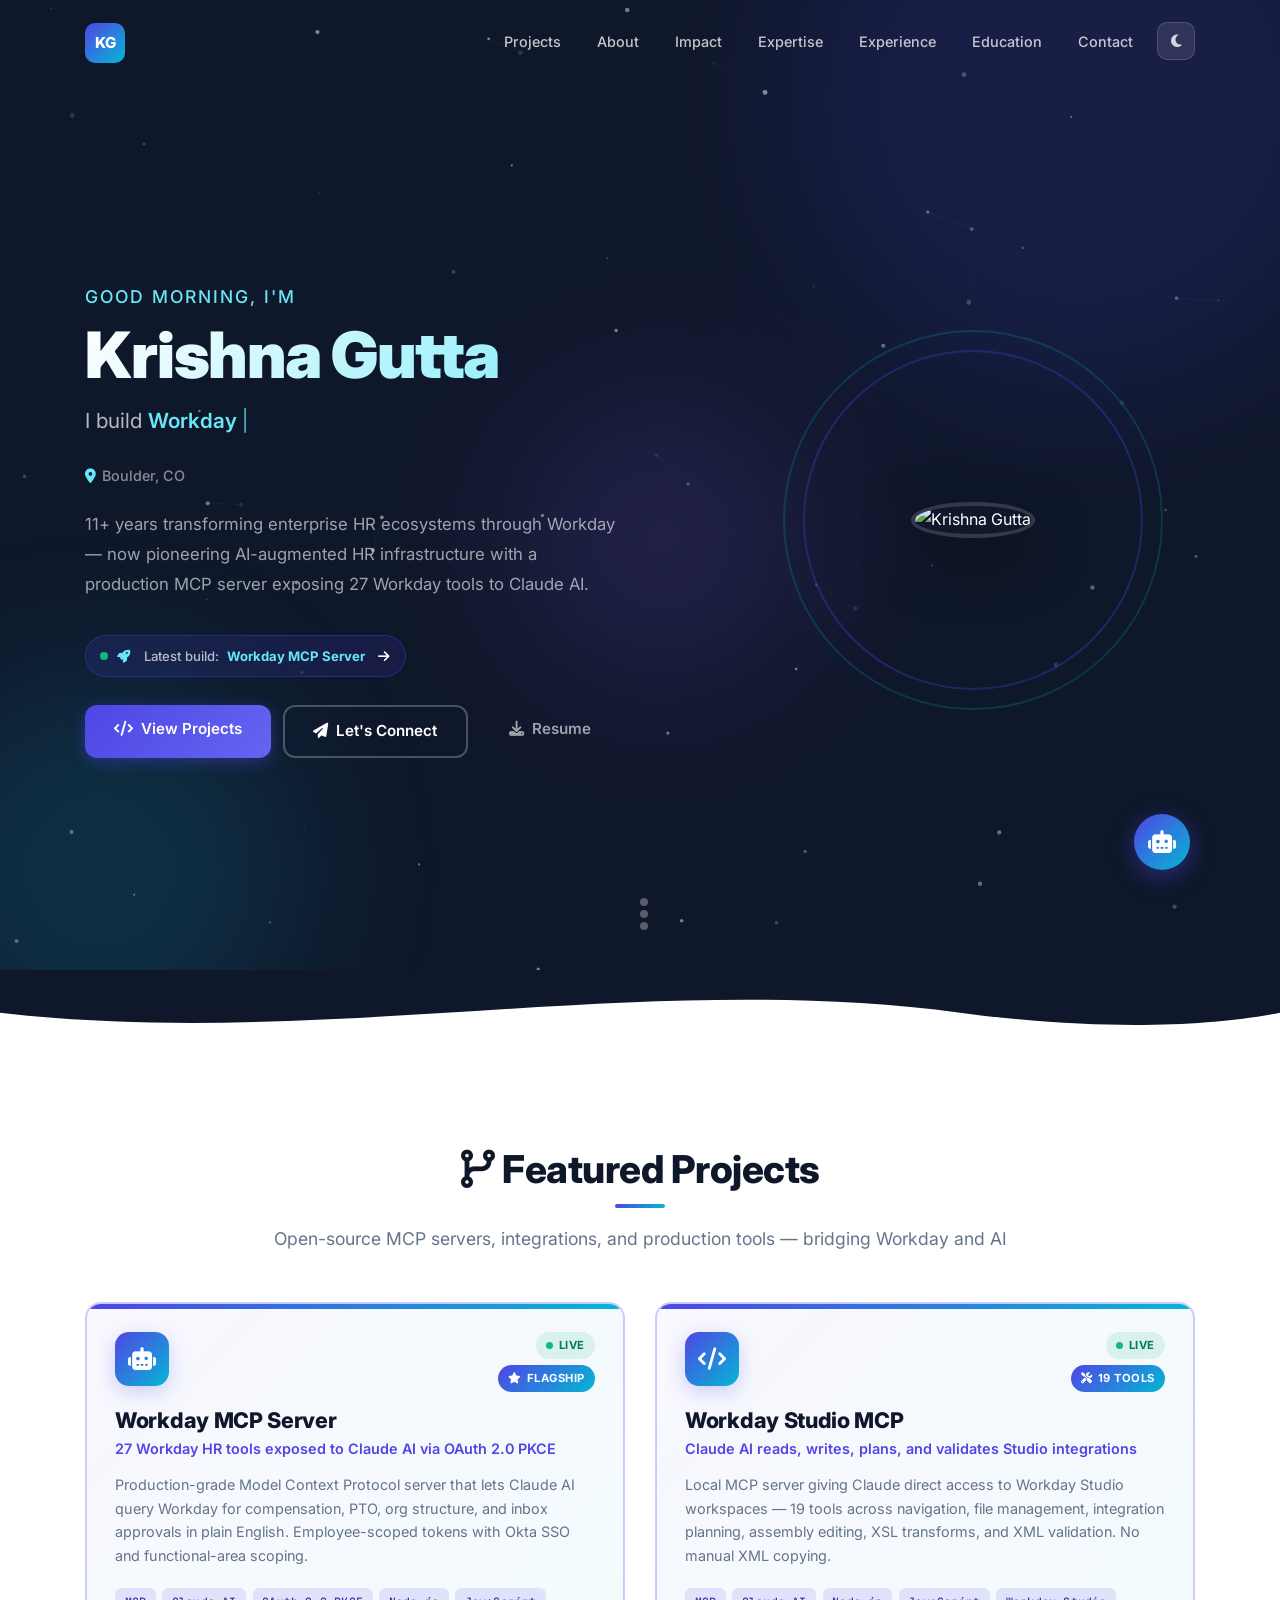
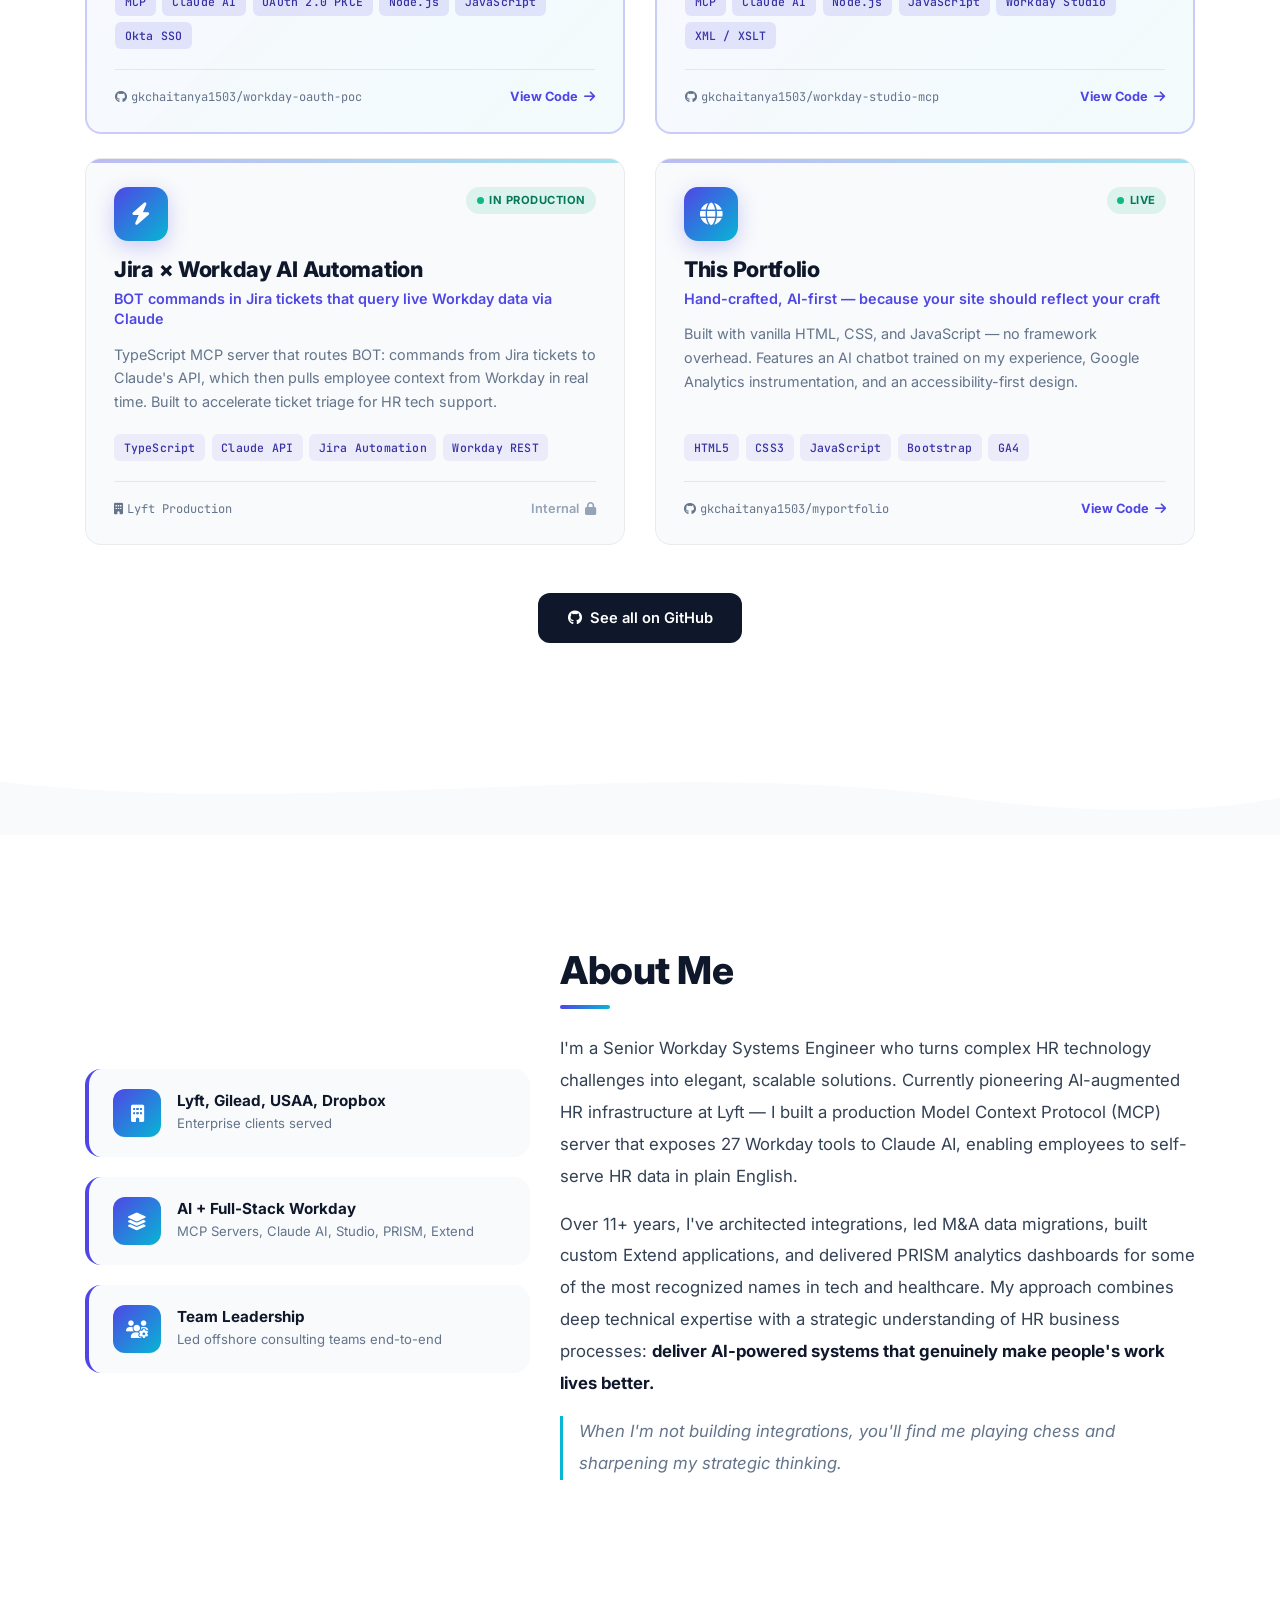
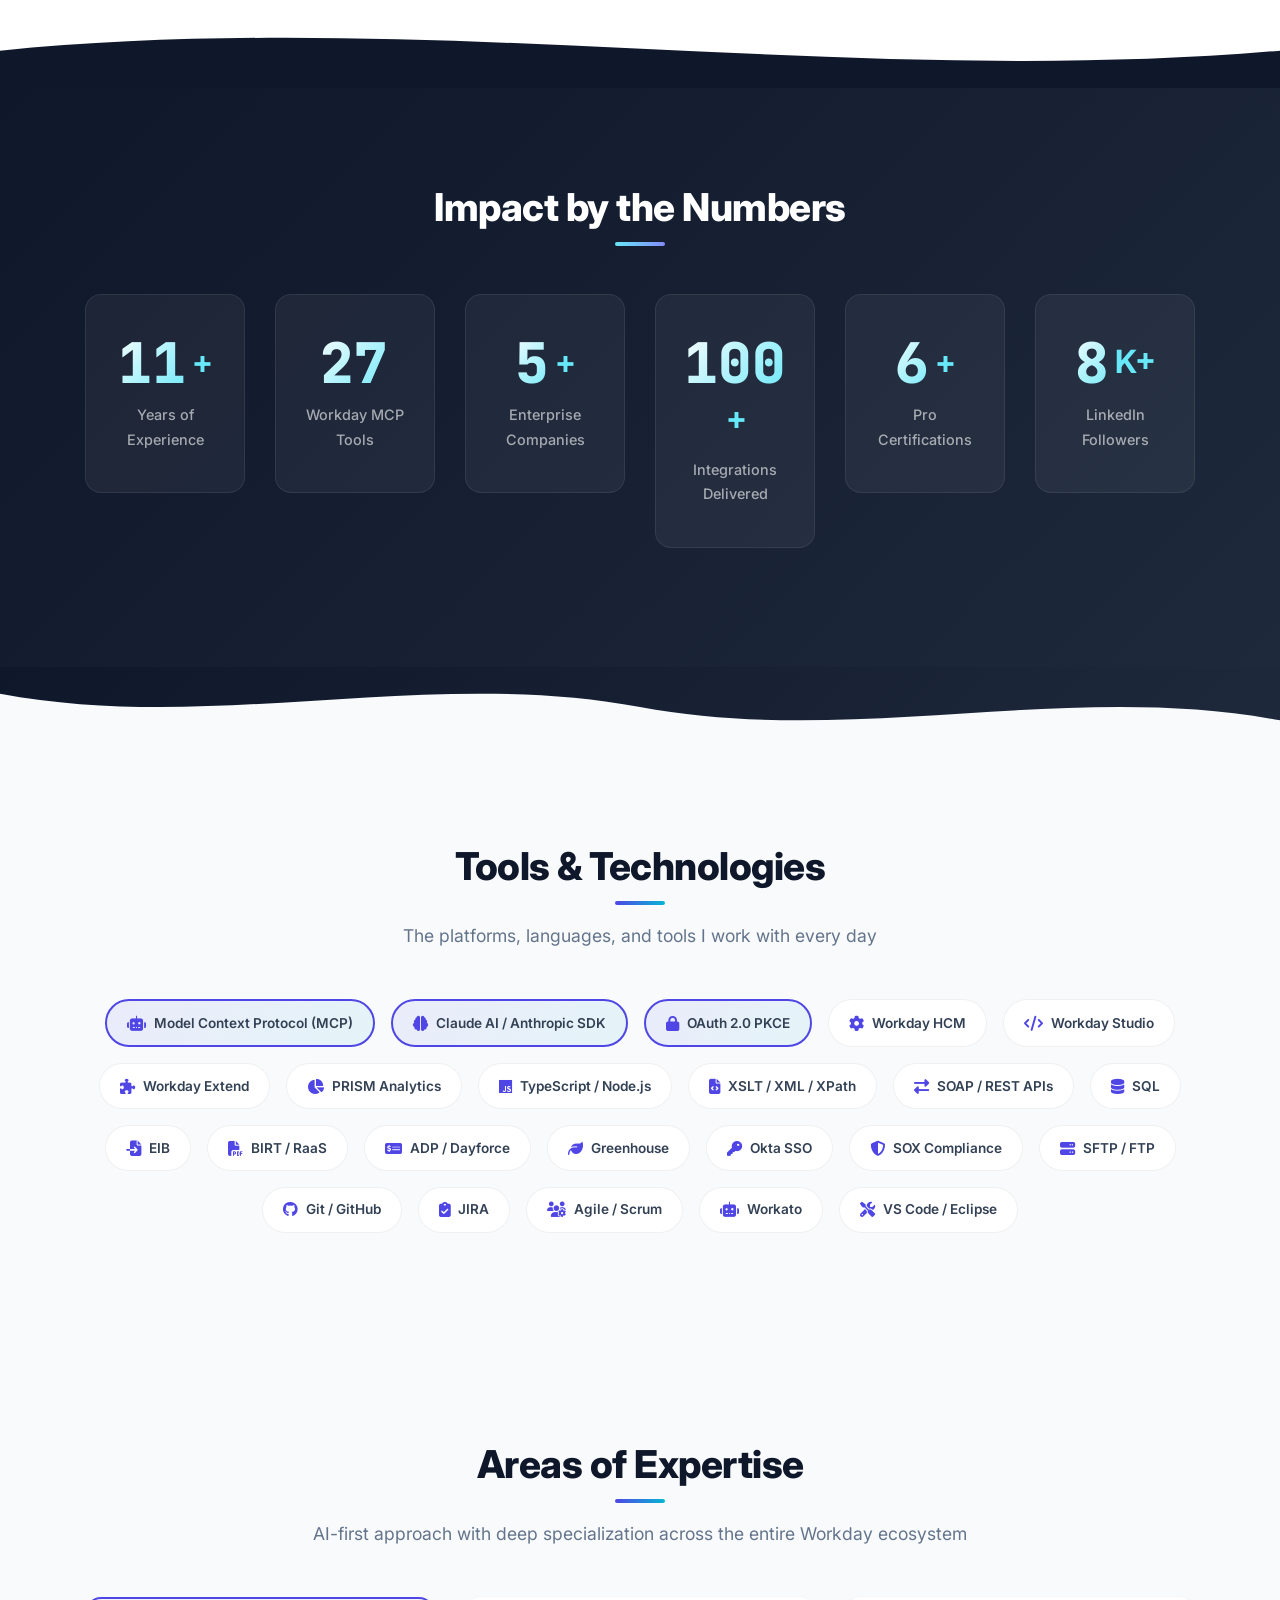
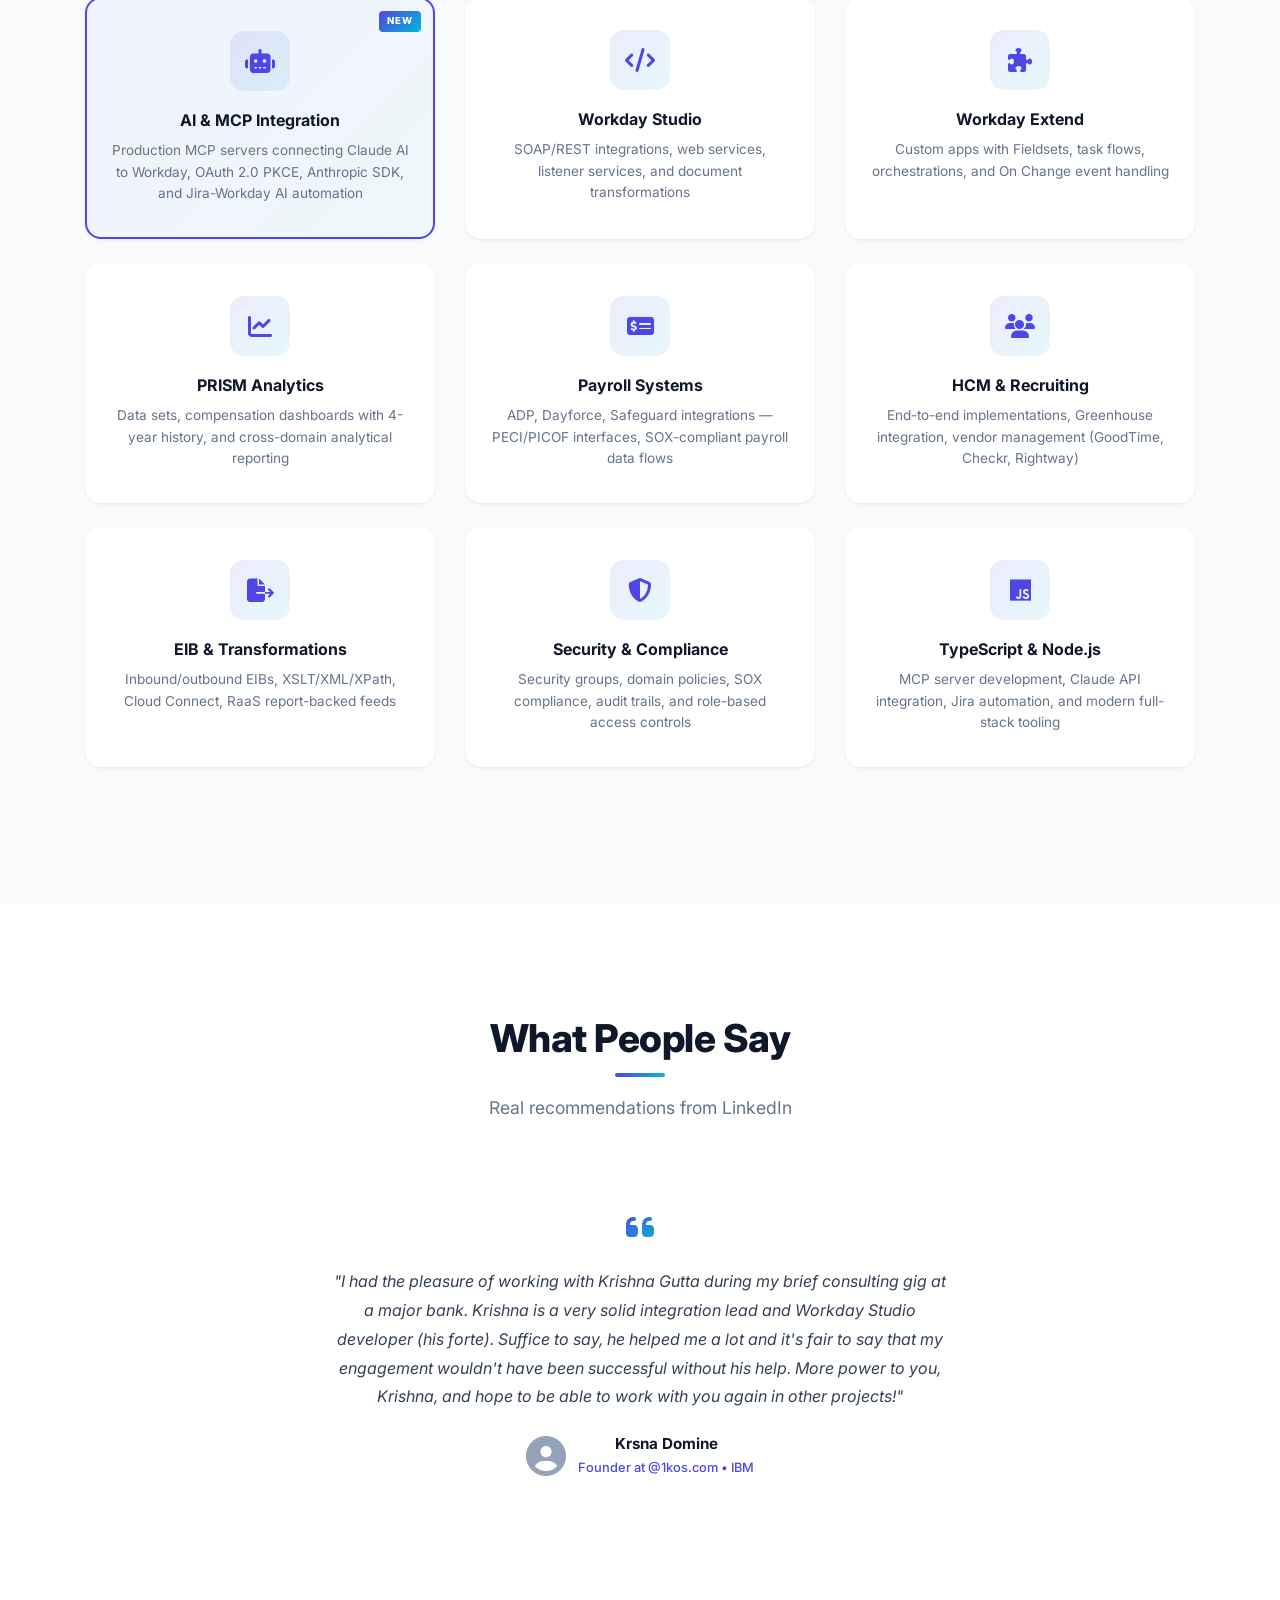
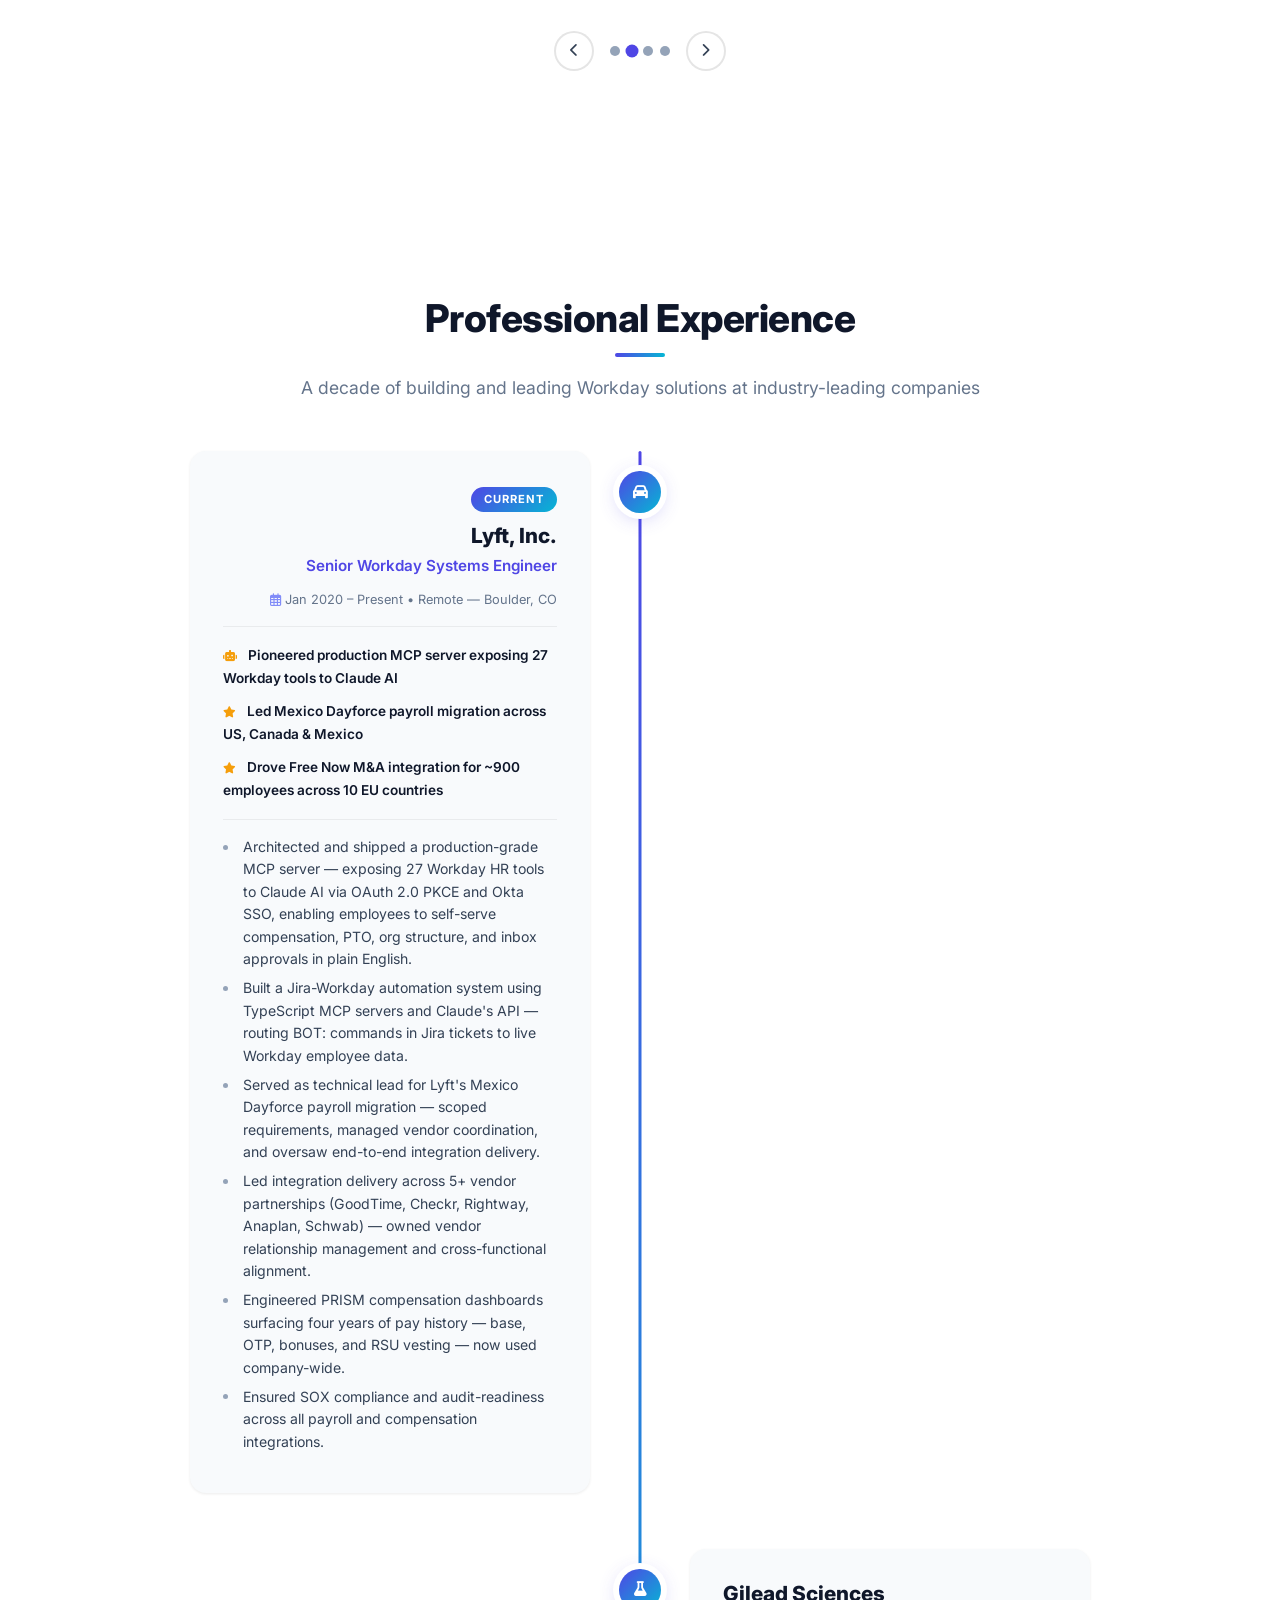
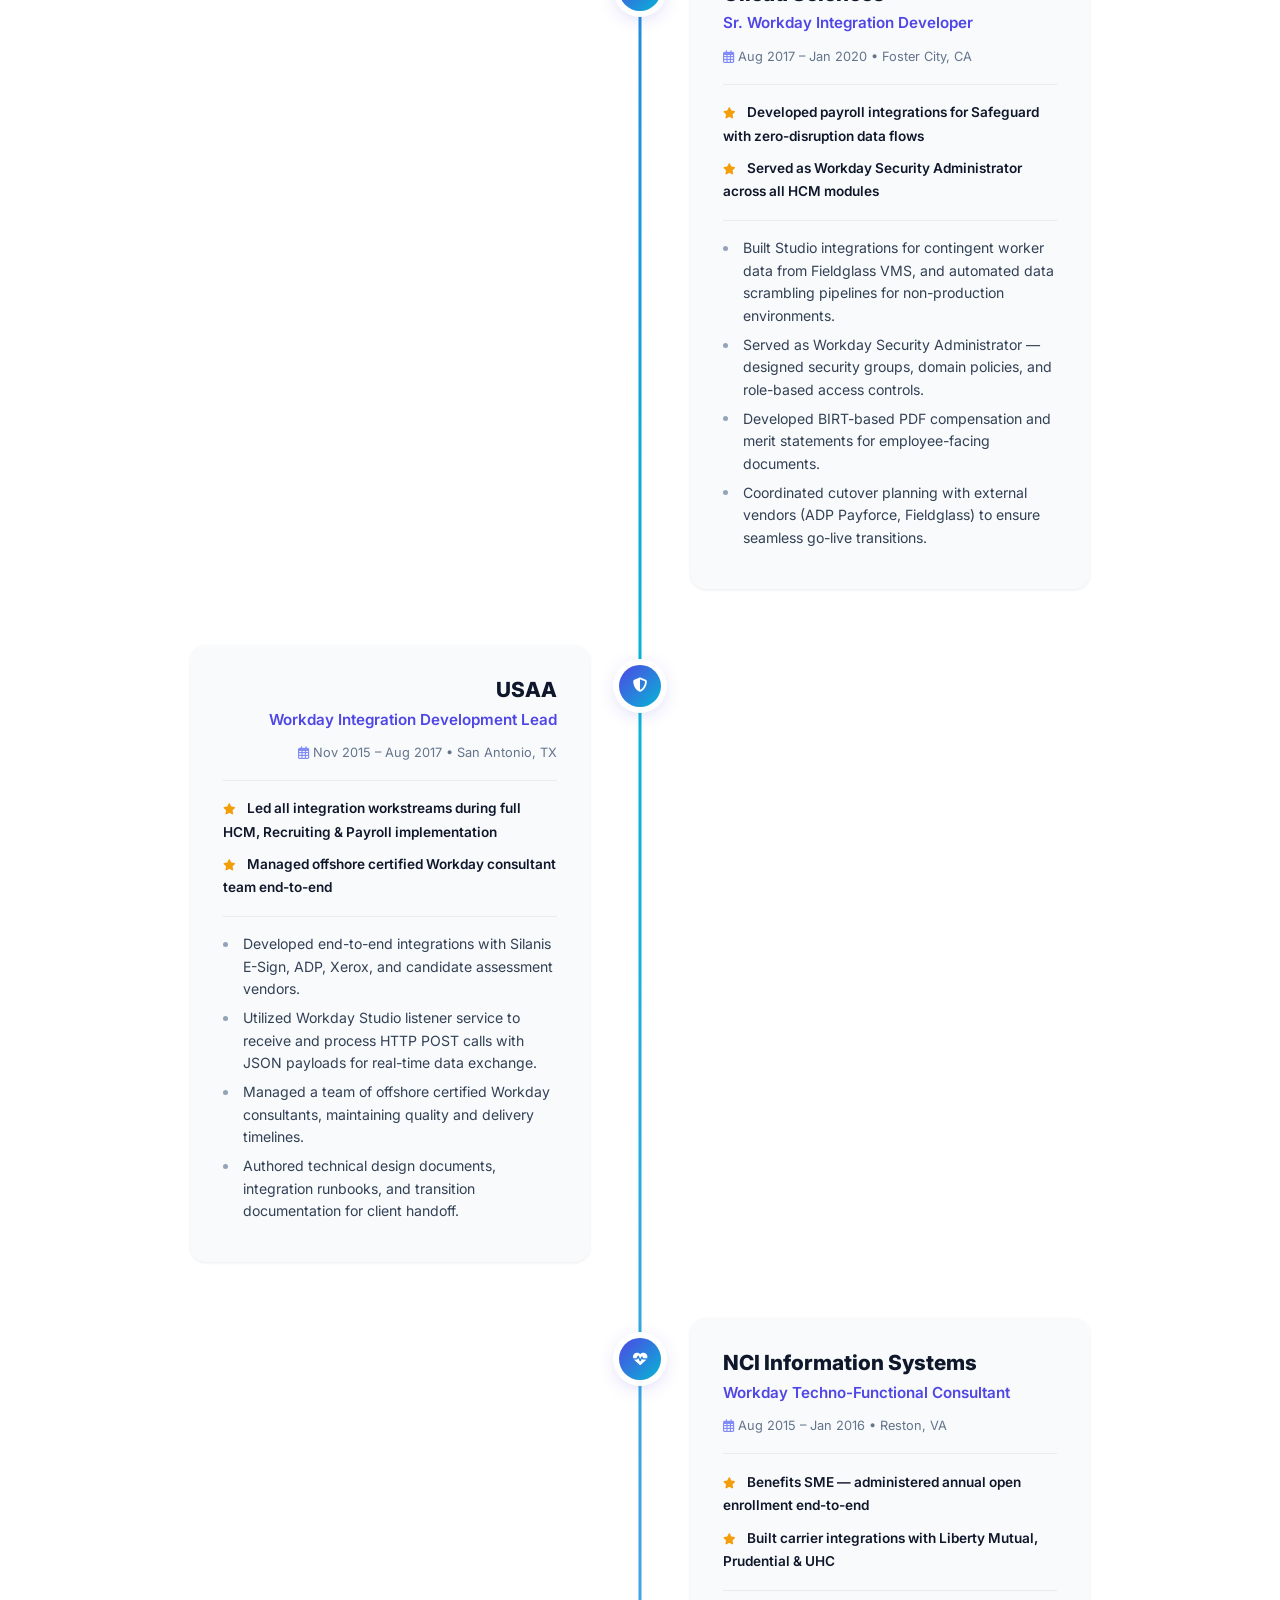
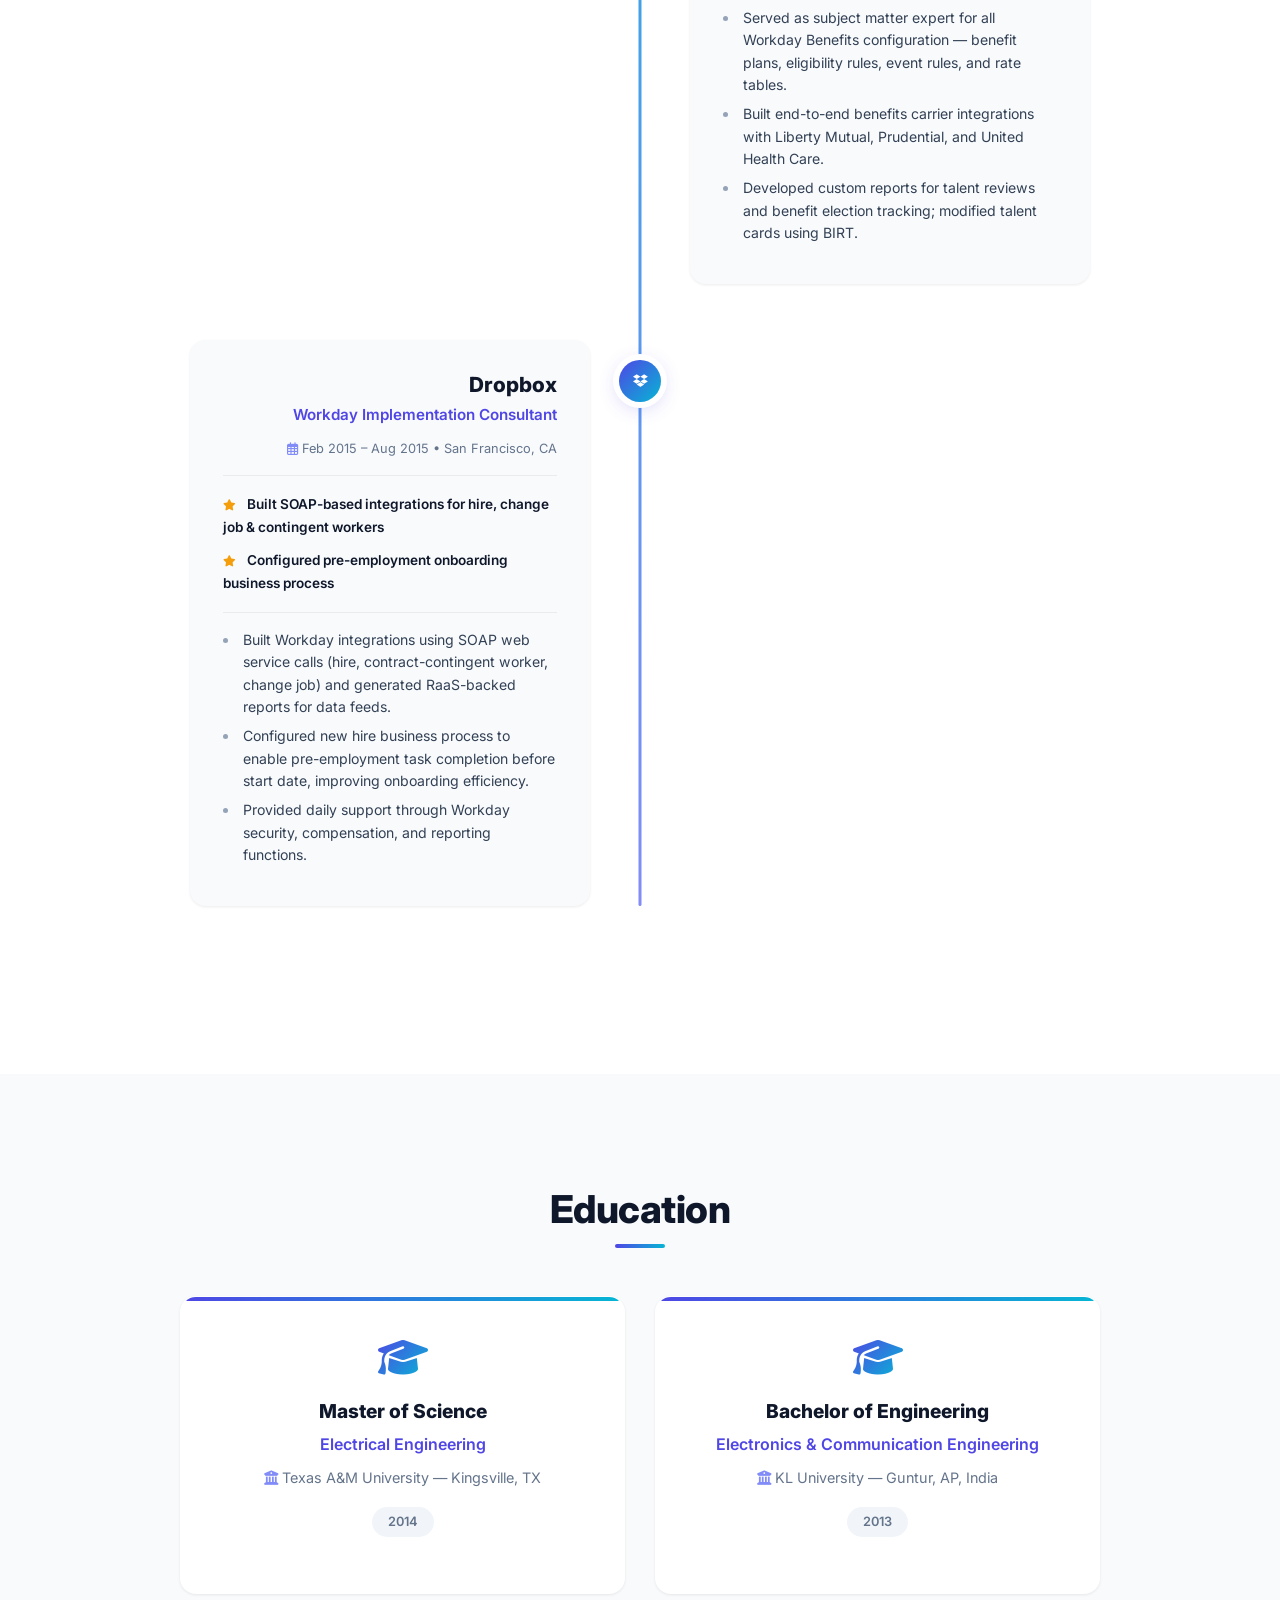
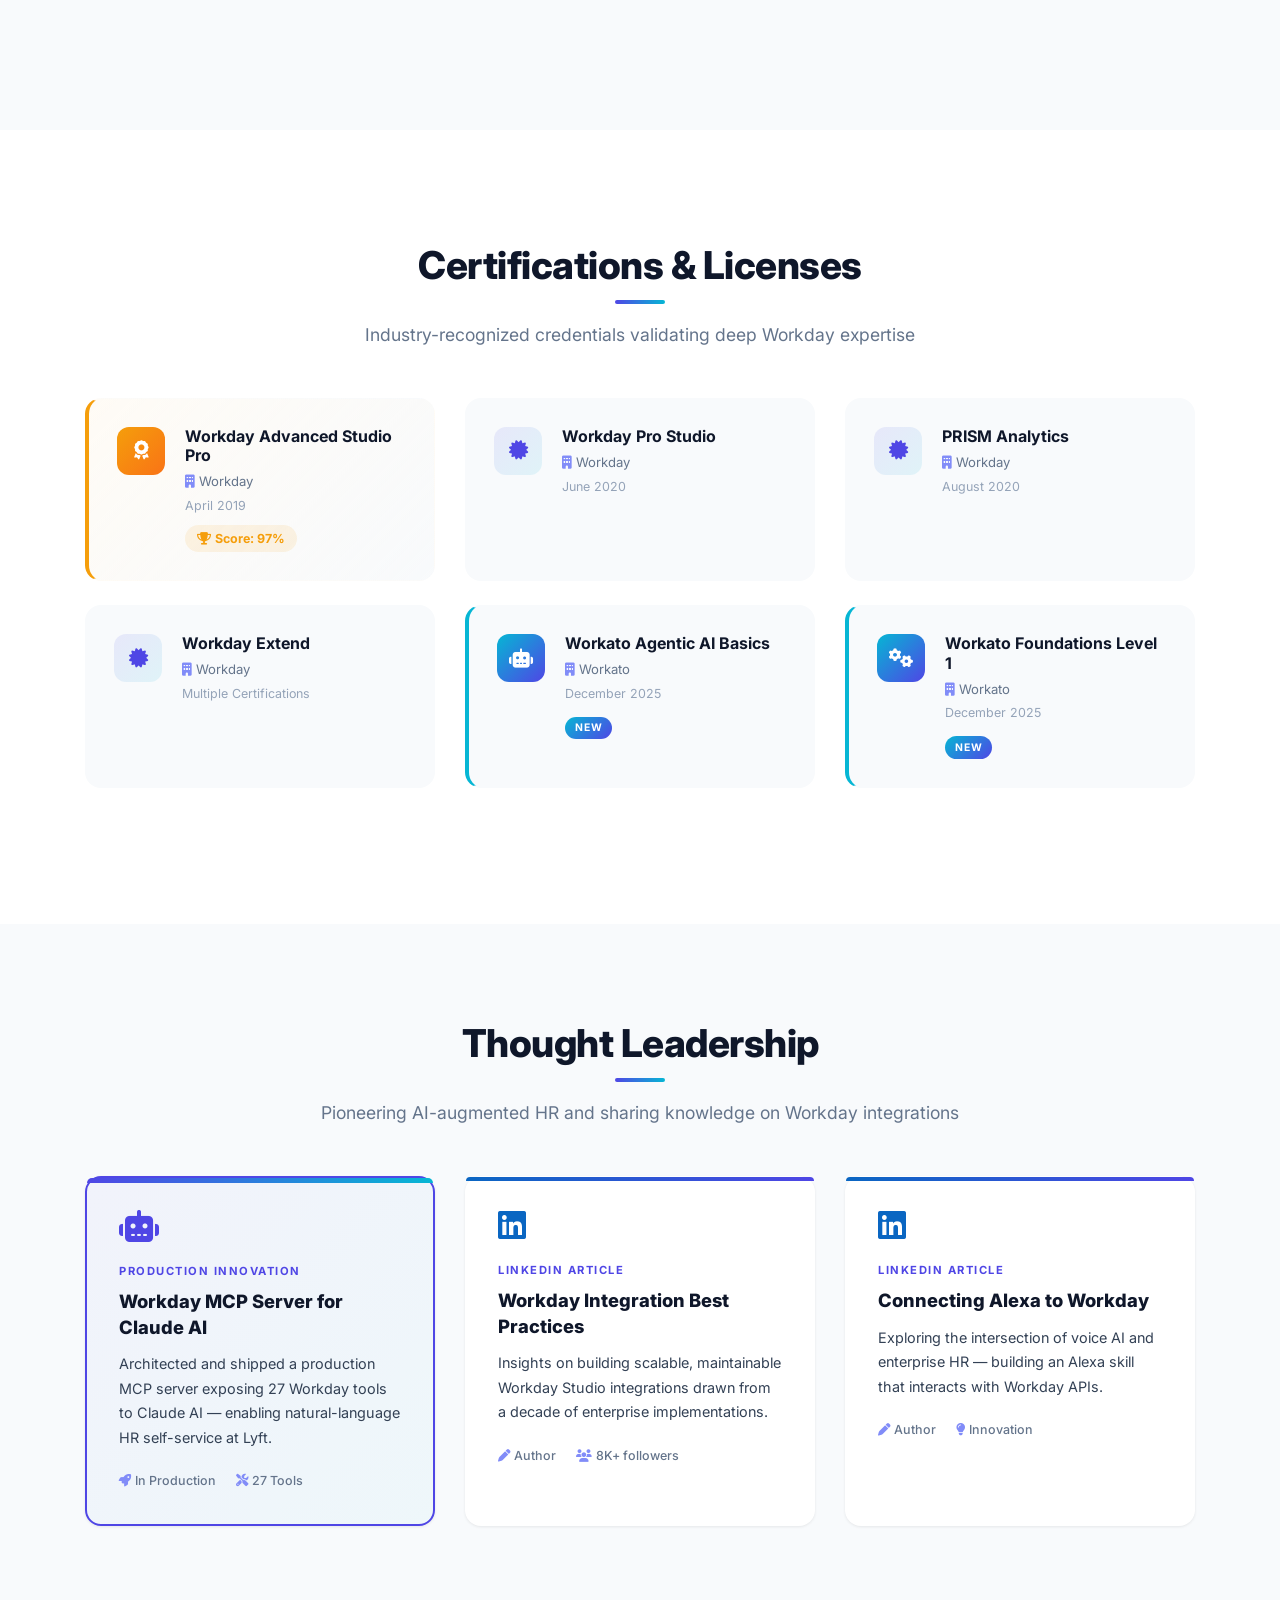
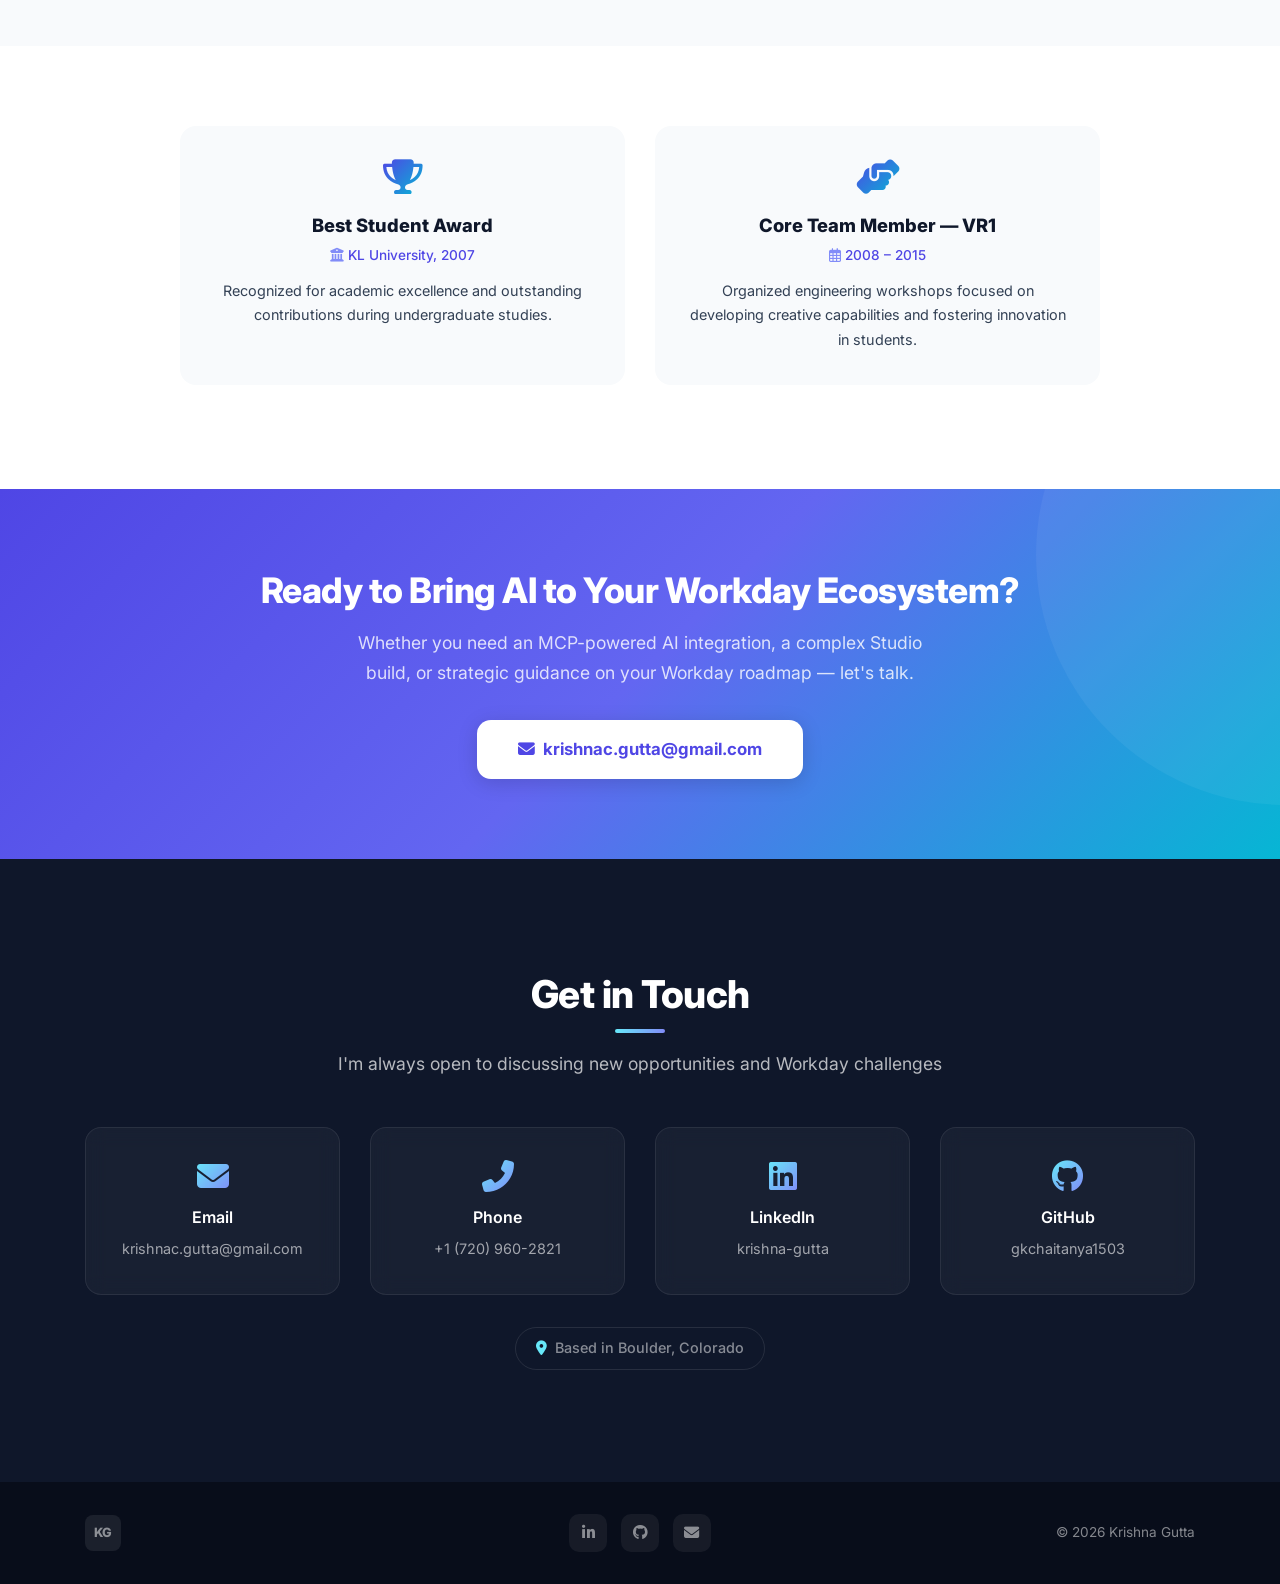
==== index.html @ 70cc71db "Upgrade Workday Studio MCP card — now live with 19 tools + GitHub link Replace placeholder "In Progr" ====
<!DOCTYPE html>
<html lang="en">
<head>
    <!-- Google tag (gtag.js) -->
    <script async src="https://www.googletagmanager.com/gtag/js?id=G-E3PZRJH48M"></script>
    <script>
      window.dataLayer = window.dataLayer || [];
      function gtag(){dataLayer.push(arguments);}
      gtag('js', new Date());
      gtag('config', 'G-E3PZRJH48M');
    </script>

    <meta charset="UTF-8">
    <meta name="viewport" content="width=device-width, initial-scale=1.0, shrink-to-fit=no">
    <title>Krishna Gutta — AI-Augmented Workday Engineer &amp; MCP Pioneer</title>
    <meta name="description" content="Krishna Gutta — 11+ years transforming enterprise HR through Workday integrations, AI-augmented infrastructure, and Model Context Protocol (MCP) servers at Lyft, Gilead, USAA, and more.">
    <meta name="keywords" content="Workday Integration Engineer, MCP, Model Context Protocol, Claude AI, HCM, Payroll, PRISM, Extend, Studio, Krishna Gutta, AI HR">

    <!-- Open Graph / Social Sharing -->
    <meta property="og:type" content="website">
    <meta property="og:title" content="Krishna Gutta — AI-Augmented Workday Engineer">
    <meta property="og:description" content="11+ years transforming enterprise HR through AI-augmented Workday infrastructure, MCP servers, and scalable integrations at Lyft, Gilead, USAA, and more.">
    <meta property="og:image" content="https://gkchaitanya1503.github.io/myportfolio/Images/Krishna_Gutta.jpg">
    <meta property="og:url" content="https://gkchaitanya1503.github.io/myportfolio/">
    <meta name="twitter:card" content="summary_large_image">

    <!-- Structured Data -->
    <script type="application/ld+json">
    {
      "@context": "https://schema.org",
      "@type": "Person",
      "name": "Krishna Gutta",
      "jobTitle": "Senior Workday Systems Engineer",
      "url": "https://gkchaitanya1503.github.io/myportfolio/",
      "address": {"@type": "PostalAddress", "addressLocality": "Boulder", "addressRegion": "CO", "addressCountry": "US"},
      "sameAs": [
        "https://www.linkedin.com/in/krishna-gutta/",
        "https://github.com/gkchaitanya1503"
      ],
      "alumniOf": [
        {"@type": "CollegeOrUniversity", "name": "Texas A&M University"},
        {"@type": "CollegeOrUniversity", "name": "KL University"}
      ],
      "hasCredential": [
        {"@type": "EducationalOccupationalCredential", "credentialCategory": "Professional Certification", "name": "Workday Pro Studio"},
        {"@type": "EducationalOccupationalCredential", "credentialCategory": "Professional Certification", "name": "Workday Advanced Studio Pro"},
        {"@type": "EducationalOccupationalCredential", "credentialCategory": "Professional Certification", "name": "Workday PRISM Analytics"},
        {"@type": "EducationalOccupationalCredential", "credentialCategory": "Professional Certification", "name": "Workday Extend"},
        {"@type": "EducationalOccupationalCredential", "credentialCategory": "Professional Certification", "name": "Workato Automation Pro"}
      ],
      "knowsAbout": ["Workday", "HCM", "Payroll", "PRISM", "Workday Extend", "Workday Studio", "Model Context Protocol", "MCP", "Claude AI", "Anthropic SDK", "TypeScript", "Node.js", "Workato", "Agentic AI"]
    }
    </script>

    <!-- Favicon -->
    <link rel="icon" type="image/svg+xml" href="data:image/svg+xml,%3Csvg xmlns='http://www.w3.org/2000/svg' viewBox='0 0 64 64'%3E%3Cdefs%3E%3ClinearGradient id='g' x1='0%25' y1='0%25' x2='100%25' y2='100%25'%3E%3Cstop offset='0%25' stop-color='%234f46e5'/%3E%3Cstop offset='100%25' stop-color='%2306b6d4'/%3E%3C/linearGradient%3E%3C/defs%3E%3Crect rx='14' width='64' height='64' fill='url(%23g)'/%3E%3Ctext x='32' y='43' text-anchor='middle' font-family='Inter,system-ui,sans-serif' font-weight='800' font-size='28' fill='white'%3EKG%3C/text%3E%3C/svg%3E">

    <!-- Google Fonts -->
    <link rel="preconnect" href="https://fonts.googleapis.com">
    <link rel="preconnect" href="https://fonts.gstatic.com" crossorigin>
    <link href="https://fonts.googleapis.com/css2?family=Inter:wght@300;400;500;600;700;800;900&family=JetBrains+Mono:wght@500&display=swap" rel="stylesheet">

    <!-- Bootstrap 4.5 CSS -->
    <link rel="stylesheet" href="https://maxcdn.bootstrapcdn.com/bootstrap/4.5.2/css/bootstrap.min.css">
    <!-- Font Awesome 6 -->
    <link rel="stylesheet" href="https://cdnjs.cloudflare.com/ajax/libs/font-awesome/6.5.1/css/all.min.css">
    <!-- AOS Animations -->
    <link rel="stylesheet" href="https://cdn.jsdelivr.net/npm/aos@2.3.1/dist/aos.css">
    <!-- Custom CSS -->
    <link rel="stylesheet" href="styles.css">

</head>
<body>

<!-- Skip to content (accessibility) -->
<a href="#about" class="skip-to-content">Skip to main content</a>

<!-- Scroll Progress Bar -->
<div id="scroll-progress"></div>

<!-- Preloader -->
<div id="preloader">
  <div class="preloader-inner">
    <div class="preloader-ring"></div>
    <span class="preloader-text">KG</span>
  </div>
</div>

<!-- Navigation -->
<header>
  <nav class="navbar navbar-expand-lg navbar-dark fixed-top">
    <div class="container">
      <a class="navbar-brand" href="#">
        <span class="brand-icon">KG</span>
      </a>
      <button class="navbar-toggler" type="button" data-toggle="collapse" data-target="#navbarNav"
              aria-controls="navbarNav" aria-expanded="false" aria-label="Toggle navigation">
        <span class="navbar-toggler-icon"></span>
      </button>
      <div class="collapse navbar-collapse" id="navbarNav">
        <ul class="navbar-nav ml-auto">
          <li class="nav-item"><a class="nav-link" href="#projects">Projects</a></li>
          <li class="nav-item"><a class="nav-link" href="#about">About</a></li>
          <li class="nav-item"><a class="nav-link" href="#impact">Impact</a></li>
          <li class="nav-item"><a class="nav-link" href="#skills">Expertise</a></li>
          <li class="nav-item"><a class="nav-link" href="#experience">Experience</a></li>
          <li class="nav-item"><a class="nav-link" href="#education">Education</a></li>
          <li class="nav-item"><a class="nav-link" href="#contact">Contact</a></li>
          <li class="nav-item ml-2">
            <button class="theme-toggle" id="theme-toggle" aria-label="Toggle dark mode">
              <i class="fas fa-moon" id="theme-icon"></i>
            </button>
          </li>
        </ul>
      </div>
    </div>
  </nav>
</header>

<main>

<!-- Hero Section -->
<section id="hero">
  <div class="hero-mouse-glow" id="hero-glow"></div>
  <canvas id="hero-particles"></canvas>
  <div class="hero-bg-shapes">
    <div class="shape shape-1"></div>
    <div class="shape shape-2"></div>
    <div class="shape shape-3"></div>
  </div>
  <div class="container position-relative">
    <div class="row align-items-center min-vh-100">
      <div class="col-lg-7 text-center text-lg-left" data-aos="fade-right" data-aos-duration="1000">
        <p class="hero-greeting" id="hero-greeting">Hello, I'm</p>
        <h1 class="hero-title">Krishna Gutta</h1>
        <div class="hero-typed-wrap">
          <span class="hero-typed-prefix">I build </span>
          <span class="hero-typed" id="typed-text"></span>
          <span class="typed-cursor">|</span>
        </div>
        <p class="hero-location"><i class="fas fa-map-marker-alt"></i> Boulder, CO</p>
        <p class="hero-text">11+ years transforming enterprise HR ecosystems through Workday — now pioneering AI-augmented HR infrastructure with a production MCP server exposing 27 Workday tools to Claude AI.</p>
        <a href="#projects" class="hero-build-badge">
          <span class="hero-build-pulse"></span>
          <i class="fas fa-rocket mr-2"></i>
          <span class="hero-build-label">Latest build:</span>
          <span class="hero-build-name">Workday MCP Server</span>
          <i class="fas fa-arrow-right ml-2"></i>
        </a>
        <div class="hero-cta">
          <a href="#projects" class="btn hero-btn-primary">
            <i class="fas fa-code mr-2"></i>View Projects
          </a>
          <a href="#contact" class="btn hero-btn-outline">
            <i class="fas fa-paper-plane mr-2"></i>Let's Connect
          </a>
          <a href="Krishna_Gutta_Resume 2026.docx" download class="btn hero-btn-ghost">
            <i class="fas fa-download mr-2"></i>Resume
          </a>
        </div>
      </div>
      <div class="col-lg-5 text-center mt-5 mt-lg-0" data-aos="fade-left" data-aos-duration="1000">
        <div class="hero-image-wrap">
          <img src="Images/Krishna_Gutta.jpg" alt="Krishna Gutta" class="hero-image" loading="lazy">
          <div class="hero-image-ring"></div>
          <div class="hero-image-ring hero-image-ring-2"></div>
        </div>
      </div>
    </div>
    <div class="scroll-indicator" data-aos="fade-up" data-aos-delay="1200">
      <a href="#about">
        <span></span>
        <span></span>
        <span></span>
      </a>
    </div>
  </div>
</section>

<!-- Wave Divider: Hero → Projects -->
<div class="wave-divider wave-navy-to-white">
  <svg viewBox="0 0 1440 120" preserveAspectRatio="none">
    <path d="M0,64 C360,120 720,0 1080,64 C1260,96 1380,80 1440,64 L1440,120 L0,120 Z" fill="currentColor"/>
  </svg>
</div>

<!-- Featured Projects Section -->
<section id="projects">
  <div class="container">
    <h2 class="section-heading text-center" data-aos="fade-up"><i class="fas fa-code-branch mr-2"></i>Featured Projects</h2>
    <div class="heading-underline" data-aos="fade-up" data-aos-delay="100"></div>
    <p class="section-subtitle text-center" data-aos="fade-up" data-aos-delay="150">Open-source MCP servers, integrations, and production tools — bridging Workday and AI</p>

    <div class="row mt-5">
      <!-- Workday MCP / OAuth PKCE -->
      <div class="col-lg-6 mb-4" data-aos="fade-up" data-aos-delay="100">
        <a href="https://github.com/gkchaitanya1503/workday-oauth-poc" target="_blank" rel="noopener noreferrer" class="project-card-link">
          <div class="project-card project-card-featured">
            <div class="project-card-header">
              <div class="project-icon"><i class="fas fa-robot"></i></div>
              <div class="project-badges">
                <span class="project-status project-status-live"><span class="status-pulse"></span>Live</span>
                <span class="project-star"><i class="fas fa-star"></i>Flagship</span>
              </div>
            </div>
            <h3 class="project-title">Workday MCP Server</h3>
            <p class="project-tagline">27 Workday HR tools exposed to Claude AI via OAuth 2.0 PKCE</p>
            <p class="project-description">Production-grade Model Context Protocol server that lets Claude AI query Workday for compensation, PTO, org structure, and inbox approvals in plain English. Employee-scoped tokens with Okta SSO and functional-area scoping.</p>
            <div class="project-tech-stack">
              <span class="tech-badge">MCP</span>
              <span class="tech-badge">Claude AI</span>
              <span class="tech-badge">OAuth 2.0 PKCE</span>
              <span class="tech-badge">Node.js</span>
              <span class="tech-badge">JavaScript</span>
              <span class="tech-badge">Okta SSO</span>
            </div>
            <div class="project-footer">
              <span class="project-meta"><i class="fab fa-github mr-1"></i>gkchaitanya1503/workday-oauth-poc</span>
              <span class="project-cta">View Code <i class="fas fa-arrow-right"></i></span>
            </div>
          </div>
        </a>
      </div>

      <!-- Workday Studio MCP -->
      <div class="col-lg-6 mb-4" data-aos="fade-up" data-aos-delay="200">
        <a href="https://github.com/gkchaitanya1503/workday-studio-mcp" target="_blank" rel="noopener noreferrer" class="project-card-link">
          <div class="project-card project-card-featured">
            <div class="project-card-header">
              <div class="project-icon"><i class="fas fa-code"></i></div>
              <div class="project-badges">
                <span class="project-status project-status-live"><span class="status-pulse"></span>Live</span>
                <span class="project-star"><i class="fas fa-tools"></i>19 Tools</span>
              </div>
            </div>
            <h3 class="project-title">Workday Studio MCP</h3>
            <p class="project-tagline">Claude AI reads, writes, plans, and validates Studio integrations</p>
            <p class="project-description">Local MCP server giving Claude direct access to Workday Studio workspaces — 19 tools across navigation, file management, integration planning, assembly editing, XSL transforms, and XML validation. No manual XML copying.</p>
            <div class="project-tech-stack">
              <span class="tech-badge">MCP</span>
              <span class="tech-badge">Claude AI</span>
              <span class="tech-badge">Node.js</span>
              <span class="tech-badge">JavaScript</span>
              <span class="tech-badge">Workday Studio</span>
              <span class="tech-badge">XML / XSLT</span>
            </div>
            <div class="project-footer">
              <span class="project-meta"><i class="fab fa-github mr-1"></i>gkchaitanya1503/workday-studio-mcp</span>
              <span class="project-cta">View Code <i class="fas fa-arrow-right"></i></span>
            </div>
          </div>
        </a>
      </div>

      <!-- Jira-Workday Automation -->
      <div class="col-lg-6 mb-4" data-aos="fade-up" data-aos-delay="300">
        <div class="project-card">
          <div class="project-card-header">
            <div class="project-icon"><i class="fas fa-bolt"></i></div>
            <div class="project-badges">
              <span class="project-status project-status-live"><span class="status-pulse"></span>In Production</span>
            </div>
          </div>
          <h3 class="project-title">Jira &times; Workday AI Automation</h3>
          <p class="project-tagline">BOT commands in Jira tickets that query live Workday data via Claude</p>
          <p class="project-description">TypeScript MCP server that routes BOT: commands from Jira tickets to Claude's API, which then pulls employee context from Workday in real time. Built to accelerate ticket triage for HR tech support.</p>
          <div class="project-tech-stack">
            <span class="tech-badge">TypeScript</span>
            <span class="tech-badge">Claude API</span>
            <span class="tech-badge">Jira Automation</span>
            <span class="tech-badge">Workday REST</span>
          </div>
          <div class="project-footer">
            <span class="project-meta"><i class="fas fa-building mr-1"></i>Lyft Production</span>
            <span class="project-cta project-cta-disabled">Internal <i class="fas fa-lock"></i></span>
          </div>
        </div>
      </div>

      <!-- This Portfolio -->
      <div class="col-lg-6 mb-4" data-aos="fade-up" data-aos-delay="400">
        <a href="https://github.com/gkchaitanya1503/myportfolio" target="_blank" rel="noopener noreferrer" class="project-card-link">
          <div class="project-card">
            <div class="project-card-header">
              <div class="project-icon"><i class="fas fa-globe"></i></div>
              <div class="project-badges">
                <span class="project-status project-status-live"><span class="status-pulse"></span>Live</span>
              </div>
            </div>
            <h3 class="project-title">This Portfolio</h3>
            <p class="project-tagline">Hand-crafted, AI-first — because your site should reflect your craft</p>
            <p class="project-description">Built with vanilla HTML, CSS, and JavaScript — no framework overhead. Features an AI chatbot trained on my experience, Google Analytics instrumentation, and an accessibility-first design.</p>
            <div class="project-tech-stack">
              <span class="tech-badge">HTML5</span>
              <span class="tech-badge">CSS3</span>
              <span class="tech-badge">JavaScript</span>
              <span class="tech-badge">Bootstrap</span>
              <span class="tech-badge">GA4</span>
            </div>
            <div class="project-footer">
              <span class="project-meta"><i class="fab fa-github mr-1"></i>gkchaitanya1503/myportfolio</span>
              <span class="project-cta">View Code <i class="fas fa-arrow-right"></i></span>
            </div>
          </div>
        </a>
      </div>
    </div>

    <div class="text-center mt-4" data-aos="fade-up">
      <a href="https://github.com/gkchaitanya1503" target="_blank" rel="noopener noreferrer" class="btn projects-more-btn">
        <i class="fab fa-github mr-2"></i>See all on GitHub
      </a>
    </div>
  </div>
</section>

<!-- Wave Divider: Projects → About -->
<div class="wave-divider wave-white-to-light">
  <svg viewBox="0 0 1440 120" preserveAspectRatio="none">
    <path d="M0,40 C360,96 720,0 1080,64 C1260,96 1380,80 1440,64 L1440,120 L0,120 Z" fill="currentColor"/>
  </svg>
</div>

<!-- About Section -->
<section id="about">
  <div class="container">
    <div class="row align-items-center">
      <div class="col-lg-5 mb-4 mb-lg-0" data-aos="fade-right">
        <div class="about-highlights">
          <div class="about-highlight-item">
            <div class="about-highlight-icon"><i class="fas fa-building"></i></div>
            <div>
              <h4>Lyft, Gilead, USAA, Dropbox</h4>
              <p>Enterprise clients served</p>
            </div>
          </div>
          <div class="about-highlight-item">
            <div class="about-highlight-icon"><i class="fas fa-layer-group"></i></div>
            <div>
              <h4>AI + Full-Stack Workday</h4>
              <p>MCP Servers, Claude AI, Studio, PRISM, Extend</p>
            </div>
          </div>
          <div class="about-highlight-item">
            <div class="about-highlight-icon"><i class="fas fa-users-cog"></i></div>
            <div>
              <h4>Team Leadership</h4>
              <p>Led offshore consulting teams end-to-end</p>
            </div>
          </div>
        </div>
      </div>
      <div class="col-lg-7" data-aos="fade-left">
        <h2 class="section-heading">About Me</h2>
        <div class="heading-underline heading-underline-left"></div>
        <p class="about-text mt-4">
          I'm a Senior Workday Systems Engineer who turns complex HR technology challenges into elegant, scalable solutions. Currently pioneering AI-augmented HR infrastructure at Lyft — I built a production Model Context Protocol (MCP) server that exposes 27 Workday tools to Claude AI, enabling employees to self-serve HR data in plain English.
        </p>
        <p class="about-text">
          Over 11+ years, I've architected integrations, led M&amp;A data migrations, built custom Extend applications, and delivered PRISM analytics dashboards for some of the most recognized names in tech and healthcare. My approach combines deep technical expertise with a strategic understanding of HR business processes: <strong>deliver AI-powered systems that genuinely make people's work lives better.</strong>
        </p>
        <p class="about-text about-personal">When I'm not building integrations, you'll find me playing chess and sharpening my strategic thinking.</p>
      </div>
    </div>
  </div>
</section>

<!-- Wave Divider: About → Impact -->
<div class="wave-divider wave-white-to-navy">
  <svg viewBox="0 0 1440 120" preserveAspectRatio="none">
    <path d="M0,64 C480,0 960,120 1440,64 L1440,120 L0,120 Z" fill="currentColor"/>
  </svg>
</div>

<!-- Impact Stats Section -->
<section id="impact">
  <div class="container">
    <h2 class="section-heading text-center" data-aos="fade-up">Impact by the Numbers</h2>
    <div class="heading-underline" data-aos="fade-up" data-aos-delay="100"></div>
    <div class="row mt-5">
      <div class="col-lg-2 col-md-4 col-6 mb-4" data-aos="zoom-in" data-aos-delay="100">
        <div class="stat-card">
          <div class="stat-number" data-target="11">0</div>
          <div class="stat-suffix">+</div>
          <p class="stat-label">Years of Experience</p>
        </div>
      </div>
      <div class="col-lg-2 col-md-4 col-6 mb-4" data-aos="zoom-in" data-aos-delay="150">
        <div class="stat-card">
          <div class="stat-number" data-target="27">0</div>
          <div class="stat-suffix"></div>
          <p class="stat-label">Workday MCP Tools</p>
        </div>
      </div>
      <div class="col-lg-2 col-md-4 col-6 mb-4" data-aos="zoom-in" data-aos-delay="200">
        <div class="stat-card">
          <div class="stat-number" data-target="5">0</div>
          <div class="stat-suffix">+</div>
          <p class="stat-label">Enterprise Companies</p>
        </div>
      </div>
      <div class="col-lg-2 col-md-4 col-6 mb-4" data-aos="zoom-in" data-aos-delay="250">
        <div class="stat-card">
          <div class="stat-number" data-target="100">0</div>
          <div class="stat-suffix">+</div>
          <p class="stat-label">Integrations Delivered</p>
        </div>
      </div>
      <div class="col-lg-2 col-md-4 col-6 mb-4" data-aos="zoom-in" data-aos-delay="300">
        <div class="stat-card">
          <div class="stat-number" data-target="6">0</div>
          <div class="stat-suffix">+</div>
          <p class="stat-label">Pro Certifications</p>
        </div>
      </div>
      <div class="col-lg-2 col-md-4 col-6 mb-4" data-aos="zoom-in" data-aos-delay="350">
        <div class="stat-card">
          <div class="stat-number" data-target="8">0</div>
          <div class="stat-suffix">K+</div>
          <p class="stat-label">LinkedIn Followers</p>
        </div>
      </div>
    </div>
  </div>
</section>

<!-- Wave Divider: Impact → Tools -->
<div class="wave-divider wave-navy-to-light">
  <svg viewBox="0 0 1440 120" preserveAspectRatio="none">
    <path d="M0,40 C240,100 480,0 720,60 C960,120 1200,20 1440,80 L1440,120 L0,120 Z" fill="currentColor"/>
  </svg>
</div>

<!-- Tools & Technologies Section -->
<section id="tools">
  <div class="container">
    <h2 class="section-heading text-center" data-aos="fade-up">Tools & Technologies</h2>
    <div class="heading-underline" data-aos="fade-up" data-aos-delay="100"></div>
    <p class="section-subtitle text-center" data-aos="fade-up" data-aos-delay="150">The platforms, languages, and tools I work with every day</p>
    <div class="tools-cloud mt-5" data-aos="fade-up" data-aos-delay="200">
      <div class="tool-item tool-highlight"><i class="fas fa-robot"></i><span>Model Context Protocol (MCP)</span></div>
      <div class="tool-item tool-highlight"><i class="fas fa-brain"></i><span>Claude AI / Anthropic SDK</span></div>
      <div class="tool-item tool-highlight"><i class="fas fa-lock"></i><span>OAuth 2.0 PKCE</span></div>
      <div class="tool-item"><i class="fas fa-cog"></i><span>Workday HCM</span></div>
      <div class="tool-item"><i class="fas fa-code"></i><span>Workday Studio</span></div>
      <div class="tool-item"><i class="fas fa-puzzle-piece"></i><span>Workday Extend</span></div>
      <div class="tool-item"><i class="fas fa-chart-pie"></i><span>PRISM Analytics</span></div>
      <div class="tool-item"><i class="fab fa-js"></i><span>TypeScript / Node.js</span></div>
      <div class="tool-item"><i class="fas fa-file-code"></i><span>XSLT / XML / XPath</span></div>
      <div class="tool-item"><i class="fas fa-exchange-alt"></i><span>SOAP / REST APIs</span></div>
      <div class="tool-item"><i class="fas fa-database"></i><span>SQL</span></div>
      <div class="tool-item"><i class="fas fa-file-import"></i><span>EIB</span></div>
      <div class="tool-item"><i class="fas fa-file-pdf"></i><span>BIRT / RaaS</span></div>
      <div class="tool-item"><i class="fas fa-money-check-alt"></i><span>ADP / Dayforce</span></div>
      <div class="tool-item"><i class="fas fa-leaf"></i><span>Greenhouse</span></div>
      <div class="tool-item"><i class="fas fa-key"></i><span>Okta SSO</span></div>
      <div class="tool-item"><i class="fas fa-shield-alt"></i><span>SOX Compliance</span></div>
      <div class="tool-item"><i class="fas fa-server"></i><span>SFTP / FTP</span></div>
      <div class="tool-item"><i class="fab fa-github"></i><span>Git / GitHub</span></div>
      <div class="tool-item"><i class="fas fa-clipboard-check"></i><span>JIRA</span></div>
      <div class="tool-item"><i class="fas fa-users-cog"></i><span>Agile / Scrum</span></div>
      <div class="tool-item"><i class="fas fa-robot"></i><span>Workato</span></div>
      <div class="tool-item"><i class="fas fa-tools"></i><span>VS Code / Eclipse</span></div>
    </div>
  </div>
</section>

<!-- Skills Section -->
<section id="skills">
  <div class="container">
    <h2 class="section-heading text-center" data-aos="fade-up">Areas of Expertise</h2>
    <div class="heading-underline" data-aos="fade-up" data-aos-delay="100"></div>
    <p class="section-subtitle text-center" data-aos="fade-up" data-aos-delay="150">AI-first approach with deep specialization across the entire Workday ecosystem</p>
    <div class="row mt-5">
      <div class="col-md-4 col-sm-6 mb-4" data-aos="fade-up" data-aos-delay="100">
        <div class="skill-card skill-card-featured">
          <div class="skill-icon-wrap"><i class="fas fa-robot"></i></div>
          <h4>AI &amp; MCP Integration</h4>
          <p>Production MCP servers connecting Claude AI to Workday, OAuth 2.0 PKCE, Anthropic SDK, and Jira-Workday AI automation</p>
        </div>
      </div>
      <div class="col-md-4 col-sm-6 mb-4" data-aos="fade-up" data-aos-delay="150">
        <div class="skill-card">
          <div class="skill-icon-wrap"><i class="fas fa-code"></i></div>
          <h4>Workday Studio</h4>
          <p>SOAP/REST integrations, web services, listener services, and document transformations</p>
        </div>
      </div>
      <div class="col-md-4 col-sm-6 mb-4" data-aos="fade-up" data-aos-delay="200">
        <div class="skill-card">
          <div class="skill-icon-wrap"><i class="fas fa-puzzle-piece"></i></div>
          <h4>Workday Extend</h4>
          <p>Custom apps with Fieldsets, task flows, orchestrations, and On Change event handling</p>
        </div>
      </div>
      <div class="col-md-4 col-sm-6 mb-4" data-aos="fade-up" data-aos-delay="250">
        <div class="skill-card">
          <div class="skill-icon-wrap"><i class="fas fa-chart-line"></i></div>
          <h4>PRISM Analytics</h4>
          <p>Data sets, compensation dashboards with 4-year history, and cross-domain analytical reporting</p>
        </div>
      </div>
      <div class="col-md-4 col-sm-6 mb-4" data-aos="fade-up" data-aos-delay="300">
        <div class="skill-card">
          <div class="skill-icon-wrap"><i class="fas fa-money-check-alt"></i></div>
          <h4>Payroll Systems</h4>
          <p>ADP, Dayforce, Safeguard integrations — PECI/PICOF interfaces, SOX-compliant payroll data flows</p>
        </div>
      </div>
      <div class="col-md-4 col-sm-6 mb-4" data-aos="fade-up" data-aos-delay="350">
        <div class="skill-card">
          <div class="skill-icon-wrap"><i class="fas fa-users"></i></div>
          <h4>HCM &amp; Recruiting</h4>
          <p>End-to-end implementations, Greenhouse integration, vendor management (GoodTime, Checkr, Rightway)</p>
        </div>
      </div>
      <div class="col-md-4 col-sm-6 mb-4" data-aos="fade-up" data-aos-delay="400">
        <div class="skill-card">
          <div class="skill-icon-wrap"><i class="fas fa-file-export"></i></div>
          <h4>EIB &amp; Transformations</h4>
          <p>Inbound/outbound EIBs, XSLT/XML/XPath, Cloud Connect, RaaS report-backed feeds</p>
        </div>
      </div>
      <div class="col-md-4 col-sm-6 mb-4" data-aos="fade-up" data-aos-delay="450">
        <div class="skill-card">
          <div class="skill-icon-wrap"><i class="fas fa-shield-halved"></i></div>
          <h4>Security &amp; Compliance</h4>
          <p>Security groups, domain policies, SOX compliance, audit trails, and role-based access controls</p>
        </div>
      </div>
      <div class="col-md-4 col-sm-6 mb-4" data-aos="fade-up" data-aos-delay="500">
        <div class="skill-card">
          <div class="skill-icon-wrap"><i class="fab fa-js"></i></div>
          <h4>TypeScript &amp; Node.js</h4>
          <p>MCP server development, Claude API integration, Jira automation, and modern full-stack tooling</p>
        </div>
      </div>
    </div>
  </div>
</section>

<!-- Testimonials Section -->
<section id="testimonials">
  <div class="container">
    <h2 class="section-heading text-center" data-aos="fade-up">What People Say</h2>
    <div class="heading-underline" data-aos="fade-up" data-aos-delay="100"></div>
    <p class="section-subtitle text-center" data-aos="fade-up" data-aos-delay="150">Real recommendations from LinkedIn</p>
    <div class="testimonial-slider mt-5" data-aos="fade-up" data-aos-delay="200">
      <div class="testimonial-track" id="testimonial-track">
        <div class="testimonial-card">
          <div class="testimonial-quote"><i class="fas fa-quote-left"></i></div>
          <p>"Krishna and I worked together closely at USAA in the critical months before we launched our transition to Workday Recruiting. His steady hand, guidance, and deep expertise were foundational to ensuring we were able to go live with several important integrations to handle our back end assessment and other recruiting-related business processes. His important collaborative work with my team and with the Workday SMEs helped drive smart decisions and successful testing for our bedrock system. I would work with Krishna on any project in the future recommend him without hesitation!"</p>
          <div class="testimonial-author">
            <div class="testimonial-avatar"><i class="fas fa-user-circle"></i></div>
            <div>
              <h5>Justo "Pete" Herrera</h5>
              <span>Retired from the USAF and USAA</span>
            </div>
          </div>
        </div>
        <div class="testimonial-card">
          <div class="testimonial-quote"><i class="fas fa-quote-left"></i></div>
          <p>"I had the pleasure of working with Krishna Gutta during my brief consulting gig at a major bank. Krishna is a very solid integration lead and Workday Studio developer (his forte). Suffice to say, he helped me a lot and it's fair to say that my engagement wouldn't have been successful without his help. More power to you, Krishna, and hope to be able to work with you again in other projects!"</p>
          <div class="testimonial-author">
            <div class="testimonial-avatar"><i class="fas fa-user-circle"></i></div>
            <div>
              <h5>Krsna Domine</h5>
              <span>Founder at @1kos.com &bull; IBM</span>
            </div>
          </div>
        </div>
        <div class="testimonial-card">
          <div class="testimonial-quote"><i class="fas fa-quote-left"></i></div>
          <p>"I worked with &lsquo;GK&rsquo; for a large Workday phase 2 implementation / support project. At my arrival he was very welcoming and helped with all necessary support for me to become a productive member of the team. As a fellow work stream lead, I observed him provide both business and technical leadership as well as mentor junior resources. He successfully managed both local and offshore resources in a challenging, multitasking environment. GK has shown great leadership and poise under tight deadlines. You can always trust him to make time for you, no matter what deadlines he's facing, and typically with a smile on his face."</p>
          <div class="testimonial-author">
            <div class="testimonial-avatar"><i class="fas fa-user-circle"></i></div>
            <div>
              <h5>Joni Pitkanen</h5>
              <span>Sr. Manager, Consulting at CrossVue</span>
            </div>
          </div>
        </div>
        <div class="testimonial-card">
          <div class="testimonial-quote"><i class="fas fa-quote-left"></i></div>
          <p>"I worked with Krishna for 6 months on a large, complex implementation and came to quickly value his many contributions and positive attitude. He is professional and hard-working and quickly teaches himself new skills and technical concepts as needed, to resolve any issues that come up and to meet deadlines. He is a team-player who is always willing to help others and can be counted on to do the right thing, at the right time. I was impressed by his initiative to learn new things and get things done, always with a friendly and kind attitude."</p>
          <div class="testimonial-author">
            <div class="testimonial-avatar"><i class="fas fa-user-circle"></i></div>
            <div>
              <h5>Katy Janfeshan</h5>
              <span>Enterprise Technology Consultant</span>
            </div>
          </div>
        </div>
      </div>
      <div class="testimonial-nav">
        <button class="testimonial-prev" id="testimonial-prev" aria-label="Previous"><i class="fas fa-chevron-left"></i></button>
        <div class="testimonial-dots" id="testimonial-dots"></div>
        <button class="testimonial-next" id="testimonial-next" aria-label="Next"><i class="fas fa-chevron-right"></i></button>
      </div>
    </div>
  </div>
</section>

<!-- Experience Section -->
<section id="experience">
  <div class="container">
    <h2 class="section-heading text-center" data-aos="fade-up">Professional Experience</h2>
    <div class="heading-underline" data-aos="fade-up" data-aos-delay="100"></div>
    <p class="section-subtitle text-center" data-aos="fade-up" data-aos-delay="150">A decade of building and leading Workday solutions at industry-leading companies</p>

    <div class="timeline mt-5">

      <!-- Lyft -->
      <div class="timeline-item timeline-left" data-aos="fade-right">
        <div class="timeline-dot">
          <i class="fas fa-car"></i>
        </div>
        <div class="timeline-content">
          <div class="timeline-badge">Current</div>
          <h3>Lyft, Inc.</h3>
          <span class="timeline-role">Senior Workday Systems Engineer</span>
          <span class="timeline-date"><i class="far fa-calendar-alt mr-1"></i>Jan 2020 &ndash; Present &bull; Remote &mdash; Boulder, CO</span>
          <div class="timeline-achievements">
            <div class="achievement"><i class="fas fa-robot"></i> Pioneered production MCP server exposing 27 Workday tools to Claude AI</div>
            <div class="achievement"><i class="fas fa-star"></i> Led Mexico Dayforce payroll migration across US, Canada &amp; Mexico</div>
            <div class="achievement"><i class="fas fa-star"></i> Drove Free Now M&amp;A integration for ~900 employees across 10 EU countries</div>
          </div>
          <ul class="timeline-details">
            <li>Architected and shipped a production-grade MCP server — exposing 27 Workday HR tools to Claude AI via OAuth 2.0 PKCE and Okta SSO, enabling employees to self-serve compensation, PTO, org structure, and inbox approvals in plain English.</li>
            <li>Built a Jira-Workday automation system using TypeScript MCP servers and Claude's API — routing BOT: commands in Jira tickets to live Workday employee data.</li>
            <li>Served as technical lead for Lyft's Mexico Dayforce payroll migration — scoped requirements, managed vendor coordination, and oversaw end-to-end integration delivery.</li>
            <li>Led integration delivery across 5+ vendor partnerships (GoodTime, Checkr, Rightway, Anaplan, Schwab) — owned vendor relationship management and cross-functional alignment.</li>
            <li>Engineered PRISM compensation dashboards surfacing four years of pay history — base, OTP, bonuses, and RSU vesting — now used company-wide.</li>
            <li>Ensured SOX compliance and audit-readiness across all payroll and compensation integrations.</li>
          </ul>
        </div>
      </div>

      <!-- Gilead -->
      <div class="timeline-item timeline-right" data-aos="fade-left">
        <div class="timeline-dot">
          <i class="fas fa-flask"></i>
        </div>
        <div class="timeline-content">
          <h3>Gilead Sciences</h3>
          <span class="timeline-role">Sr. Workday Integration Developer</span>
          <span class="timeline-date"><i class="far fa-calendar-alt mr-1"></i>Aug 2017 &ndash; Jan 2020 &bull; Foster City, CA</span>
          <div class="timeline-achievements">
            <div class="achievement"><i class="fas fa-star"></i> Developed payroll integrations for Safeguard with zero-disruption data flows</div>
            <div class="achievement"><i class="fas fa-star"></i> Served as Workday Security Administrator across all HCM modules</div>
          </div>
          <ul class="timeline-details">
            <li>Built Studio integrations for contingent worker data from Fieldglass VMS, and automated data scrambling pipelines for non-production environments.</li>
            <li>Served as Workday Security Administrator — designed security groups, domain policies, and role-based access controls.</li>
            <li>Developed BIRT-based PDF compensation and merit statements for employee-facing documents.</li>
            <li>Coordinated cutover planning with external vendors (ADP Payforce, Fieldglass) to ensure seamless go-live transitions.</li>
          </ul>
        </div>
      </div>

      <!-- USAA -->
      <div class="timeline-item timeline-left" data-aos="fade-right">
        <div class="timeline-dot">
          <i class="fas fa-shield-alt"></i>
        </div>
        <div class="timeline-content">
          <h3>USAA</h3>
          <span class="timeline-role">Workday Integration Development Lead</span>
          <span class="timeline-date"><i class="far fa-calendar-alt mr-1"></i>Nov 2015 &ndash; Aug 2017 &bull; San Antonio, TX</span>
          <div class="timeline-achievements">
            <div class="achievement"><i class="fas fa-star"></i> Led all integration workstreams during full HCM, Recruiting &amp; Payroll implementation</div>
            <div class="achievement"><i class="fas fa-star"></i> Managed offshore certified Workday consultant team end-to-end</div>
          </div>
          <ul class="timeline-details">
            <li>Developed end-to-end integrations with Silanis E-Sign, ADP, Xerox, and candidate assessment vendors.</li>
            <li>Utilized Workday Studio listener service to receive and process HTTP POST calls with JSON payloads for real-time data exchange.</li>
            <li>Managed a team of offshore certified Workday consultants, maintaining quality and delivery timelines.</li>
            <li>Authored technical design documents, integration runbooks, and transition documentation for client handoff.</li>
          </ul>
        </div>
      </div>

      <!-- NCI -->
      <div class="timeline-item timeline-right" data-aos="fade-left">
        <div class="timeline-dot">
          <i class="fas fa-heartbeat"></i>
        </div>
        <div class="timeline-content">
          <h3>NCI Information Systems</h3>
          <span class="timeline-role">Workday Techno-Functional Consultant</span>
          <span class="timeline-date"><i class="far fa-calendar-alt mr-1"></i>Aug 2015 &ndash; Jan 2016 &bull; Reston, VA</span>
          <div class="timeline-achievements">
            <div class="achievement"><i class="fas fa-star"></i> Benefits SME &mdash; administered annual open enrollment end-to-end</div>
            <div class="achievement"><i class="fas fa-star"></i> Built carrier integrations with Liberty Mutual, Prudential &amp; UHC</div>
          </div>
          <ul class="timeline-details">
            <li>Served as subject matter expert for all Workday Benefits configuration — benefit plans, eligibility rules, event rules, and rate tables.</li>
            <li>Built end-to-end benefits carrier integrations with Liberty Mutual, Prudential, and United Health Care.</li>
            <li>Developed custom reports for talent reviews and benefit election tracking; modified talent cards using BIRT.</li>
          </ul>
        </div>
      </div>

      <!-- Dropbox -->
      <div class="timeline-item timeline-left" data-aos="fade-right">
        <div class="timeline-dot">
          <i class="fab fa-dropbox"></i>
        </div>
        <div class="timeline-content">
          <h3>Dropbox</h3>
          <span class="timeline-role">Workday Implementation Consultant</span>
          <span class="timeline-date"><i class="far fa-calendar-alt mr-1"></i>Feb 2015 &ndash; Aug 2015 &bull; San Francisco, CA</span>
          <div class="timeline-achievements">
            <div class="achievement"><i class="fas fa-star"></i> Built SOAP-based integrations for hire, change job &amp; contingent workers</div>
            <div class="achievement"><i class="fas fa-star"></i> Configured pre-employment onboarding business process</div>
          </div>
          <ul class="timeline-details">
            <li>Built Workday integrations using SOAP web service calls (hire, contract-contingent worker, change job) and generated RaaS-backed reports for data feeds.</li>
            <li>Configured new hire business process to enable pre-employment task completion before start date, improving onboarding efficiency.</li>
            <li>Provided daily support through Workday security, compensation, and reporting functions.</li>
          </ul>
        </div>
      </div>

    </div>
  </div>
</section>

<!-- Education Section -->
<section id="education">
  <div class="container">
    <h2 class="section-heading text-center" data-aos="fade-up">Education</h2>
    <div class="heading-underline" data-aos="fade-up" data-aos-delay="100"></div>
    <div class="row mt-5 justify-content-center">
      <div class="col-md-5 mb-4" data-aos="fade-up" data-aos-delay="200">
        <div class="education-card">
          <div class="education-icon"><i class="fas fa-graduation-cap"></i></div>
          <h4>Master of Science</h4>
          <p class="education-field">Electrical Engineering</p>
          <p class="education-school"><i class="fas fa-university mr-1"></i>Texas A&amp;M University &mdash; Kingsville, TX</p>
          <p class="education-year">2014</p>
        </div>
      </div>
      <div class="col-md-5 mb-4" data-aos="fade-up" data-aos-delay="300">
        <div class="education-card">
          <div class="education-icon"><i class="fas fa-graduation-cap"></i></div>
          <h4>Bachelor of Engineering</h4>
          <p class="education-field">Electronics &amp; Communication Engineering</p>
          <p class="education-school"><i class="fas fa-university mr-1"></i>KL University &mdash; Guntur, AP, India</p>
          <p class="education-year">2013</p>
        </div>
      </div>
    </div>
  </div>
</section>

<!-- Certifications Section -->
<section id="certifications">
  <div class="container">
    <h2 class="section-heading text-center" data-aos="fade-up">Certifications & Licenses</h2>
    <div class="heading-underline" data-aos="fade-up" data-aos-delay="100"></div>
    <p class="section-subtitle text-center" data-aos="fade-up" data-aos-delay="150">Industry-recognized credentials validating deep Workday expertise</p>
    <div class="row mt-5 justify-content-center">
      <div class="col-lg-4 col-md-6 mb-4" data-aos="fade-up" data-aos-delay="100">
        <div class="cert-card cert-highlight">
          <div class="cert-badge"><i class="fas fa-award"></i></div>
          <div class="cert-body">
            <h4>Workday Advanced Studio Pro</h4>
            <p class="cert-issuer"><i class="fas fa-building mr-1"></i>Workday</p>
            <p class="cert-date">April 2019</p>
            <div class="cert-score"><i class="fas fa-trophy mr-1"></i>Score: 97%</div>
          </div>
        </div>
      </div>
      <div class="col-lg-4 col-md-6 mb-4" data-aos="fade-up" data-aos-delay="150">
        <div class="cert-card">
          <div class="cert-badge"><i class="fas fa-certificate"></i></div>
          <div class="cert-body">
            <h4>Workday Pro Studio</h4>
            <p class="cert-issuer"><i class="fas fa-building mr-1"></i>Workday</p>
            <p class="cert-date">June 2020</p>
          </div>
        </div>
      </div>
      <div class="col-lg-4 col-md-6 mb-4" data-aos="fade-up" data-aos-delay="200">
        <div class="cert-card">
          <div class="cert-badge"><i class="fas fa-certificate"></i></div>
          <div class="cert-body">
            <h4>PRISM Analytics</h4>
            <p class="cert-issuer"><i class="fas fa-building mr-1"></i>Workday</p>
            <p class="cert-date">August 2020</p>
          </div>
        </div>
      </div>
      <div class="col-lg-4 col-md-6 mb-4" data-aos="fade-up" data-aos-delay="250">
        <div class="cert-card">
          <div class="cert-badge"><i class="fas fa-certificate"></i></div>
          <div class="cert-body">
            <h4>Workday Extend</h4>
            <p class="cert-issuer"><i class="fas fa-building mr-1"></i>Workday</p>
            <p class="cert-date">Multiple Certifications</p>
          </div>
        </div>
      </div>
      <div class="col-lg-4 col-md-6 mb-4" data-aos="fade-up" data-aos-delay="300">
        <div class="cert-card cert-new">
          <div class="cert-badge"><i class="fas fa-robot"></i></div>
          <div class="cert-body">
            <h4>Workato Agentic AI Basics</h4>
            <p class="cert-issuer"><i class="fas fa-building mr-1"></i>Workato</p>
            <p class="cert-date">December 2025</p>
            <span class="cert-tag">New</span>
          </div>
        </div>
      </div>
      <div class="col-lg-4 col-md-6 mb-4" data-aos="fade-up" data-aos-delay="350">
        <div class="cert-card cert-new">
          <div class="cert-badge"><i class="fas fa-cogs"></i></div>
          <div class="cert-body">
            <h4>Workato Foundations Level 1</h4>
            <p class="cert-issuer"><i class="fas fa-building mr-1"></i>Workato</p>
            <p class="cert-date">December 2025</p>
            <span class="cert-tag">New</span>
          </div>
        </div>
      </div>
    </div>
  </div>
</section>

<!-- Publications & Thought Leadership -->
<section id="publications">
  <div class="container">
    <h2 class="section-heading text-center" data-aos="fade-up">Thought Leadership</h2>
    <div class="heading-underline" data-aos="fade-up" data-aos-delay="100"></div>
    <p class="section-subtitle text-center" data-aos="fade-up" data-aos-delay="150">Pioneering AI-augmented HR and sharing knowledge on Workday integrations</p>
    <div class="row mt-5 justify-content-center">
      <div class="col-lg-4 col-md-6 mb-4" data-aos="fade-up" data-aos-delay="200">
        <div class="pub-card pub-card-featured">
          <div class="pub-icon"><i class="fas fa-robot"></i></div>
          <div class="pub-type">Production Innovation</div>
          <h4>Workday MCP Server for Claude AI</h4>
          <p>Architected and shipped a production MCP server exposing 27 Workday tools to Claude AI — enabling natural-language HR self-service at Lyft.</p>
          <div class="pub-meta">
            <span><i class="fas fa-rocket mr-1"></i>In Production</span>
            <span><i class="fas fa-tools mr-1"></i>27 Tools</span>
          </div>
        </div>
      </div>
      <div class="col-lg-4 col-md-6 mb-4" data-aos="fade-up" data-aos-delay="300">
        <div class="pub-card">
          <div class="pub-icon"><i class="fab fa-linkedin"></i></div>
          <div class="pub-type">LinkedIn Article</div>
          <h4>Workday Integration Best Practices</h4>
          <p>Insights on building scalable, maintainable Workday Studio integrations drawn from a decade of enterprise implementations.</p>
          <div class="pub-meta">
            <span><i class="fas fa-pen mr-1"></i>Author</span>
            <span><i class="fas fa-users mr-1"></i>8K+ followers</span>
          </div>
        </div>
      </div>
      <div class="col-lg-4 col-md-6 mb-4" data-aos="fade-up" data-aos-delay="400">
        <div class="pub-card">
          <div class="pub-icon"><i class="fab fa-linkedin"></i></div>
          <div class="pub-type">LinkedIn Article</div>
          <h4>Connecting Alexa to Workday</h4>
          <p>Exploring the intersection of voice AI and enterprise HR — building an Alexa skill that interacts with Workday APIs.</p>
          <div class="pub-meta">
            <span><i class="fas fa-pen mr-1"></i>Author</span>
            <span><i class="fas fa-lightbulb mr-1"></i>Innovation</span>
          </div>
        </div>
      </div>
    </div>
  </div>
</section>

<!-- Volunteer & Awards -->
<section id="volunteer">
  <div class="container">
    <div class="row justify-content-center">
      <div class="col-lg-5 col-md-6 mb-4" data-aos="fade-right" data-aos-delay="100">
        <div class="volunteer-card">
          <div class="volunteer-icon"><i class="fas fa-trophy"></i></div>
          <h4>Best Student Award</h4>
          <p class="volunteer-org"><i class="fas fa-university mr-1"></i>KL University, 2007</p>
          <p class="volunteer-desc">Recognized for academic excellence and outstanding contributions during undergraduate studies.</p>
        </div>
      </div>
      <div class="col-lg-5 col-md-6 mb-4" data-aos="fade-left" data-aos-delay="200">
        <div class="volunteer-card">
          <div class="volunteer-icon"><i class="fas fa-hands-helping"></i></div>
          <h4>Core Team Member — VR1</h4>
          <p class="volunteer-org"><i class="far fa-calendar-alt mr-1"></i>2008 &ndash; 2015</p>
          <p class="volunteer-desc">Organized engineering workshops focused on developing creative capabilities and fostering innovation in students.</p>
        </div>
      </div>
    </div>
  </div>
</section>

<!-- CTA Section -->
<section id="cta">
  <div class="container text-center">
    <h2 data-aos="fade-up">Ready to Bring AI to Your Workday Ecosystem?</h2>
    <p data-aos="fade-up" data-aos-delay="100">Whether you need an MCP-powered AI integration, a complex Studio build, or strategic guidance on your Workday roadmap &mdash; let's talk.</p>
    <div data-aos="fade-up" data-aos-delay="200">
      <a href="mailto:krishnac.gutta@gmail.com" class="btn cta-btn">
        <i class="fas fa-envelope mr-2"></i>krishnac.gutta@gmail.com
      </a>
    </div>
  </div>
</section>

<!-- Contact Section -->
<section id="contact">
  <div class="container">
    <h2 class="section-heading text-center" data-aos="fade-up">Get in Touch</h2>
    <div class="heading-underline" data-aos="fade-up" data-aos-delay="100"></div>
    <p class="section-subtitle text-center" data-aos="fade-up" data-aos-delay="150" style="color: rgba(255,255,255,0.7);">I'm always open to discussing new opportunities and Workday challenges</p>
    <div class="row mt-5 justify-content-center">
      <div class="col-lg-3 col-md-6 mb-4" data-aos="fade-up" data-aos-delay="200">
        <a href="mailto:krishnac.gutta@gmail.com" class="contact-card-link">
          <div class="contact-card">
            <i class="fas fa-envelope"></i>
            <h4>Email</h4>
            <span>krishnac.gutta@gmail.com</span>
          </div>
        </a>
      </div>
      <div class="col-lg-3 col-md-6 mb-4" data-aos="fade-up" data-aos-delay="250">
        <a href="tel:+17209602821" class="contact-card-link">
          <div class="contact-card">
            <i class="fas fa-phone-alt"></i>
            <h4>Phone</h4>
            <span>+1 (720) 960-2821</span>
          </div>
        </a>
      </div>
      <div class="col-lg-3 col-md-6 mb-4" data-aos="fade-up" data-aos-delay="300">
        <a href="https://www.linkedin.com/in/krishna-gutta/" target="_blank" rel="noopener noreferrer" class="contact-card-link">
          <div class="contact-card">
            <i class="fab fa-linkedin"></i>
            <h4>LinkedIn</h4>
            <span>krishna-gutta</span>
          </div>
        </a>
      </div>
      <div class="col-lg-3 col-md-6 mb-4" data-aos="fade-up" data-aos-delay="350">
        <a href="https://github.com/gkchaitanya1503" target="_blank" rel="noopener noreferrer" class="contact-card-link">
          <div class="contact-card">
            <i class="fab fa-github"></i>
            <h4>GitHub</h4>
            <span>gkchaitanya1503</span>
          </div>
        </a>
      </div>
    </div>
    <div class="row justify-content-center mt-2">
      <div class="col-auto" data-aos="fade-up" data-aos-delay="400">
        <div class="contact-location">
          <i class="fas fa-map-marker-alt mr-2"></i>Based in Boulder, Colorado
        </div>
      </div>
    </div>
  </div>
</section>

</main>

<!-- Footer -->
<footer>
  <div class="container">
    <div class="row align-items-center">
      <div class="col-md-4 text-center text-md-left mb-3 mb-md-0">
        <span class="footer-brand">KG</span>
      </div>
      <div class="col-md-4 text-center mb-3 mb-md-0">
        <div class="footer-social">
          <a href="https://www.linkedin.com/in/krishna-gutta/" target="_blank" rel="noopener noreferrer" aria-label="LinkedIn"><i class="fab fa-linkedin-in"></i></a>
          <a href="https://github.com/gkchaitanya1503" target="_blank" rel="noopener noreferrer" aria-label="GitHub"><i class="fab fa-github"></i></a>
          <a href="mailto:krishnac.gutta@gmail.com" aria-label="Email"><i class="fas fa-envelope"></i></a>
        </div>
      </div>
      <div class="col-md-4 text-center text-md-right">
        <p>&copy; <span id="year"></span> Krishna Gutta</p>
      </div>
    </div>
  </div>
</footer>

<!-- Back to Top -->
<a href="#hero" id="back-to-top" aria-label="Back to top"><i class="fas fa-chevron-up"></i></a>

<!-- AI Chat Widget -->
<div id="chat-widget">
  <button id="chat-toggle" aria-label="Ask me anything">
    <i class="fas fa-robot" id="chat-toggle-icon"></i>
  </button>
  <div id="chat-window">
    <div class="chat-header">
      <div class="chat-header-info">
        <div class="chat-avatar"><i class="fas fa-robot"></i></div>
        <div>
          <h4>Ask Krishna's AI</h4>
          <span class="chat-status"><span class="status-dot"></span> Online</span>
        </div>
      </div>
      <button id="chat-close" aria-label="Close chat"><i class="fas fa-times"></i></button>
    </div>
    <div id="chat-messages">
      <div class="chat-msg bot">
        <div class="chat-bubble">Hi! I'm Krishna's AI assistant. Ask me anything about his experience, skills, or background. Try clicking a suggestion below!</div>
      </div>
    </div>
    <div id="chat-suggestions">
      <button class="chat-suggestion" data-q="Tell me about the MCP server you built">MCP Server</button>
      <button class="chat-suggestion" data-q="Show me your GitHub projects">Projects</button>
      <button class="chat-suggestion" data-q="What is your Workday experience?">Workday experience</button>
      <button class="chat-suggestion" data-q="What companies have you worked at?">Companies</button>
      <button class="chat-suggestion" data-q="What are your skills?">Skills</button>
      <button class="chat-suggestion" data-q="How can I contact you?">Contact info</button>
      <button class="chat-suggestion" data-q="What certifications do you have?">Certifications</button>
      <button class="chat-suggestion" data-q="Tell me about your AI and automation work">AI &amp; Automation</button>
    </div>
    <div class="chat-input-wrap">
      <input type="text" id="chat-input" placeholder="Type a question..." autocomplete="off">
      <button id="chat-send" aria-label="Send"><i class="fas fa-paper-plane"></i></button>
    </div>
  </div>
</div>

<!-- Scripts -->
<script src="https://code.jquery.com/jquery-3.6.0.min.js"></script>
<script src="https://cdn.jsdelivr.net/npm/@popperjs/core@2.11.6/dist/umd/popper.min.js"></script>
<script src="https://maxcdn.bootstrapcdn.com/bootstrap/4.5.2/js/bootstrap.min.js"></script>
<script src="https://cdn.jsdelivr.net/npm/aos@2.3.1/dist/aos.js"></script>

<script>
  // ==================== PRELOADER ====================
  window.addEventListener('load', function() {
    var preloader = document.getElementById('preloader');
    preloader.classList.add('loaded');
    setTimeout(function() { preloader.style.display = 'none'; }, 600);
  });

  // ==================== AOS ====================
  AOS.init({ once: true, duration: 700 });

  // ==================== COPYRIGHT YEAR ====================
  document.getElementById('year').textContent = new Date().getFullYear();

  // ==================== TIME-OF-DAY GREETING ====================
  (function() {
    var h = new Date().getHours();
    var greeting = h < 12 ? 'Good morning' : h < 17 ? 'Good afternoon' : 'Good evening';
    document.getElementById('hero-greeting').textContent = greeting + ", I'm";
  })();

  // ==================== SMOOTH SCROLLING ====================
  $(document).ready(function() {
    $('a[href^="#"]').on('click', function(e) {
      var target = $(this.getAttribute('href'));
      if (target.length) {
        e.preventDefault();
        $('html, body').animate({ scrollTop: target.offset().top - 70 }, 800);
        $('.navbar-collapse').collapse('hide');
      }
    });
  });

  // ==================== SCROLL EVENTS + PROGRESS BAR ====================
  var navbar = document.querySelector('.navbar');
  var backToTop = document.getElementById('back-to-top');
  var scrollProgress = document.getElementById('scroll-progress');
  window.addEventListener('scroll', function() {
    navbar.classList.toggle('navbar-scrolled', window.scrollY > 50);
    backToTop.classList.toggle('visible', window.scrollY > 500);
    // Scroll progress bar
    var scrollHeight = document.documentElement.scrollHeight - window.innerHeight;
    var scrolled = scrollHeight > 0 ? (window.scrollY / scrollHeight) * 100 : 0;
    scrollProgress.style.width = scrolled + '%';
    // Active nav
    document.querySelectorAll('section[id]').forEach(function(s) {
      var link = document.querySelector('.nav-link[href="#' + s.id + '"]');
      if (link) {
        var pos = window.scrollY + 120;
        link.classList.toggle('active', pos >= s.offsetTop && pos < s.offsetTop + s.offsetHeight);
      }
    });
  });

  // ==================== TYPING ANIMATION ====================
  var phrases = ['AI-augmented HR infrastructure.','Workday MCP servers for Claude AI.','Workday integrations at scale.','PRISM analytics dashboards.','enterprise payroll systems.','custom Extend applications.'];
  var pi = 0, ci = 0, del = false, typedEl = document.getElementById('typed-text');
  (function typeLoop() {
    var cur = phrases[pi];
    typedEl.textContent = cur.substring(0, del ? --ci : ++ci);
    var sp = del ? 30 : 60;
    if (!del && ci === cur.length) { sp = 2000; del = true; }
    else if (del && ci === 0) { del = false; pi = (pi + 1) % phrases.length; sp = 400; }
    setTimeout(typeLoop, sp);
  })();

  // ==================== COUNTERS ====================
  var counted = false;
  function animateCounters() {
    if (counted) return;
    var el = document.getElementById('impact');
    if (el && el.getBoundingClientRect().top < window.innerHeight * 0.8) {
      counted = true;
      document.querySelectorAll('.stat-number').forEach(function(c) {
        var t = +c.dataset.target, st = null;
        (function step(ts) {
          if (!st) st = ts;
          var p = Math.min((ts - st) / 1500, 1);
          c.textContent = Math.floor((1 - Math.pow(1 - p, 3)) * t);
          if (p < 1) requestAnimationFrame(step); else c.textContent = t;
        })(performance.now());
      });
    }
  }
  window.addEventListener('scroll', animateCounters);
  animateCounters();

  // ==================== DARK MODE ====================
  (function() {
    var toggle = document.getElementById('theme-toggle');
    var icon = document.getElementById('theme-icon');
    var saved = localStorage.getItem('theme');
    if (saved === 'dark') document.body.classList.add('dark-mode');
    updateIcon();
    toggle.addEventListener('click', function() {
      document.body.classList.toggle('dark-mode');
      localStorage.setItem('theme', document.body.classList.contains('dark-mode') ? 'dark' : 'light');
      updateIcon();
    });
    function updateIcon() {
      var dark = document.body.classList.contains('dark-mode');
      icon.className = dark ? 'fas fa-sun' : 'fas fa-moon';
    }
  })();

  // ==================== PARTICLE CANVAS ====================
  (function() {
    var canvas = document.getElementById('hero-particles');
    var ctx = canvas.getContext('2d');
    var particles = [];
    var count = 60;
    function resize() {
      canvas.width = canvas.parentElement.offsetWidth;
      canvas.height = canvas.parentElement.offsetHeight;
    }
    resize();
    window.addEventListener('resize', resize);
    for (var i = 0; i < count; i++) {
      particles.push({
        x: Math.random() * canvas.width,
        y: Math.random() * canvas.height,
        r: Math.random() * 2 + 0.5,
        dx: (Math.random() - 0.5) * 0.4,
        dy: (Math.random() - 0.5) * 0.4,
        o: Math.random() * 0.4 + 0.1
      });
    }
    function draw() {
      ctx.clearRect(0, 0, canvas.width, canvas.height);
      particles.forEach(function(p) {
        p.x += p.dx; p.y += p.dy;
        if (p.x < 0 || p.x > canvas.width) p.dx *= -1;
        if (p.y < 0 || p.y > canvas.height) p.dy *= -1;
        ctx.beginPath();
        ctx.arc(p.x, p.y, p.r, 0, Math.PI * 2);
        ctx.fillStyle = 'rgba(255,255,255,' + p.o + ')';
        ctx.fill();
      });
      // Draw connections
      for (var i = 0; i < particles.length; i++) {
        for (var j = i + 1; j < particles.length; j++) {
          var dx = particles[i].x - particles[j].x;
          var dy = particles[i].y - particles[j].y;
          var dist = Math.sqrt(dx * dx + dy * dy);
          if (dist < 120) {
            ctx.beginPath();
            ctx.moveTo(particles[i].x, particles[i].y);
            ctx.lineTo(particles[j].x, particles[j].y);
            ctx.strokeStyle = 'rgba(255,255,255,' + (0.06 * (1 - dist / 120)) + ')';
            ctx.stroke();
          }
        }
      }
      requestAnimationFrame(draw);
    }
    draw();
  })();

  // ==================== 3D TILT EFFECT ON CARDS ====================
  (function() {
    var cards = document.querySelectorAll('.skill-card, .education-card, .stat-card, .contact-card');
    cards.forEach(function(card) {
      card.addEventListener('mousemove', function(e) {
        var rect = card.getBoundingClientRect();
        var x = e.clientX - rect.left;
        var y = e.clientY - rect.top;
        var centerX = rect.width / 2;
        var centerY = rect.height / 2;
        var rotateX = ((y - centerY) / centerY) * -8;
        var rotateY = ((x - centerX) / centerX) * 8;
        card.style.transform = 'perspective(600px) rotateX(' + rotateX + 'deg) rotateY(' + rotateY + 'deg) translateY(-10px)';
      });
      card.addEventListener('mouseleave', function() {
        card.style.transform = '';
      });
    });
  })();

  // ==================== TESTIMONIAL SLIDER ====================
  (function() {
    var track = document.getElementById('testimonial-track');
    var cards = track.querySelectorAll('.testimonial-card');
    var dotsWrap = document.getElementById('testimonial-dots');
    var prevBtn = document.getElementById('testimonial-prev');
    var nextBtn = document.getElementById('testimonial-next');
    var current = 0;
    var total = cards.length;
    var autoTimer;

    for (var i = 0; i < total; i++) {
      var dot = document.createElement('button');
      dot.className = 'testimonial-dot' + (i === 0 ? ' active' : '');
      dot.setAttribute('aria-label', 'Go to slide ' + (i + 1));
      dot.dataset.index = i;
      dot.addEventListener('click', function() { goTo(+this.dataset.index); });
      dotsWrap.appendChild(dot);
    }

    function goTo(idx) {
      current = ((idx % total) + total) % total;
      track.style.transform = 'translateX(-' + (current * 100) + '%)';
      dotsWrap.querySelectorAll('.testimonial-dot').forEach(function(d, i) {
        d.classList.toggle('active', i === current);
      });
      resetAuto();
    }

    prevBtn.addEventListener('click', function() { goTo(current - 1); });
    nextBtn.addEventListener('click', function() { goTo(current + 1); });

    function resetAuto() {
      clearInterval(autoTimer);
      autoTimer = setInterval(function() { goTo(current + 1); }, 5000);
    }
    resetAuto();

    var startX = 0;
    track.addEventListener('touchstart', function(e) { startX = e.touches[0].clientX; });
    track.addEventListener('touchend', function(e) {
      var diff = startX - e.changedTouches[0].clientX;
      if (Math.abs(diff) > 50) goTo(current + (diff > 0 ? 1 : -1));
    });
  })();

  // ==================== HERO MOUSE GLOW ====================
  (function() {
    var hero = document.getElementById('hero');
    var glow = document.getElementById('hero-glow');
    hero.addEventListener('mousemove', function(e) {
      var rect = hero.getBoundingClientRect();
      glow.style.left = (e.clientX - rect.left) + 'px';
      glow.style.top = (e.clientY - rect.top) + 'px';
      glow.style.opacity = '1';
    });
    hero.addEventListener('mouseleave', function() {
      glow.style.opacity = '0';
    });
  })();

  // ==================== AI CHATBOT ====================
  (function() {
    var chatToggle = document.getElementById('chat-toggle');
    var chatWindow = document.getElementById('chat-window');
    var chatClose = document.getElementById('chat-close');
    var chatInput = document.getElementById('chat-input');
    var chatSend = document.getElementById('chat-send');
    var chatMessages = document.getElementById('chat-messages');
    var toggleIcon = document.getElementById('chat-toggle-icon');
    var open = false;

    chatToggle.addEventListener('click', function() {
      open = !open;
      chatWindow.classList.toggle('open', open);
      chatToggle.classList.toggle('active', open);
      toggleIcon.className = open ? 'fas fa-times' : 'fas fa-robot';
      if (open) chatInput.focus();
    });
    chatClose.addEventListener('click', function() {
      open = false;
      chatWindow.classList.remove('open');
      chatToggle.classList.remove('active');
      toggleIcon.className = 'fas fa-robot';
    });

    document.querySelectorAll('.chat-suggestion').forEach(function(btn) {
      btn.addEventListener('click', function() {
        var q = btn.getAttribute('data-q');
        addMsg('user', q);
        respond(q);
      });
    });

    chatSend.addEventListener('click', send);
    chatInput.addEventListener('keypress', function(e) { if (e.key === 'Enter') send(); });

    function send() {
      var q = chatInput.value.trim();
      if (!q) return;
      chatInput.value = '';
      addMsg('user', q);
      respond(q);
    }

    function addMsg(type, text) {
      var d = document.createElement('div');
      d.className = 'chat-msg ' + type;
      d.innerHTML = '<div class="chat-bubble">' + escapeHtml(text) + '</div>';
      chatMessages.appendChild(d);
      chatMessages.scrollTop = chatMessages.scrollHeight;
    }

    function addBotMsg(text) {
      var d = document.createElement('div');
      d.className = 'chat-msg bot';
      d.innerHTML = '<div class="chat-bubble">' + text + '</div>';
      chatMessages.appendChild(d);
      chatMessages.scrollTop = chatMessages.scrollHeight;
    }

    function escapeHtml(t) {
      var d = document.createElement('div');
      d.textContent = t;
      return d.innerHTML;
    }

    function respond(q) {
      var low = q.toLowerCase();
      setTimeout(function() {
        if (match(low, ['experience','work','career','year','how long'])) {
          addBotMsg("Krishna has <strong>11+ years</strong> of Workday experience across 5 enterprise companies: <strong>Lyft, Gilead Sciences, USAA, NCI Information Systems,</strong> and <strong>Dropbox</strong>. He's currently a Senior Workday Systems Engineer at Lyft (since Jan 2020), where he pioneered a <strong>production MCP server connecting Claude AI to Workday</strong>.");
        } else if (match(low, ['company','companies','where','employer','worked at','lyft','gilead','usaa','dropbox','nci'])) {
          addBotMsg("<strong>Companies:</strong><br>&#8226; <strong>Lyft</strong> — Senior Workday Systems Engineer (2020–Present)<br>&#8226; <strong>Gilead Sciences</strong> — Sr. Integration Developer (2017–2020)<br>&#8226; <strong>USAA</strong> — Integration Development Lead (2015–2017)<br>&#8226; <strong>NCI Information Systems</strong> — Techno-Functional Consultant (2015–2016)<br>&#8226; <strong>Dropbox</strong> — Implementation Consultant (2015)");
        } else if (match(low, ['skill','expert','specializ','know','good at','what can','capable'])) {
          addBotMsg("Krishna's core expertise:<br>&#8226; <strong>AI & MCP</strong> — Production MCP servers, Claude AI, Anthropic SDK<br>&#8226; <strong>Workday Studio</strong> — SOAP/REST integrations<br>&#8226; <strong>TypeScript/Node.js</strong> — MCP servers, Jira automation<br>&#8226; <strong>PRISM Analytics</strong> — Dashboards & datasets<br>&#8226; <strong>Payroll</strong> — ADP, Dayforce, Safeguard<br>&#8226; <strong>Security & Compliance</strong> — SOX, audit-readiness<br>&#8226; <strong>Reporting</strong> — Advanced, composite, BIRT, RAAS");
        } else if (match(low, ['education','study','degree','university','college','school'])) {
          addBotMsg("<strong>Education:</strong><br>&#8226; <strong>MS in Electrical Engineering</strong> — Texas A&M University, Kingsville, TX (2014)<br>&#8226; <strong>BE in Electronics & Communication</strong> — KL University, Guntur, India (2013)");
        } else if (match(low, ['contact','email','phone','reach','linkedin','github','hire'])) {
          addBotMsg("You can reach Krishna at:<br>&#8226; Email: <a href='mailto:krishnac.gutta@gmail.com'>krishnac.gutta@gmail.com</a><br>&#8226; Phone: <a href='tel:+17209602821'>+1 (720) 960-2821</a><br>&#8226; LinkedIn: <a href='https://www.linkedin.com/in/krishna-gutta/' target='_blank'>krishna-gutta</a><br>&#8226; GitHub: <a href='https://github.com/gkchaitanya1503' target='_blank'>gkchaitanya1503</a>");
        } else if (match(low, ['extend','app','application','custom app'])) {
          addBotMsg("At <strong>Lyft</strong>, Krishna built <strong>custom Extend applications</strong> including performance management apps. But his biggest innovation is the <strong>production MCP server</strong> — 27 Workday tools exposed to Claude AI via OAuth 2.0 PKCE and Okta SSO. He also built a <strong>Jira-Workday automation system</strong> using TypeScript MCP servers and Claude's API.");
        } else if (match(low, ['prism','dashboard','analytics','report'])) {
          addBotMsg("Krishna built <strong>Prism Data sets</strong> at Lyft for total compensation dashboards covering Base Pay, OTP, Bonuses, and Stock Vesting. He also delivers advanced, composite, and matrix reports using BIRT and RAAS across multiple companies.");
        } else if (match(low, ['integration','studio','soap','rest'])) {
          addBotMsg("Krishna has delivered <strong>100+ integrations</strong> using Workday Studio, including:<br>&#8226; <strong>MCP Server</strong> — 27 Workday tools for Claude AI (Lyft)<br>&#8226; Dayforce payroll migration across US, Canada & Mexico (Lyft)<br>&#8226; GoodTime, Checkr, Rightway, Anaplan, Schwab (Lyft)<br>&#8226; Safeguard payroll, Fieldglass VMS (Gilead)<br>&#8226; Silanis E-Sign, ADP, Xerox (USAA)<br>&#8226; Liberty Mutual, Prudential, UHC (NCI)");
        } else if (match(low, ['certif','license','credential','pro ','workday pro','97'])) {
          addBotMsg("<strong>Certifications:</strong><br>&#8226; <strong>Workday Advanced Studio Pro</strong> — 97% score! (2019)<br>&#8226; <strong>Workday Pro Studio</strong> (2020)<br>&#8226; <strong>PRISM Analytics</strong> (2020)<br>&#8226; <strong>Workday Extend</strong> (Multiple)<br>&#8226; <strong>Workato Agentic AI Basics</strong> (2025)<br>&#8226; <strong>Workato Foundations Level 1</strong> (2025)<br><br>6+ industry-recognized credentials.");
        } else if (match(low, ['article','publish','write','blog','thought','alexa','voice'])) {
          addBotMsg("Krishna has published <strong>LinkedIn Pulse articles</strong> on:<br>&#8226; <strong>Workday Integration Best Practices</strong> — building scalable Studio integrations<br>&#8226; <strong>Connecting Alexa to Workday</strong> — voice AI meets enterprise HR<br><br>He shares insights with his <strong>8,000+ LinkedIn followers</strong>.");
        } else if (match(low, ['award','best student','honor','achievement','recognition'])) {
          addBotMsg("<strong>Awards:</strong><br>&#8226; <strong>Best Student Award</strong> — KL University (2007)<br>&#8226; <strong>Workday Advanced Studio Pro</strong> — scored <strong>97%</strong> (top percentile)<br><br>Krishna was also a <strong>Core Team Member at VR1</strong>, organizing engineering workshops (2008–2015).");
        } else if (match(low, ['volunteer','community','workshop','vr1'])) {
          addBotMsg("Krishna served as a <strong>Core Team Member at VR1</strong> (2008–2015), organizing engineering workshops focused on developing creative capabilities and fostering innovation in students.");
        } else if (match(low, ['location','where','live','based','city','denver','colorado','boulder'])) {
          addBotMsg("Krishna is based in <strong>Boulder, Colorado</strong>.");
        } else if (match(low, ['mcp','model context','protocol','claude','anthropic','27 tool'])) {
          addBotMsg("Krishna pioneered <strong>AI-augmented HR infrastructure</strong>:<br>&#8226; Built a production <strong>Model Context Protocol (MCP) server</strong> exposing <strong>27 Workday HR tools</strong> to Claude AI — <a href='https://github.com/gkchaitanya1503/workday-oauth-poc' target='_blank'>view on GitHub</a><br>&#8226; Uses <strong>OAuth 2.0 PKCE</strong> and <strong>Okta SSO</strong> for secure authentication<br>&#8226; Enables employees to self-serve comp, PTO, org structure, and inbox approvals in plain English<br>&#8226; Also built a <strong>Jira-Workday automation</strong> using TypeScript MCP servers and Claude's API<br>&#8226; <strong>Workday Studio MCP</strong> — 19 tools for reading, writing, and validating Studio integrations (<a href='https://github.com/gkchaitanya1503/workday-studio-mcp' target='_blank'>GitHub</a>)");
        } else if (match(low, ['project','github','repo','open source','code'])) {
          addBotMsg("Check out Krishna's featured projects:<br>&#8226; <strong>Workday MCP Server</strong> — 27 Workday tools for Claude AI (<a href='https://github.com/gkchaitanya1503/workday-oauth-poc' target='_blank'>GitHub</a>)<br>&#8226; <strong>Workday Studio MCP</strong> — 19 tools for Claude to read/write/validate Studio integrations (<a href='https://github.com/gkchaitanya1503/workday-studio-mcp' target='_blank'>GitHub</a>)<br>&#8226; <strong>Jira x Workday Automation</strong> — BOT commands routed to Claude + Workday<br>&#8226; <strong>This Portfolio</strong> (<a href='https://github.com/gkchaitanya1503/myportfolio' target='_blank'>GitHub</a>)<br><br>All repos at <a href='https://github.com/gkchaitanya1503' target='_blank'>github.com/gkchaitanya1503</a>");
        } else if (match(low, ['workato','automation','agentic','ai '])) {
          addBotMsg("Krishna is at the forefront of <strong>AI + HR automation</strong>:<br>&#8226; Built a production <strong>MCP server</strong> connecting Claude AI to Workday at Lyft<br>&#8226; <strong>Workato Agentic AI Basics</strong> certification (Dec 2025)<br>&#8226; <strong>Workato Foundations Level 1</strong> certification (Dec 2025)<br>&#8226; Developed Jira-Workday automation using <strong>TypeScript MCP servers</strong> and <strong>Claude's API</strong>");
        } else if (match(low, ['follower','linkedin follow','network','connection'])) {
          addBotMsg("Krishna has <strong>8,000+ LinkedIn followers</strong> and <strong>500+ connections</strong>. He's an active voice in the Workday community, sharing articles and insights. Connect at <a href='https://www.linkedin.com/in/krishna-gutta/' target='_blank'>linkedin.com/in/krishna-gutta</a>.");
        } else if (match(low, ['hello','hi','hey','greet'])) {
          addBotMsg("Hey there! I'm here to tell you about Krishna's Workday expertise. What would you like to know?");
        } else if (match(low, ['chess','hobby','free time','fun'])) {
          addBotMsg("Outside of work, Krishna enjoys playing <strong>chess</strong> — it keeps his strategic thinking sharp!");
        } else if (match(low, ['resume','cv','download'])) {
          addBotMsg("You can download Krishna's resume directly: <a href='Krishna_Gutta_Resume 2026.docx' download>Download Resume</a>");
        } else if (match(low, ['thank','thanks','awesome','great'])) {
          addBotMsg("You're welcome! Feel free to ask anything else or <a href='#contact'>reach out to Krishna directly</a>.");
        } else {
          addBotMsg("I can help with questions about Krishna's <strong>experience</strong>, <strong>skills</strong>, <strong>companies</strong>, <strong>certifications</strong>, <strong>articles</strong>, <strong>education</strong>, <strong>Extend apps</strong>, <strong>integrations</strong>, <strong>awards</strong>, or <strong>contact info</strong>. Try one of those topics!");
        }
      }, 500);
    }

    function match(text, keywords) {
      return keywords.some(function(k) { return text.indexOf(k) !== -1; });
    }
  })();
</script>

</body>
</html>
---- styles.css ----
/* ========================================
   Krishna Gutta — Portfolio
   Premium Design System
   ======================================== */

:root {
  --primary: #4f46e5;
  --primary-light: #818cf8;
  --primary-dark: #3730a3;
  --accent: #06b6d4;
  --accent-light: #67e8f9;
  --navy: #0f172a;
  --navy-light: #1e293b;
  --slate: #334155;
  --gray: #64748b;
  --gray-light: #94a3b8;
  --bg-light: #f8fafc;
  --bg-warm: #f1f5f9;
  --white: #ffffff;
  --text: #1e293b;
  --text-muted: #64748b;
  --gold: #f59e0b;
  --radius: 16px;
  --shadow-sm: 0 1px 3px rgba(0,0,0,0.08);
  --shadow-md: 0 4px 20px rgba(0,0,0,0.08);
  --shadow-lg: 0 10px 40px rgba(0,0,0,0.12);
  --shadow-glow: 0 0 40px rgba(79,70,229,0.15);
}

/* ---------- Base ---------- */
* { margin: 0; padding: 0; box-sizing: border-box; }
html { scroll-behavior: smooth; }

body {
  font-family: 'Inter', -apple-system, BlinkMacSystemFont, 'Segoe UI', Roboto, sans-serif;
  line-height: 1.7;
  color: var(--text);
  overflow-x: hidden;
  -webkit-font-smoothing: antialiased;
}

img { max-width: 100%; height: auto; }

::selection {
  background: var(--primary);
  color: var(--white);
}

/* ---------- Navbar ---------- */
.navbar {
  padding: 1.1rem 0;
  background: transparent !important;
  transition: all 0.4s cubic-bezier(0.4, 0, 0.2, 1);
}

.navbar-scrolled {
  background: rgba(15, 23, 42, 0.92) !important;
  backdrop-filter: blur(20px);
  -webkit-backdrop-filter: blur(20px);
  box-shadow: 0 4px 30px rgba(0, 0, 0, 0.15);
  padding: 0.6rem 0;
}

.brand-icon {
  display: inline-flex;
  align-items: center;
  justify-content: center;
  width: 40px;
  height: 40px;
  border-radius: 10px;
  background: linear-gradient(135deg, var(--primary), var(--accent));
  color: var(--white);
  font-weight: 800;
  font-size: 0.95rem;
  letter-spacing: -0.5px;
}

.nav-link {
  font-weight: 500;
  font-size: 0.9rem;
  margin-left: 0.25rem;
  padding: 0.5rem 1rem !important;
  border-radius: 8px;
  transition: all 0.3s ease;
  color: rgba(255,255,255,0.75) !important;
}

.nav-link:hover {
  color: var(--white) !important;
  background-color: rgba(255, 255, 255, 0.1);
}

.nav-link.active {
  color: var(--white) !important;
  background: rgba(79, 70, 229, 0.4);
}

/* ---------- Section Common ---------- */
.section-heading {
  font-size: 2.4rem;
  font-weight: 800;
  color: var(--navy);
  letter-spacing: -0.5px;
}

.heading-underline {
  width: 50px;
  height: 4px;
  background: linear-gradient(90deg, var(--primary), var(--accent));
  margin: 0.75rem auto 0;
  border-radius: 2px;
}

.heading-underline-left {
  margin-left: 0;
}

.section-subtitle {
  font-size: 1.1rem;
  color: var(--text-muted);
  margin-top: 1rem;
}

/* ========================================
   HERO
   ======================================== */
#hero {
  background: var(--navy);
  color: var(--white);
  min-height: 100vh;
  display: flex;
  align-items: center;
  padding-top: 70px;
  position: relative;
  overflow: hidden;
}

/* Animated background shapes */
.hero-bg-shapes {
  position: absolute;
  inset: 0;
  overflow: hidden;
  z-index: 0;
}

.shape {
  position: absolute;
  border-radius: 50%;
  filter: blur(80px);
  opacity: 0.15;
}

.shape-1 {
  width: 600px;
  height: 600px;
  background: var(--primary);
  top: -200px;
  right: -100px;
  animation: float1 20s ease-in-out infinite;
}

.shape-2 {
  width: 400px;
  height: 400px;
  background: var(--accent);
  bottom: -100px;
  left: -100px;
  animation: float2 25s ease-in-out infinite;
}

.shape-3 {
  width: 300px;
  height: 300px;
  background: #8b5cf6;
  top: 40%;
  left: 40%;
  animation: float3 18s ease-in-out infinite;
}

@keyframes float1 { 0%, 100% { transform: translate(0, 0); } 50% { transform: translate(-60px, 60px); } }
@keyframes float2 { 0%, 100% { transform: translate(0, 0); } 50% { transform: translate(40px, -40px); } }
@keyframes float3 { 0%, 100% { transform: translate(0, 0); } 50% { transform: translate(-30px, -50px); } }

.hero-greeting {
  font-size: 1.1rem;
  font-weight: 500;
  color: var(--accent-light);
  letter-spacing: 2px;
  text-transform: uppercase;
  margin-bottom: 0.5rem;
}

.hero-title {
  font-size: 4rem;
  font-weight: 900;
  margin-bottom: 0.75rem;
  line-height: 1.1;
  letter-spacing: -1.5px;
  background: linear-gradient(135deg, #fff 0%, var(--accent-light) 100%);
  -webkit-background-clip: text;
  -webkit-text-fill-color: transparent;
  background-clip: text;
}

.hero-typed-wrap {
  font-size: 1.3rem;
  margin-bottom: 1.5rem;
  min-height: 2rem;
}

.hero-typed-prefix {
  color: rgba(255,255,255,0.7);
  font-weight: 400;
}

.hero-typed {
  color: var(--accent-light);
  font-weight: 600;
}

.typed-cursor {
  color: var(--accent-light);
  animation: blink 1s step-end infinite;
  font-weight: 300;
}

@keyframes blink { 0%, 100% { opacity: 1; } 50% { opacity: 0; } }

.hero-text {
  font-size: 1.05rem;
  color: rgba(255, 255, 255, 0.6);
  margin-bottom: 2.25rem;
  max-width: 540px;
  line-height: 1.8;
}

.hero-cta {
  display: flex;
  flex-wrap: wrap;
  gap: 0.75rem;
}

.hero-btn-primary {
  background: linear-gradient(135deg, var(--primary), #6366f1);
  color: var(--white) !important;
  border: none;
  padding: 0.8rem 1.8rem;
  font-weight: 600;
  font-size: 0.95rem;
  border-radius: 12px;
  transition: all 0.3s ease;
  box-shadow: 0 4px 15px rgba(79, 70, 229, 0.4);
}

.hero-btn-primary:hover {
  transform: translateY(-3px);
  box-shadow: 0 8px 30px rgba(79, 70, 229, 0.5);
  color: var(--white) !important;
  text-decoration: none;
}

.hero-btn-outline {
  color: var(--white) !important;
  border: 2px solid rgba(255,255,255,0.25);
  padding: 0.8rem 1.8rem;
  font-weight: 600;
  font-size: 0.95rem;
  border-radius: 12px;
  background: transparent;
  transition: all 0.3s ease;
}

.hero-btn-outline:hover {
  border-color: rgba(255,255,255,0.6);
  background: rgba(255,255,255,0.08);
  transform: translateY(-3px);
  color: var(--white) !important;
  text-decoration: none;
}

.hero-btn-ghost {
  color: rgba(255,255,255,0.6) !important;
  padding: 0.8rem 1.8rem;
  font-weight: 600;
  font-size: 0.95rem;
  border-radius: 12px;
  border: none;
  background: transparent;
  transition: all 0.3s ease;
}

.hero-btn-ghost:hover {
  color: var(--white) !important;
  background: rgba(255,255,255,0.06);
  text-decoration: none;
}

/* Hero image with animated rings */
.hero-image-wrap {
  position: relative;
  display: inline-block;
}

.hero-image {
  width: 300px;
  height: 300px;
  object-fit: cover;
  border-radius: 50%;
  border: 4px solid rgba(255, 255, 255, 0.15);
  position: relative;
  z-index: 2;
  box-shadow: 0 20px 60px rgba(0, 0, 0, 0.4);
}

.hero-image-ring {
  position: absolute;
  top: 50%;
  left: 50%;
  transform: translate(-50%, -50%);
  width: 340px;
  height: 340px;
  border-radius: 50%;
  border: 2px solid rgba(79, 70, 229, 0.3);
  animation: ring-pulse 3s ease-in-out infinite;
  z-index: 1;
}

.hero-image-ring-2 {
  width: 380px;
  height: 380px;
  border-color: rgba(6, 182, 212, 0.2);
  animation-delay: 1.5s;
}

@keyframes ring-pulse {
  0%, 100% { transform: translate(-50%, -50%) scale(1); opacity: 0.6; }
  50% { transform: translate(-50%, -50%) scale(1.08); opacity: 0.2; }
}

/* Scroll indicator */
.scroll-indicator {
  position: absolute;
  bottom: 40px;
  left: 50%;
  transform: translateX(-50%);
}

.scroll-indicator a {
  display: flex;
  flex-direction: column;
  align-items: center;
  gap: 4px;
  text-decoration: none;
}

.scroll-indicator span {
  display: block;
  width: 8px;
  height: 8px;
  border-radius: 50%;
  background: rgba(255,255,255,0.3);
  animation: scroll-bounce 2s ease-in-out infinite;
}

.scroll-indicator span:nth-child(2) { animation-delay: 0.15s; }
.scroll-indicator span:nth-child(3) { animation-delay: 0.3s; }

@keyframes scroll-bounce {
  0%, 100% { opacity: 0.2; transform: translateY(0); }
  50% { opacity: 1; transform: translateY(6px); }
}

/* ========================================
   ABOUT
   ======================================== */
#about {
  padding: 7rem 0;
  background: var(--white);
}

.about-highlights {
  display: flex;
  flex-direction: column;
  gap: 1.25rem;
}

.about-highlight-item {
  display: flex;
  align-items: center;
  gap: 1rem;
  background: var(--bg-light);
  padding: 1.25rem 1.5rem;
  border-radius: var(--radius);
  border-left: 4px solid var(--primary);
  transition: all 0.3s ease;
}

.about-highlight-item:hover {
  transform: translateX(6px);
  box-shadow: var(--shadow-md);
}

.about-highlight-icon {
  width: 48px;
  height: 48px;
  border-radius: 12px;
  background: linear-gradient(135deg, var(--primary), var(--accent));
  display: flex;
  align-items: center;
  justify-content: center;
  color: var(--white);
  font-size: 1.1rem;
  flex-shrink: 0;
}

.about-highlight-item h4 {
  font-size: 0.95rem;
  font-weight: 700;
  color: var(--navy);
  margin-bottom: 0.15rem;
}

.about-highlight-item p {
  font-size: 0.82rem;
  color: var(--text-muted);
  margin: 0;
}

.about-text {
  font-size: 1.05rem;
  color: var(--slate);
  line-height: 1.9;
  margin-bottom: 1rem;
}

.about-text strong {
  color: var(--navy);
}

.about-personal {
  color: var(--gray);
  font-style: italic;
  border-left: 3px solid var(--accent);
  padding-left: 1rem;
}

/* ========================================
   IMPACT STATS
   ======================================== */
#impact {
  padding: 6rem 0;
  background: linear-gradient(135deg, var(--navy) 0%, var(--navy-light) 100%);
  color: var(--white);
}

#impact .section-heading {
  color: var(--white);
}

#impact .heading-underline {
  background: linear-gradient(90deg, var(--accent-light), var(--primary-light));
}

.stat-card {
  text-align: center;
  padding: 2.5rem 1.5rem;
  background: rgba(255,255,255,0.05);
  border-radius: var(--radius);
  border: 1px solid rgba(255,255,255,0.08);
  transition: all 0.3s ease;
  position: relative;
  overflow: hidden;
}

.stat-card::before {
  content: '';
  position: absolute;
  top: 0;
  left: 0;
  right: 0;
  height: 3px;
  background: linear-gradient(90deg, var(--primary), var(--accent));
  opacity: 0;
  transition: opacity 0.3s ease;
}

.stat-card:hover {
  background: rgba(255,255,255,0.1);
  transform: translateY(-6px);
}

.stat-card:hover::before {
  opacity: 1;
}

.stat-number {
  font-size: 3.5rem;
  font-weight: 900;
  background: linear-gradient(135deg, var(--white), var(--accent-light));
  -webkit-background-clip: text;
  -webkit-text-fill-color: transparent;
  background-clip: text;
  line-height: 1;
  display: inline;
  font-family: 'JetBrains Mono', monospace;
}

.stat-suffix {
  font-size: 2rem;
  font-weight: 700;
  color: var(--accent-light);
  display: inline;
  vertical-align: top;
  margin-left: 2px;
}

.stat-label {
  font-size: 0.9rem;
  color: rgba(255,255,255,0.6);
  margin-top: 0.75rem;
  margin-bottom: 0;
  font-weight: 500;
}

/* ========================================
   SKILLS
   ======================================== */
#skills {
  padding: 7rem 0;
  background: var(--bg-light);
}

.skill-card {
  background: var(--white);
  border-radius: var(--radius);
  padding: 2rem 1.5rem;
  text-align: center;
  height: 100%;
  transition: all 0.35s cubic-bezier(0.4, 0, 0.2, 1);
  box-shadow: var(--shadow-sm);
  border: 1px solid transparent;
  position: relative;
  overflow: hidden;
}

.skill-card::after {
  content: '';
  position: absolute;
  bottom: 0;
  left: 0;
  right: 0;
  height: 3px;
  background: linear-gradient(90deg, var(--primary), var(--accent));
  transform: scaleX(0);
  transition: transform 0.35s ease;
}

.skill-card:hover {
  transform: translateY(-10px);
  box-shadow: var(--shadow-lg);
  border-color: rgba(79, 70, 229, 0.1);
}

.skill-card:hover::after {
  transform: scaleX(1);
}

.skill-icon-wrap {
  width: 60px;
  height: 60px;
  border-radius: 14px;
  background: linear-gradient(135deg, rgba(79,70,229,0.1), rgba(6,182,212,0.1));
  display: flex;
  align-items: center;
  justify-content: center;
  margin: 0 auto 1.25rem;
  transition: all 0.35s ease;
}

.skill-card:hover .skill-icon-wrap {
  background: linear-gradient(135deg, var(--primary), var(--accent));
}

.skill-icon-wrap i {
  font-size: 1.5rem;
  color: var(--primary);
  transition: color 0.35s ease;
}

.skill-card:hover .skill-icon-wrap i {
  color: var(--white);
}

.skill-card h4 {
  font-size: 1rem;
  font-weight: 700;
  color: var(--navy);
  margin-bottom: 0.6rem;
}

.skill-card p {
  font-size: 0.85rem;
  color: var(--text-muted);
  margin-bottom: 0;
  line-height: 1.6;
}

/* Featured skill card (AI/MCP) */
.skill-card-featured {
  border: 2px solid var(--primary);
  background: linear-gradient(135deg, rgba(79,70,229,0.04), rgba(6,182,212,0.04));
  position: relative;
}

.skill-card-featured::before {
  content: 'NEW';
  position: absolute;
  top: 12px;
  right: 12px;
  background: linear-gradient(135deg, var(--primary), var(--accent));
  color: var(--white);
  font-size: 0.6rem;
  font-weight: 800;
  padding: 0.15rem 0.5rem;
  border-radius: 4px;
  letter-spacing: 1px;
}

/* Highlighted tool items (AI tools) */
.tool-highlight {
  border: 2px solid var(--primary) !important;
  background: linear-gradient(135deg, rgba(79,70,229,0.08), rgba(6,182,212,0.08)) !important;
  font-weight: 600;
}

.tool-highlight i {
  color: var(--primary) !important;
}

/* ========================================
   HERO BUILD BADGE
   ======================================== */
.hero-build-badge {
  display: inline-flex;
  align-items: center;
  gap: 0.35rem;
  background: rgba(79, 70, 229, 0.15);
  border: 1px solid rgba(79, 70, 229, 0.35);
  color: var(--white) !important;
  padding: 0.55rem 1rem 0.55rem 0.85rem;
  border-radius: 999px;
  font-size: 0.82rem;
  font-weight: 500;
  text-decoration: none !important;
  margin-bottom: 1.75rem;
  transition: all 0.3s ease;
  backdrop-filter: blur(10px);
  -webkit-backdrop-filter: blur(10px);
}

.hero-build-badge:hover {
  background: rgba(79, 70, 229, 0.28);
  border-color: rgba(6, 182, 212, 0.6);
  transform: translateY(-2px);
  color: var(--white) !important;
  text-decoration: none !important;
}

.hero-build-badge .hero-build-label {
  color: rgba(255, 255, 255, 0.7);
  margin-right: 0.15rem;
}

.hero-build-badge .hero-build-name {
  color: var(--accent-light);
  font-weight: 700;
}

.hero-build-badge i.fa-rocket {
  color: var(--accent-light);
}

.hero-build-pulse {
  display: inline-block;
  width: 8px;
  height: 8px;
  border-radius: 50%;
  background: #10b981;
  box-shadow: 0 0 0 0 rgba(16, 185, 129, 0.7);
  animation: build-pulse 2s infinite;
  margin-right: 0.25rem;
}

@keyframes build-pulse {
  0% { box-shadow: 0 0 0 0 rgba(16, 185, 129, 0.7); }
  70% { box-shadow: 0 0 0 10px rgba(16, 185, 129, 0); }
  100% { box-shadow: 0 0 0 0 rgba(16, 185, 129, 0); }
}

/* ========================================
   FEATURED PROJECTS
   ======================================== */
#projects {
  padding: 6rem 0 7rem;
  background: var(--white);
  position: relative;
}

.project-card-link {
  display: block;
  text-decoration: none !important;
  color: inherit;
  height: 100%;
}

.project-card {
  background: var(--bg-light);
  border-radius: var(--radius);
  padding: 1.75rem 1.75rem 1.5rem;
  height: 100%;
  border: 1px solid rgba(15, 23, 42, 0.06);
  transition: all 0.35s cubic-bezier(0.4, 0, 0.2, 1);
  position: relative;
  overflow: hidden;
  display: flex;
  flex-direction: column;
}

.project-card::before {
  content: '';
  position: absolute;
  top: 0;
  left: 0;
  right: 0;
  height: 4px;
  background: linear-gradient(90deg, var(--primary), var(--accent));
  opacity: 0.35;
  transition: opacity 0.35s ease;
}

.project-card:hover {
  transform: translateY(-6px);
  box-shadow: var(--shadow-lg);
  border-color: rgba(79, 70, 229, 0.2);
}

.project-card:hover::before {
  opacity: 1;
}

.project-card-featured {
  background: linear-gradient(135deg, rgba(79, 70, 229, 0.04), rgba(6, 182, 212, 0.05));
  border: 2px solid rgba(79, 70, 229, 0.25);
}

.project-card-featured::before {
  height: 5px;
  opacity: 1;
}

.project-card-upcoming {
  background: repeating-linear-gradient(
    45deg,
    var(--bg-light),
    var(--bg-light) 14px,
    rgba(79, 70, 229, 0.025) 14px,
    rgba(79, 70, 229, 0.025) 28px
  );
  border-style: dashed;
  border-color: rgba(79, 70, 229, 0.3);
}

.project-card-header {
  display: flex;
  justify-content: space-between;
  align-items: flex-start;
  margin-bottom: 1rem;
  gap: 0.5rem;
}

.project-icon {
  width: 54px;
  height: 54px;
  border-radius: 14px;
  background: linear-gradient(135deg, var(--primary), var(--accent));
  display: flex;
  align-items: center;
  justify-content: center;
  color: var(--white);
  font-size: 1.4rem;
  flex-shrink: 0;
  box-shadow: 0 6px 20px rgba(79, 70, 229, 0.25);
}

.project-badges {
  display: flex;
  flex-direction: column;
  align-items: flex-end;
  gap: 0.35rem;
}

.project-status {
  display: inline-flex;
  align-items: center;
  gap: 0.35rem;
  font-size: 0.7rem;
  font-weight: 700;
  text-transform: uppercase;
  letter-spacing: 0.5px;
  padding: 0.25rem 0.65rem;
  border-radius: 999px;
}

.project-status-live {
  background: rgba(16, 185, 129, 0.12);
  color: #047857;
}

.status-pulse {
  width: 7px;
  height: 7px;
  border-radius: 50%;
  background: #10b981;
  box-shadow: 0 0 0 0 rgba(16, 185, 129, 0.6);
  animation: build-pulse 2s infinite;
}

.project-status-building {
  background: rgba(245, 158, 11, 0.12);
  color: #b45309;
}

.project-star {
  display: inline-flex;
  align-items: center;
  gap: 0.3rem;
  font-size: 0.7rem;
  font-weight: 700;
  text-transform: uppercase;
  letter-spacing: 0.5px;
  padding: 0.25rem 0.65rem;
  border-radius: 999px;
  background: linear-gradient(135deg, var(--primary), var(--accent));
  color: var(--white);
}

.project-title {
  font-size: 1.35rem;
  font-weight: 800;
  color: var(--navy);
  margin-bottom: 0.35rem;
  letter-spacing: -0.3px;
}

.project-tagline {
  font-size: 0.9rem;
  font-weight: 600;
  color: var(--primary);
  margin-bottom: 0.85rem;
  line-height: 1.4;
}

.project-description {
  font-size: 0.9rem;
  color: var(--text-muted);
  line-height: 1.65;
  margin-bottom: 1.25rem;
  flex-grow: 1;
}

.project-tech-stack {
  display: flex;
  flex-wrap: wrap;
  gap: 0.4rem;
  margin-bottom: 1.25rem;
}

.tech-badge {
  font-family: 'JetBrains Mono', monospace;
  font-size: 0.72rem;
  font-weight: 500;
  color: var(--primary-dark);
  background: rgba(79, 70, 229, 0.08);
  padding: 0.25rem 0.6rem;
  border-radius: 6px;
  letter-spacing: 0.2px;
}

.project-card-featured .tech-badge {
  background: rgba(79, 70, 229, 0.12);
}

.project-footer {
  display: flex;
  justify-content: space-between;
  align-items: center;
  padding-top: 1rem;
  border-top: 1px solid rgba(15, 23, 42, 0.08);
  font-size: 0.8rem;
}

.project-meta {
  color: var(--gray);
  font-family: 'JetBrains Mono', monospace;
  font-size: 0.75rem;
}

.project-cta {
  color: var(--primary);
  font-weight: 700;
  display: inline-flex;
  align-items: center;
  gap: 0.4rem;
  transition: gap 0.3s ease;
}

.project-card-link:hover .project-cta {
  gap: 0.7rem;
}

.project-cta-disabled {
  color: var(--gray-light);
  font-weight: 600;
}

.projects-more-btn {
  background: var(--navy);
  color: var(--white) !important;
  padding: 0.8rem 1.8rem;
  font-weight: 600;
  border-radius: 12px;
  transition: all 0.3s ease;
  font-size: 0.92rem;
  text-decoration: none !important;
}

.projects-more-btn:hover {
  background: var(--primary);
  transform: translateY(-3px);
  box-shadow: 0 8px 25px rgba(79, 70, 229, 0.3);
  color: var(--white) !important;
}

/* Wave divider variant */
.wave-white-to-light {
  color: var(--bg-light);
}
body:not(.dark-mode) .wave-white-to-light { color: var(--bg-light); }

/* Dark mode for projects */
body.dark-mode #projects { background: #0f172a; }
body.dark-mode .project-card {
  background: #1e293b;
  border-color: rgba(255, 255, 255, 0.06);
}
body.dark-mode .project-card-featured {
  background: linear-gradient(135deg, rgba(79, 70, 229, 0.12), #1e293b);
  border-color: var(--primary);
}
body.dark-mode .project-card-upcoming {
  background: repeating-linear-gradient(
    45deg,
    #1e293b,
    #1e293b 14px,
    rgba(79, 70, 229, 0.08) 14px,
    rgba(79, 70, 229, 0.08) 28px
  );
  border-color: rgba(79, 70, 229, 0.4);
}
body.dark-mode .project-title { color: #f1f5f9; }
body.dark-mode .project-description { color: #cbd5e1; }
body.dark-mode .project-tagline { color: #818cf8; }
body.dark-mode .tech-badge {
  color: #c7d2fe;
  background: rgba(79, 70, 229, 0.2);
}
body.dark-mode .project-footer {
  border-color: rgba(255, 255, 255, 0.08);
}
body.dark-mode .project-meta { color: #94a3b8; }
body.dark-mode .project-cta { color: #818cf8; }
body.dark-mode .project-status-live {
  background: rgba(16, 185, 129, 0.15);
  color: #34d399;
}
body.dark-mode .project-status-building {
  background: rgba(245, 158, 11, 0.15);
  color: #fbbf24;
}
body.dark-mode .projects-more-btn {
  background: #334155;
}
body.dark-mode .projects-more-btn:hover {
  background: var(--primary);
}

/* Responsive */
@media (max-width: 767.98px) {
  .project-card { padding: 1.4rem; }
  .project-title { font-size: 1.15rem; }
  .hero-build-badge { font-size: 0.75rem; padding: 0.45rem 0.85rem; }
}

/* ========================================
   EXPERIENCE / TIMELINE
   ======================================== */
#experience {
  padding: 7rem 0;
  background: var(--white);
}

.timeline {
  position: relative;
  max-width: 900px;
  margin: 0 auto;
}

.timeline::before {
  content: '';
  position: absolute;
  left: 50%;
  transform: translateX(-50%);
  top: 0;
  bottom: 0;
  width: 3px;
  background: linear-gradient(to bottom, var(--primary), var(--accent), var(--primary-light));
  border-radius: 2px;
}

.timeline-item {
  position: relative;
  margin-bottom: 3.5rem;
  width: 50%;
}

.timeline-left {
  padding-right: 50px;
  text-align: right;
}

.timeline-right {
  margin-left: 50%;
  padding-left: 50px;
}

.timeline-dot {
  position: absolute;
  top: 20px;
  width: 42px;
  height: 42px;
  border-radius: 50%;
  background: linear-gradient(135deg, var(--primary), var(--accent));
  display: flex;
  align-items: center;
  justify-content: center;
  color: var(--white);
  font-size: 0.9rem;
  z-index: 2;
  box-shadow: 0 0 0 6px var(--white), 0 4px 20px rgba(79,70,229,0.3);
}

.timeline-left .timeline-dot {
  right: -21px;
}

.timeline-right .timeline-dot {
  left: -21px;
}

.timeline-content {
  background: var(--bg-light);
  border-radius: var(--radius);
  padding: 2rem;
  box-shadow: var(--shadow-sm);
  transition: all 0.35s ease;
  position: relative;
  border: 1px solid transparent;
}

.timeline-content:hover {
  box-shadow: var(--shadow-lg);
  border-color: rgba(79,70,229,0.1);
  transform: translateY(-4px);
}

.timeline-badge {
  display: inline-block;
  padding: 0.2rem 0.8rem;
  background: linear-gradient(135deg, var(--primary), var(--accent));
  color: var(--white);
  font-size: 0.7rem;
  font-weight: 700;
  text-transform: uppercase;
  letter-spacing: 1px;
  border-radius: 20px;
  margin-bottom: 0.75rem;
}

.timeline-content h3 {
  font-size: 1.3rem;
  font-weight: 800;
  color: var(--navy);
  margin-bottom: 0.25rem;
}

.timeline-role {
  display: block;
  font-size: 0.95rem;
  color: var(--primary);
  font-weight: 600;
  margin-bottom: 0.35rem;
}

.timeline-date {
  display: inline-block;
  font-size: 0.8rem;
  color: var(--gray);
  margin-bottom: 1rem;
}

.timeline-date i {
  color: var(--primary-light);
}

/* Achievement highlights */
.timeline-achievements {
  margin-bottom: 1rem;
  padding: 0.75rem 0;
  border-top: 1px solid rgba(0,0,0,0.06);
  border-bottom: 1px solid rgba(0,0,0,0.06);
}

.achievement {
  font-size: 0.85rem;
  font-weight: 600;
  color: var(--navy);
  padding: 0.3rem 0;
  text-align: left;
}

.achievement i {
  color: var(--gold);
  font-size: 0.7rem;
  margin-right: 0.5rem;
}

.timeline-details {
  list-style: none;
  padding: 0;
  margin: 0;
  text-align: left;
}

.timeline-details li {
  position: relative;
  padding-left: 1.25rem;
  margin-bottom: 0.4rem;
  font-size: 0.88rem;
  color: var(--slate);
  line-height: 1.6;
}

.timeline-details li::before {
  content: '';
  position: absolute;
  left: 0;
  top: 0.55rem;
  width: 5px;
  height: 5px;
  border-radius: 50%;
  background: var(--gray-light);
}

/* ========================================
   EDUCATION
   ======================================== */
#education {
  padding: 7rem 0;
  background: var(--bg-light);
}

.education-card {
  background: var(--white);
  border-radius: var(--radius);
  padding: 2.5rem 2rem;
  text-align: center;
  height: 100%;
  box-shadow: var(--shadow-sm);
  transition: all 0.35s ease;
  border: 1px solid transparent;
  position: relative;
  overflow: hidden;
}

.education-card::before {
  content: '';
  position: absolute;
  top: 0;
  left: 0;
  right: 0;
  height: 4px;
  background: linear-gradient(90deg, var(--primary), var(--accent));
}

.education-card:hover {
  transform: translateY(-10px);
  box-shadow: var(--shadow-lg);
  border-color: rgba(79,70,229,0.1);
}

.education-icon {
  margin-bottom: 1.25rem;
}

.education-icon i {
  font-size: 2.5rem;
  background: linear-gradient(135deg, var(--primary), var(--accent));
  -webkit-background-clip: text;
  -webkit-text-fill-color: transparent;
  background-clip: text;
}

.education-card h4 {
  font-size: 1.2rem;
  font-weight: 800;
  color: var(--navy);
  margin-bottom: 0.5rem;
}

.education-field {
  font-size: 1rem;
  color: var(--primary);
  font-weight: 600;
  margin-bottom: 0.5rem;
}

.education-school {
  font-size: 0.9rem;
  color: var(--gray);
  margin-bottom: 0.25rem;
}

.education-school i {
  color: var(--primary-light);
}

.education-year {
  display: inline-block;
  font-size: 0.8rem;
  font-weight: 600;
  color: var(--gray);
  background: var(--bg-warm);
  padding: 0.25rem 1rem;
  border-radius: 20px;
  margin-top: 0.75rem;
}

/* ========================================
   HERO LOCATION BADGE
   ======================================== */
.hero-location {
  display: inline-flex;
  align-items: center;
  gap: 0.4rem;
  font-size: 0.9rem;
  color: rgba(255,255,255,0.5);
  margin-bottom: 1.25rem;
  font-weight: 500;
}

.hero-location i {
  color: var(--accent-light);
}

/* ========================================
   CERTIFICATIONS
   ======================================== */
#certifications {
  padding: 7rem 0;
  background: var(--white);
}

.cert-card {
  display: flex;
  align-items: flex-start;
  gap: 1.25rem;
  background: var(--bg-light);
  border-radius: var(--radius);
  padding: 1.75rem;
  height: 100%;
  transition: all 0.35s ease;
  border: 1px solid transparent;
  position: relative;
  overflow: hidden;
}

.cert-card::after {
  content: '';
  position: absolute;
  bottom: 0;
  left: 0;
  right: 0;
  height: 3px;
  background: linear-gradient(90deg, var(--primary), var(--accent));
  transform: scaleX(0);
  transition: transform 0.35s ease;
}

.cert-card:hover {
  transform: translateY(-6px);
  box-shadow: var(--shadow-lg);
  border-color: rgba(79,70,229,0.1);
}

.cert-card:hover::after {
  transform: scaleX(1);
}

.cert-highlight {
  border-left: 4px solid var(--gold);
  background: linear-gradient(135deg, rgba(245,158,11,0.04), var(--bg-light));
}

.cert-new {
  border-left: 4px solid var(--accent);
}

.cert-badge {
  width: 48px;
  height: 48px;
  border-radius: 12px;
  background: linear-gradient(135deg, rgba(79,70,229,0.1), rgba(6,182,212,0.1));
  display: flex;
  align-items: center;
  justify-content: center;
  flex-shrink: 0;
}

.cert-badge i {
  font-size: 1.2rem;
  color: var(--primary);
}

.cert-highlight .cert-badge {
  background: linear-gradient(135deg, var(--gold), #f97316);
}

.cert-highlight .cert-badge i {
  color: var(--white);
}

.cert-new .cert-badge {
  background: linear-gradient(135deg, var(--accent), var(--primary));
}

.cert-new .cert-badge i {
  color: var(--white);
}

.cert-body h4 {
  font-size: 1rem;
  font-weight: 700;
  color: var(--navy);
  margin-bottom: 0.3rem;
}

.cert-issuer {
  font-size: 0.82rem;
  color: var(--gray);
  margin-bottom: 0.15rem;
}

.cert-issuer i {
  color: var(--primary-light);
}

.cert-date {
  font-size: 0.78rem;
  color: var(--gray-light);
  margin-bottom: 0.5rem;
}

.cert-score {
  display: inline-block;
  font-size: 0.78rem;
  font-weight: 700;
  color: var(--gold);
  background: rgba(245,158,11,0.1);
  padding: 0.2rem 0.75rem;
  border-radius: 20px;
}

.cert-tag {
  display: inline-block;
  font-size: 0.65rem;
  font-weight: 700;
  text-transform: uppercase;
  letter-spacing: 1px;
  color: var(--white);
  background: linear-gradient(135deg, var(--accent), var(--primary));
  padding: 0.15rem 0.6rem;
  border-radius: 20px;
}

/* ========================================
   PUBLICATIONS / THOUGHT LEADERSHIP
   ======================================== */
#publications {
  padding: 6rem 0;
  background: var(--bg-light);
}

.pub-card {
  background: var(--white);
  border-radius: var(--radius);
  padding: 2rem;
  height: 100%;
  transition: all 0.35s ease;
  border: 1px solid transparent;
  box-shadow: var(--shadow-sm);
  position: relative;
}

.pub-card::before {
  content: '';
  position: absolute;
  top: 0;
  left: 0;
  right: 0;
  height: 4px;
  background: linear-gradient(90deg, #0a66c2, var(--primary));
  border-radius: var(--radius) var(--radius) 0 0;
}

.pub-card-featured {
  border: 2px solid var(--primary);
  background: linear-gradient(135deg, rgba(79,70,229,0.04), rgba(6,182,212,0.04));
}

.pub-card-featured::before {
  background: linear-gradient(90deg, var(--primary), var(--accent));
  height: 5px;
}

.pub-card-featured .pub-icon i {
  color: var(--primary);
}

.pub-card:hover {
  transform: translateY(-8px);
  box-shadow: var(--shadow-lg);
  border-color: rgba(10,102,194,0.1);
}

.pub-icon {
  margin-bottom: 1rem;
}

.pub-icon i {
  font-size: 2rem;
  color: #0a66c2;
}

.pub-type {
  font-size: 0.7rem;
  font-weight: 700;
  text-transform: uppercase;
  letter-spacing: 1.5px;
  color: var(--primary);
  margin-bottom: 0.5rem;
}

.pub-card h4 {
  font-size: 1.15rem;
  font-weight: 800;
  color: var(--navy);
  margin-bottom: 0.75rem;
  line-height: 1.4;
}

.pub-card p {
  font-size: 0.9rem;
  color: var(--slate);
  line-height: 1.7;
  margin-bottom: 1.25rem;
}

.pub-meta {
  display: flex;
  gap: 1.25rem;
  font-size: 0.78rem;
  color: var(--gray);
  font-weight: 500;
}

.pub-meta i {
  color: var(--primary-light);
}

/* ========================================
   VOLUNTEER & AWARDS
   ======================================== */
#volunteer {
  padding: 5rem 0;
  background: var(--white);
}

.volunteer-card {
  background: var(--bg-light);
  border-radius: var(--radius);
  padding: 2rem;
  text-align: center;
  height: 100%;
  transition: all 0.35s ease;
  border: 1px solid transparent;
}

.volunteer-card:hover {
  transform: translateY(-6px);
  box-shadow: var(--shadow-lg);
  border-color: rgba(79,70,229,0.1);
}

.volunteer-icon {
  margin-bottom: 1rem;
}

.volunteer-icon i {
  font-size: 2.2rem;
  background: linear-gradient(135deg, var(--primary), var(--accent));
  -webkit-background-clip: text;
  -webkit-text-fill-color: transparent;
  background-clip: text;
}

.volunteer-card h4 {
  font-size: 1.15rem;
  font-weight: 800;
  color: var(--navy);
  margin-bottom: 0.5rem;
}

.volunteer-org {
  font-size: 0.85rem;
  color: var(--primary);
  font-weight: 500;
  margin-bottom: 0.75rem;
}

.volunteer-org i {
  color: var(--primary-light);
}

.volunteer-desc {
  font-size: 0.9rem;
  color: var(--slate);
  line-height: 1.7;
  margin-bottom: 0;
}

/* ========================================
   CONTACT LOCATION BADGE
   ======================================== */
.contact-location {
  display: inline-flex;
  align-items: center;
  font-size: 0.9rem;
  color: rgba(255,255,255,0.5);
  font-weight: 500;
  padding: 0.5rem 1.25rem;
  border: 1px solid rgba(255,255,255,0.1);
  border-radius: 30px;
}

.contact-location i {
  color: var(--accent-light);
}

/* ========================================
   CTA
   ======================================== */
#cta {
  padding: 5rem 0;
  background: linear-gradient(135deg, var(--primary) 0%, #6366f1 50%, var(--accent) 100%);
  color: var(--white);
  position: relative;
  overflow: hidden;
}

#cta::before {
  content: '';
  position: absolute;
  top: -50%;
  right: -20%;
  width: 500px;
  height: 500px;
  border-radius: 50%;
  background: rgba(255,255,255,0.05);
}

#cta h2 {
  font-size: 2.2rem;
  font-weight: 800;
  margin-bottom: 1rem;
  letter-spacing: -0.5px;
}

#cta p {
  font-size: 1.1rem;
  color: rgba(255,255,255,0.8);
  max-width: 600px;
  margin: 0 auto 2rem;
}

.cta-btn {
  display: inline-block;
  background: var(--white);
  color: var(--primary) !important;
  font-weight: 700;
  font-size: 1.05rem;
  padding: 1rem 2.5rem;
  border-radius: 14px;
  transition: all 0.3s ease;
  box-shadow: 0 4px 20px rgba(0,0,0,0.15);
}

.cta-btn:hover {
  transform: translateY(-3px);
  box-shadow: 0 8px 30px rgba(0,0,0,0.2);
  color: var(--primary-dark) !important;
  text-decoration: none;
}

/* ========================================
   CONTACT
   ======================================== */
#contact {
  padding: 7rem 0;
  background: var(--navy);
  color: var(--white);
}

#contact .section-heading {
  color: var(--white);
}

#contact .heading-underline {
  background: linear-gradient(90deg, var(--accent-light), var(--primary-light));
}

.contact-card-link {
  text-decoration: none !important;
  display: block;
  height: 100%;
}

.contact-card {
  background: rgba(255, 255, 255, 0.04);
  border-radius: var(--radius);
  padding: 2rem 1.5rem;
  text-align: center;
  height: 100%;
  transition: all 0.35s ease;
  border: 1px solid rgba(255, 255, 255, 0.08);
  backdrop-filter: blur(10px);
}

.contact-card:hover {
  transform: translateY(-10px);
  background: rgba(255, 255, 255, 0.1);
  border-color: rgba(79,70,229,0.3);
  box-shadow: 0 20px 40px rgba(0,0,0,0.2);
}

.contact-card i {
  font-size: 2rem;
  margin-bottom: 1rem;
  background: linear-gradient(135deg, var(--accent-light), var(--primary-light));
  -webkit-background-clip: text;
  -webkit-text-fill-color: transparent;
  background-clip: text;
}

.contact-card h4 {
  font-size: 1rem;
  font-weight: 600;
  margin-bottom: 0.5rem;
  color: var(--white);
}

.contact-card span {
  color: rgba(255, 255, 255, 0.6);
  font-size: 0.9rem;
  word-break: break-word;
  transition: color 0.3s ease;
}

.contact-card:hover span {
  color: var(--accent-light);
}

/* ========================================
   FOOTER
   ======================================== */
footer {
  background: #080d1a;
  color: rgba(255, 255, 255, 0.5);
  padding: 2rem 0;
}

footer p {
  margin: 0;
  font-size: 0.85rem;
}

.footer-brand {
  display: inline-flex;
  align-items: center;
  justify-content: center;
  width: 36px;
  height: 36px;
  border-radius: 8px;
  background: rgba(255,255,255,0.08);
  color: rgba(255,255,255,0.5);
  font-weight: 800;
  font-size: 0.8rem;
}

.footer-social a {
  display: inline-flex;
  align-items: center;
  justify-content: center;
  width: 38px;
  height: 38px;
  border-radius: 10px;
  background: rgba(255, 255, 255, 0.06);
  color: rgba(255, 255, 255, 0.5);
  margin: 0 0.3rem;
  font-size: 0.95rem;
  text-decoration: none;
  transition: all 0.3s ease;
}

.footer-social a:hover {
  background: var(--primary);
  color: var(--white);
  transform: translateY(-3px);
}

/* ========================================
   SKIP TO CONTENT (Accessibility)
   ======================================== */
.skip-to-content {
  position: fixed;
  top: -100%;
  left: 50%;
  transform: translateX(-50%);
  background: var(--primary);
  color: var(--white);
  padding: 0.75rem 1.5rem;
  border-radius: 0 0 12px 12px;
  z-index: 100000;
  font-weight: 600;
  font-size: 0.9rem;
  transition: top 0.3s ease;
  text-decoration: none;
}

.skip-to-content:focus {
  top: 0;
  color: var(--white);
  text-decoration: none;
}

/* ========================================
   SCROLL PROGRESS BAR
   ======================================== */
#scroll-progress {
  position: fixed;
  top: 0;
  left: 0;
  height: 3px;
  width: 0%;
  background: linear-gradient(90deg, var(--primary), var(--accent), var(--primary-light));
  z-index: 100001;
  transition: width 0.1s linear;
  border-radius: 0 2px 2px 0;
}

/* ========================================
   WAVE SECTION DIVIDERS
   ======================================== */
.wave-divider {
  line-height: 0;
  margin: 0;
  padding: 0;
  overflow: hidden;
}

.wave-divider svg {
  display: block;
  width: 100%;
  height: 80px;
}

.wave-navy-to-white {
  background: var(--navy);
  color: var(--white);
}

.wave-white-to-navy {
  background: var(--white);
  color: var(--navy);
}

.wave-navy-to-light {
  background: linear-gradient(135deg, var(--navy) 0%, var(--navy-light) 100%);
  color: var(--bg-light);
}

/* ========================================
   HERO MOUSE GLOW
   ======================================== */
.hero-mouse-glow {
  position: absolute;
  width: 400px;
  height: 400px;
  border-radius: 50%;
  background: radial-gradient(circle, rgba(79,70,229,0.15) 0%, transparent 70%);
  pointer-events: none;
  transform: translate(-50%, -50%);
  z-index: 1;
  opacity: 0;
  transition: opacity 0.4s ease;
}

/* ========================================
   TOOLS & TECHNOLOGIES
   ======================================== */
#tools {
  padding: 6rem 0;
  background: var(--bg-light);
}

.tools-cloud {
  display: flex;
  flex-wrap: wrap;
  justify-content: center;
  gap: 1rem;
}

.tool-item {
  display: flex;
  align-items: center;
  gap: 0.5rem;
  background: var(--white);
  padding: 0.65rem 1.25rem;
  border-radius: 50px;
  font-size: 0.85rem;
  font-weight: 600;
  color: var(--slate);
  border: 1px solid rgba(0,0,0,0.06);
  transition: all 0.3s ease;
  cursor: default;
}

.tool-item i {
  color: var(--primary);
  font-size: 0.95rem;
  transition: color 0.3s ease;
}

.tool-item:hover {
  background: linear-gradient(135deg, var(--primary), var(--accent));
  color: var(--white);
  border-color: transparent;
  transform: translateY(-4px);
  box-shadow: 0 8px 25px rgba(79,70,229,0.3);
}

.tool-item:hover i {
  color: var(--white);
}

/* ========================================
   TESTIMONIALS
   ======================================== */
#testimonials {
  padding: 7rem 0;
  background: var(--white);
}

.testimonial-slider {
  max-width: 700px;
  margin: 0 auto;
  overflow: hidden;
  position: relative;
  width: 100%;
}

.testimonial-track {
  display: flex;
  transition: transform 0.5s cubic-bezier(0.4, 0, 0.2, 1);
  width: 100%;
}

.testimonial-card {
  min-width: 100%;
  max-width: 100%;
  width: 100%;
  padding: 2.5rem;
  text-align: center;
  flex-shrink: 0;
  box-sizing: border-box;
  overflow: hidden;
}

.testimonial-quote {
  margin-bottom: 1.25rem;
}

.testimonial-quote i {
  font-size: 2rem;
  background: linear-gradient(135deg, var(--primary), var(--accent));
  -webkit-background-clip: text;
  -webkit-text-fill-color: transparent;
  background-clip: text;
}

.testimonial-card p {
  font-size: 1rem;
  color: var(--slate);
  line-height: 1.8;
  font-style: italic;
  margin-bottom: 1.5rem;
  word-wrap: break-word;
  overflow-wrap: break-word;
}

.testimonial-author {
  display: flex;
  align-items: center;
  justify-content: center;
  gap: 0.75rem;
}

.testimonial-avatar i {
  font-size: 2.5rem;
  color: var(--gray-light);
}

.testimonial-author h5 {
  font-size: 0.95rem;
  font-weight: 700;
  color: var(--navy);
  margin: 0;
}

.testimonial-author span {
  font-size: 0.8rem;
  color: var(--primary);
  font-weight: 500;
}

.testimonial-nav {
  display: flex;
  align-items: center;
  justify-content: center;
  gap: 1rem;
  margin-top: 1.5rem;
}

.testimonial-prev,
.testimonial-next {
  width: 40px;
  height: 40px;
  border-radius: 50%;
  border: 2px solid rgba(0,0,0,0.1);
  background: var(--white);
  color: var(--slate);
  font-size: 0.85rem;
  cursor: pointer;
  display: flex;
  align-items: center;
  justify-content: center;
  transition: all 0.3s ease;
}

.testimonial-prev:hover,
.testimonial-next:hover {
  background: var(--primary);
  color: var(--white);
  border-color: var(--primary);
  transform: scale(1.1);
}

.testimonial-dots {
  display: flex;
  gap: 0.4rem;
}

.testimonial-dot {
  width: 10px;
  height: 10px;
  border-radius: 50%;
  border: none;
  background: var(--gray-light);
  cursor: pointer;
  transition: all 0.3s ease;
  padding: 0;
}

.testimonial-dot.active {
  background: var(--primary);
  transform: scale(1.3);
}

/* ========================================
   ANIMATED GRADIENT BORDERS ON HOVER
   ======================================== */
.timeline-content::before {
  content: '';
  position: absolute;
  inset: -2px;
  border-radius: calc(var(--radius) + 2px);
  background: linear-gradient(135deg, var(--primary), var(--accent), var(--primary-light), var(--accent));
  background-size: 300% 300%;
  z-index: -1;
  opacity: 0;
  transition: opacity 0.4s ease;
  animation: gradient-rotate 4s ease infinite;
}

.timeline-content:hover::before {
  opacity: 1;
}

@keyframes gradient-rotate {
  0% { background-position: 0% 50%; }
  50% { background-position: 100% 50%; }
  100% { background-position: 0% 50%; }
}

.timeline-content {
  position: relative;
  z-index: 1;
}

/* ========================================
   3D TILT TRANSITION
   ======================================== */
.skill-card,
.education-card,
.stat-card,
.contact-card {
  transition: all 0.35s cubic-bezier(0.4, 0, 0.2, 1);
  will-change: transform;
}

/* ========================================
   BACK TO TOP
   ======================================== */
#back-to-top {
  position: fixed;
  bottom: 30px;
  right: 30px;
  width: 46px;
  height: 46px;
  border-radius: 13px;
  background: linear-gradient(135deg, var(--primary), var(--accent));
  color: var(--white);
  display: flex;
  align-items: center;
  justify-content: center;
  font-size: 1rem;
  text-decoration: none;
  opacity: 0;
  visibility: hidden;
  transform: translateY(20px);
  transition: all 0.4s ease;
  z-index: 999;
  box-shadow: 0 4px 20px rgba(79,70,229,0.4);
}

#back-to-top.visible {
  opacity: 1;
  visibility: visible;
  transform: translateY(0);
}

#back-to-top:hover {
  transform: translateY(-4px);
  box-shadow: 0 8px 30px rgba(79,70,229,0.5);
  color: var(--white);
}

/* ========================================
   PRELOADER
   ======================================== */
#preloader {
  position: fixed;
  inset: 0;
  background: var(--navy);
  z-index: 99999;
  display: flex;
  align-items: center;
  justify-content: center;
  transition: opacity 0.5s ease, visibility 0.5s ease;
}

#preloader.loaded {
  opacity: 0;
  visibility: hidden;
}

.preloader-inner {
  position: relative;
  width: 70px;
  height: 70px;
  display: flex;
  align-items: center;
  justify-content: center;
}

.preloader-ring {
  position: absolute;
  inset: 0;
  border: 3px solid transparent;
  border-top-color: var(--primary);
  border-right-color: var(--accent);
  border-radius: 50%;
  animation: preloader-spin 1s linear infinite;
}

.preloader-text {
  font-weight: 800;
  font-size: 1.1rem;
  color: var(--white);
  font-family: 'Inter', sans-serif;
}

@keyframes preloader-spin {
  to { transform: rotate(360deg); }
}

/* ========================================
   DARK MODE TOGGLE
   ======================================== */
.theme-toggle {
  background: rgba(255,255,255,0.1);
  border: 1px solid rgba(255,255,255,0.15);
  color: rgba(255,255,255,0.8);
  width: 38px;
  height: 38px;
  border-radius: 10px;
  cursor: pointer;
  display: flex;
  align-items: center;
  justify-content: center;
  font-size: 0.9rem;
  transition: all 0.3s ease;
}

.theme-toggle:hover {
  background: rgba(255,255,255,0.2);
  color: var(--white);
}

/* ========================================
   DARK MODE OVERRIDES
   ======================================== */
body.dark-mode {
  --bg-light: #111827;
  --bg-warm: #1f2937;
  --white: #111827;
  --text: #e2e8f0;
  --text-muted: #94a3b8;
  --slate: #cbd5e1;
  --navy: #0f172a;
  background: #0f172a;
  color: #e2e8f0;
}

body.dark-mode #about,
body.dark-mode #experience,
body.dark-mode #resume { background: #111827; }

body.dark-mode #skills,
body.dark-mode #education { background: #0f172a; }

body.dark-mode .skill-card,
body.dark-mode .education-card {
  background: #1e293b;
  border-color: rgba(255,255,255,0.06);
}

body.dark-mode .timeline-content {
  background: #1e293b;
  border-color: rgba(255,255,255,0.06);
}

body.dark-mode .about-highlight-item {
  background: #1e293b;
}

body.dark-mode .section-heading { color: #f1f5f9; }
body.dark-mode .about-text { color: #cbd5e1; }
body.dark-mode .about-text strong { color: #f1f5f9; }
body.dark-mode .about-personal { color: #94a3b8; }
body.dark-mode .about-highlight-item h4 { color: #f1f5f9; }
body.dark-mode .skill-card h4 { color: #f1f5f9; }
body.dark-mode .skill-card p { color: #94a3b8; }
body.dark-mode .timeline-content h3 { color: #f1f5f9; }
body.dark-mode .timeline-details li { color: #cbd5e1; }
body.dark-mode .achievement { color: #f1f5f9; }
body.dark-mode .education-card h4 { color: #f1f5f9; }
body.dark-mode .education-school { color: #94a3b8; }

body.dark-mode .timeline-dot { box-shadow: 0 0 0 6px #111827, 0 4px 20px rgba(79,70,229,0.3); }
body.dark-mode .timeline-date { background: #374151; color: #94a3b8; }
body.dark-mode .education-year { background: #374151; color: #94a3b8; }
body.dark-mode .timeline-details li::before { background: #64748b; }
body.dark-mode .timeline-achievements { border-color: rgba(255,255,255,0.08); }

body.dark-mode #tools { background: #111827; }
body.dark-mode .tool-item { background: #1e293b; color: #cbd5e1; border-color: rgba(255,255,255,0.06); }
body.dark-mode .tool-item i { color: #818cf8; }
body.dark-mode .tool-item:hover { background: linear-gradient(135deg, #4f46e5, #06b6d4); color: #fff; }
body.dark-mode .tool-item:hover i { color: #fff; }

body.dark-mode #testimonials { background: #0f172a; }
body.dark-mode .testimonial-card p { color: #cbd5e1; }
body.dark-mode .testimonial-author h5 { color: #f1f5f9; }
body.dark-mode .testimonial-prev,
body.dark-mode .testimonial-next { background: #1e293b; color: #cbd5e1; border-color: rgba(255,255,255,0.1); }
body.dark-mode .testimonial-prev:hover,
body.dark-mode .testimonial-next:hover { background: #4f46e5; color: #fff; border-color: #4f46e5; }
body.dark-mode .testimonial-dot { background: #475569; }
body.dark-mode .testimonial-dot.active { background: #818cf8; }

body.dark-mode #certifications { background: #111827; }
body.dark-mode .cert-card { background: #1e293b; border-color: rgba(255,255,255,0.06); }
body.dark-mode .cert-card.cert-highlight { background: linear-gradient(135deg, rgba(245,158,11,0.08), #1e293b); }
body.dark-mode .cert-card.cert-new { background: #1e293b; }
body.dark-mode .cert-body h4 { color: #f1f5f9; }
body.dark-mode .cert-issuer { color: #94a3b8; }
body.dark-mode .cert-badge { background: linear-gradient(135deg, rgba(79,70,229,0.2), rgba(6,182,212,0.2)); }

body.dark-mode #publications { background: #0f172a; }
body.dark-mode .pub-card { background: #1e293b; border-color: rgba(255,255,255,0.06); }
body.dark-mode .pub-card-featured { background: linear-gradient(135deg, rgba(79,70,229,0.12), #1e293b); border-color: var(--primary); }
body.dark-mode .skill-card-featured { background: linear-gradient(135deg, rgba(79,70,229,0.12), #1e293b); border-color: var(--primary); }
body.dark-mode .tool-highlight { background: linear-gradient(135deg, rgba(79,70,229,0.15), rgba(6,182,212,0.15)) !important; border-color: var(--primary) !important; }
body.dark-mode .pub-card h4 { color: #f1f5f9; }
body.dark-mode .pub-card p { color: #cbd5e1; }
body.dark-mode .pub-meta { color: #94a3b8; }

body.dark-mode #volunteer { background: #111827; }
body.dark-mode .volunteer-card { background: #1e293b; border-color: rgba(255,255,255,0.06); }
body.dark-mode .volunteer-card h4 { color: #f1f5f9; }
body.dark-mode .volunteer-desc { color: #cbd5e1; }
body.dark-mode .volunteer-org { color: #818cf8; }

body.dark-mode .wave-navy-to-white { color: #111827; }
body.dark-mode .wave-white-to-navy { background: #111827; }
body.dark-mode .wave-navy-to-light { color: #111827; }

body.dark-mode .navbar-scrolled {
  background: rgba(15, 23, 42, 0.97) !important;
}

body.dark-mode .skill-icon-wrap {
  background: linear-gradient(135deg, rgba(79,70,229,0.2), rgba(6,182,212,0.2));
}

body.dark-mode #resume p { color: #94a3b8; }

/* ========================================
   PARTICLE CANVAS
   ======================================== */
#hero-particles {
  position: absolute;
  inset: 0;
  z-index: 1;
  pointer-events: none;
}

#hero .container { z-index: 2; }
.hero-bg-shapes { z-index: 0; }

/* ========================================
   AI CHAT WIDGET
   ======================================== */
#chat-widget {
  position: fixed;
  bottom: 30px;
  right: 90px;
  z-index: 1000;
}

#chat-toggle {
  width: 56px;
  height: 56px;
  border-radius: 50%;
  background: linear-gradient(135deg, var(--primary), var(--accent));
  color: #fff;
  border: none;
  font-size: 1.4rem;
  cursor: pointer;
  display: flex;
  align-items: center;
  justify-content: center;
  box-shadow: 0 6px 25px rgba(79,70,229,0.45);
  transition: all 0.3s ease;
  position: relative;
}

#chat-toggle::after {
  content: 'Ask AI';
  position: absolute;
  right: 64px;
  background: var(--navy);
  color: #fff;
  font-size: 0.75rem;
  font-weight: 600;
  padding: 4px 10px;
  border-radius: 6px;
  white-space: nowrap;
  opacity: 0;
  pointer-events: none;
  transition: opacity 0.3s ease;
  font-family: 'Inter', sans-serif;
}

#chat-toggle:hover::after { opacity: 1; }
#chat-toggle:hover { transform: scale(1.08); }
#chat-toggle.active { transform: rotate(0deg); }

#chat-window {
  position: absolute;
  bottom: 72px;
  right: 0;
  width: 380px;
  max-height: 520px;
  background: #fff;
  border-radius: 20px;
  box-shadow: 0 20px 60px rgba(0,0,0,0.2);
  display: flex;
  flex-direction: column;
  opacity: 0;
  visibility: hidden;
  transform: translateY(20px) scale(0.95);
  transition: all 0.35s cubic-bezier(0.4, 0, 0.2, 1);
  overflow: hidden;
}

#chat-window.open {
  opacity: 1;
  visibility: visible;
  transform: translateY(0) scale(1);
}

.chat-header {
  background: linear-gradient(135deg, #4f46e5, #06b6d4);
  color: #fff;
  padding: 1rem 1.25rem;
  display: flex;
  align-items: center;
  justify-content: space-between;
}

.chat-header-info {
  display: flex;
  align-items: center;
  gap: 0.75rem;
}

.chat-avatar {
  width: 38px;
  height: 38px;
  border-radius: 50%;
  background: rgba(255,255,255,0.2);
  display: flex;
  align-items: center;
  justify-content: center;
  font-size: 1rem;
}

.chat-header h4 {
  margin: 0;
  font-size: 0.95rem;
  font-weight: 700;
}

.chat-status {
  font-size: 0.72rem;
  opacity: 0.85;
  display: flex;
  align-items: center;
  gap: 4px;
}

.status-dot {
  width: 7px;
  height: 7px;
  border-radius: 50%;
  background: #34d399;
  display: inline-block;
  animation: status-pulse 2s ease-in-out infinite;
}

@keyframes status-pulse {
  0%, 100% { opacity: 1; }
  50% { opacity: 0.4; }
}

#chat-close {
  background: none;
  border: none;
  color: #fff;
  font-size: 1.1rem;
  cursor: pointer;
  opacity: 0.7;
  transition: opacity 0.2s;
}

#chat-close:hover { opacity: 1; }

#chat-messages {
  flex: 1;
  overflow-y: auto;
  padding: 1rem;
  display: flex;
  flex-direction: column;
  gap: 0.6rem;
  max-height: 280px;
  min-height: 180px;
}

.chat-msg { display: flex; }
.chat-msg.user { justify-content: flex-end; }

.chat-bubble {
  max-width: 85%;
  padding: 0.6rem 1rem;
  border-radius: 16px;
  font-size: 0.85rem;
  line-height: 1.5;
}

.chat-msg.bot .chat-bubble {
  background: #f1f5f9;
  color: #334155;
  border-bottom-left-radius: 4px;
}

.chat-msg.user .chat-bubble {
  background: linear-gradient(135deg, #4f46e5, #6366f1);
  color: #fff;
  border-bottom-right-radius: 4px;
}

.chat-bubble a {
  color: inherit;
  text-decoration: underline;
  font-weight: 600;
}

.chat-msg.user .chat-bubble a { color: #c7d2fe; }

#chat-suggestions {
  padding: 0 1rem 0.5rem;
  display: flex;
  flex-wrap: wrap;
  gap: 0.4rem;
}

.chat-suggestion {
  background: #f1f5f9;
  border: 1px solid #e2e8f0;
  color: #4f46e5;
  font-size: 0.72rem;
  font-weight: 600;
  padding: 0.3rem 0.75rem;
  border-radius: 20px;
  cursor: pointer;
  transition: all 0.2s;
  font-family: 'Inter', sans-serif;
}

.chat-suggestion:hover {
  background: #4f46e5;
  color: #fff;
  border-color: #4f46e5;
}

.chat-input-wrap {
  display: flex;
  padding: 0.75rem;
  border-top: 1px solid #e2e8f0;
  gap: 0.5rem;
}

#chat-input {
  flex: 1;
  border: 1px solid #e2e8f0;
  border-radius: 12px;
  padding: 0.6rem 1rem;
  font-size: 0.85rem;
  font-family: 'Inter', sans-serif;
  outline: none;
  transition: border-color 0.2s;
}

#chat-input:focus { border-color: #4f46e5; }

#chat-send {
  width: 40px;
  height: 40px;
  border-radius: 12px;
  background: linear-gradient(135deg, #4f46e5, #06b6d4);
  color: #fff;
  border: none;
  cursor: pointer;
  display: flex;
  align-items: center;
  justify-content: center;
  font-size: 0.85rem;
  transition: transform 0.2s;
}

#chat-send:hover { transform: scale(1.08); }

/* Chat dark mode */
body.dark-mode #chat-window { background: #1e293b; }
body.dark-mode .chat-msg.bot .chat-bubble { background: #334155; color: #e2e8f0; }
body.dark-mode .chat-suggestion { background: #334155; border-color: #475569; color: #818cf8; }
body.dark-mode .chat-suggestion:hover { background: #4f46e5; color: #fff; }
body.dark-mode .chat-input-wrap { border-color: #374151; }
body.dark-mode #chat-input { background: #0f172a; border-color: #374151; color: #e2e8f0; }

/* ========================================
   RESPONSIVE
   ======================================== */
@media (max-width: 991.98px) {
  .hero-title { font-size: 3rem; }
  .hero-typed-wrap { font-size: 1.1rem; }
  .hero-image { width: 250px; height: 250px; }
  .hero-image-ring { width: 290px; height: 290px; }
  .hero-image-ring-2 { width: 330px; height: 330px; }
  .section-heading { font-size: 2rem; }

  /* Collapse timeline to single column */
  .timeline::before { left: 20px; transform: none; }
  .timeline-item { width: 100%; padding-left: 70px; padding-right: 0; text-align: left; margin-left: 0; }
  .timeline-left { padding-right: 0; text-align: left; }
  .timeline-right { margin-left: 0; padding-left: 70px; }
  .timeline-left .timeline-dot,
  .timeline-right .timeline-dot { left: -1px; right: auto; }
  .timeline-dot { width: 38px; height: 38px; }
}

@media (max-width: 767.98px) {
  .hero-title { font-size: 2.25rem; }
  .hero-typed-wrap { font-size: 1rem; }
  .hero-text { margin-left: auto; margin-right: auto; font-size: 0.95rem; }
  .hero-image { width: 200px; height: 200px; }
  .hero-image-ring { width: 240px; height: 240px; }
  .hero-image-ring-2 { width: 280px; height: 280px; }
  .hero-cta { justify-content: center; }
  .scroll-indicator { display: none; }

  #chat-widget { right: 20px; bottom: 20px; }
  #chat-window { width: calc(100vw - 40px); right: -10px; bottom: 68px; }
  #chat-toggle::after { display: none; }

  .timeline-content { padding: 1.5rem; }
  .timeline-content h3 { font-size: 1.1rem; }
  .timeline-item { padding-left: 60px; }

  .about-highlights { margin-bottom: 2rem; }
  .section-heading { font-size: 1.75rem; }

  #cta h2 { font-size: 1.6rem; }
  #cta p { font-size: 0.95rem; }

  .skill-card,
  .education-card,
  .contact-card { padding: 1.5rem 1rem; }

  .wave-divider svg { height: 50px; }

  .tool-item { font-size: 0.78rem; padding: 0.5rem 1rem; }

  .testimonial-card { padding: 1.5rem 1rem; }
  .testimonial-card p { font-size: 0.95rem; }

  .cert-card { padding: 1.25rem; }
  .cert-card .cert-badge { width: 40px; height: 40px; }
  .cert-body h4 { font-size: 0.9rem; }
  .pub-card { padding: 1.5rem; }
  .pub-card h4 { font-size: 1rem; }
  .volunteer-card { padding: 1.5rem; }
}

@media (max-width: 575.98px) {
  .hero-title { font-size: 1.85rem; }
  .hero-greeting { font-size: 0.9rem; }
  .section-heading { font-size: 1.5rem; }
  .stat-number { font-size: 2.5rem; }
  .hero-btn-primary,
  .hero-btn-outline,
  .hero-btn-ghost {
    padding: 0.7rem 1.4rem;
    font-size: 0.85rem;
  }
}
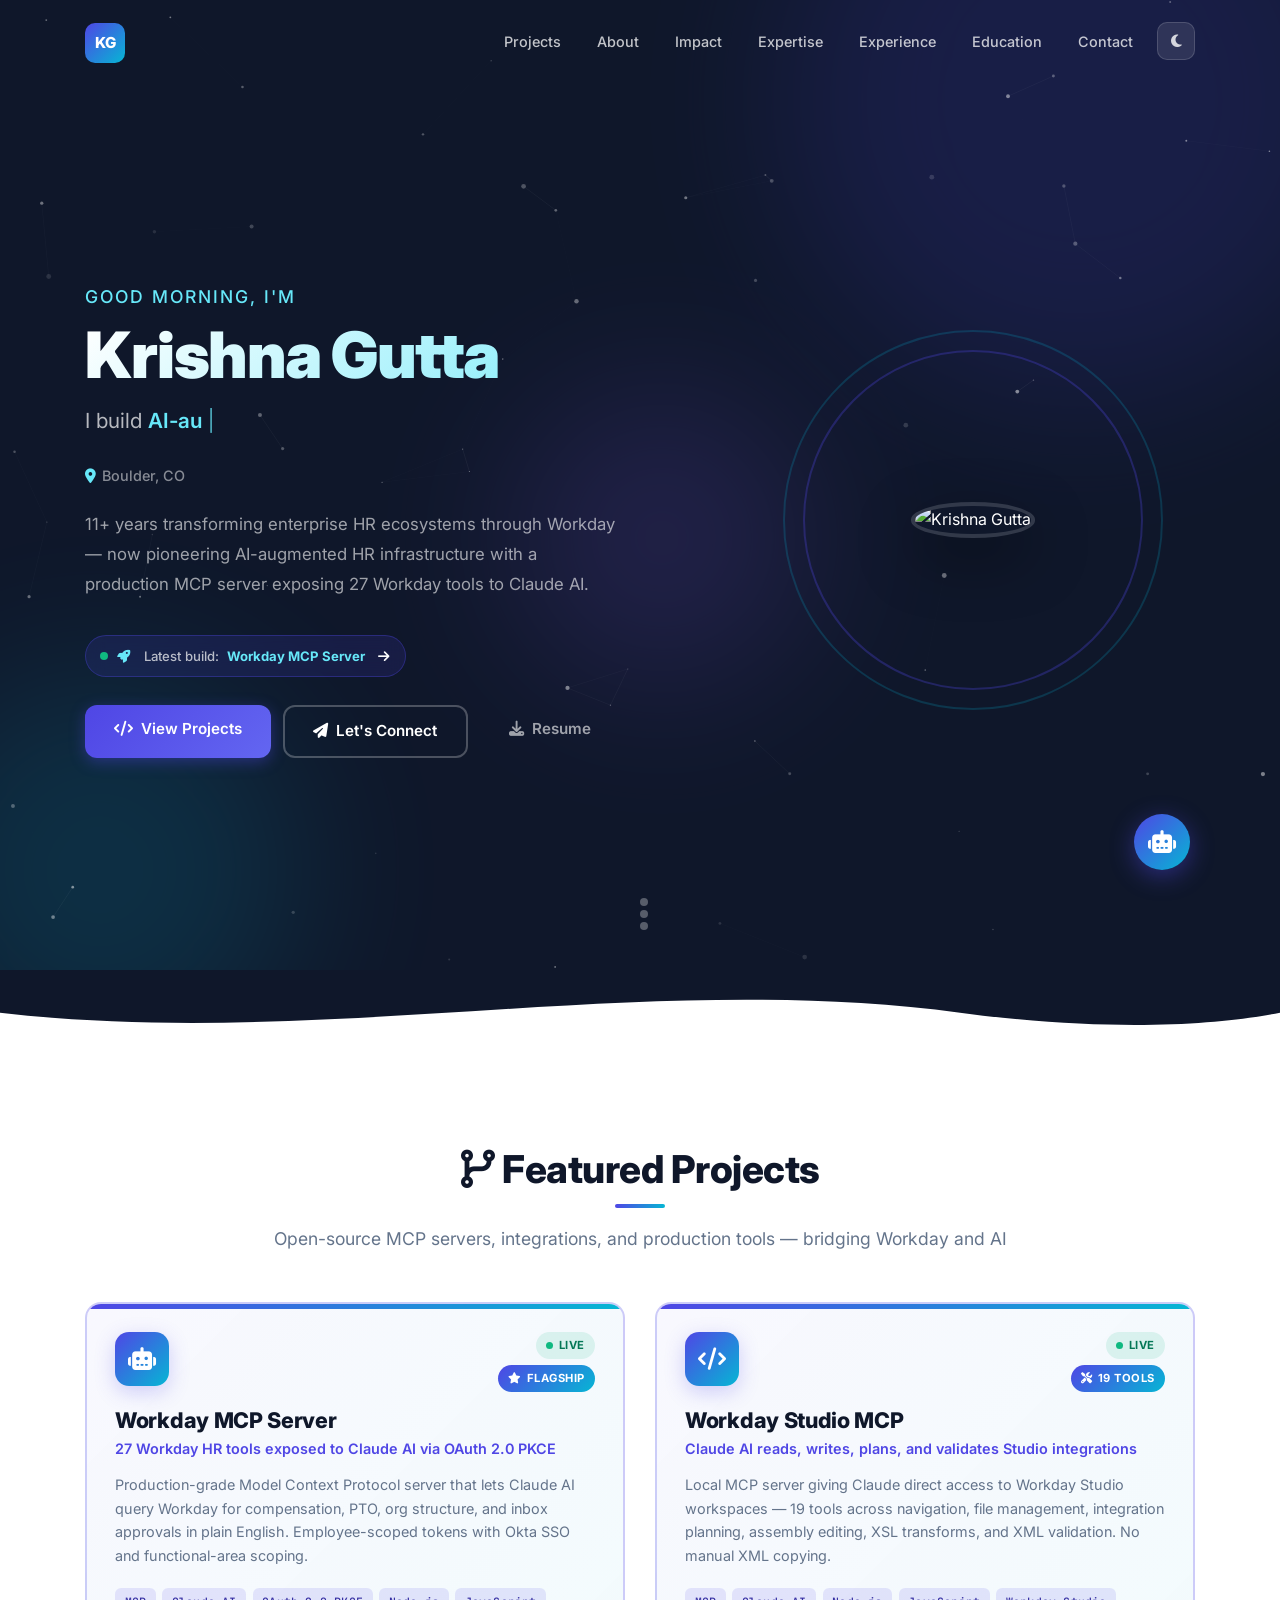
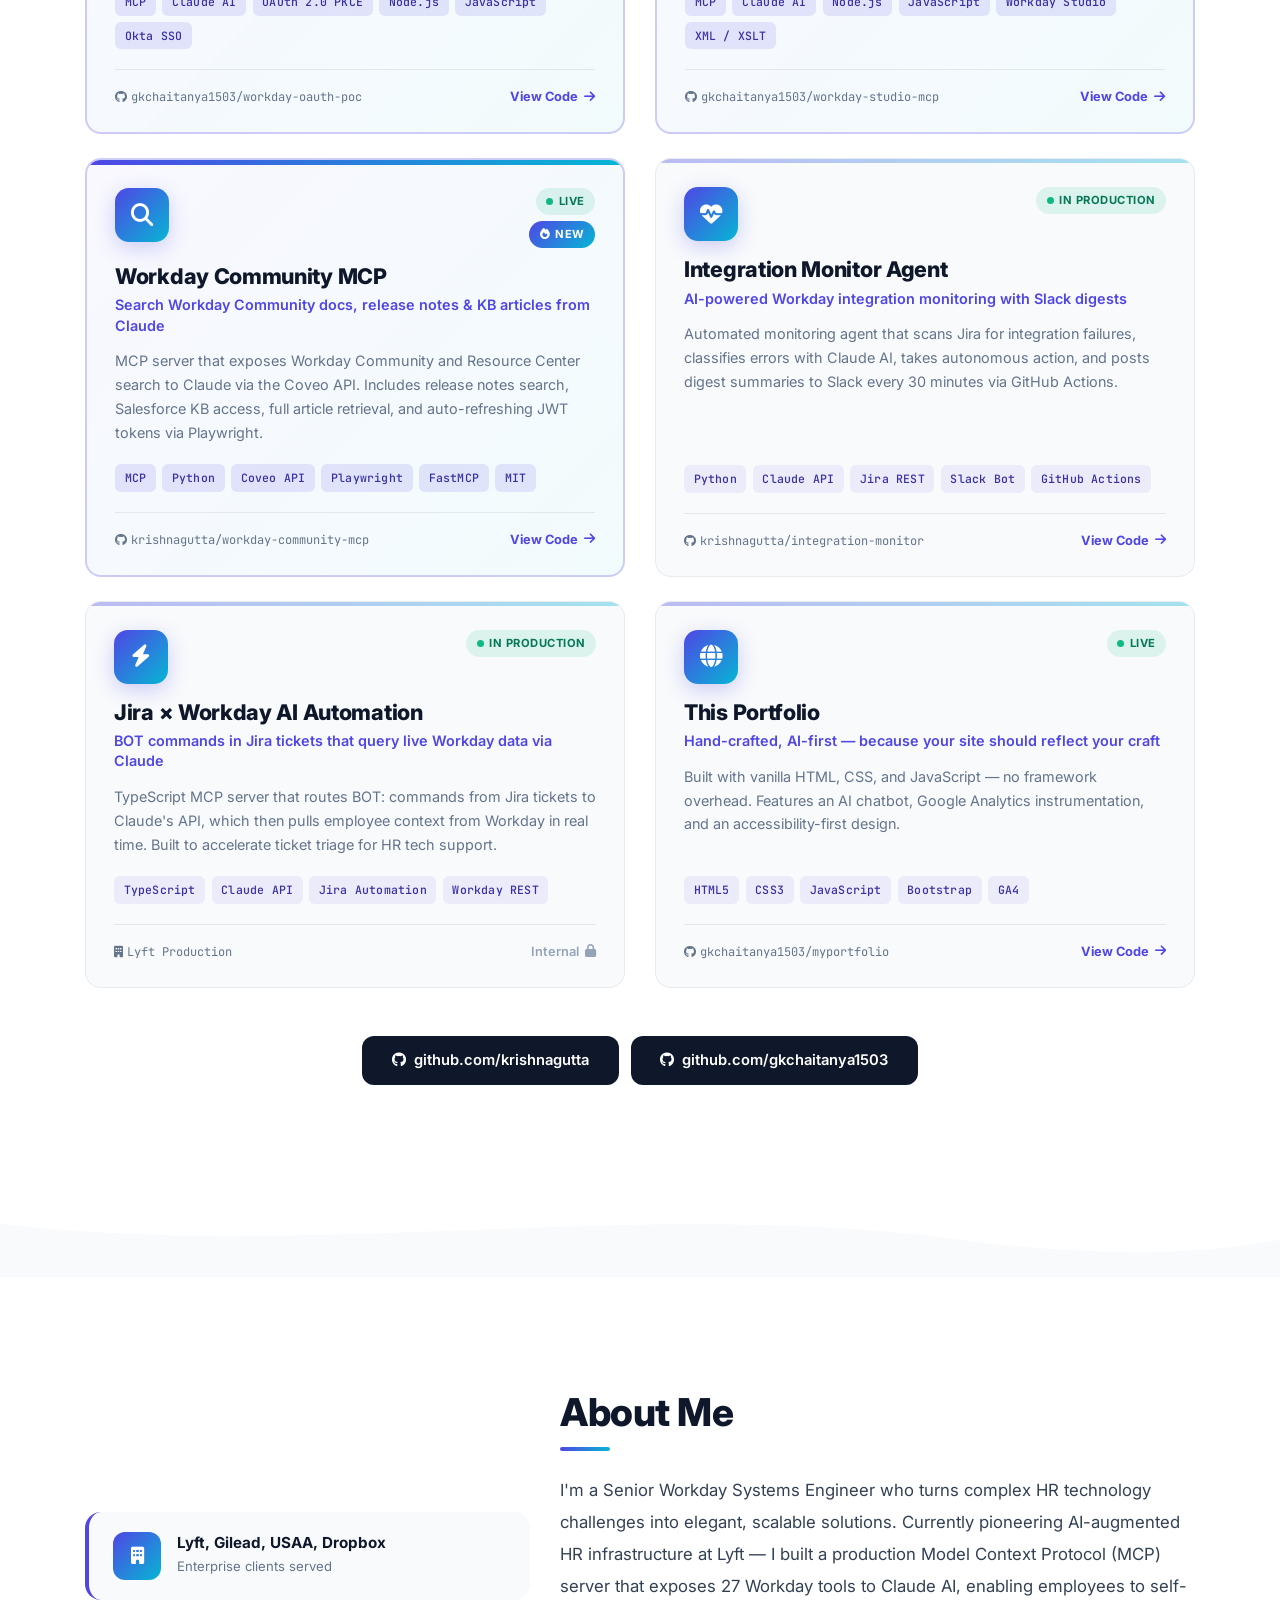
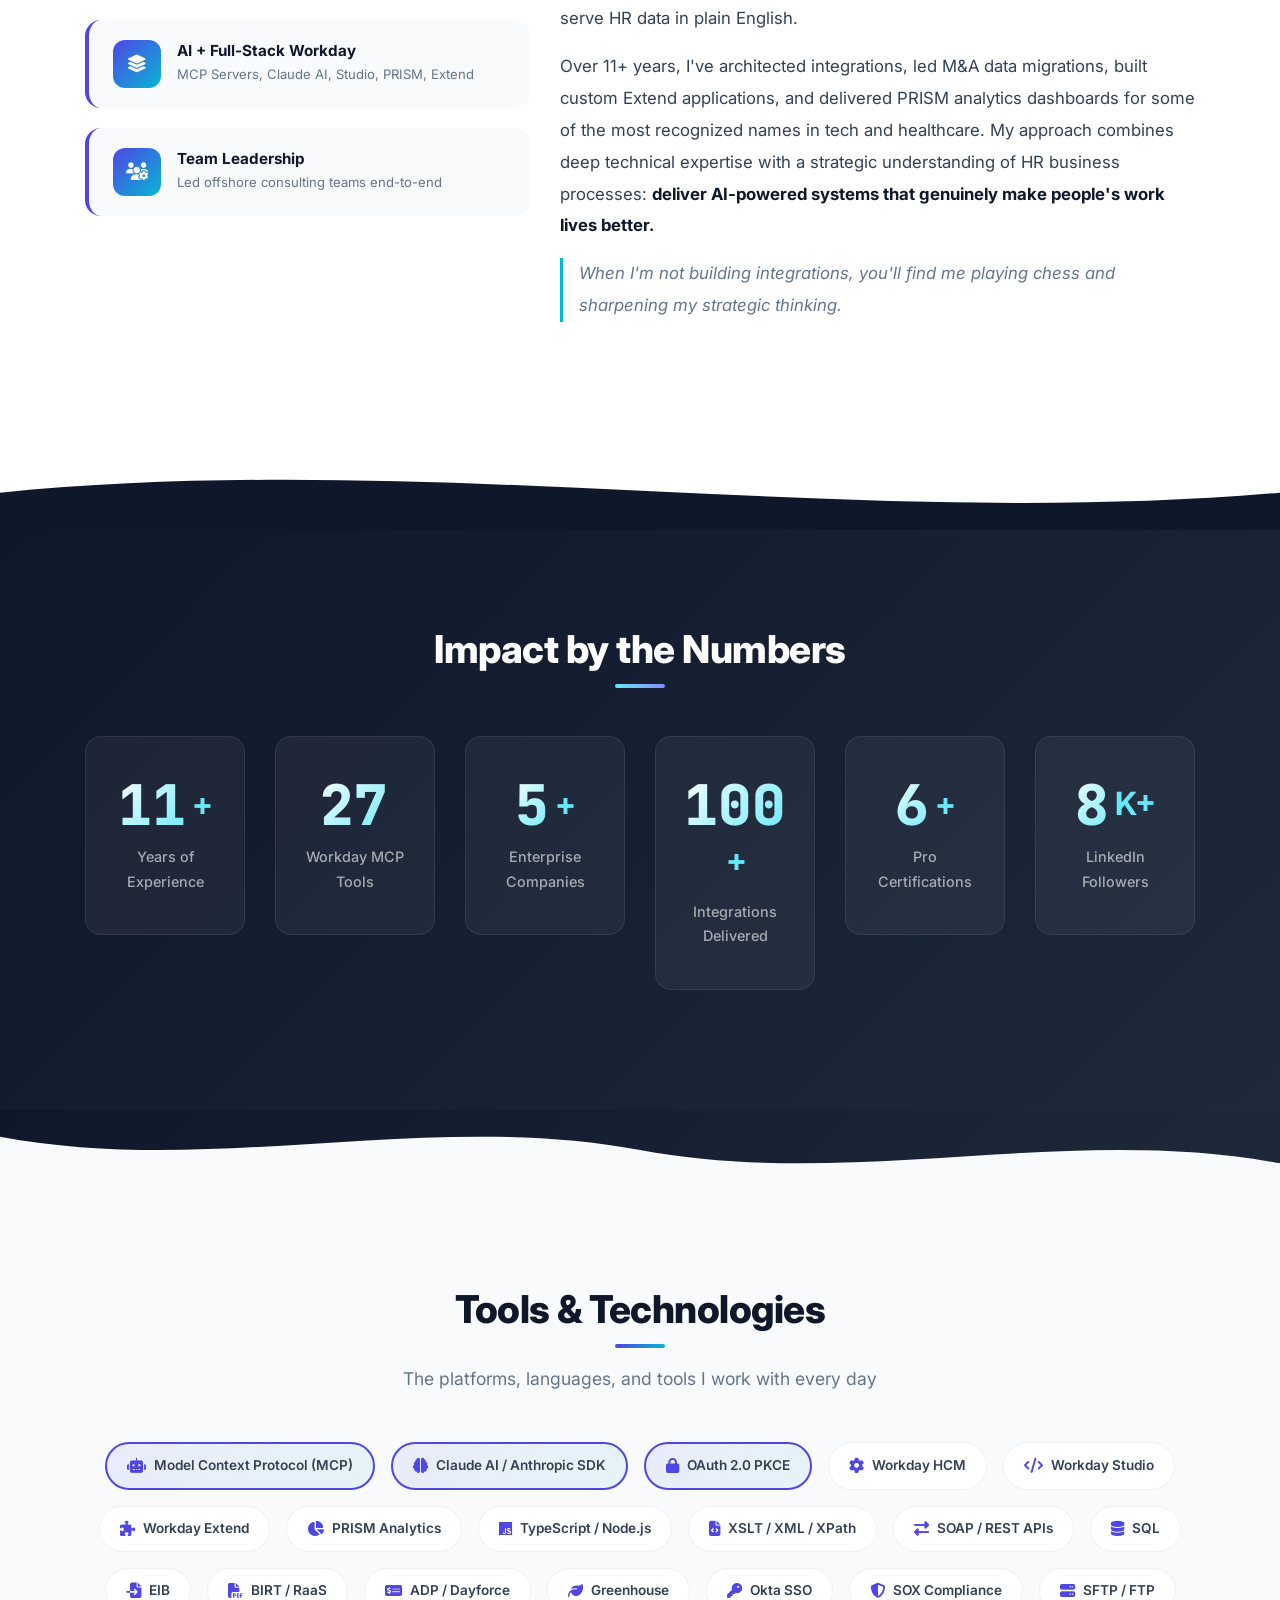
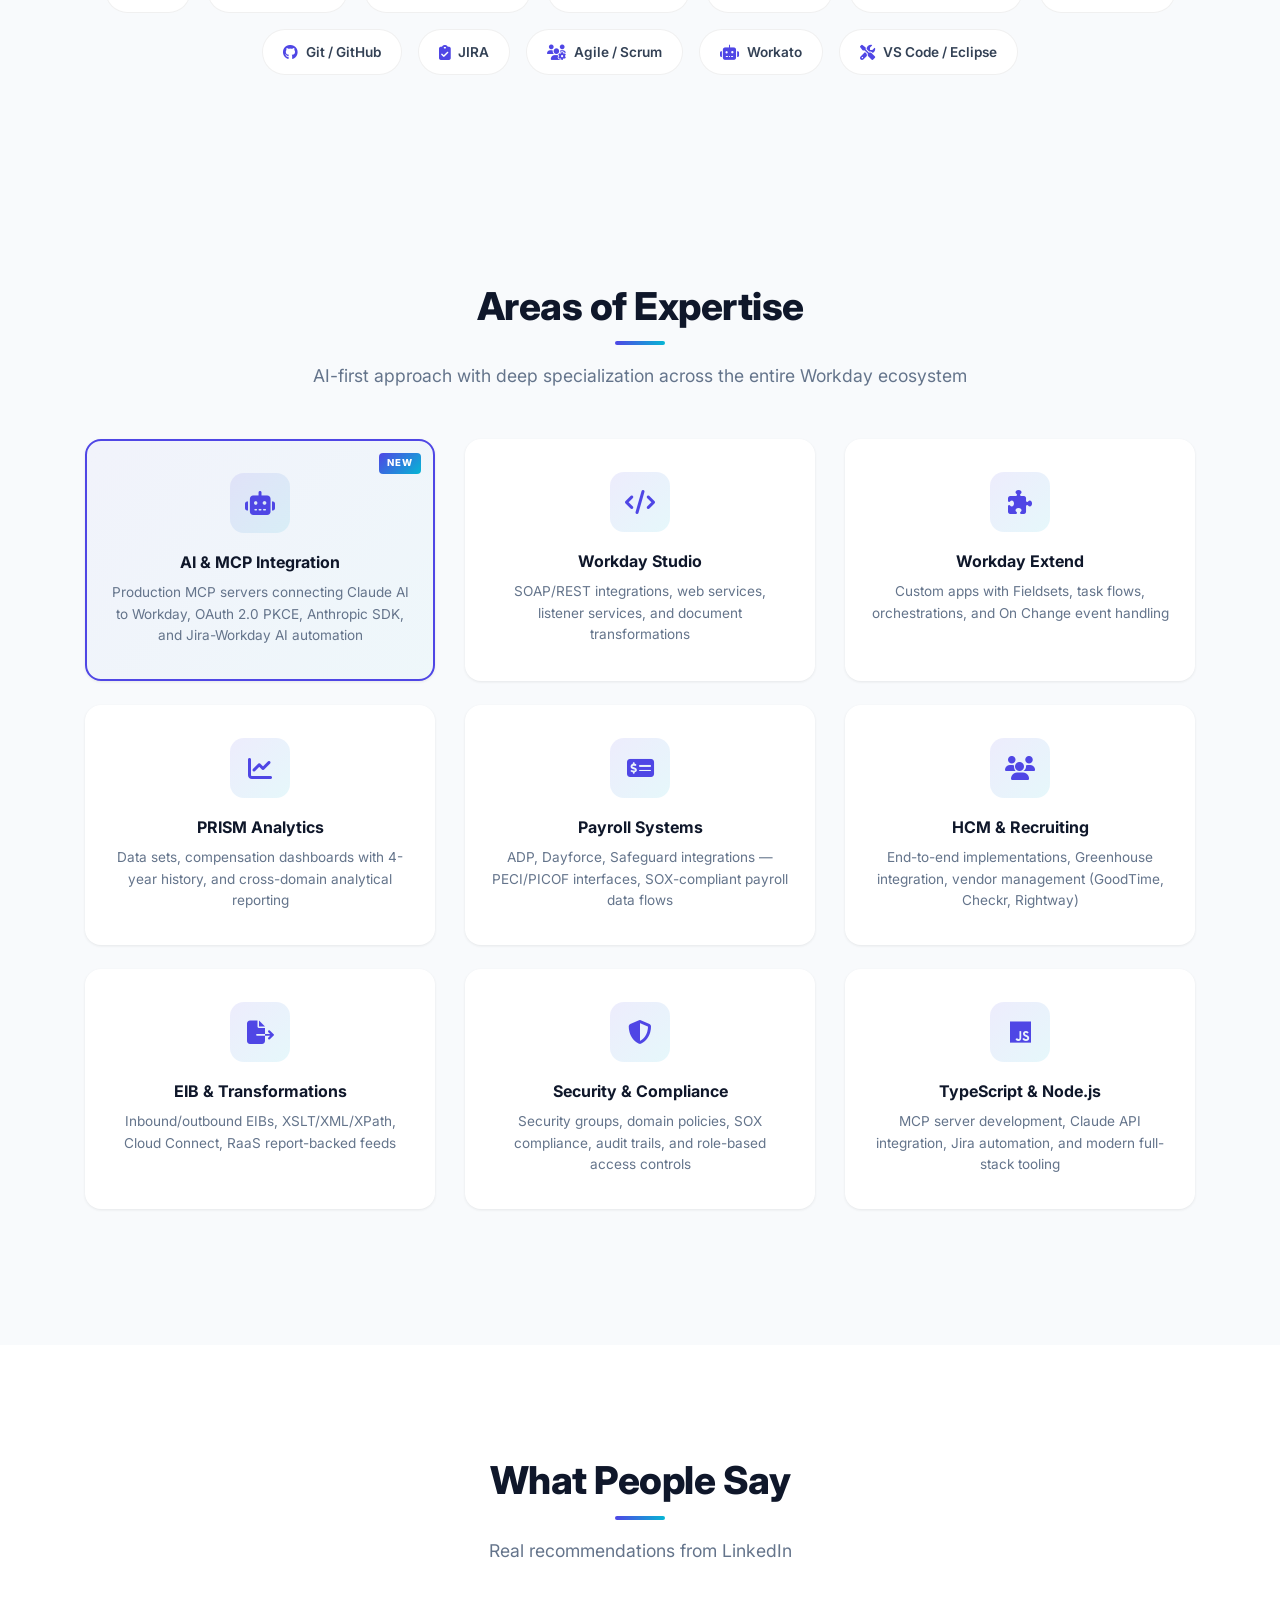
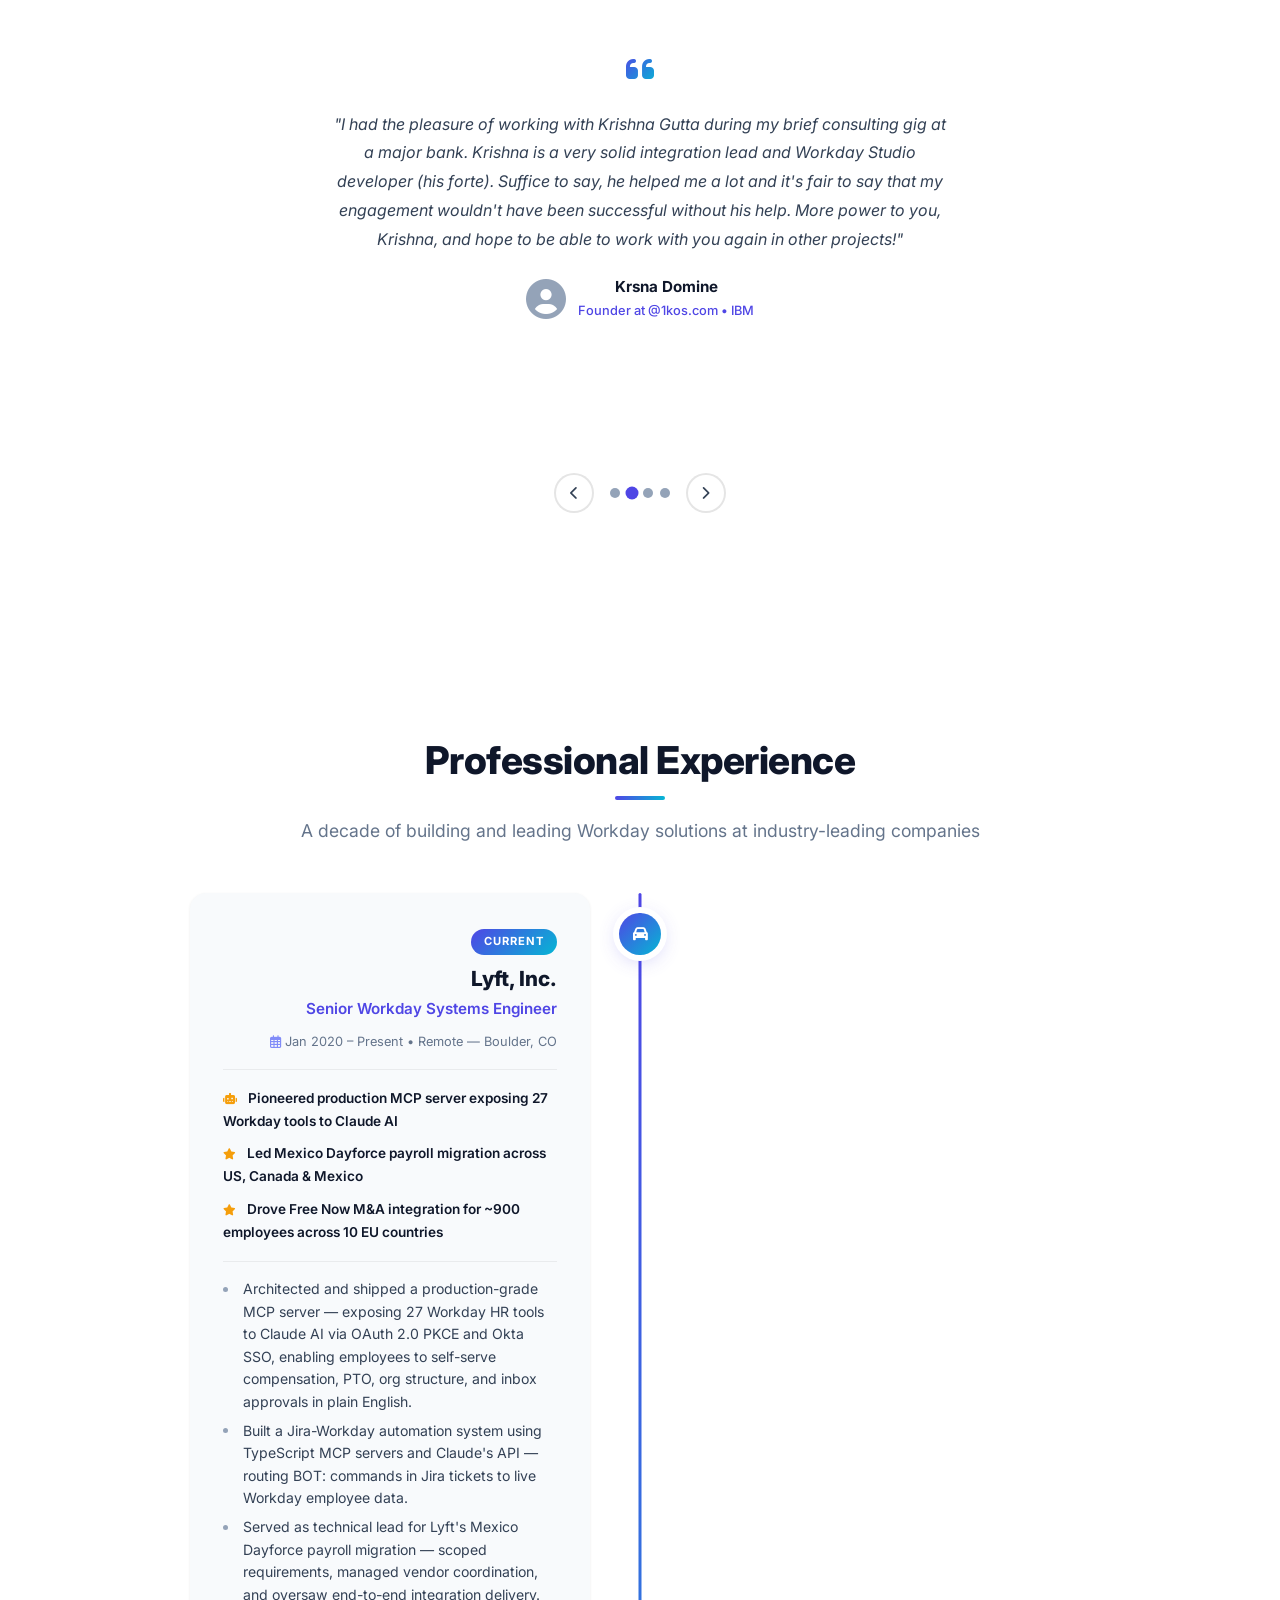
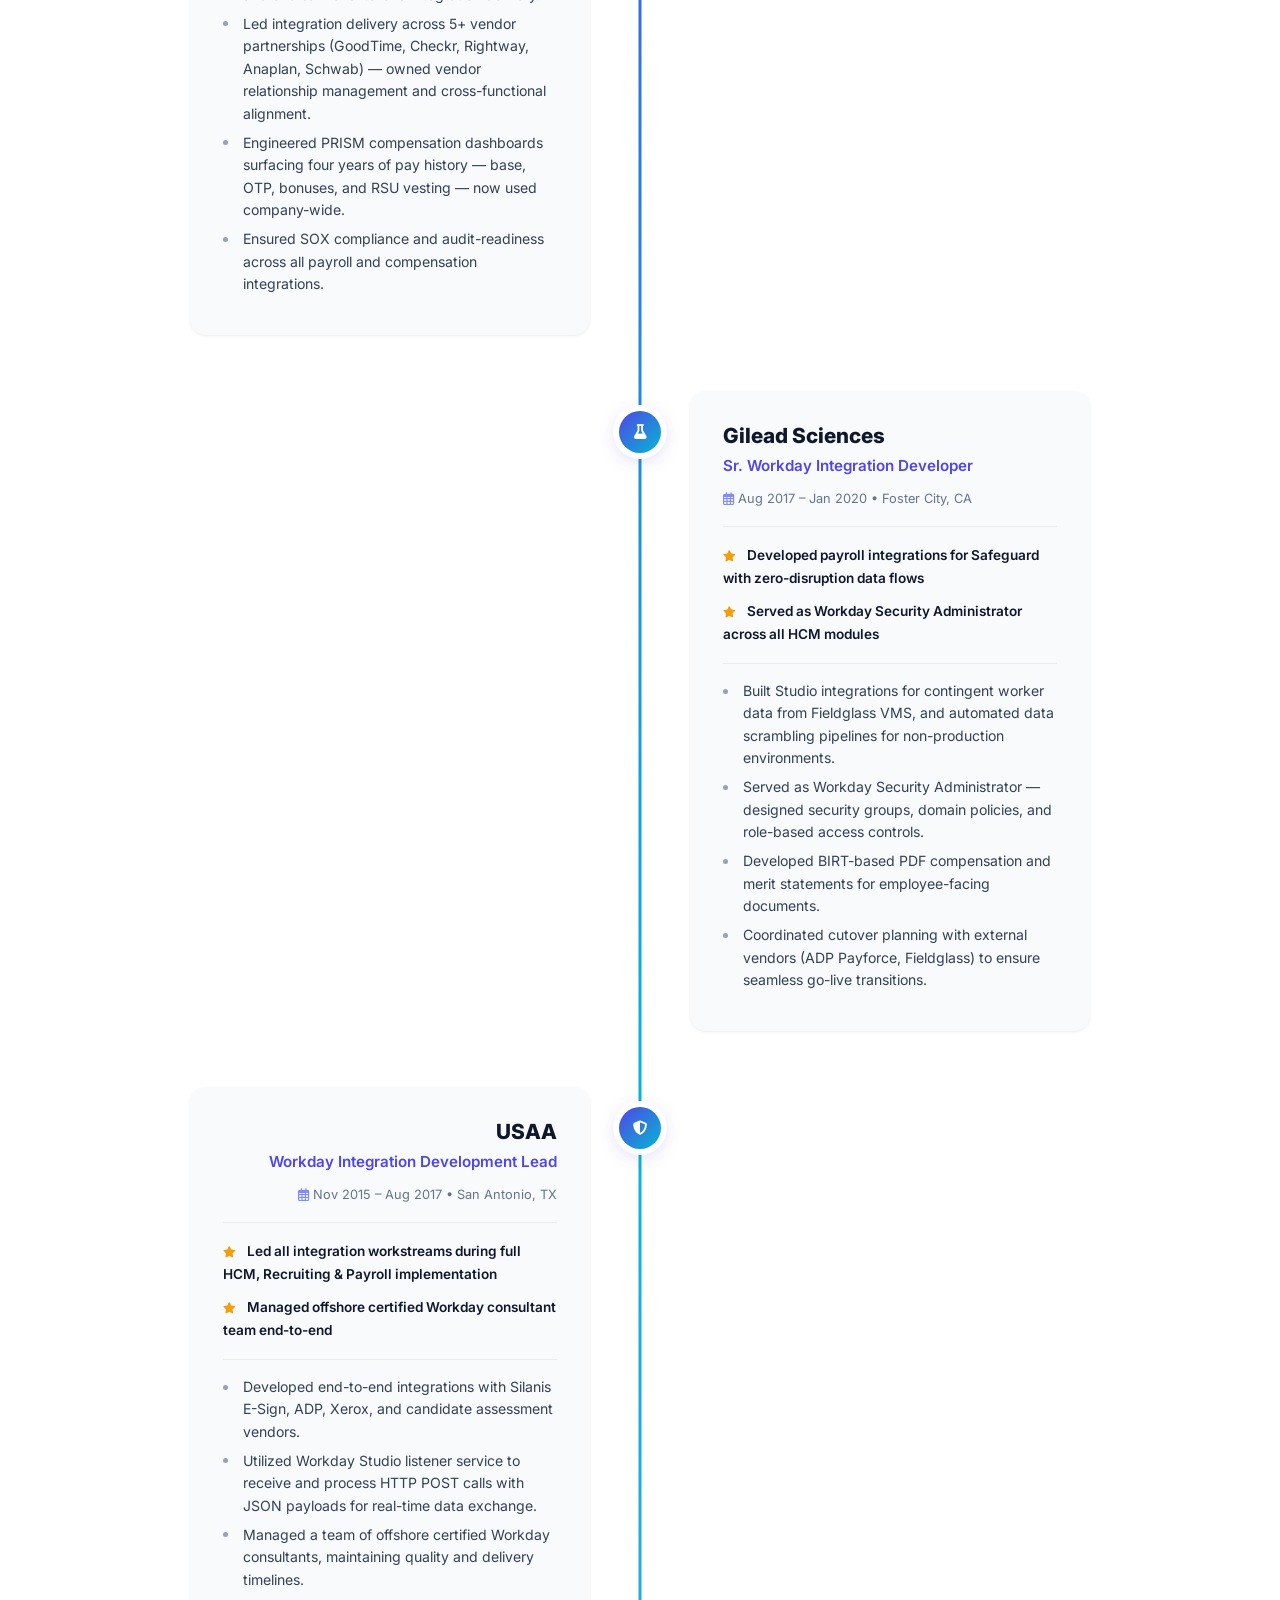
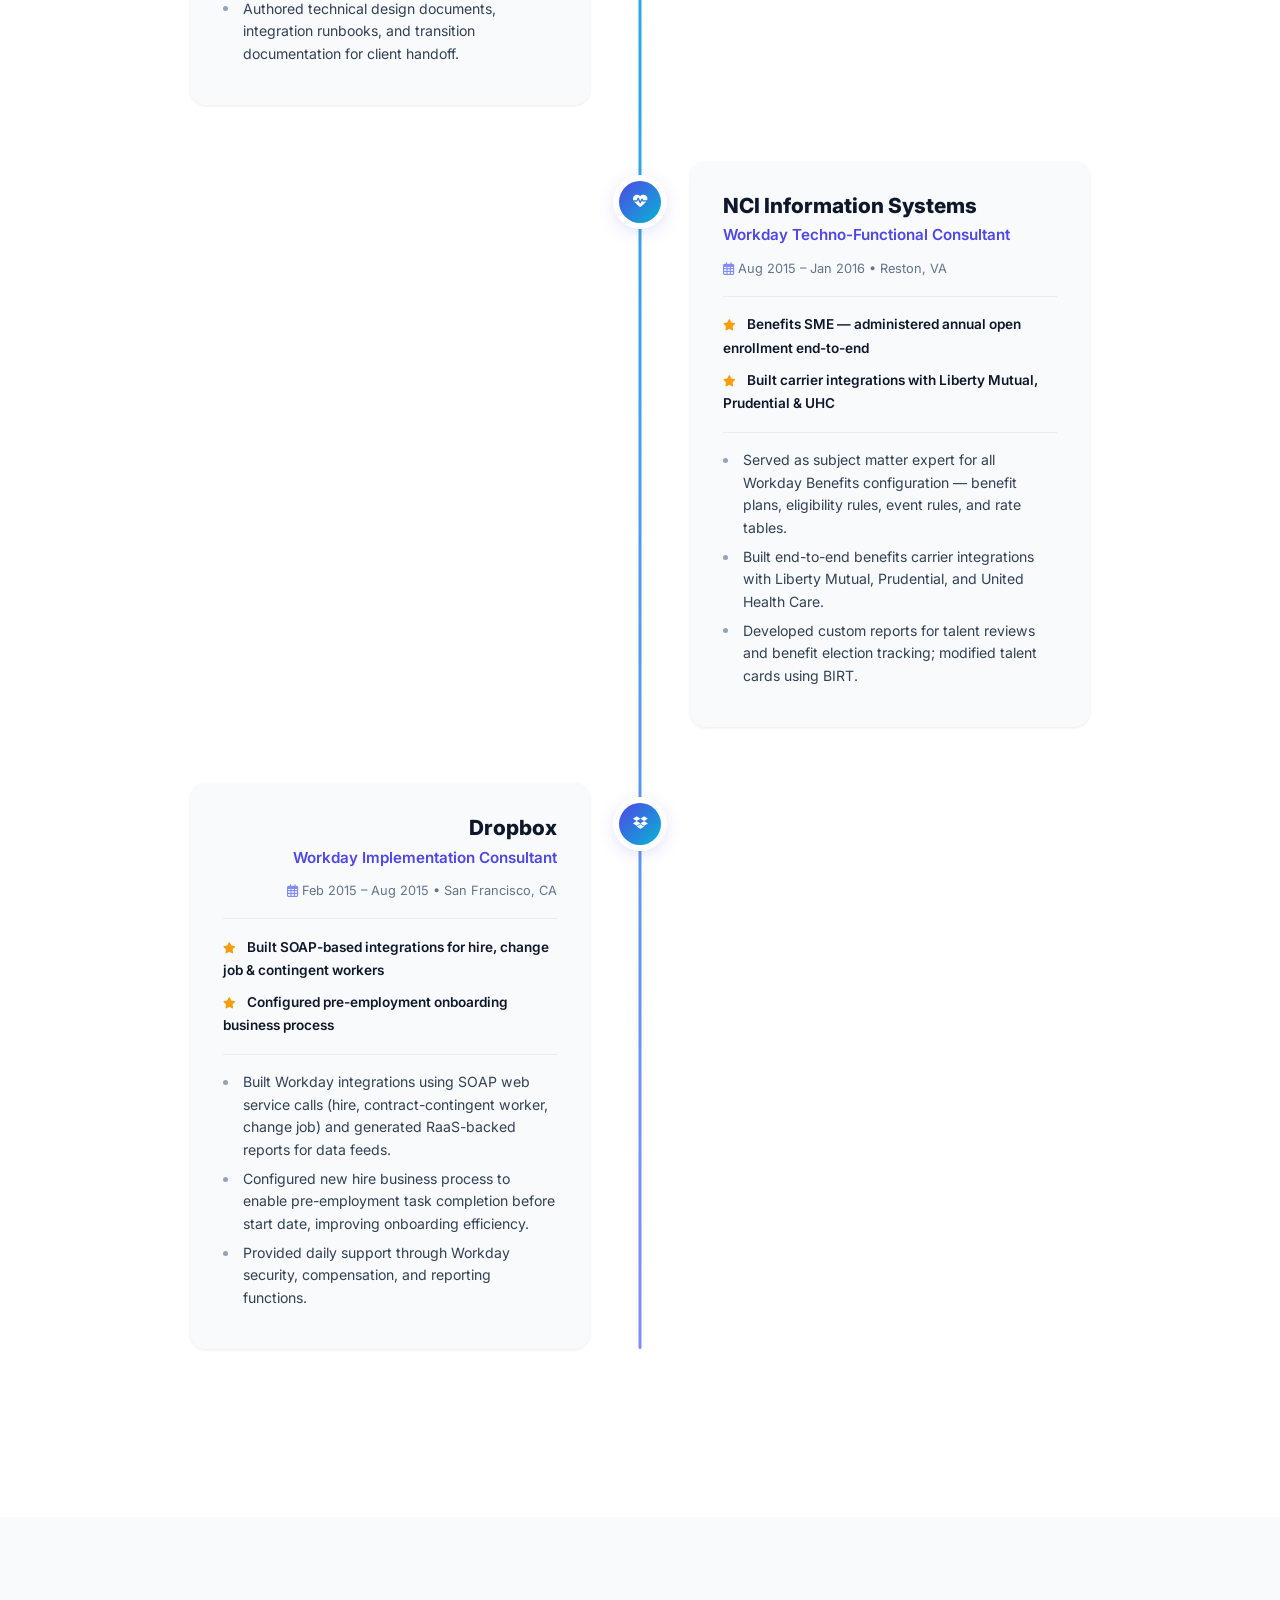
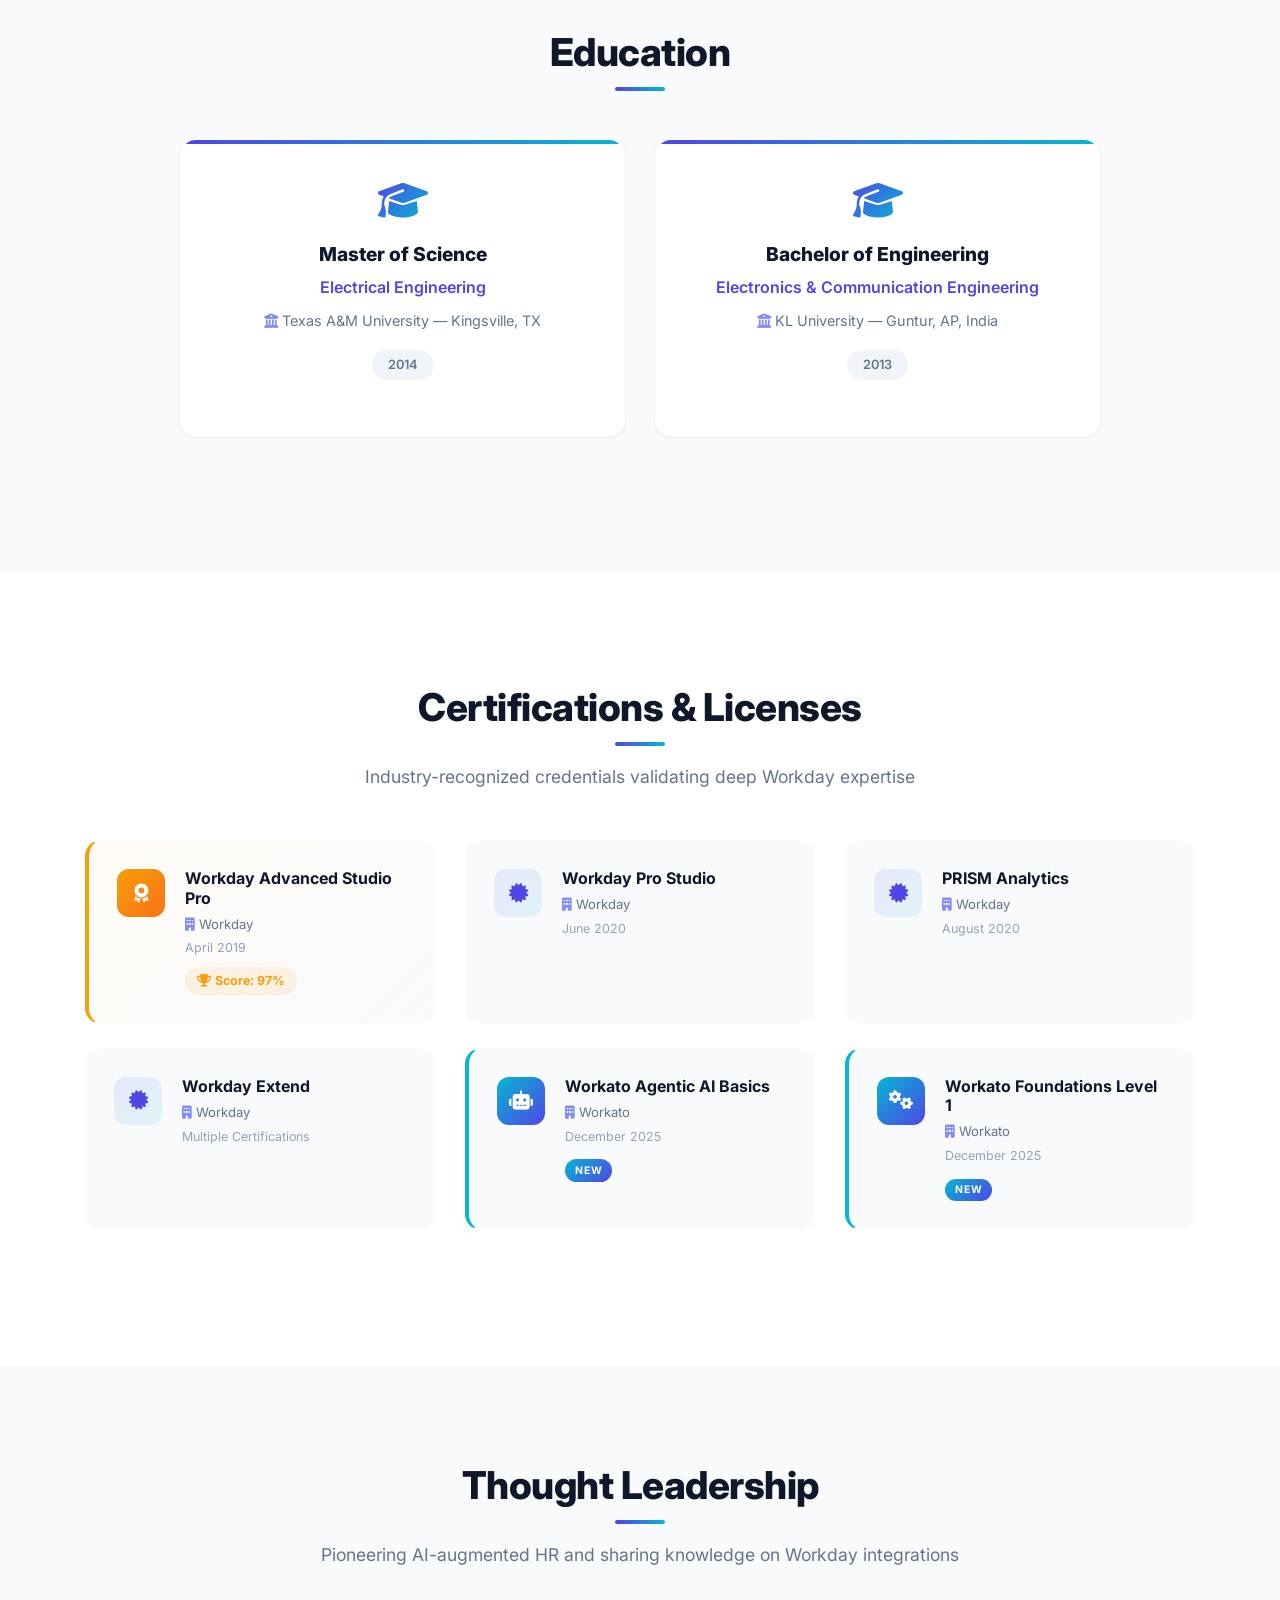
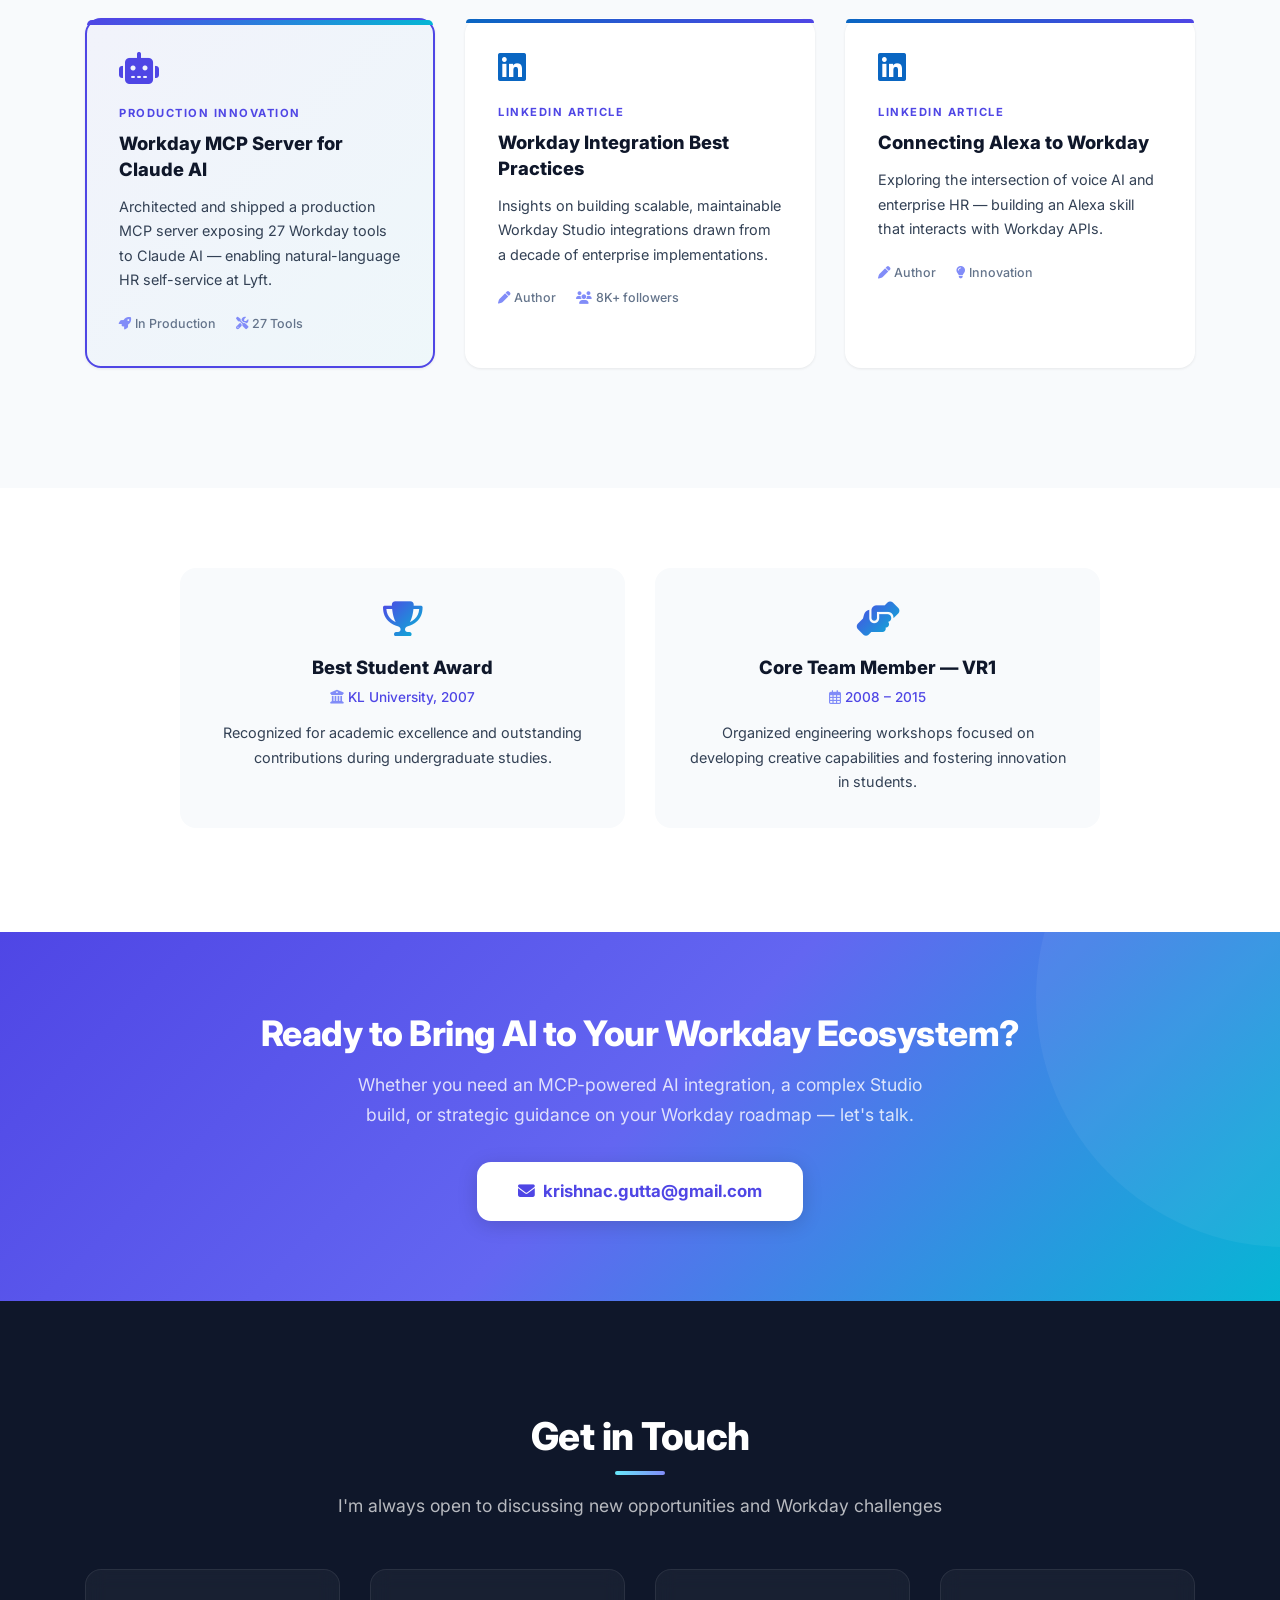
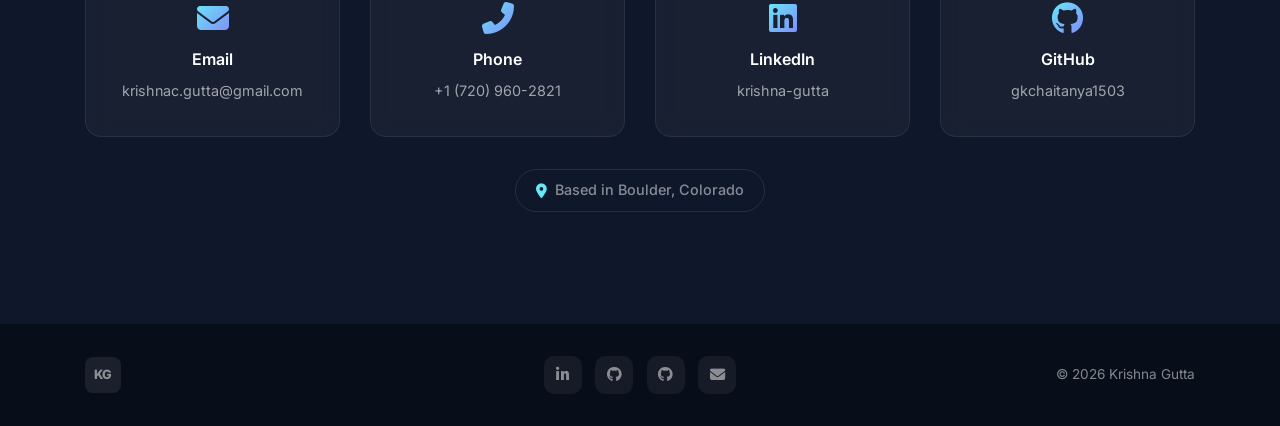
==== commit 17c31f3d: "Add Workday Community MCP and Integration Monitor to Featured Projects - Workday Community MCP: MCP " ====
--- a/index.html
+++ b/index.html
@@ -35,6 +35,7 @@
       "address": {"@type": "PostalAddress", "addressLocality": "Boulder", "addressRegion": "CO", "addressCountry": "US"},
       "sameAs": [
         "https://www.linkedin.com/in/krishna-gutta/",
+        "https://github.com/krishnagutta",
         "https://github.com/gkchaitanya1503"
       ],
       "alumniOf": [
@@ -252,8 +253,66 @@
         </a>
       </div>
 
+      <!-- Workday Community MCP -->
+      <div class="col-lg-6 mb-4" data-aos="fade-up" data-aos-delay="300">
+        <a href="https://github.com/krishnagutta/workday-community-mcp" target="_blank" rel="noopener noreferrer" class="project-card-link">
+          <div class="project-card project-card-featured">
+            <div class="project-card-header">
+              <div class="project-icon"><i class="fas fa-search"></i></div>
+              <div class="project-badges">
+                <span class="project-status project-status-live"><span class="status-pulse"></span>Live</span>
+                <span class="project-star"><i class="fas fa-fire"></i>New</span>
+              </div>
+            </div>
+            <h3 class="project-title">Workday Community MCP</h3>
+            <p class="project-tagline">Search Workday Community docs, release notes &amp; KB articles from Claude</p>
+            <p class="project-description">MCP server that exposes Workday Community and Resource Center search to Claude via the Coveo API. Includes release notes search, Salesforce KB access, full article retrieval, and auto-refreshing JWT tokens via Playwright.</p>
+            <div class="project-tech-stack">
+              <span class="tech-badge">MCP</span>
+              <span class="tech-badge">Python</span>
+              <span class="tech-badge">Coveo API</span>
+              <span class="tech-badge">Playwright</span>
+              <span class="tech-badge">FastMCP</span>
+              <span class="tech-badge">MIT</span>
+            </div>
+            <div class="project-footer">
+              <span class="project-meta"><i class="fab fa-github mr-1"></i>krishnagutta/workday-community-mcp</span>
+              <span class="project-cta">View Code <i class="fas fa-arrow-right"></i></span>
+            </div>
+          </div>
+        </a>
+      </div>
+
+      <!-- Integration Monitor -->
+      <div class="col-lg-6 mb-4" data-aos="fade-up" data-aos-delay="400">
+        <a href="https://github.com/krishnagutta/integration-monitor" target="_blank" rel="noopener noreferrer" class="project-card-link">
+          <div class="project-card">
+            <div class="project-card-header">
+              <div class="project-icon"><i class="fas fa-heartbeat"></i></div>
+              <div class="project-badges">
+                <span class="project-status project-status-live"><span class="status-pulse"></span>In Production</span>
+              </div>
+            </div>
+            <h3 class="project-title">Integration Monitor Agent</h3>
+            <p class="project-tagline">AI-powered Workday integration monitoring with Slack digests</p>
+            <p class="project-description">Automated monitoring agent that scans Jira for integration failures, classifies errors with Claude AI, takes autonomous action, and posts digest summaries to Slack every 30 minutes via GitHub Actions.</p>
+            <div class="project-tech-stack">
+              <span class="tech-badge">Python</span>
+              <span class="tech-badge">Claude API</span>
+              <span class="tech-badge">Jira REST</span>
+              <span class="tech-badge">Slack Bot</span>
+              <span class="tech-badge">GitHub Actions</span>
+            </div>
+            <div class="project-footer">
+              <span class="project-meta"><i class="fab fa-github mr-1"></i>krishnagutta/integration-monitor</span>
+              <span class="project-cta">View Code <i class="fas fa-arrow-right"></i></span>
+            </div>
+          </div>
+        </a>
+      </div>
+
       <!-- Jira-Workday Automation -->
-      <div class="col-lg-6 mb-4" data-aos="fade-up" data-aos-delay="300">
+      <div class="col-lg-6 mb-4" data-aos="fade-up" data-aos-delay="500">
         <div class="project-card">
           <div class="project-card-header">
             <div class="project-icon"><i class="fas fa-bolt"></i></div>
@@ -278,7 +337,7 @@
       </div>
 
       <!-- This Portfolio -->
-      <div class="col-lg-6 mb-4" data-aos="fade-up" data-aos-delay="400">
+      <div class="col-lg-6 mb-4" data-aos="fade-up" data-aos-delay="600">
         <a href="https://github.com/gkchaitanya1503/myportfolio" target="_blank" rel="noopener noreferrer" class="project-card-link">
           <div class="project-card">
             <div class="project-card-header">
@@ -289,7 +348,7 @@
             </div>
             <h3 class="project-title">This Portfolio</h3>
             <p class="project-tagline">Hand-crafted, AI-first — because your site should reflect your craft</p>
-            <p class="project-description">Built with vanilla HTML, CSS, and JavaScript — no framework overhead. Features an AI chatbot trained on my experience, Google Analytics instrumentation, and an accessibility-first design.</p>
+            <p class="project-description">Built with vanilla HTML, CSS, and JavaScript — no framework overhead. Features an AI chatbot, Google Analytics instrumentation, and an accessibility-first design.</p>
             <div class="project-tech-stack">
               <span class="tech-badge">HTML5</span>
               <span class="tech-badge">CSS3</span>
@@ -307,8 +366,11 @@
     </div>
 
     <div class="text-center mt-4" data-aos="fade-up">
+      <a href="https://github.com/krishnagutta" target="_blank" rel="noopener noreferrer" class="btn projects-more-btn mr-2">
+        <i class="fab fa-github mr-2"></i>github.com/krishnagutta
+      </a>
       <a href="https://github.com/gkchaitanya1503" target="_blank" rel="noopener noreferrer" class="btn projects-more-btn">
-        <i class="fab fa-github mr-2"></i>See all on GitHub
+        <i class="fab fa-github mr-2"></i>github.com/gkchaitanya1503
       </a>
     </div>
   </div>
@@ -978,7 +1040,8 @@
       <div class="col-md-4 text-center mb-3 mb-md-0">
         <div class="footer-social">
           <a href="https://www.linkedin.com/in/krishna-gutta/" target="_blank" rel="noopener noreferrer" aria-label="LinkedIn"><i class="fab fa-linkedin-in"></i></a>
-          <a href="https://github.com/gkchaitanya1503" target="_blank" rel="noopener noreferrer" aria-label="GitHub"><i class="fab fa-github"></i></a>
+          <a href="https://github.com/krishnagutta" target="_blank" rel="noopener noreferrer" aria-label="GitHub"><i class="fab fa-github"></i></a>
+          <a href="https://github.com/gkchaitanya1503" target="_blank" rel="noopener noreferrer" aria-label="GitHub 2"><i class="fab fa-github"></i></a>
           <a href="mailto:krishnac.gutta@gmail.com" aria-label="Email"><i class="fas fa-envelope"></i></a>
         </div>
       </div>
@@ -1373,7 +1436,7 @@
         } else if (match(low, ['mcp','model context','protocol','claude','anthropic','27 tool'])) {
           addBotMsg("Krishna pioneered <strong>AI-augmented HR infrastructure</strong>:<br>&#8226; Built a production <strong>Model Context Protocol (MCP) server</strong> exposing <strong>27 Workday HR tools</strong> to Claude AI — <a href='https://github.com/gkchaitanya1503/workday-oauth-poc' target='_blank'>view on GitHub</a><br>&#8226; Uses <strong>OAuth 2.0 PKCE</strong> and <strong>Okta SSO</strong> for secure authentication<br>&#8226; Enables employees to self-serve comp, PTO, org structure, and inbox approvals in plain English<br>&#8226; Also built a <strong>Jira-Workday automation</strong> using TypeScript MCP servers and Claude's API<br>&#8226; <strong>Workday Studio MCP</strong> — 19 tools for reading, writing, and validating Studio integrations (<a href='https://github.com/gkchaitanya1503/workday-studio-mcp' target='_blank'>GitHub</a>)");
         } else if (match(low, ['project','github','repo','open source','code'])) {
-          addBotMsg("Check out Krishna's featured projects:<br>&#8226; <strong>Workday MCP Server</strong> — 27 Workday tools for Claude AI (<a href='https://github.com/gkchaitanya1503/workday-oauth-poc' target='_blank'>GitHub</a>)<br>&#8226; <strong>Workday Studio MCP</strong> — 19 tools for Claude to read/write/validate Studio integrations (<a href='https://github.com/gkchaitanya1503/workday-studio-mcp' target='_blank'>GitHub</a>)<br>&#8226; <strong>Jira x Workday Automation</strong> — BOT commands routed to Claude + Workday<br>&#8226; <strong>This Portfolio</strong> (<a href='https://github.com/gkchaitanya1503/myportfolio' target='_blank'>GitHub</a>)<br><br>All repos at <a href='https://github.com/gkchaitanya1503' target='_blank'>github.com/gkchaitanya1503</a>");
+          addBotMsg("Check out Krishna's featured projects:<br>&#8226; <strong>Workday MCP Server</strong> — 27 Workday tools for Claude AI (<a href='https://github.com/gkchaitanya1503/workday-oauth-poc' target='_blank'>GitHub</a>)<br>&#8226; <strong>Workday Studio MCP</strong> — 19 tools for Claude to read/write/validate Studio integrations (<a href='https://github.com/gkchaitanya1503/workday-studio-mcp' target='_blank'>GitHub</a>)<br>&#8226; <strong>Workday Community MCP</strong> — Search docs, release notes &amp; KB from Claude (<a href='https://github.com/krishnagutta/workday-community-mcp' target='_blank'>GitHub</a>)<br>&#8226; <strong>Integration Monitor</strong> — AI-powered monitoring agent with Slack digests (<a href='https://github.com/krishnagutta/integration-monitor' target='_blank'>GitHub</a>)<br><br>Repos at <a href='https://github.com/krishnagutta' target='_blank'>github.com/krishnagutta</a> &amp; <a href='https://github.com/gkchaitanya1503' target='_blank'>github.com/gkchaitanya1503</a>");
         } else if (match(low, ['workato','automation','agentic','ai '])) {
           addBotMsg("Krishna is at the forefront of <strong>AI + HR automation</strong>:<br>&#8226; Built a production <strong>MCP server</strong> connecting Claude AI to Workday at Lyft<br>&#8226; <strong>Workato Agentic AI Basics</strong> certification (Dec 2025)<br>&#8226; <strong>Workato Foundations Level 1</strong> certification (Dec 2025)<br>&#8226; Developed Jira-Workday automation using <strong>TypeScript MCP servers</strong> and <strong>Claude's API</strong>");
         } else if (match(low, ['follower','linkedin follow','network','connection'])) {
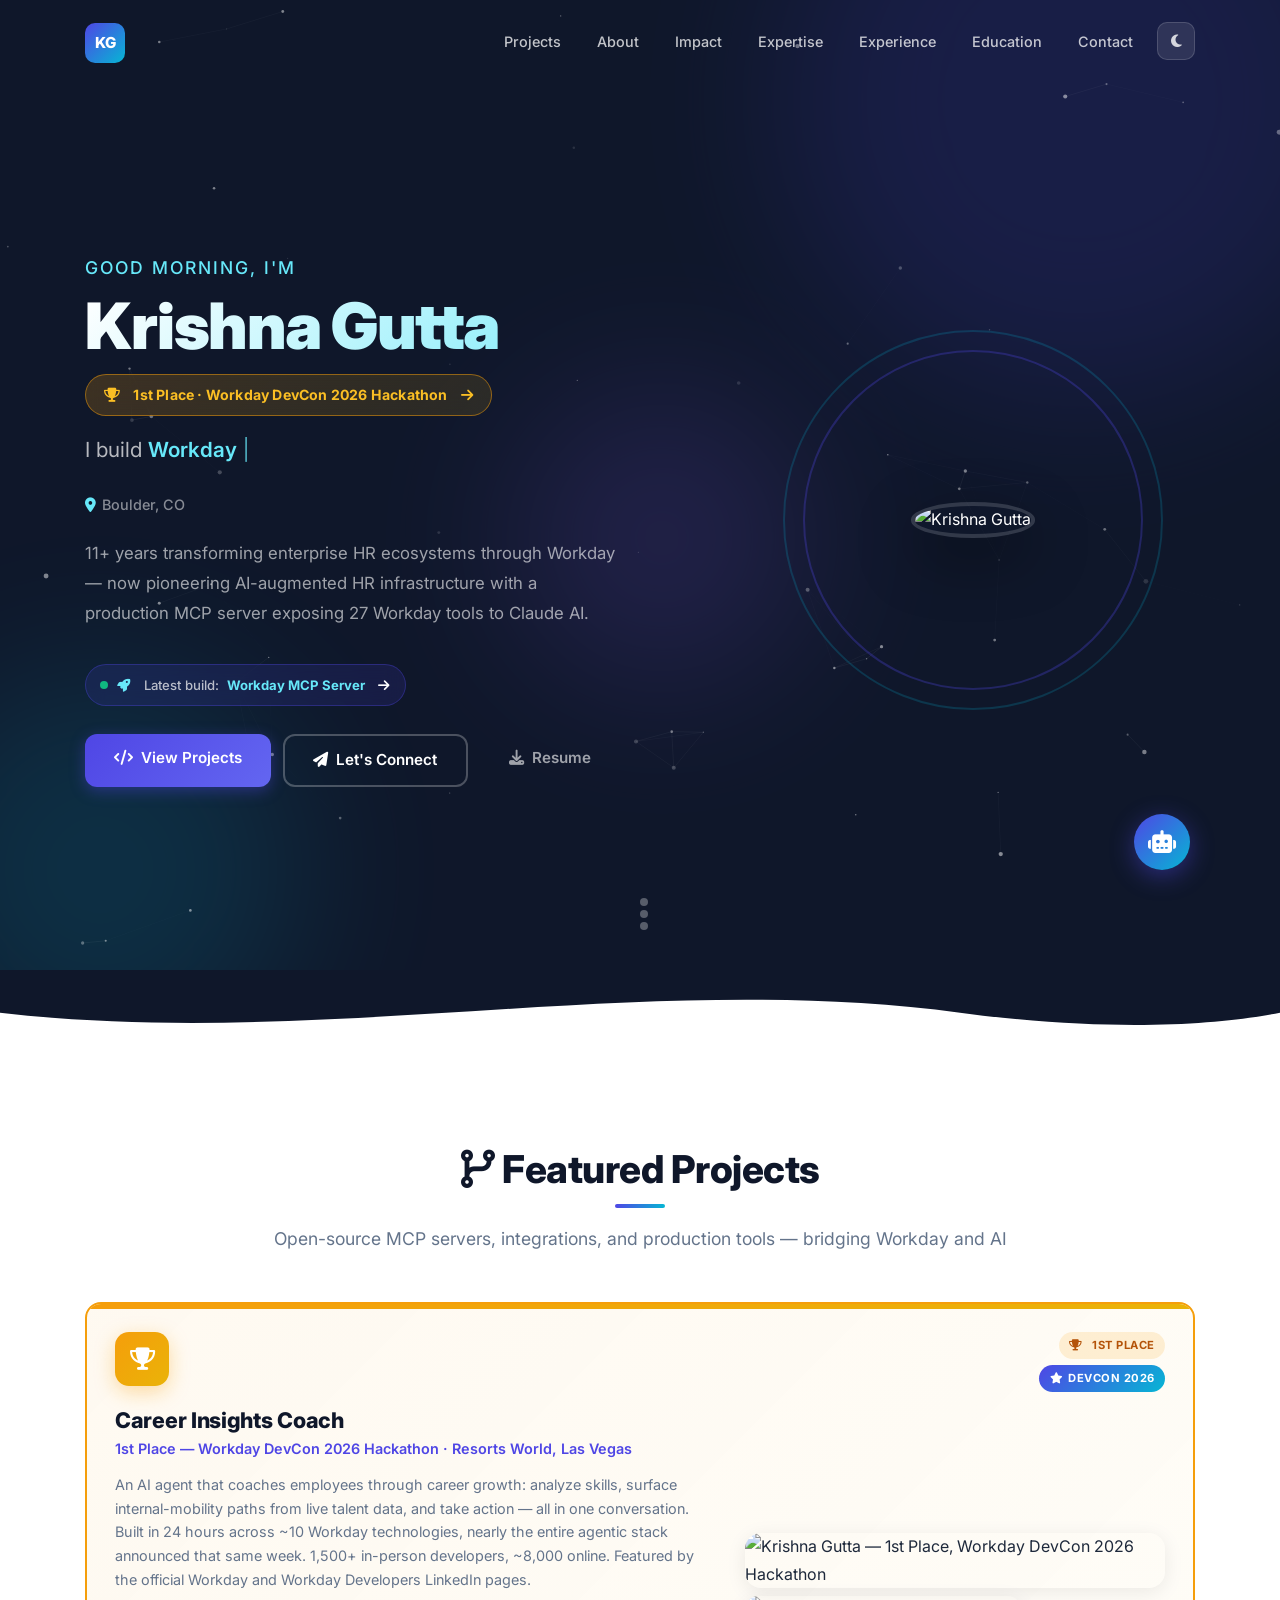
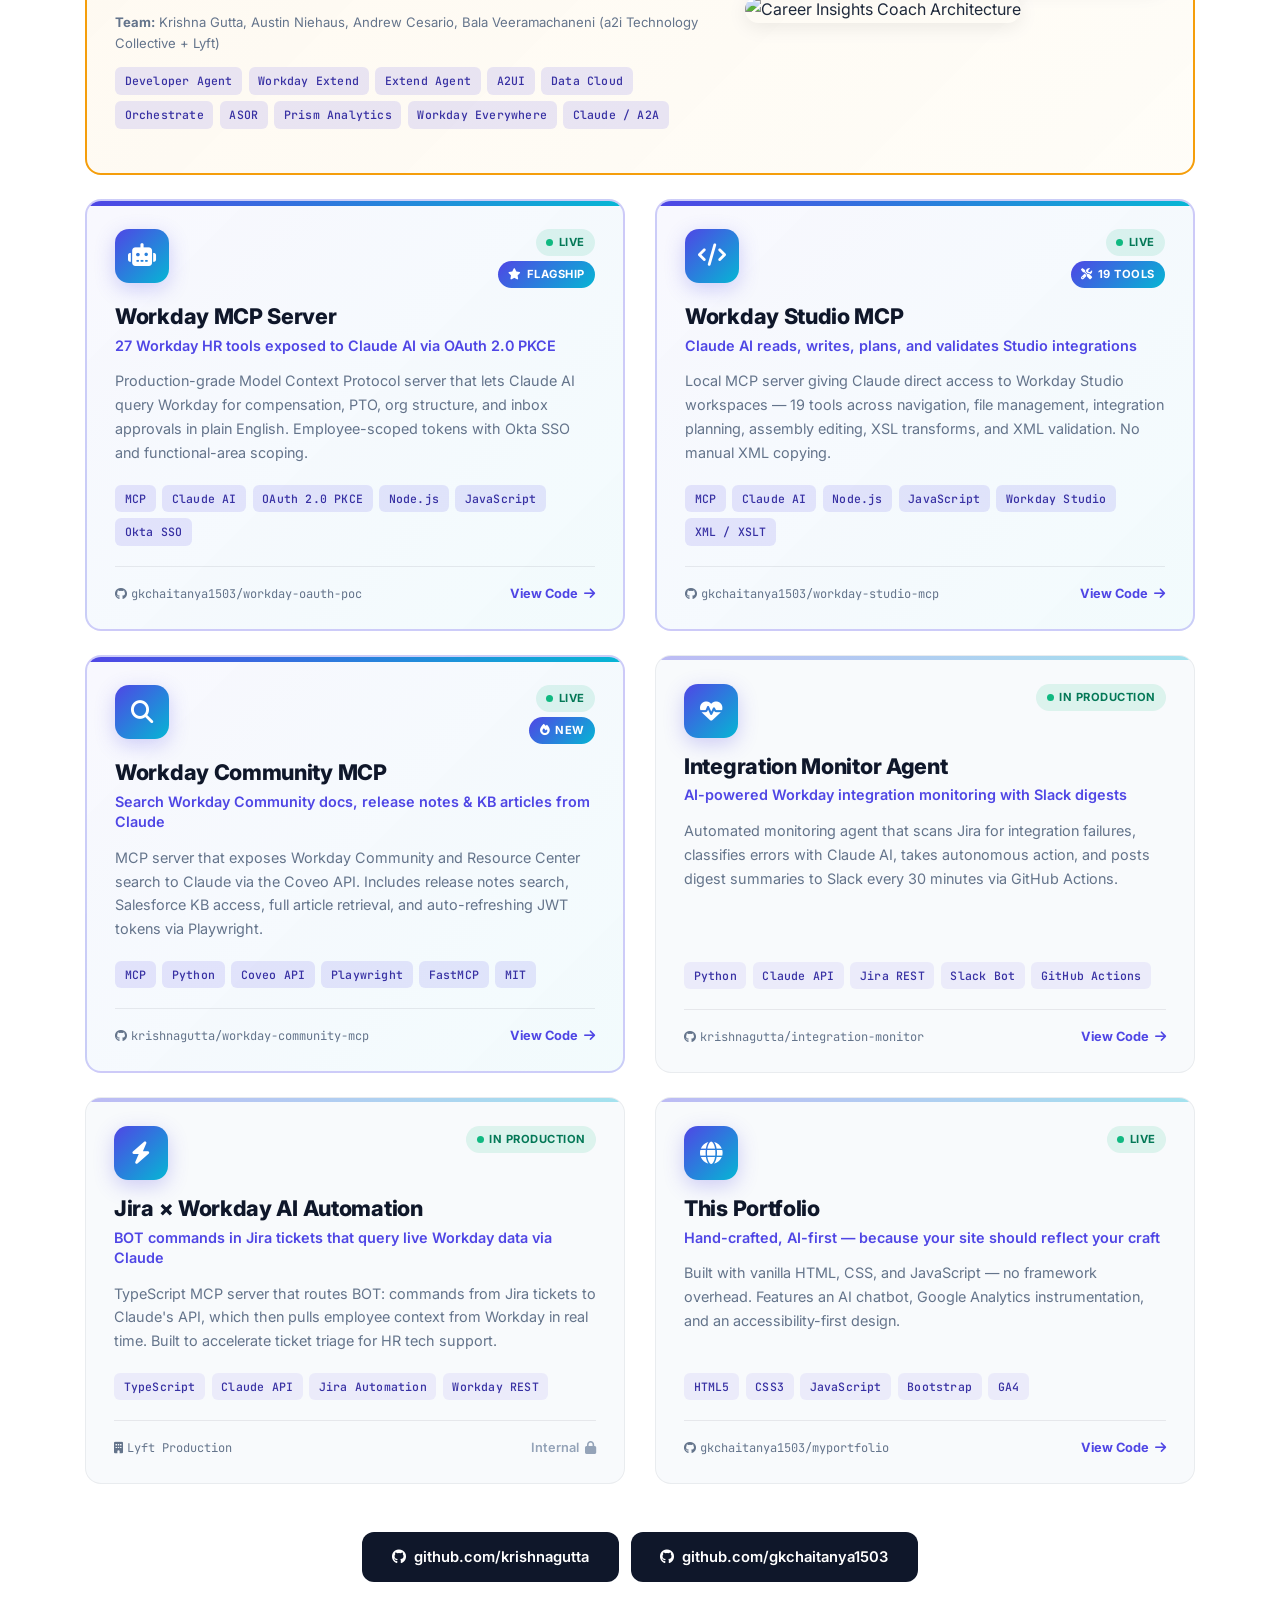
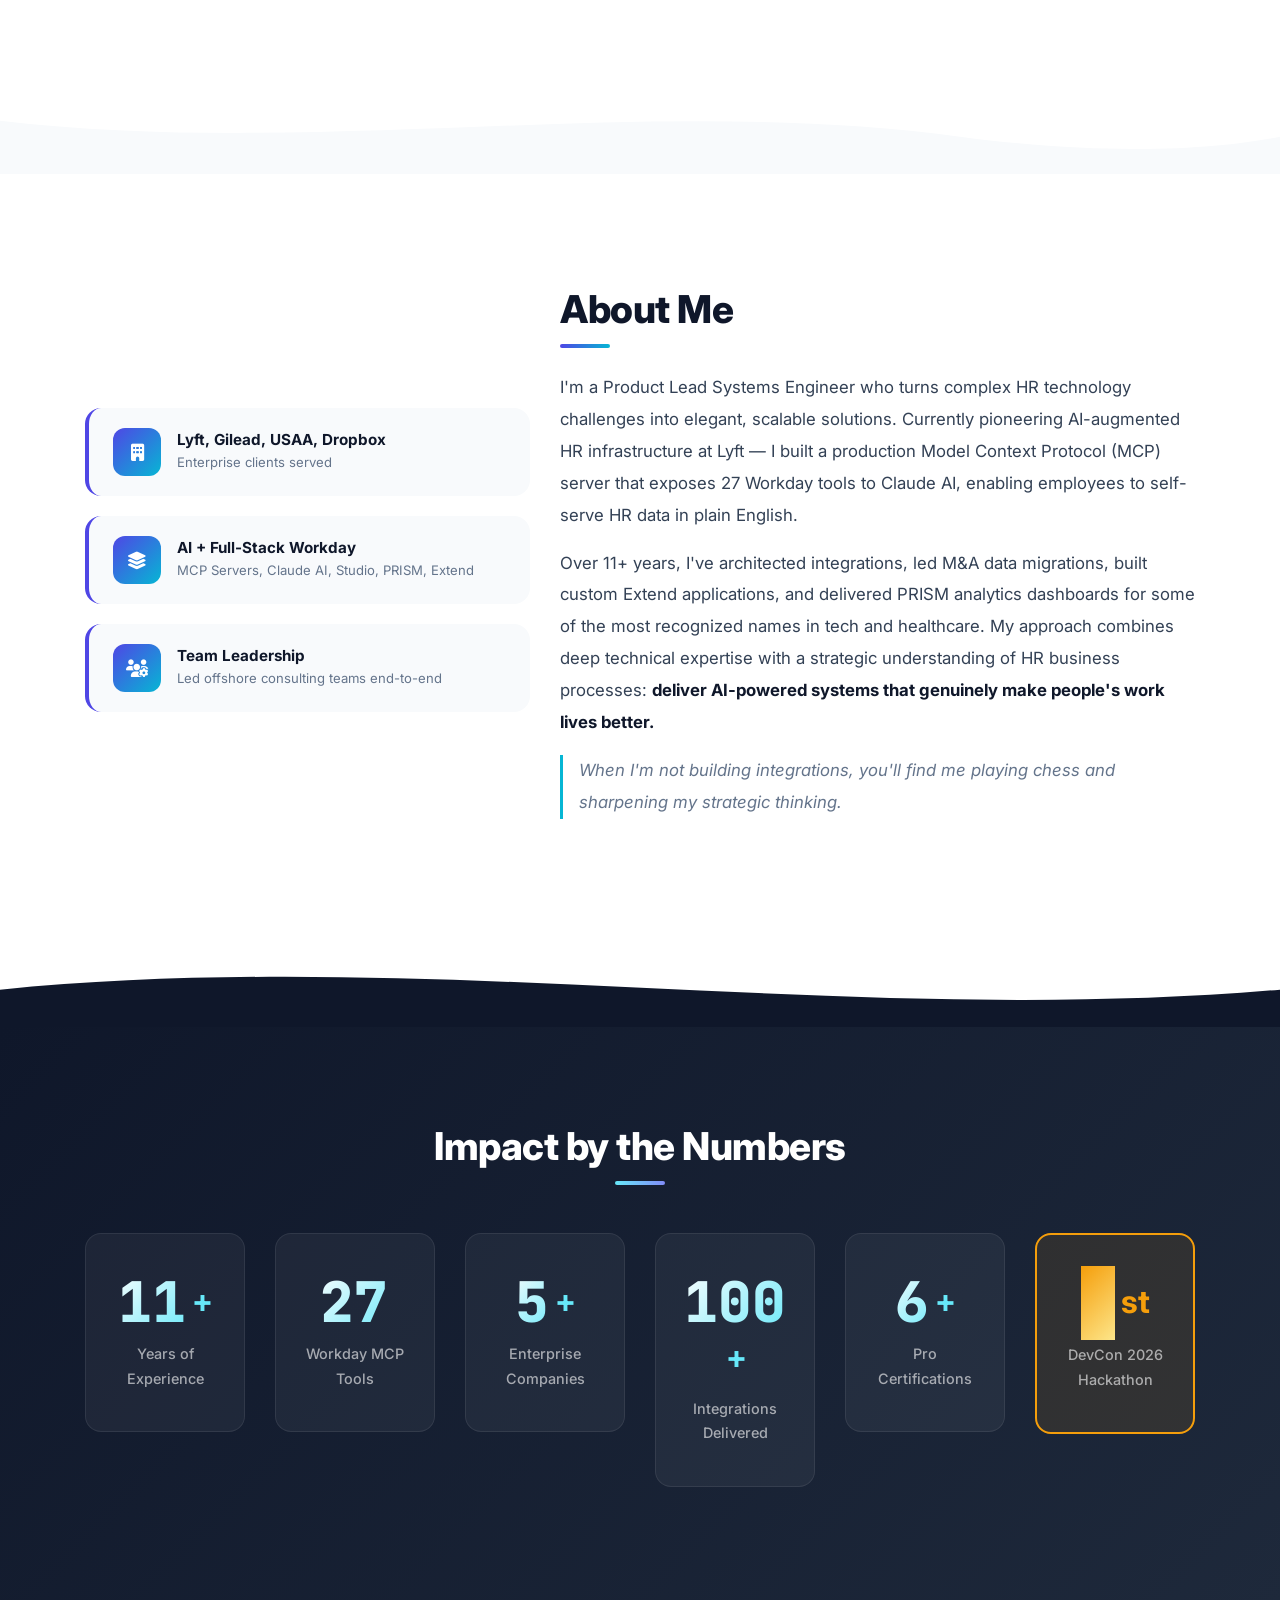
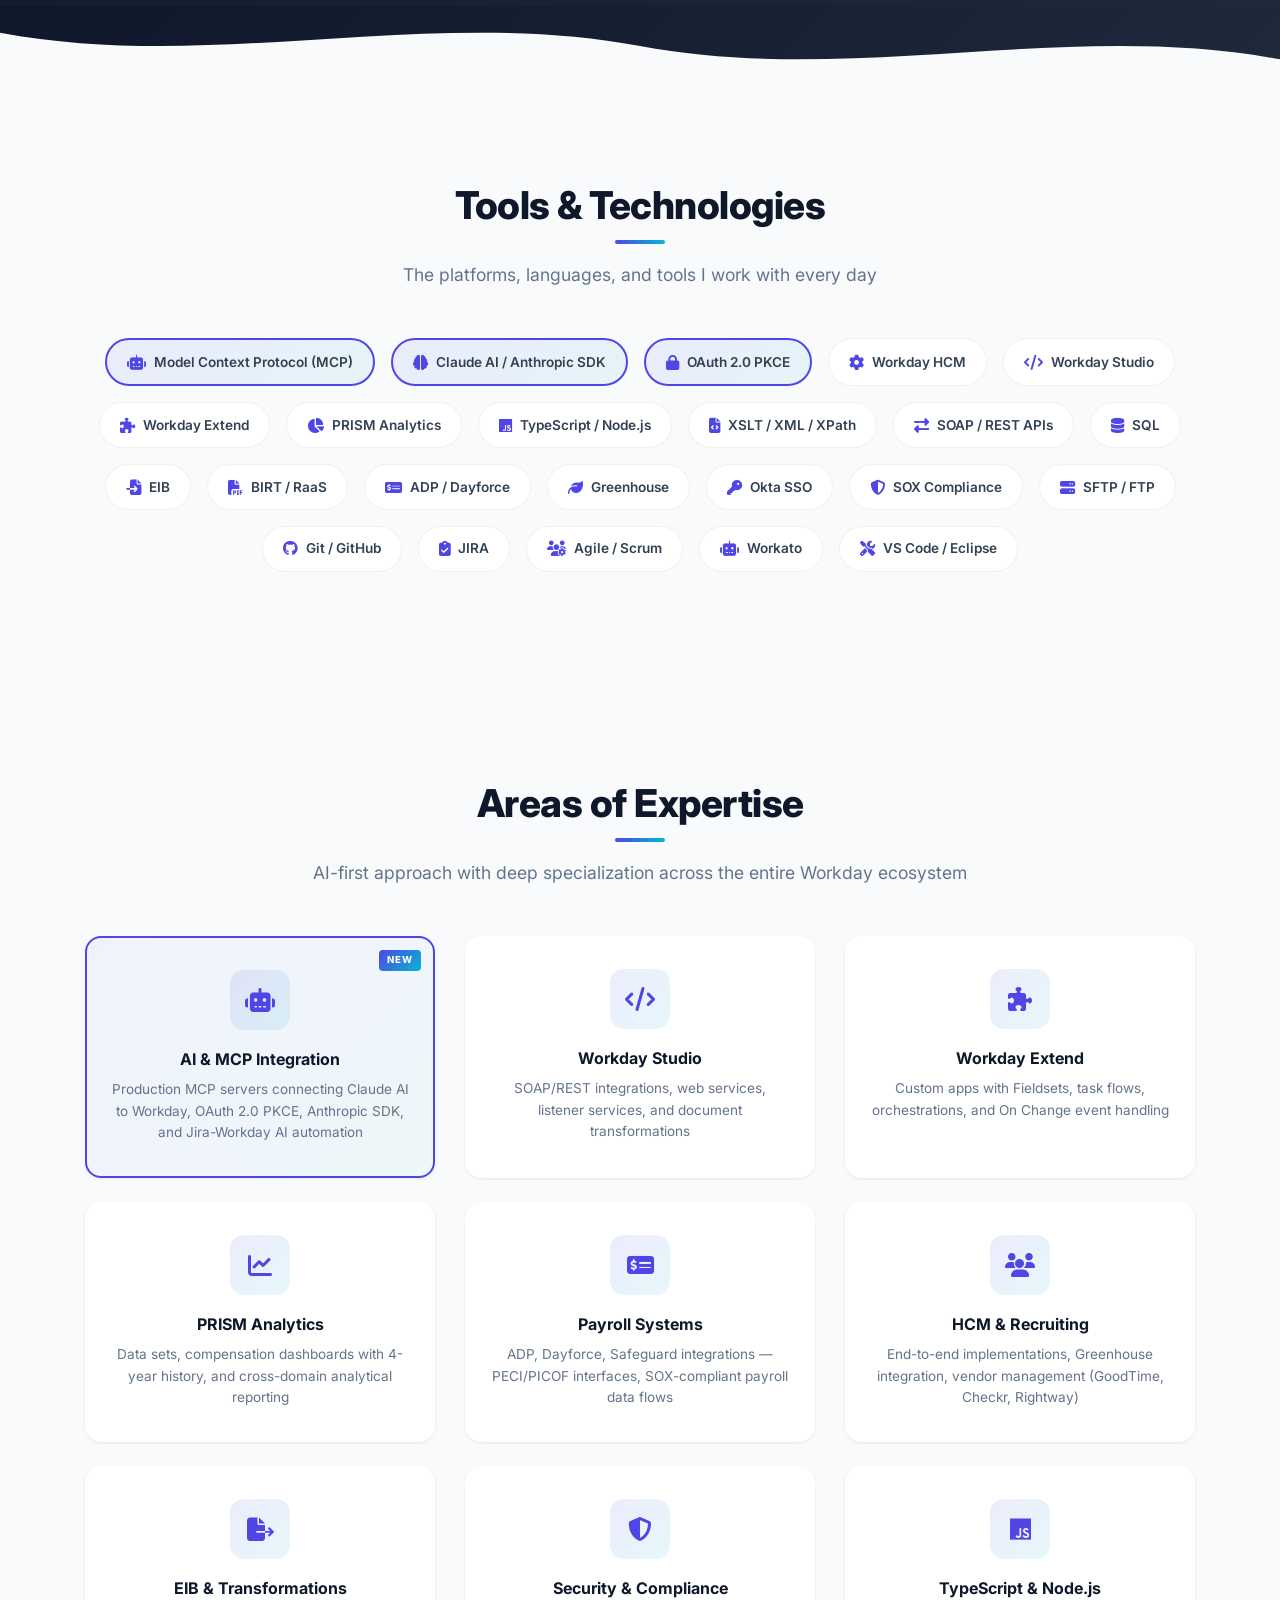
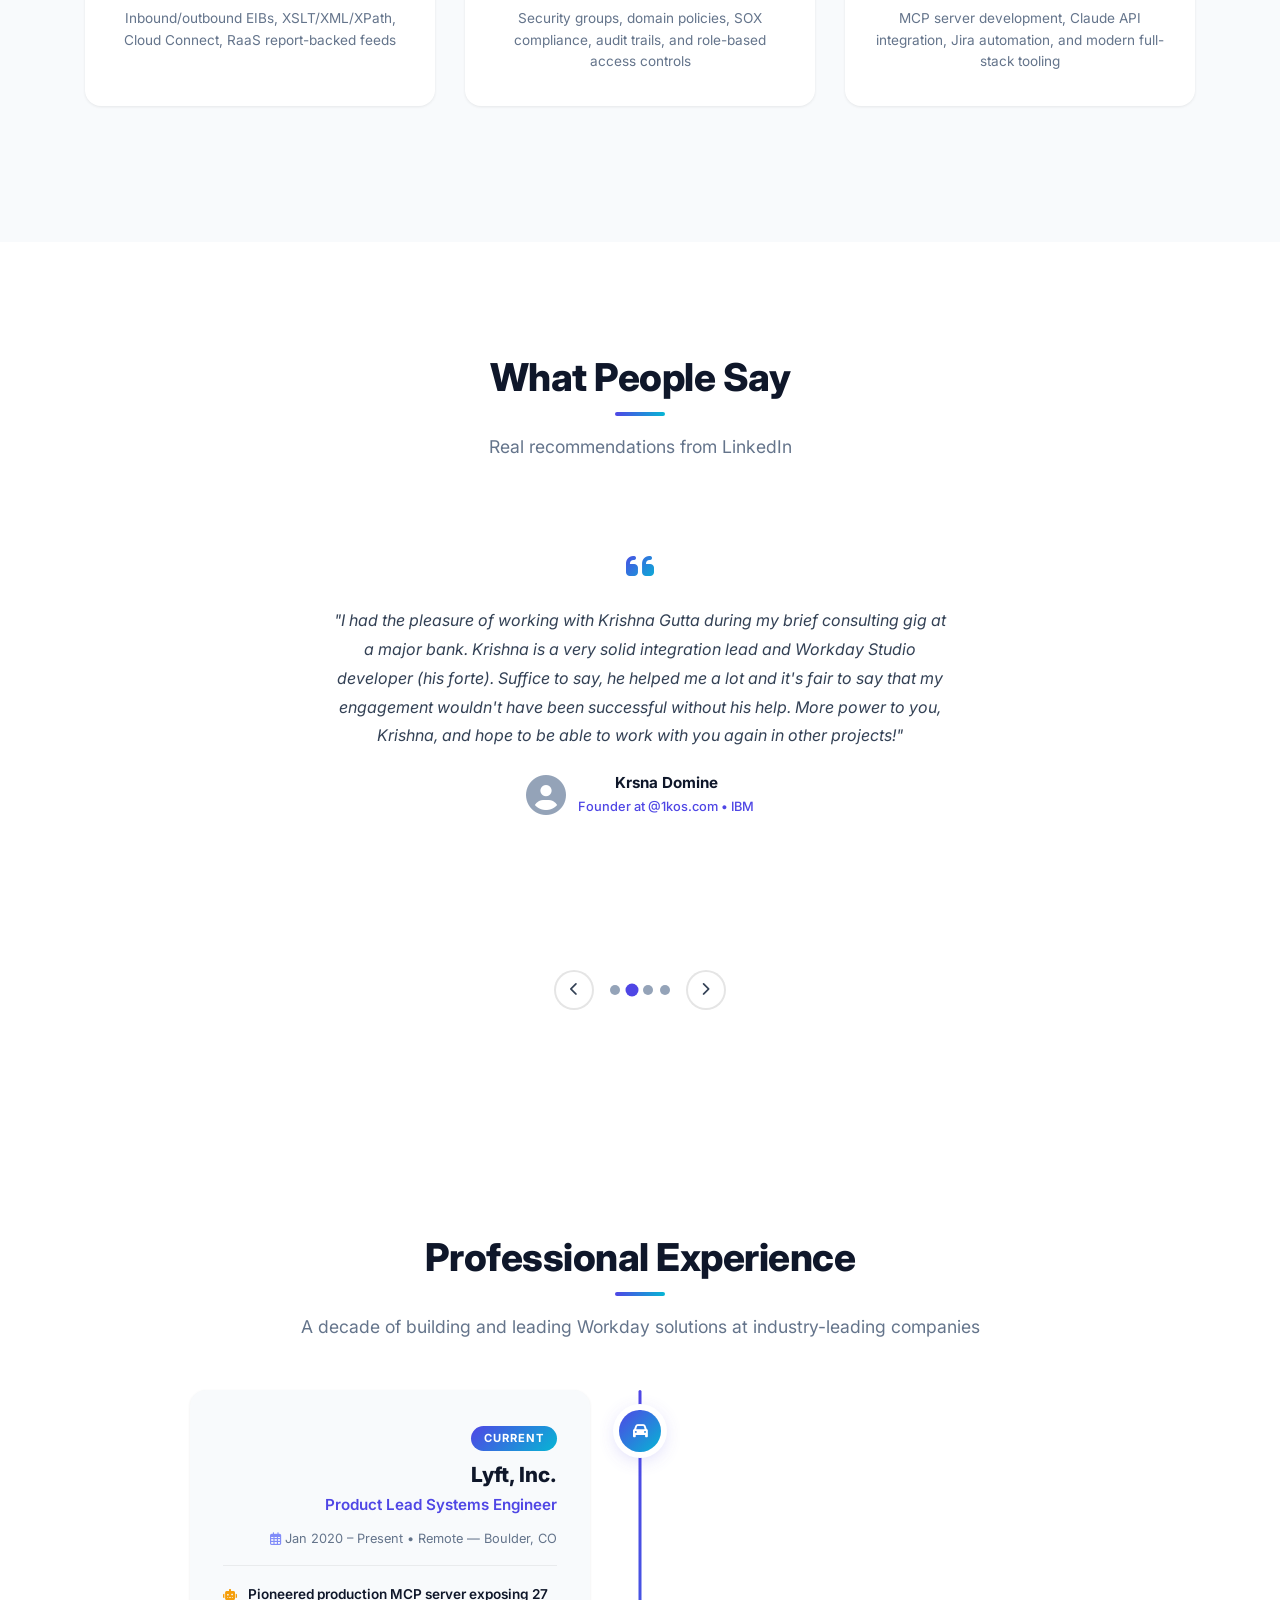
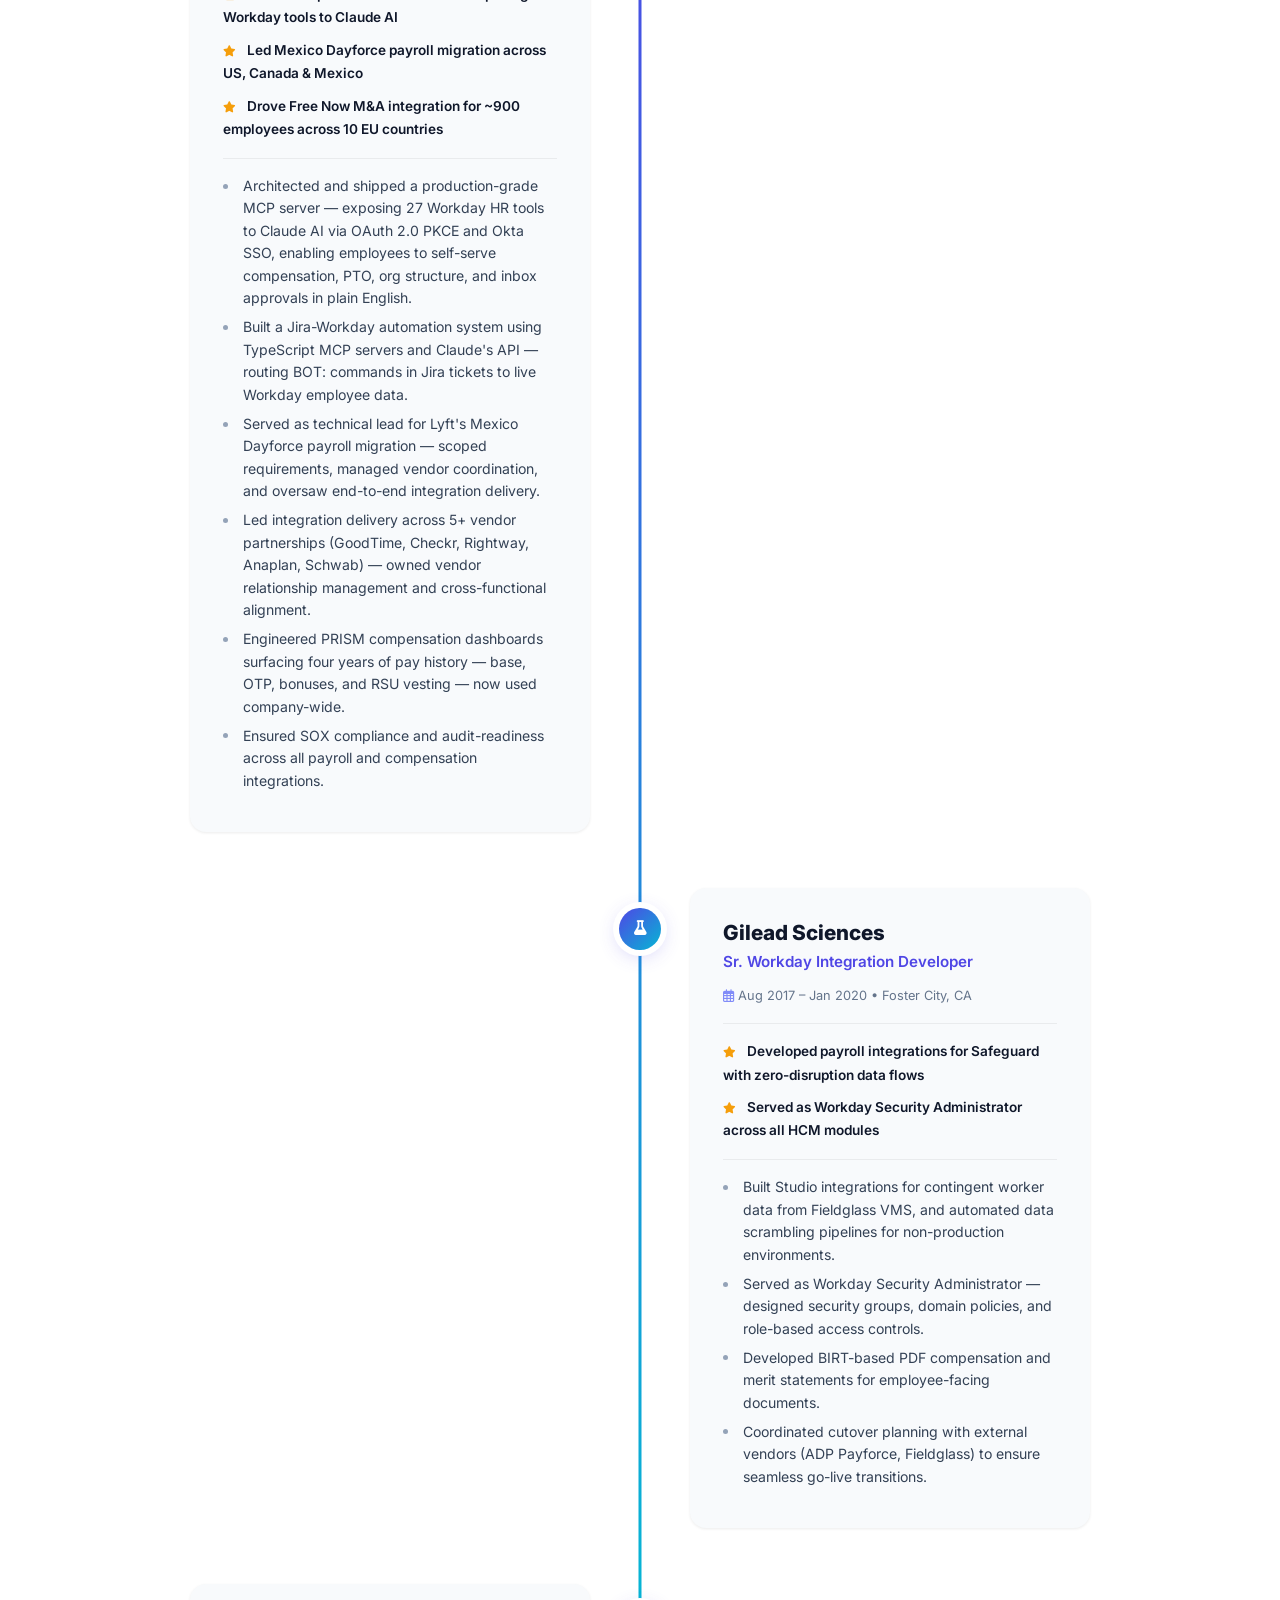
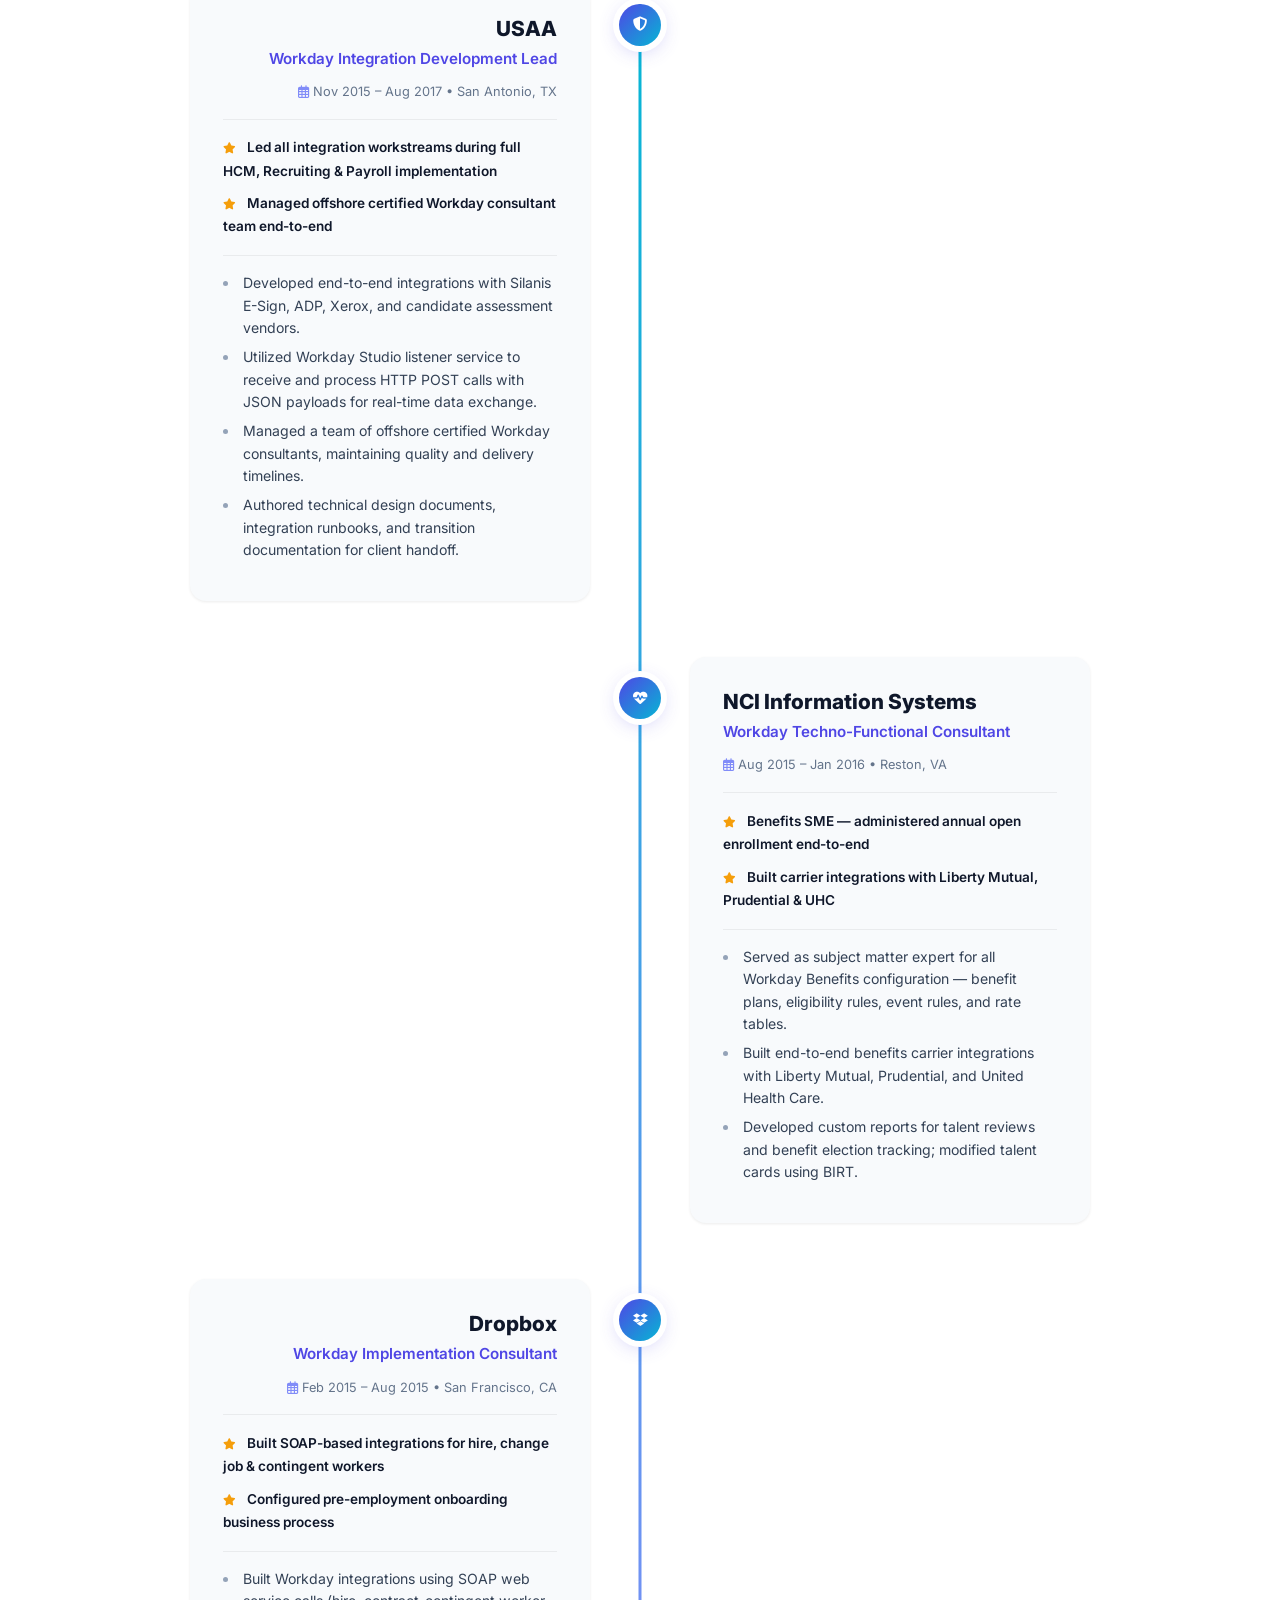
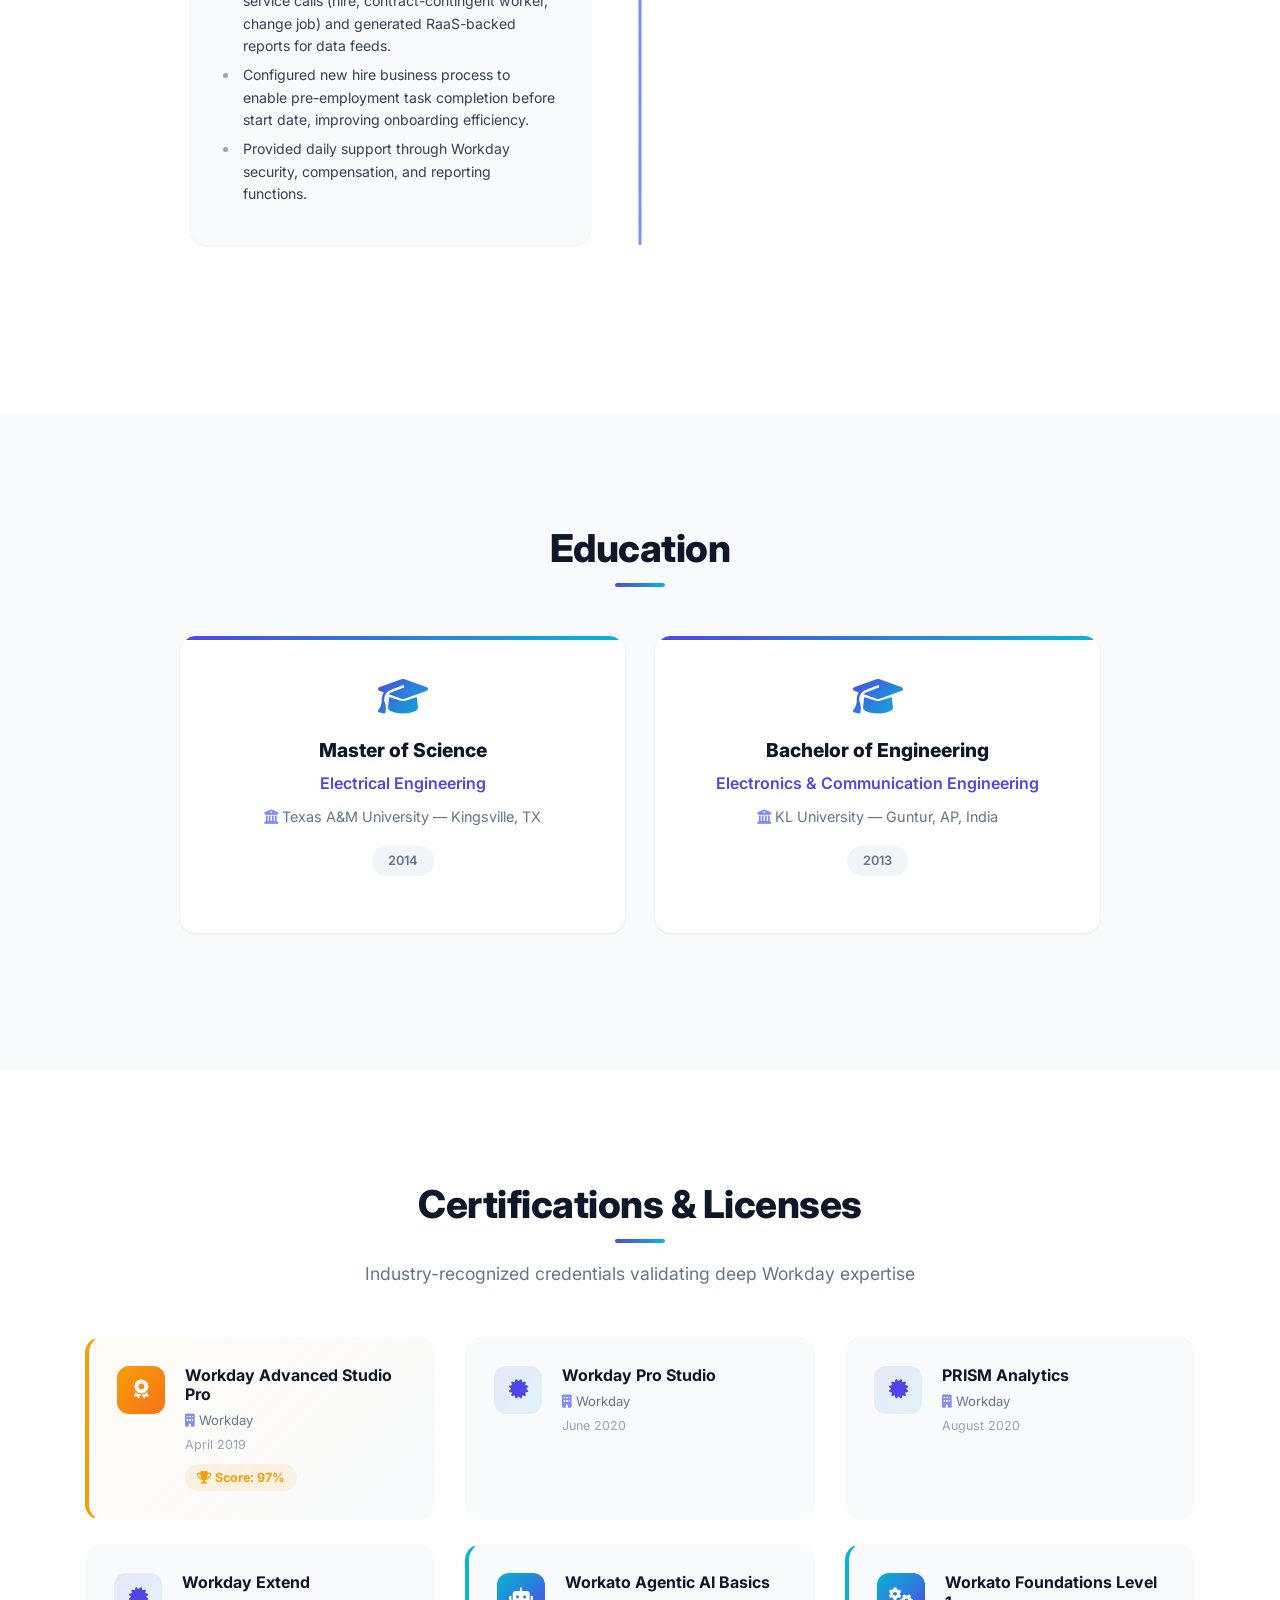
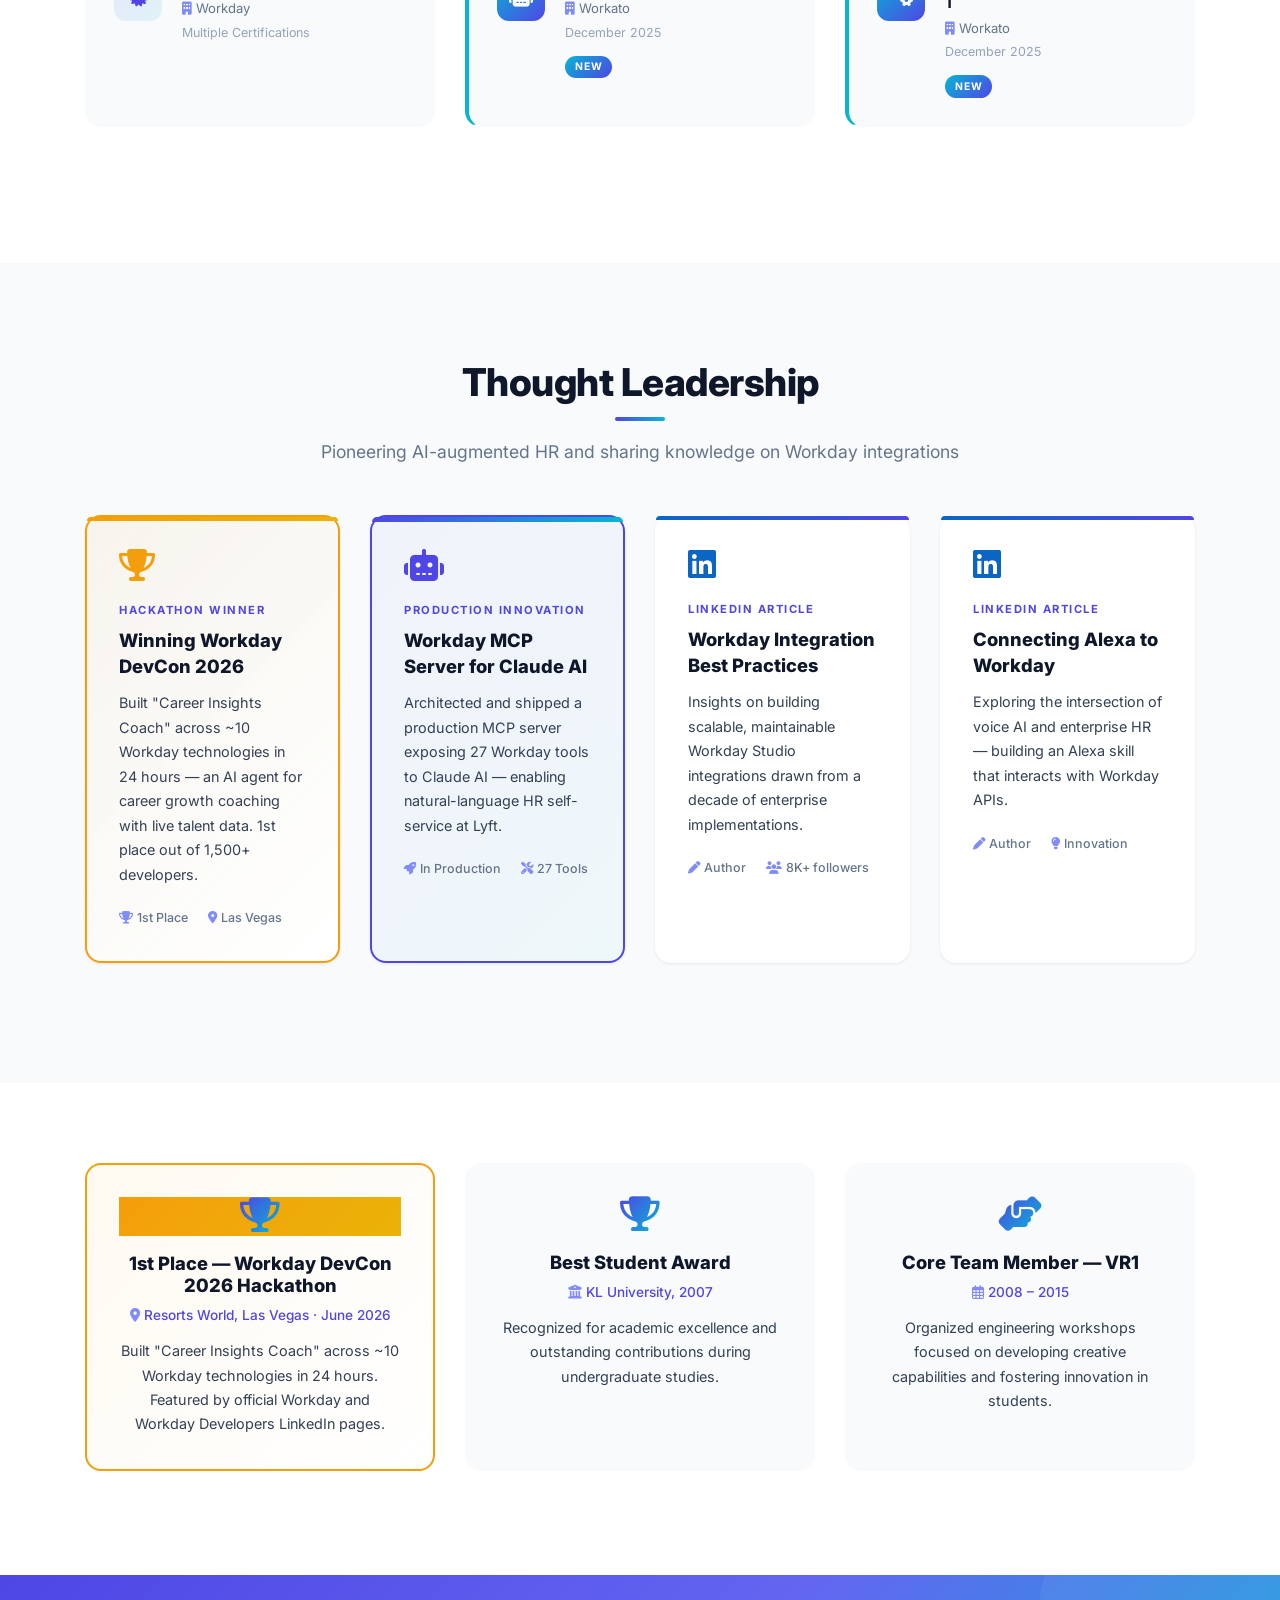
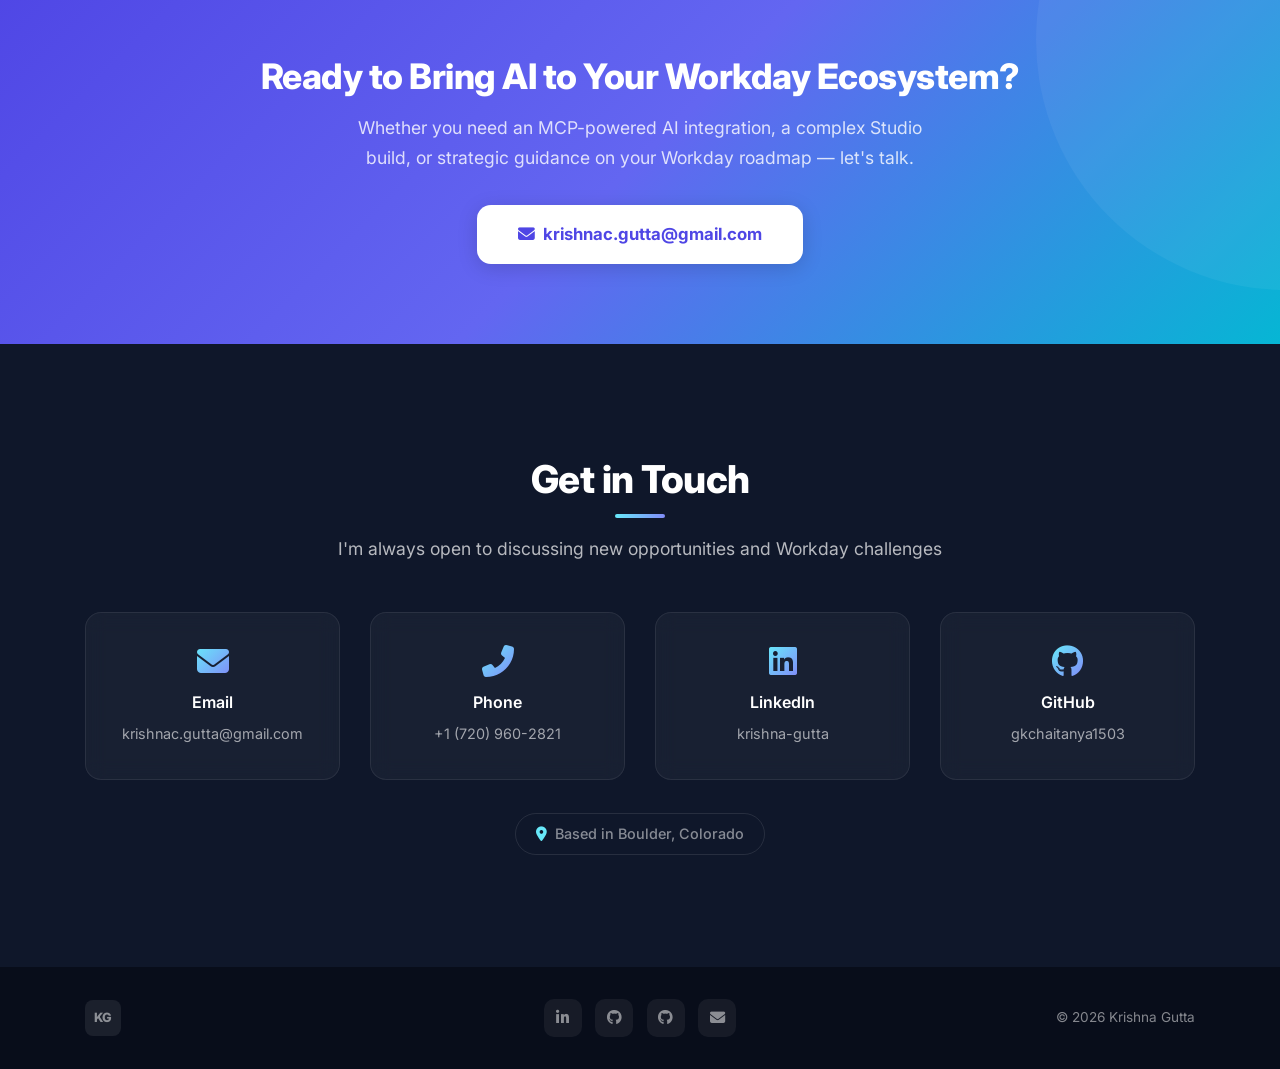
==== commit fa580e26: "Add Workday DevCon 2026 Hackathon 1st Place win across the site Hero: gold trophy badge "1st Place ·" ====
--- a/index.html
+++ b/index.html
@@ -30,7 +30,7 @@
       "@context": "https://schema.org",
       "@type": "Person",
       "name": "Krishna Gutta",
-      "jobTitle": "Senior Workday Systems Engineer",
+      "jobTitle": "Product Lead Systems Engineer",
       "url": "https://gkchaitanya1503.github.io/myportfolio/",
       "address": {"@type": "PostalAddress", "addressLocality": "Boulder", "addressRegion": "CO", "addressCountry": "US"},
       "sameAs": [
@@ -134,6 +134,11 @@
       <div class="col-lg-7 text-center text-lg-left" data-aos="fade-right" data-aos-duration="1000">
         <p class="hero-greeting" id="hero-greeting">Hello, I'm</p>
         <h1 class="hero-title">Krishna Gutta</h1>
+        <a href="#projects" class="hero-award-badge">
+          <i class="fas fa-trophy mr-2"></i>
+          <span>1st Place &middot; Workday DevCon 2026 Hackathon</span>
+          <i class="fas fa-arrow-right ml-2"></i>
+        </a>
         <div class="hero-typed-wrap">
           <span class="hero-typed-prefix">I build </span>
           <span class="hero-typed" id="typed-text"></span>
@@ -155,7 +160,7 @@
           <a href="#contact" class="btn hero-btn-outline">
             <i class="fas fa-paper-plane mr-2"></i>Let's Connect
           </a>
-          <a href="Krishna_Gutta_Resume 2026.docx" download class="btn hero-btn-ghost">
+          <a href="Krishna_Gutta_Resume_2026.docx" download class="btn hero-btn-ghost">
             <i class="fas fa-download mr-2"></i>Resume
           </a>
         </div>
@@ -193,6 +198,43 @@
     <p class="section-subtitle text-center" data-aos="fade-up" data-aos-delay="150">Open-source MCP servers, integrations, and production tools — bridging Workday and AI</p>
 
     <div class="row mt-5">
+      <!-- Career Insights Coach — DevCon 2026 Hackathon Winner -->
+      <div class="col-12 mb-4" data-aos="fade-up" data-aos-delay="50">
+        <div class="project-card project-card-featured project-card-winner">
+          <div class="project-card-header">
+            <div class="project-icon project-icon-winner"><i class="fas fa-trophy"></i></div>
+            <div class="project-badges">
+              <span class="project-status project-status-winner"><i class="fas fa-trophy mr-1"></i>1st Place</span>
+              <span class="project-star"><i class="fas fa-star"></i>DevCon 2026</span>
+            </div>
+          </div>
+          <div class="row align-items-center">
+            <div class="col-lg-7">
+              <h3 class="project-title">Career Insights Coach</h3>
+              <p class="project-tagline">1st Place — Workday DevCon 2026 Hackathon &middot; Resorts World, Las Vegas</p>
+              <p class="project-description">An AI agent that coaches employees through career growth: analyze skills, surface internal-mobility paths from live talent data, and take action — all in one conversation. Built in 24 hours across ~10 Workday technologies, nearly the entire agentic stack announced that same week. 1,500+ in-person developers, ~8,000 online. Featured by the official Workday and Workday Developers LinkedIn pages.</p>
+              <p class="project-description" style="font-size:0.82rem;color:var(--gray);margin-bottom:0.75rem;"><strong>Team:</strong> Krishna Gutta, Austin Niehaus, Andrew Cesario, Bala Veeramachaneni (a2i Technology Collective + Lyft)</p>
+              <div class="project-tech-stack">
+                <span class="tech-badge">Developer Agent</span>
+                <span class="tech-badge">Workday Extend</span>
+                <span class="tech-badge">Extend Agent</span>
+                <span class="tech-badge">A2UI</span>
+                <span class="tech-badge">Data Cloud</span>
+                <span class="tech-badge">Orchestrate</span>
+                <span class="tech-badge">ASOR</span>
+                <span class="tech-badge">Prism Analytics</span>
+                <span class="tech-badge">Workday Everywhere</span>
+                <span class="tech-badge">Claude / A2A</span>
+              </div>
+            </div>
+            <div class="col-lg-5 mt-3 mt-lg-0">
+              <img src="Images/devcon-1st-place.jpg" alt="Krishna Gutta — 1st Place, Workday DevCon 2026 Hackathon" class="project-image" loading="lazy">
+              <img src="Images/career-insights-coach-architecture.png" alt="Career Insights Coach Architecture" class="project-image mt-2" loading="lazy">
+            </div>
+          </div>
+        </div>
+      </div>
+
       <!-- Workday MCP / OAuth PKCE -->
       <div class="col-lg-6 mb-4" data-aos="fade-up" data-aos-delay="100">
         <a href="https://github.com/gkchaitanya1503/workday-oauth-poc" target="_blank" rel="noopener noreferrer" class="project-card-link">
@@ -416,7 +458,7 @@
         <h2 class="section-heading">About Me</h2>
         <div class="heading-underline heading-underline-left"></div>
         <p class="about-text mt-4">
-          I'm a Senior Workday Systems Engineer who turns complex HR technology challenges into elegant, scalable solutions. Currently pioneering AI-augmented HR infrastructure at Lyft — I built a production Model Context Protocol (MCP) server that exposes 27 Workday tools to Claude AI, enabling employees to self-serve HR data in plain English.
+          I'm a Product Lead Systems Engineer who turns complex HR technology challenges into elegant, scalable solutions. Currently pioneering AI-augmented HR infrastructure at Lyft — I built a production Model Context Protocol (MCP) server that exposes 27 Workday tools to Claude AI, enabling employees to self-serve HR data in plain English.
         </p>
         <p class="about-text">
           Over 11+ years, I've architected integrations, led M&amp;A data migrations, built custom Extend applications, and delivered PRISM analytics dashboards for some of the most recognized names in tech and healthcare. My approach combines deep technical expertise with a strategic understanding of HR business processes: <strong>deliver AI-powered systems that genuinely make people's work lives better.</strong>
@@ -476,10 +518,10 @@
         </div>
       </div>
       <div class="col-lg-2 col-md-4 col-6 mb-4" data-aos="zoom-in" data-aos-delay="350">
-        <div class="stat-card">
-          <div class="stat-number" data-target="8">0</div>
-          <div class="stat-suffix">K+</div>
-          <p class="stat-label">LinkedIn Followers</p>
+        <div class="stat-card stat-card-winner">
+          <div class="stat-number" data-target="1">0</div>
+          <div class="stat-suffix">st</div>
+          <p class="stat-label">DevCon 2026 Hackathon</p>
         </div>
       </div>
     </div>
@@ -680,7 +722,7 @@
         <div class="timeline-content">
           <div class="timeline-badge">Current</div>
           <h3>Lyft, Inc.</h3>
-          <span class="timeline-role">Senior Workday Systems Engineer</span>
+          <span class="timeline-role">Product Lead Systems Engineer</span>
           <span class="timeline-date"><i class="far fa-calendar-alt mr-1"></i>Jan 2020 &ndash; Present &bull; Remote &mdash; Boulder, CO</span>
           <div class="timeline-achievements">
             <div class="achievement"><i class="fas fa-robot"></i> Pioneered production MCP server exposing 27 Workday tools to Claude AI</div>
@@ -897,7 +939,19 @@
     <div class="heading-underline" data-aos="fade-up" data-aos-delay="100"></div>
     <p class="section-subtitle text-center" data-aos="fade-up" data-aos-delay="150">Pioneering AI-augmented HR and sharing knowledge on Workday integrations</p>
     <div class="row mt-5 justify-content-center">
-      <div class="col-lg-4 col-md-6 mb-4" data-aos="fade-up" data-aos-delay="200">
+      <div class="col-lg-3 col-md-6 mb-4" data-aos="fade-up" data-aos-delay="150">
+        <div class="pub-card pub-card-winner">
+          <div class="pub-icon"><i class="fas fa-trophy"></i></div>
+          <div class="pub-type">Hackathon Winner</div>
+          <h4>Winning Workday DevCon 2026</h4>
+          <p>Built "Career Insights Coach" across ~10 Workday technologies in 24 hours — an AI agent for career growth coaching with live talent data. 1st place out of 1,500+ developers.</p>
+          <div class="pub-meta">
+            <span><i class="fas fa-trophy mr-1"></i>1st Place</span>
+            <span><i class="fas fa-map-marker-alt mr-1"></i>Las Vegas</span>
+          </div>
+        </div>
+      </div>
+      <div class="col-lg-3 col-md-6 mb-4" data-aos="fade-up" data-aos-delay="200">
         <div class="pub-card pub-card-featured">
           <div class="pub-icon"><i class="fas fa-robot"></i></div>
           <div class="pub-type">Production Innovation</div>
@@ -909,7 +963,7 @@
           </div>
         </div>
       </div>
-      <div class="col-lg-4 col-md-6 mb-4" data-aos="fade-up" data-aos-delay="300">
+      <div class="col-lg-3 col-md-6 mb-4" data-aos="fade-up" data-aos-delay="300">
         <div class="pub-card">
           <div class="pub-icon"><i class="fab fa-linkedin"></i></div>
           <div class="pub-type">LinkedIn Article</div>
@@ -921,7 +975,7 @@
           </div>
         </div>
       </div>
-      <div class="col-lg-4 col-md-6 mb-4" data-aos="fade-up" data-aos-delay="400">
+      <div class="col-lg-3 col-md-6 mb-4" data-aos="fade-up" data-aos-delay="400">
         <div class="pub-card">
           <div class="pub-icon"><i class="fab fa-linkedin"></i></div>
           <div class="pub-type">LinkedIn Article</div>
@@ -941,7 +995,15 @@
 <section id="volunteer">
   <div class="container">
     <div class="row justify-content-center">
-      <div class="col-lg-5 col-md-6 mb-4" data-aos="fade-right" data-aos-delay="100">
+      <div class="col-lg-4 col-md-6 mb-4" data-aos="fade-up" data-aos-delay="100">
+        <div class="volunteer-card volunteer-card-winner">
+          <div class="volunteer-icon"><i class="fas fa-trophy"></i></div>
+          <h4>1st Place — Workday DevCon 2026 Hackathon</h4>
+          <p class="volunteer-org"><i class="fas fa-map-marker-alt mr-1"></i>Resorts World, Las Vegas &middot; June 2026</p>
+          <p class="volunteer-desc">Built "Career Insights Coach" across ~10 Workday technologies in 24 hours. Featured by official Workday and Workday Developers LinkedIn pages.</p>
+        </div>
+      </div>
+      <div class="col-lg-4 col-md-6 mb-4" data-aos="fade-up" data-aos-delay="200">
         <div class="volunteer-card">
           <div class="volunteer-icon"><i class="fas fa-trophy"></i></div>
           <h4>Best Student Award</h4>
@@ -949,7 +1011,7 @@
           <p class="volunteer-desc">Recognized for academic excellence and outstanding contributions during undergraduate studies.</p>
         </div>
       </div>
-      <div class="col-lg-5 col-md-6 mb-4" data-aos="fade-left" data-aos-delay="200">
+      <div class="col-lg-4 col-md-6 mb-4" data-aos="fade-up" data-aos-delay="300">
         <div class="volunteer-card">
           <div class="volunteer-icon"><i class="fas fa-hands-helping"></i></div>
           <h4>Core Team Member — VR1</h4>
@@ -1408,9 +1470,9 @@
       var low = q.toLowerCase();
       setTimeout(function() {
         if (match(low, ['experience','work','career','year','how long'])) {
-          addBotMsg("Krishna has <strong>11+ years</strong> of Workday experience across 5 enterprise companies: <strong>Lyft, Gilead Sciences, USAA, NCI Information Systems,</strong> and <strong>Dropbox</strong>. He's currently a Senior Workday Systems Engineer at Lyft (since Jan 2020), where he pioneered a <strong>production MCP server connecting Claude AI to Workday</strong>.");
+          addBotMsg("Krishna has <strong>11+ years</strong> of Workday experience across 5 enterprise companies: <strong>Lyft, Gilead Sciences, USAA, NCI Information Systems,</strong> and <strong>Dropbox</strong>. He's currently a Product Lead Systems Engineer at Lyft (since Jan 2020), where he pioneered a <strong>production MCP server connecting Claude AI to Workday</strong>.");
         } else if (match(low, ['company','companies','where','employer','worked at','lyft','gilead','usaa','dropbox','nci'])) {
-          addBotMsg("<strong>Companies:</strong><br>&#8226; <strong>Lyft</strong> — Senior Workday Systems Engineer (2020–Present)<br>&#8226; <strong>Gilead Sciences</strong> — Sr. Integration Developer (2017–2020)<br>&#8226; <strong>USAA</strong> — Integration Development Lead (2015–2017)<br>&#8226; <strong>NCI Information Systems</strong> — Techno-Functional Consultant (2015–2016)<br>&#8226; <strong>Dropbox</strong> — Implementation Consultant (2015)");
+          addBotMsg("<strong>Companies:</strong><br>&#8226; <strong>Lyft</strong> — Product Lead Systems Engineer (2020–Present)<br>&#8226; <strong>Gilead Sciences</strong> — Sr. Integration Developer (2017–2020)<br>&#8226; <strong>USAA</strong> — Integration Development Lead (2015–2017)<br>&#8226; <strong>NCI Information Systems</strong> — Techno-Functional Consultant (2015–2016)<br>&#8226; <strong>Dropbox</strong> — Implementation Consultant (2015)");
         } else if (match(low, ['skill','expert','specializ','know','good at','what can','capable'])) {
           addBotMsg("Krishna's core expertise:<br>&#8226; <strong>AI & MCP</strong> — Production MCP servers, Claude AI, Anthropic SDK<br>&#8226; <strong>Workday Studio</strong> — SOAP/REST integrations<br>&#8226; <strong>TypeScript/Node.js</strong> — MCP servers, Jira automation<br>&#8226; <strong>PRISM Analytics</strong> — Dashboards & datasets<br>&#8226; <strong>Payroll</strong> — ADP, Dayforce, Safeguard<br>&#8226; <strong>Security & Compliance</strong> — SOX, audit-readiness<br>&#8226; <strong>Reporting</strong> — Advanced, composite, BIRT, RAAS");
         } else if (match(low, ['education','study','degree','university','college','school'])) {
@@ -1428,7 +1490,7 @@
         } else if (match(low, ['article','publish','write','blog','thought','alexa','voice'])) {
           addBotMsg("Krishna has published <strong>LinkedIn Pulse articles</strong> on:<br>&#8226; <strong>Workday Integration Best Practices</strong> — building scalable Studio integrations<br>&#8226; <strong>Connecting Alexa to Workday</strong> — voice AI meets enterprise HR<br><br>He shares insights with his <strong>8,000+ LinkedIn followers</strong>.");
         } else if (match(low, ['award','best student','honor','achievement','recognition'])) {
-          addBotMsg("<strong>Awards:</strong><br>&#8226; <strong>Best Student Award</strong> — KL University (2007)<br>&#8226; <strong>Workday Advanced Studio Pro</strong> — scored <strong>97%</strong> (top percentile)<br><br>Krishna was also a <strong>Core Team Member at VR1</strong>, organizing engineering workshops (2008–2015).");
+          addBotMsg("<strong>Awards:</strong><br>&#8226; <strong>1st Place — Workday DevCon 2026 Hackathon</strong> (Resorts World, Las Vegas) — built 'Career Insights Coach' across ~10 Workday technologies in 24 hours. 1,500+ developers.<br>&#8226; <strong>Best Student Award</strong> — KL University (2007)<br>&#8226; <strong>Workday Advanced Studio Pro</strong> — scored <strong>97%</strong> (top percentile)");
         } else if (match(low, ['volunteer','community','workshop','vr1'])) {
           addBotMsg("Krishna served as a <strong>Core Team Member at VR1</strong> (2008–2015), organizing engineering workshops focused on developing creative capabilities and fostering innovation in students.");
         } else if (match(low, ['location','where','live','based','city','denver','colorado','boulder'])) {
@@ -1446,7 +1508,7 @@
         } else if (match(low, ['chess','hobby','free time','fun'])) {
           addBotMsg("Outside of work, Krishna enjoys playing <strong>chess</strong> — it keeps his strategic thinking sharp!");
         } else if (match(low, ['resume','cv','download'])) {
-          addBotMsg("You can download Krishna's resume directly: <a href='Krishna_Gutta_Resume 2026.docx' download>Download Resume</a>");
+          addBotMsg("You can download Krishna's resume directly: <a href='Krishna_Gutta_Resume_2026.docx' download>Download Resume</a>");
         } else if (match(low, ['thank','thanks','awesome','great'])) {
           addBotMsg("You're welcome! Feel free to ask anything else or <a href='#contact'>reach out to Krishna directly</a>.");
         } else {
--- a/styles.css
+++ b/styles.css
@@ -697,6 +697,34 @@
   100% { box-shadow: 0 0 0 0 rgba(16, 185, 129, 0); }
 }
 
+/* Hero Award Badge */
+.hero-award-badge {
+  display: inline-flex;
+  align-items: center;
+  gap: 0.35rem;
+  background: linear-gradient(135deg, rgba(245, 158, 11, 0.2), rgba(234, 179, 8, 0.12));
+  border: 1px solid rgba(245, 158, 11, 0.5);
+  color: #fbbf24 !important;
+  padding: 0.5rem 1.1rem;
+  border-radius: 999px;
+  font-size: 0.88rem;
+  font-weight: 700;
+  text-decoration: none !important;
+  margin-bottom: 1rem;
+  transition: all 0.3s ease;
+  backdrop-filter: blur(10px);
+  -webkit-backdrop-filter: blur(10px);
+  letter-spacing: 0.2px;
+}
+
+.hero-award-badge:hover {
+  background: linear-gradient(135deg, rgba(245, 158, 11, 0.35), rgba(234, 179, 8, 0.2));
+  border-color: #f59e0b;
+  transform: translateY(-2px);
+  color: #fde68a !important;
+  text-decoration: none !important;
+}
+
 /* ========================================
    FEATURED PROJECTS
    ======================================== */
@@ -756,6 +784,92 @@
 .project-card-featured::before {
   height: 5px;
   opacity: 1;
+}
+
+/* Hackathon winner card — gold accent */
+.project-card-winner {
+  border: 2px solid var(--gold) !important;
+  background: linear-gradient(135deg, rgba(245, 158, 11, 0.06), rgba(234, 179, 8, 0.03)) !important;
+}
+
+.project-card-winner::before {
+  background: linear-gradient(90deg, var(--gold), #eab308) !important;
+  height: 5px;
+  opacity: 1;
+}
+
+.project-icon-winner {
+  background: linear-gradient(135deg, var(--gold), #eab308) !important;
+  box-shadow: 0 6px 20px rgba(245, 158, 11, 0.35) !important;
+}
+
+.project-status-winner {
+  background: rgba(245, 158, 11, 0.15);
+  color: #b45309;
+  font-weight: 800;
+}
+
+.project-image {
+  width: 100%;
+  border-radius: var(--radius);
+  box-shadow: var(--shadow-md);
+  object-fit: cover;
+}
+
+.stat-card-winner {
+  border: 2px solid var(--gold);
+  background: rgba(245, 158, 11, 0.1) !important;
+}
+
+.stat-card-winner .stat-number {
+  background: linear-gradient(135deg, var(--gold), #fde68a) !important;
+  -webkit-background-clip: text;
+  -webkit-text-fill-color: transparent;
+  background-clip: text;
+}
+
+.stat-card-winner .stat-suffix {
+  color: var(--gold) !important;
+}
+
+.pub-card-winner {
+  border: 2px solid var(--gold) !important;
+  background: linear-gradient(135deg, rgba(245, 158, 11, 0.06), var(--white)) !important;
+}
+
+.pub-card-winner::before {
+  background: linear-gradient(90deg, var(--gold), #eab308) !important;
+  height: 5px;
+}
+
+.pub-card-winner .pub-icon i {
+  color: var(--gold) !important;
+  -webkit-text-fill-color: var(--gold) !important;
+}
+
+.volunteer-card-winner {
+  border: 2px solid var(--gold) !important;
+  background: linear-gradient(135deg, rgba(245, 158, 11, 0.06), var(--white)) !important;
+}
+
+.volunteer-card-winner .volunteer-icon {
+  background: linear-gradient(135deg, var(--gold), #eab308) !important;
+}
+
+body.dark-mode .project-card-winner {
+  background: linear-gradient(135deg, rgba(245, 158, 11, 0.1), #1e293b) !important;
+  border-color: var(--gold) !important;
+}
+body.dark-mode .project-status-winner { background: rgba(245, 158, 11, 0.2); color: #fbbf24; }
+body.dark-mode .stat-card-winner { background: rgba(245, 158, 11, 0.12) !important; }
+body.dark-mode .pub-card-winner {
+  background: linear-gradient(135deg, rgba(245, 158, 11, 0.1), #1e293b) !important;
+  border-color: var(--gold) !important;
+}
+body.dark-mode .pub-card-winner .pub-icon i { color: #fbbf24 !important; -webkit-text-fill-color: #fbbf24 !important; }
+body.dark-mode .volunteer-card-winner {
+  background: linear-gradient(135deg, rgba(245, 158, 11, 0.1), #1e293b) !important;
+  border-color: var(--gold) !important;
 }
 
 .project-card-upcoming {
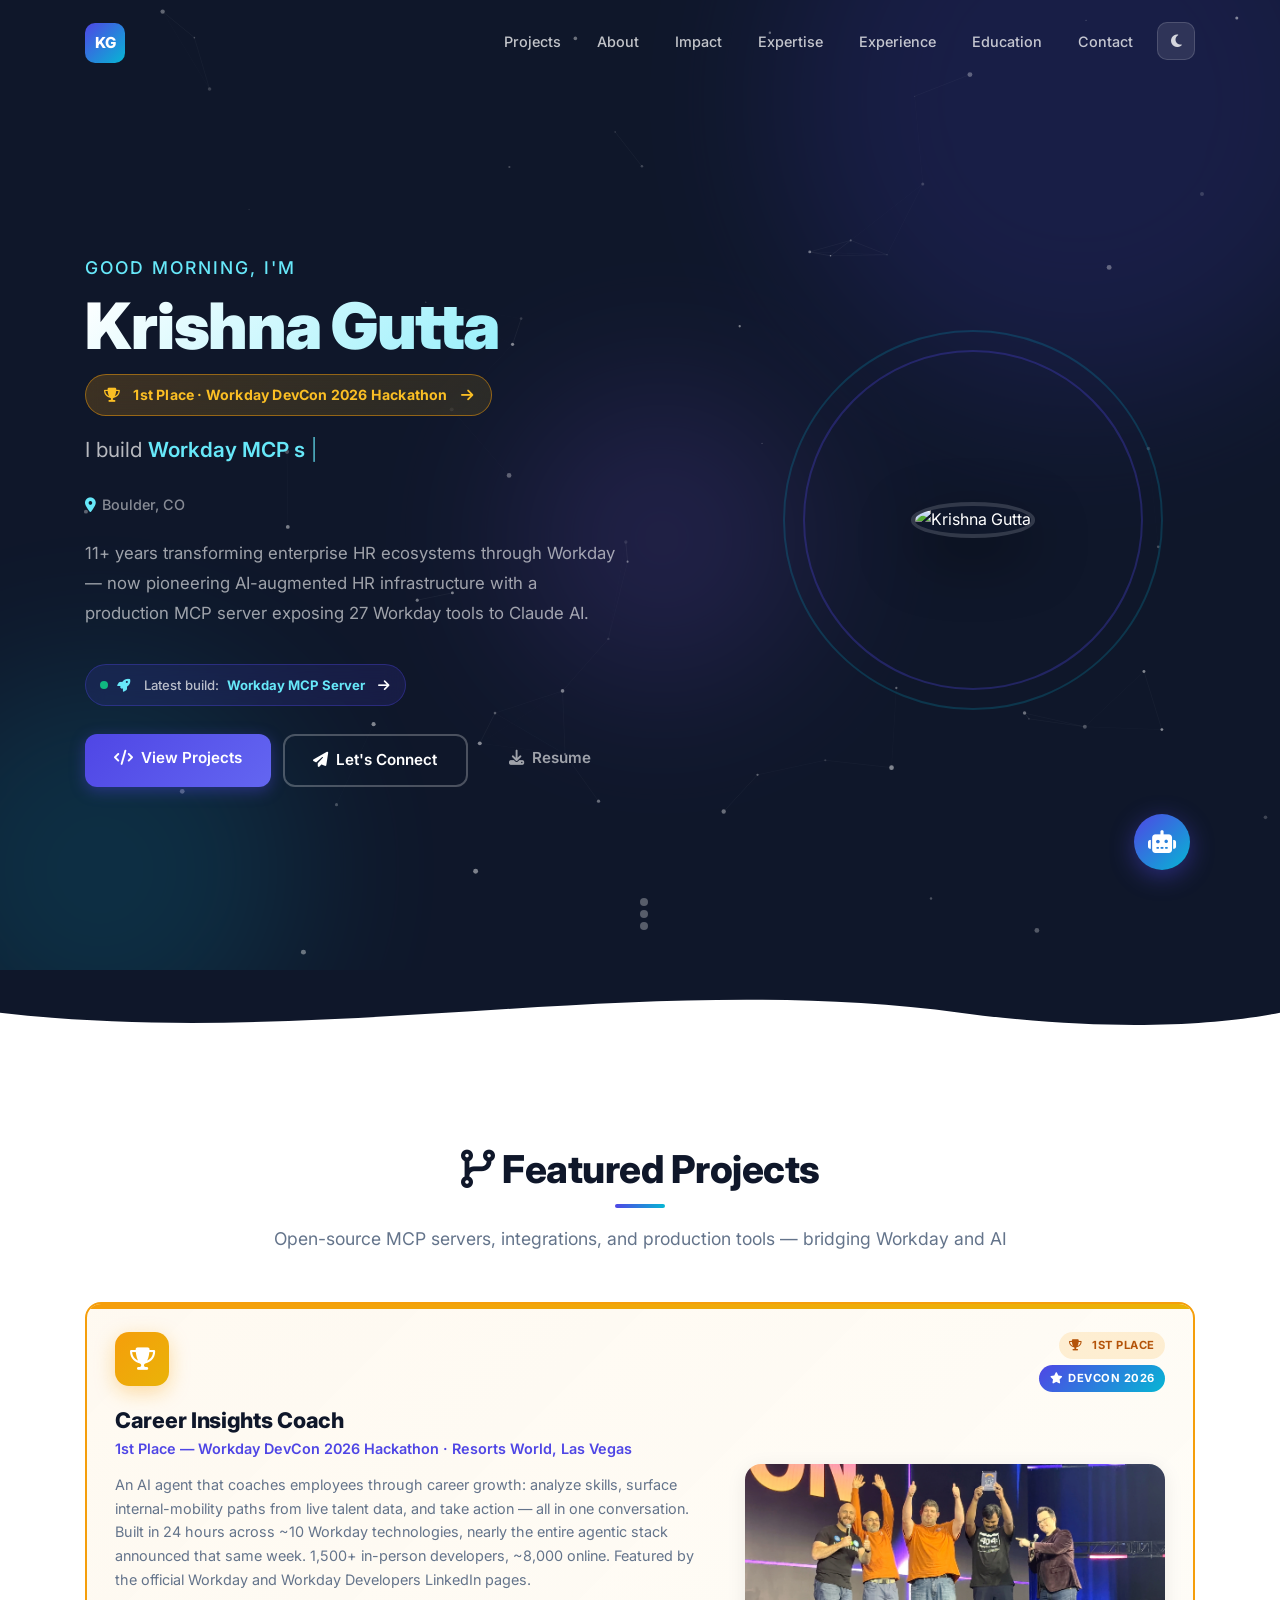
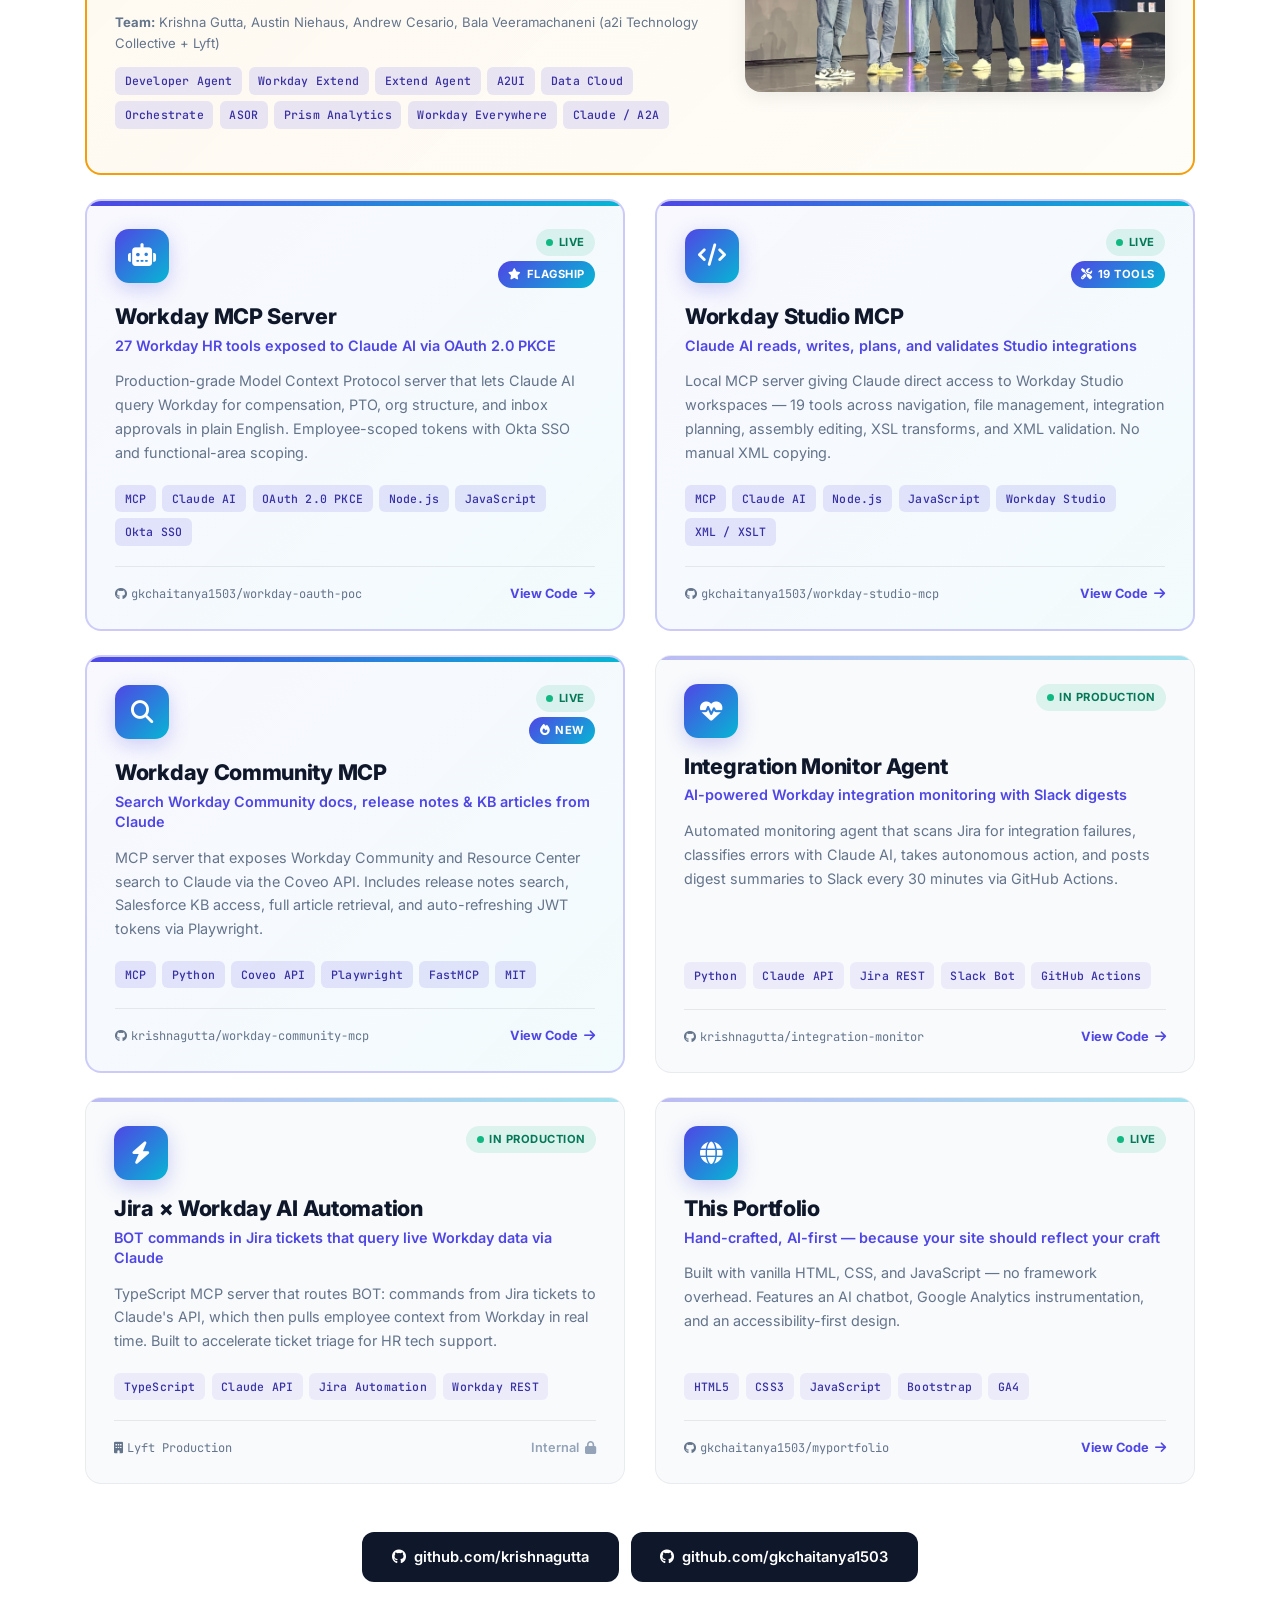
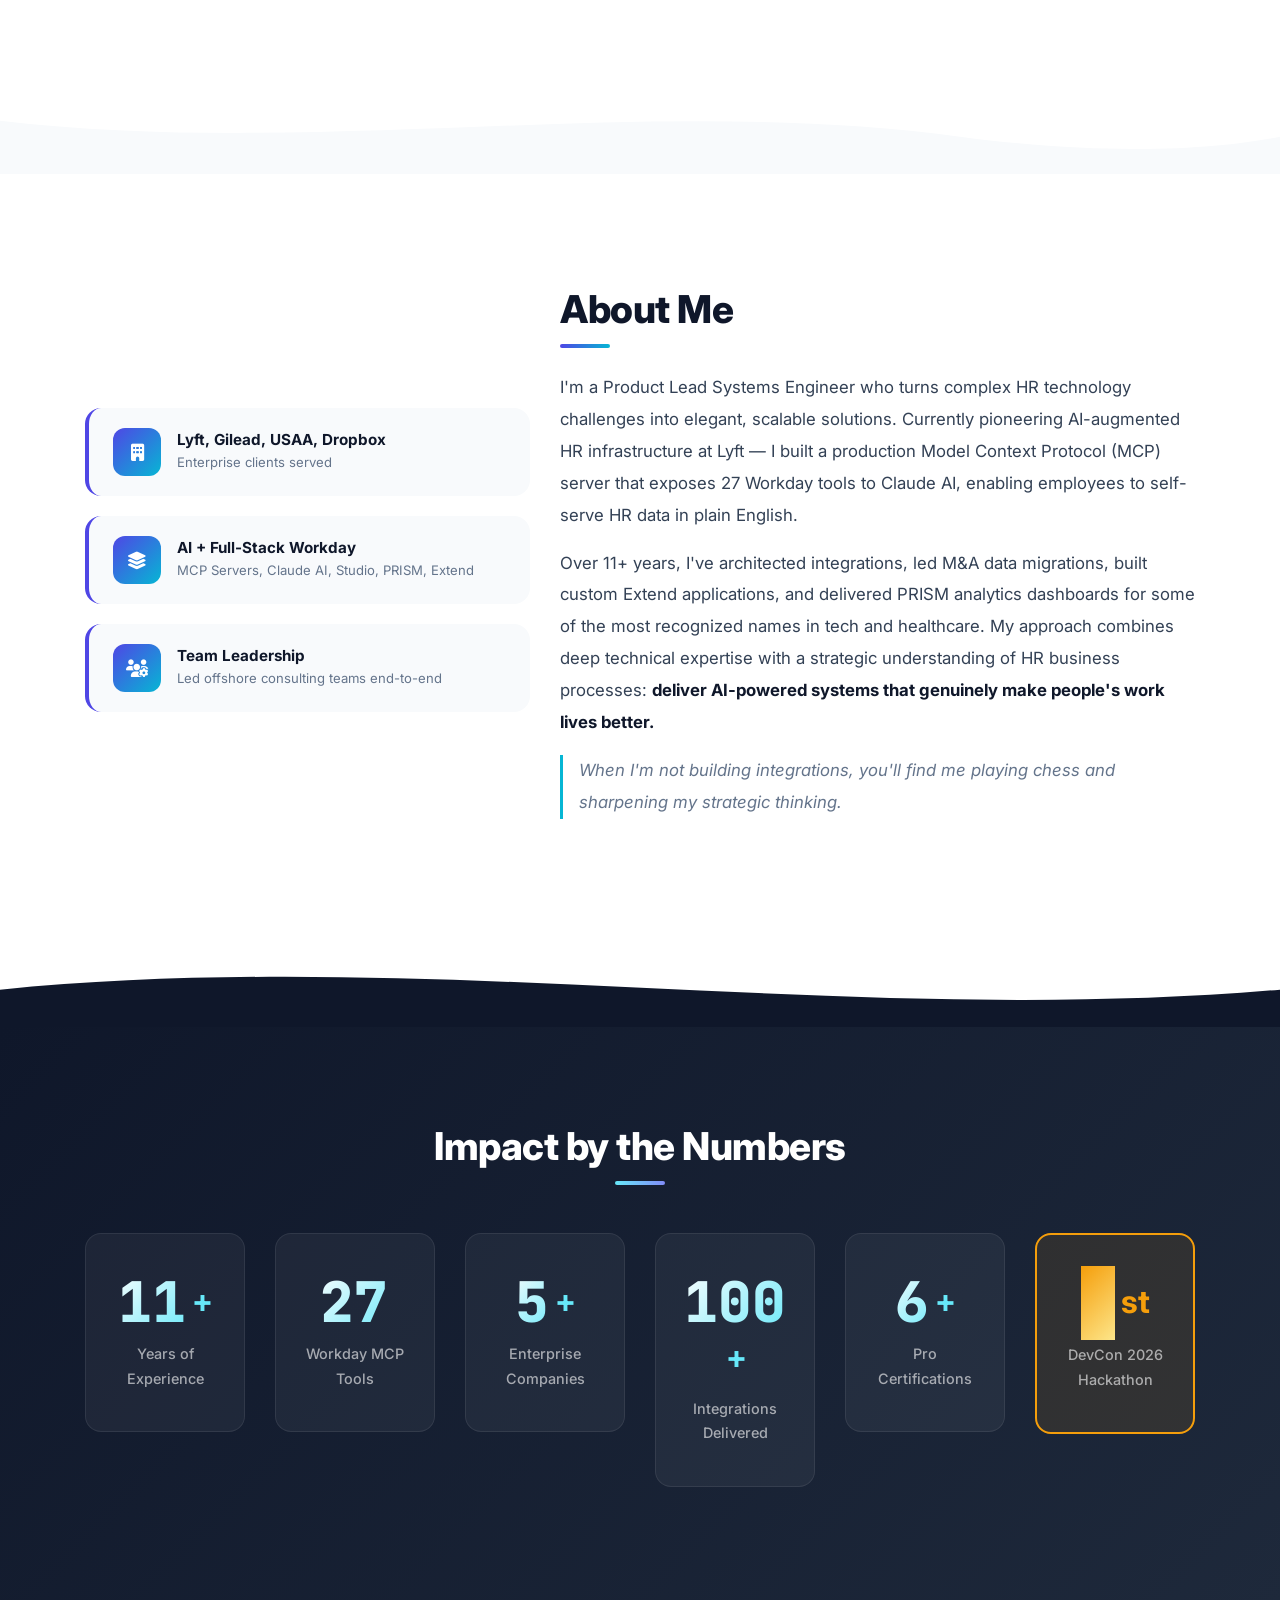
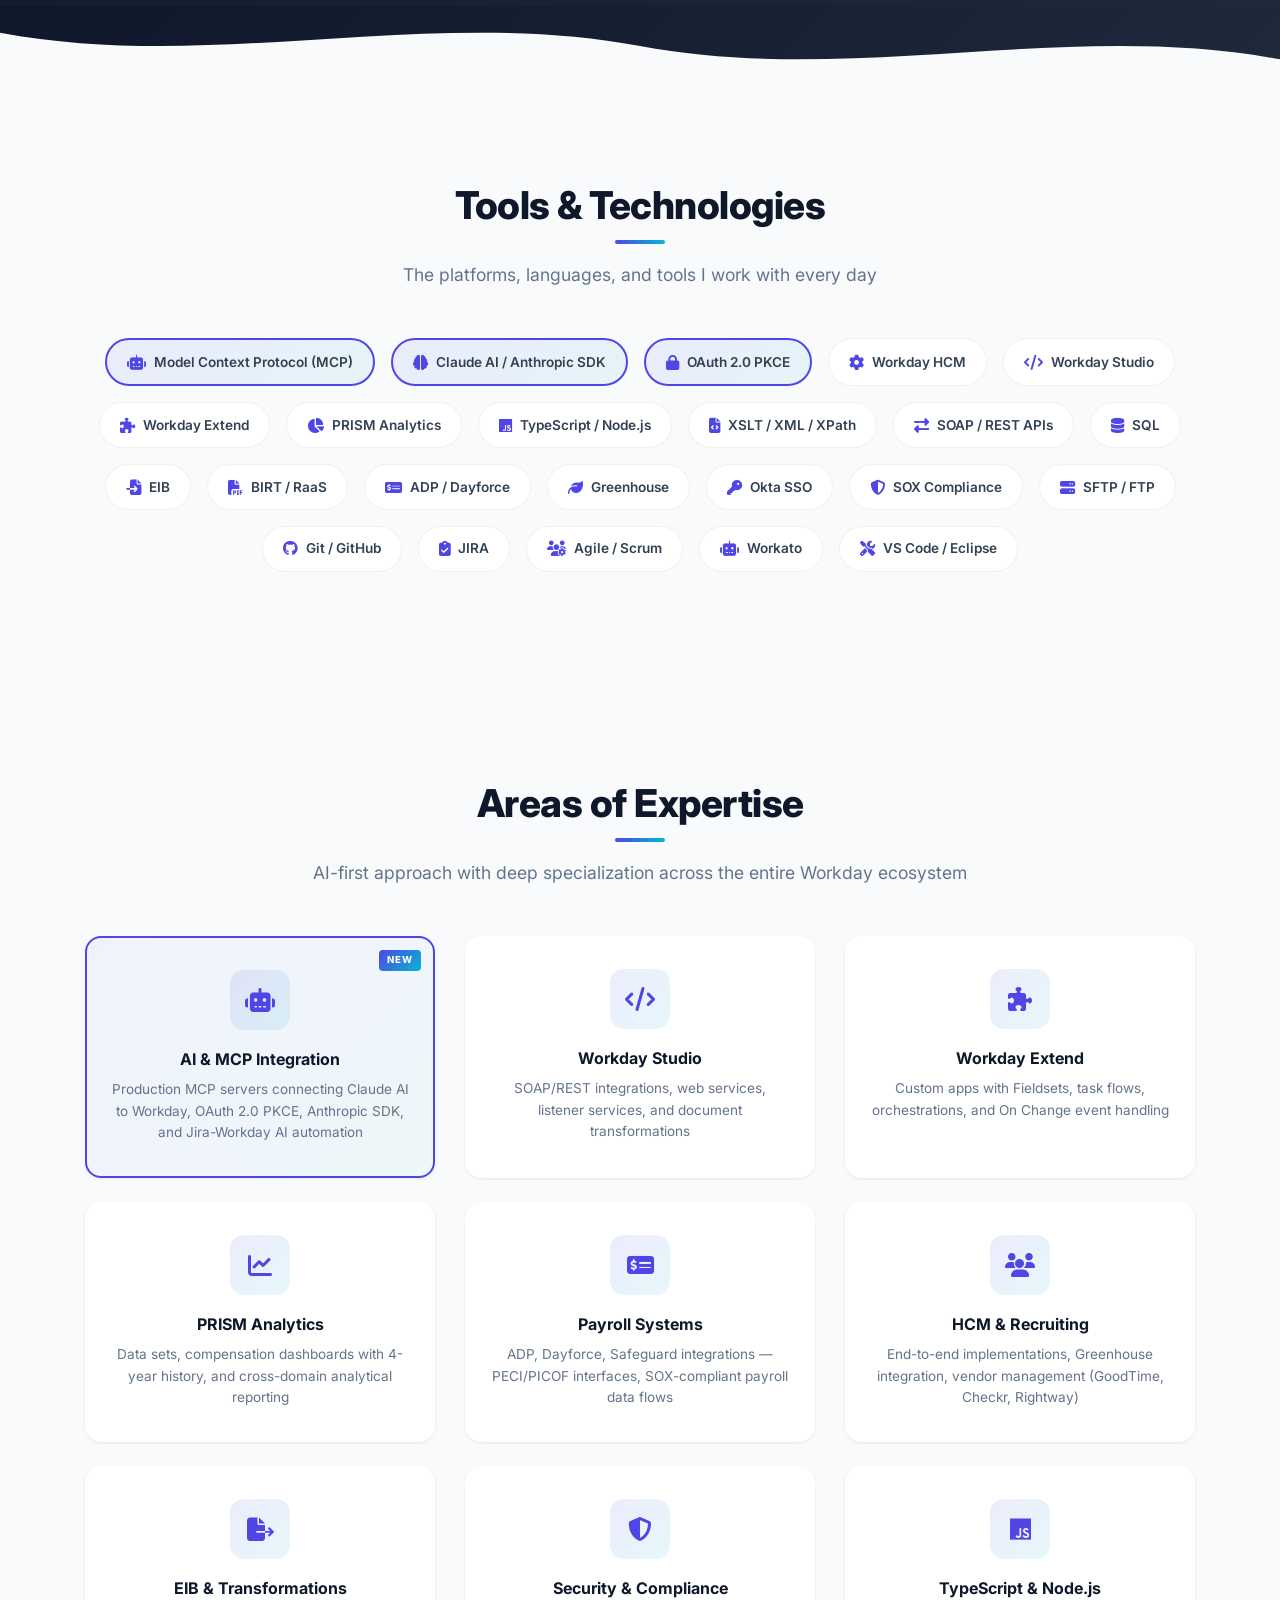
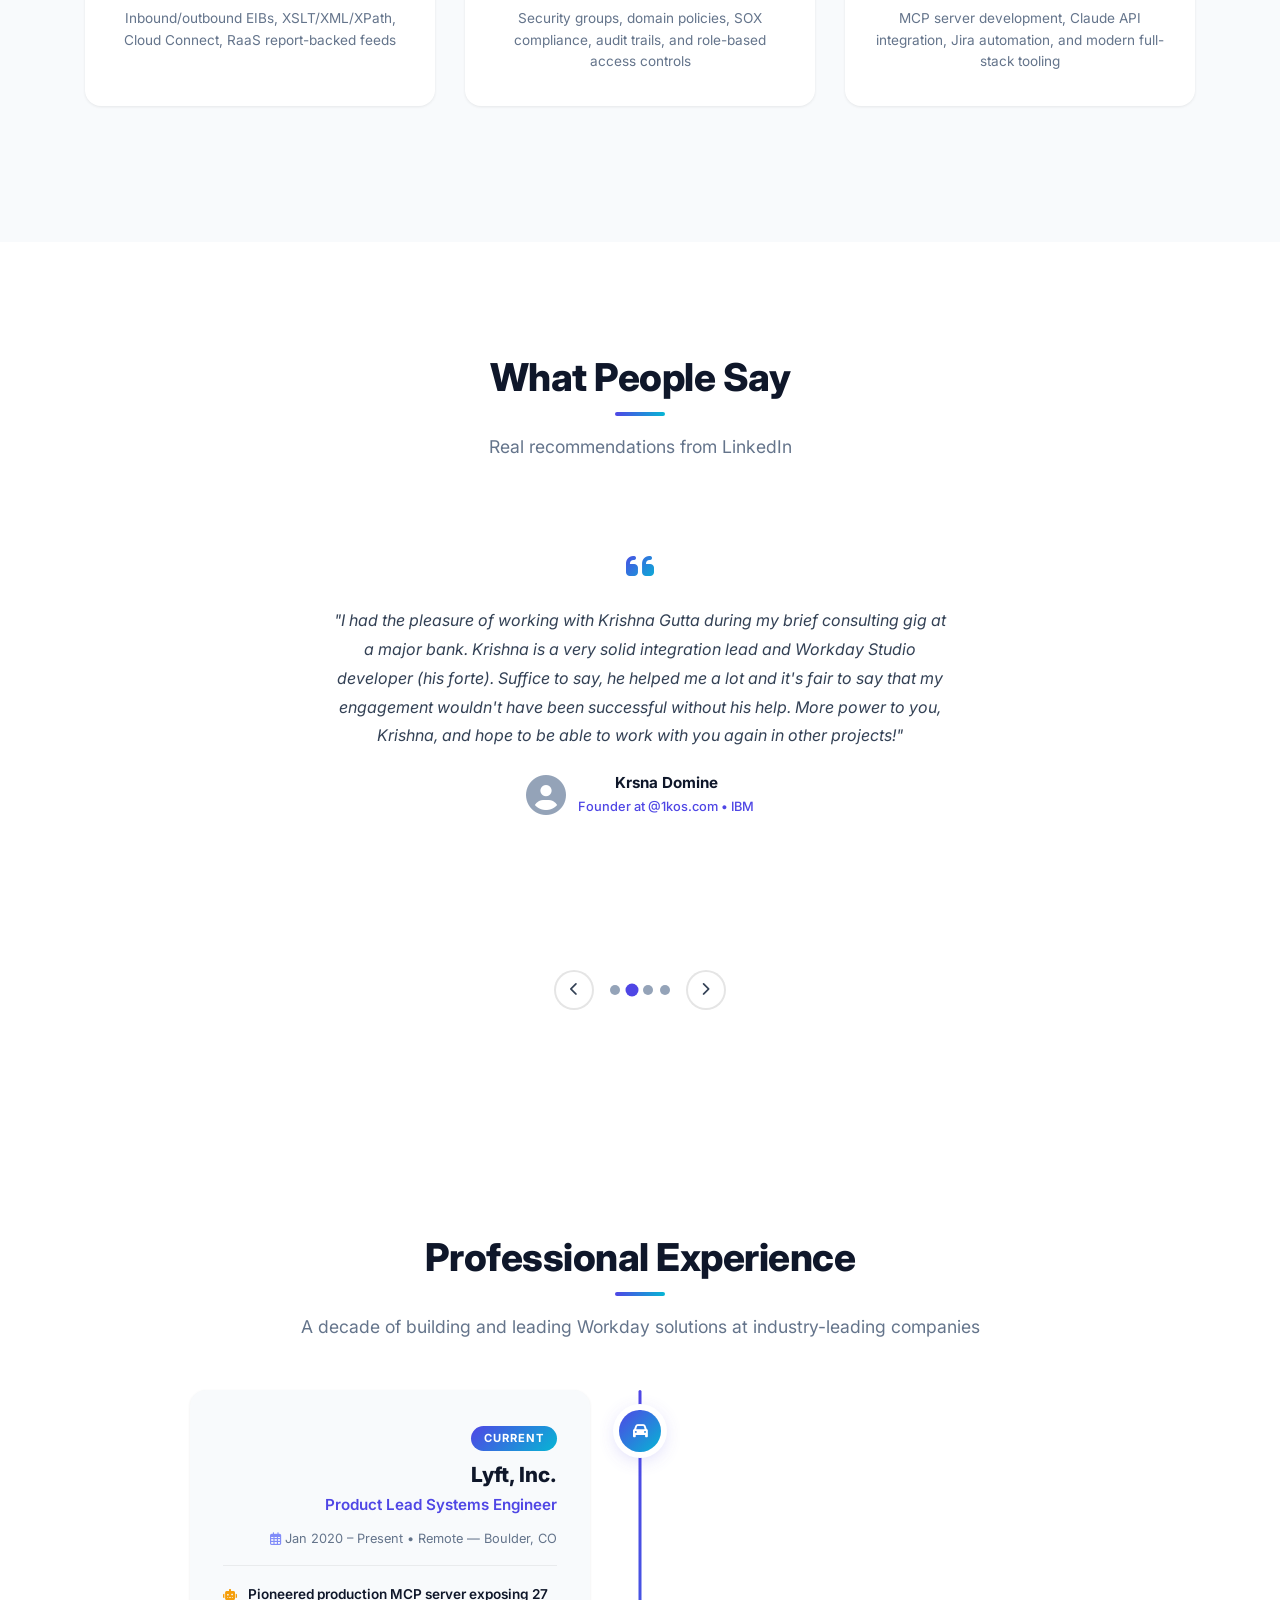
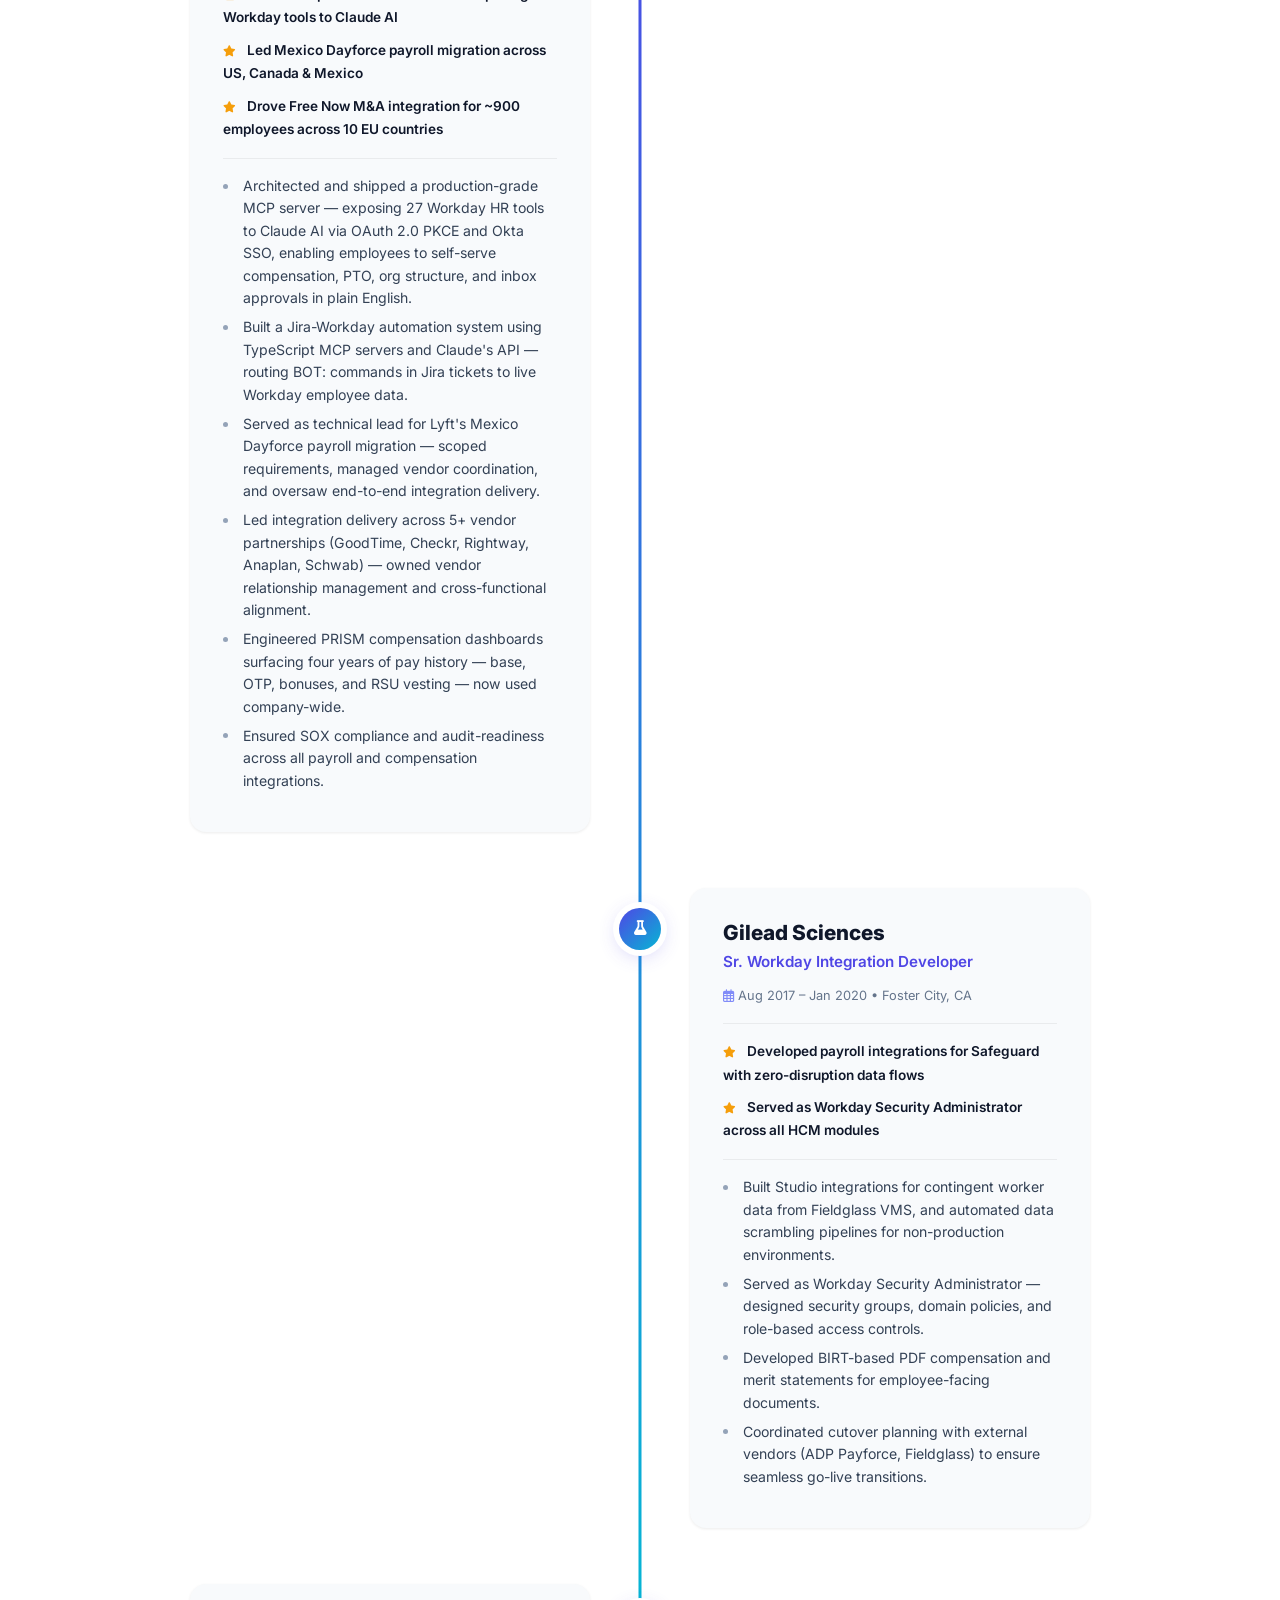
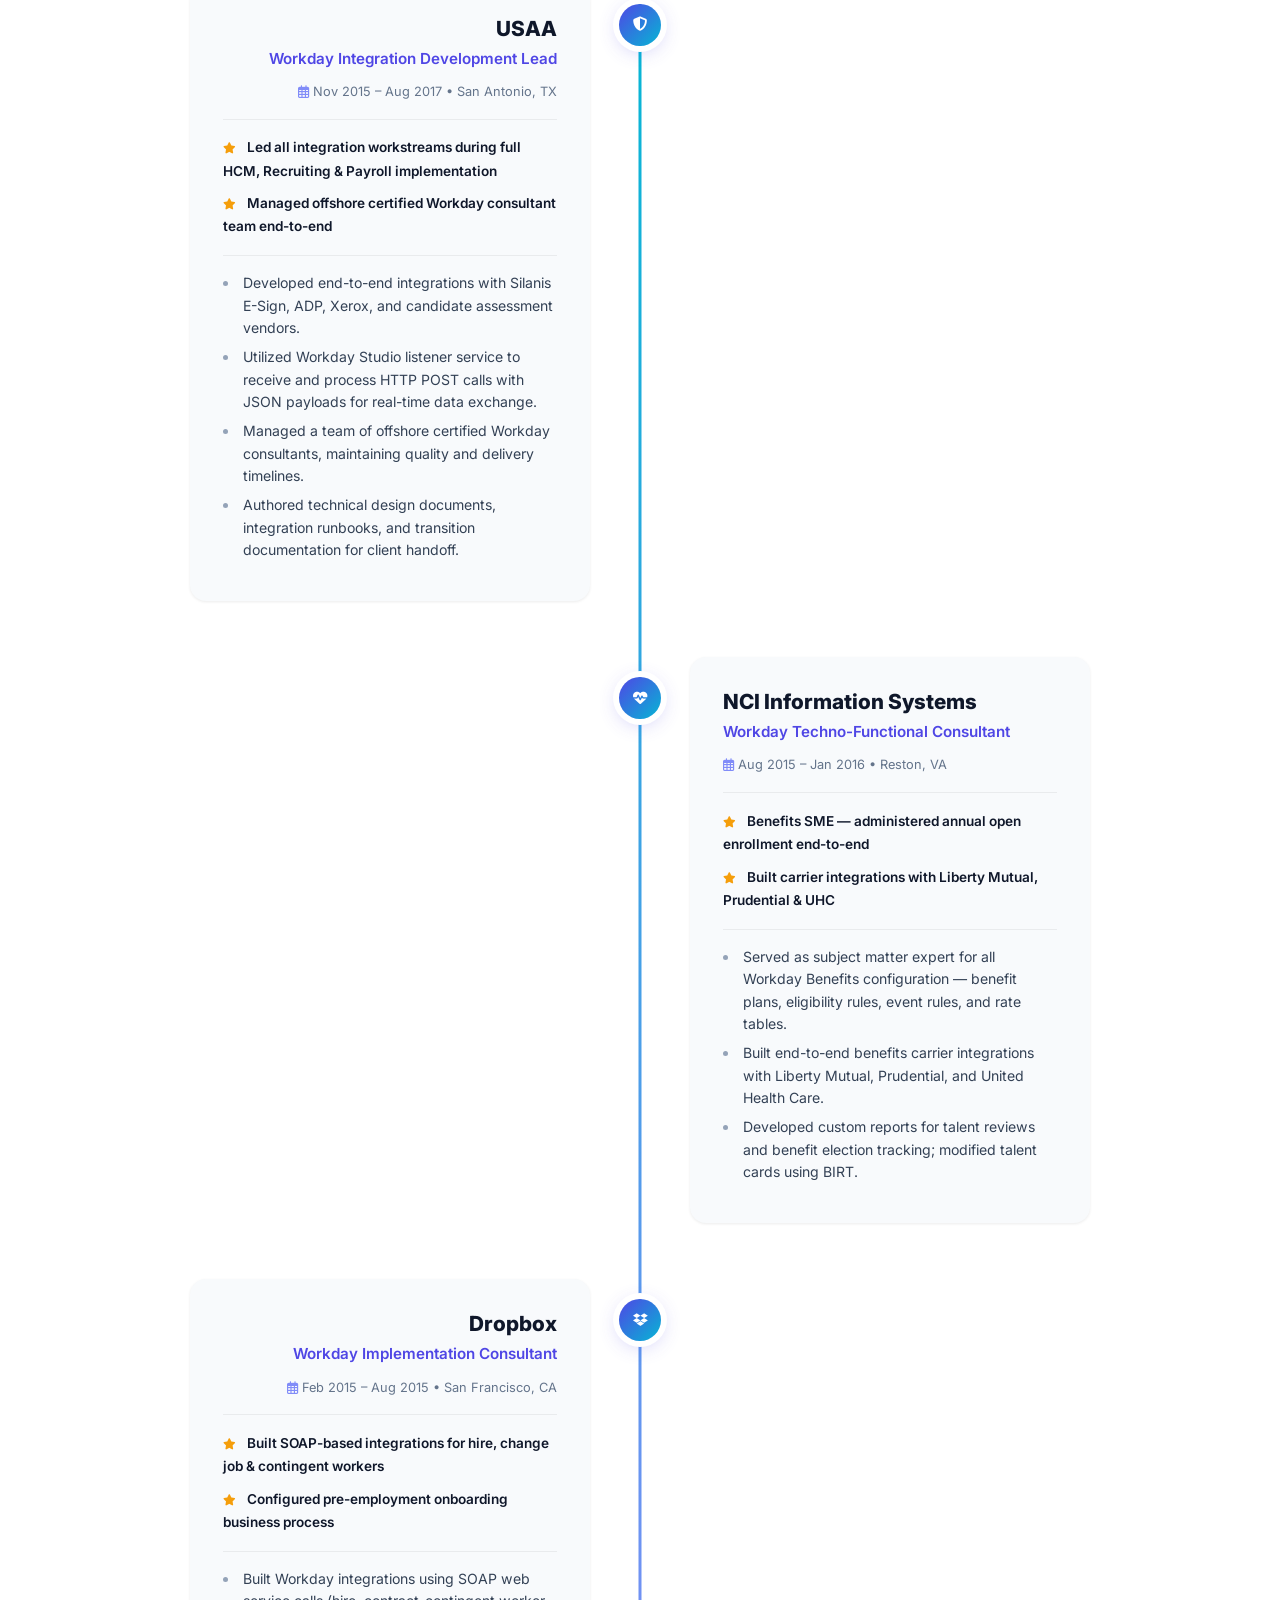
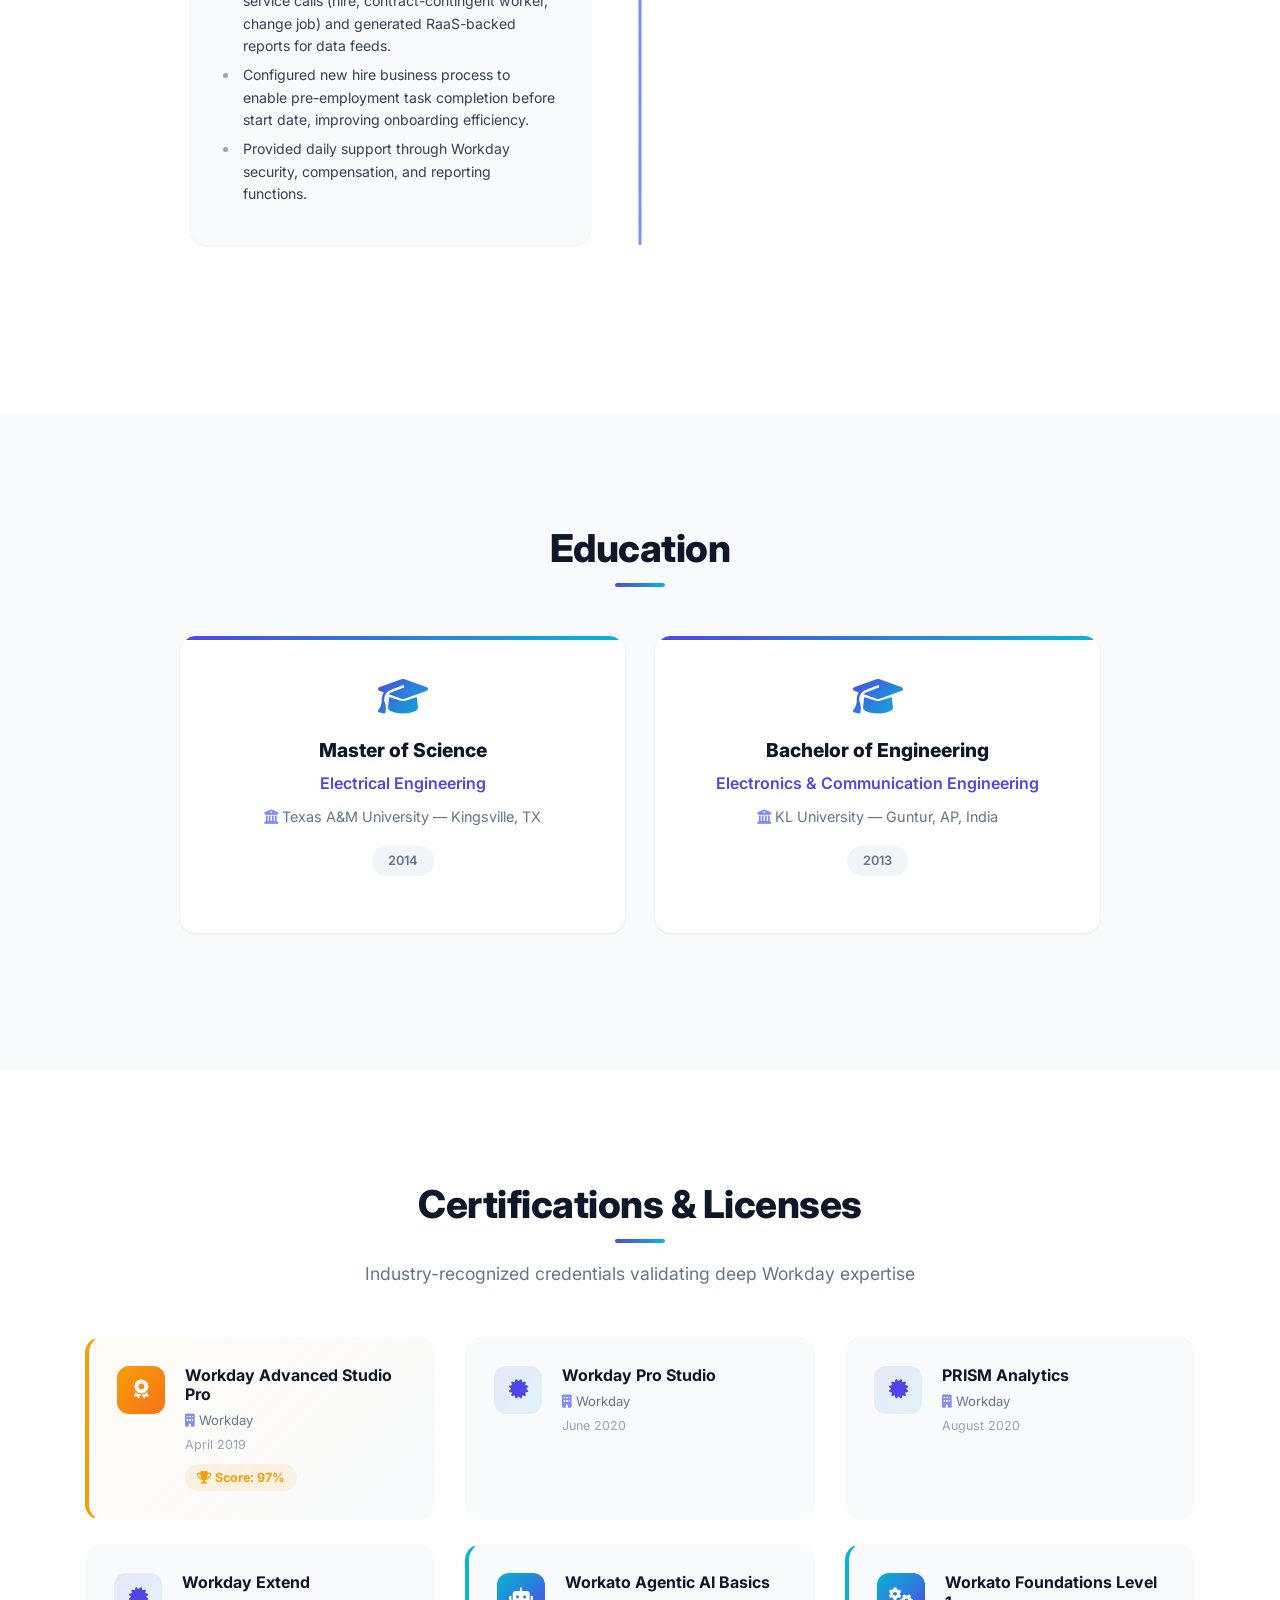
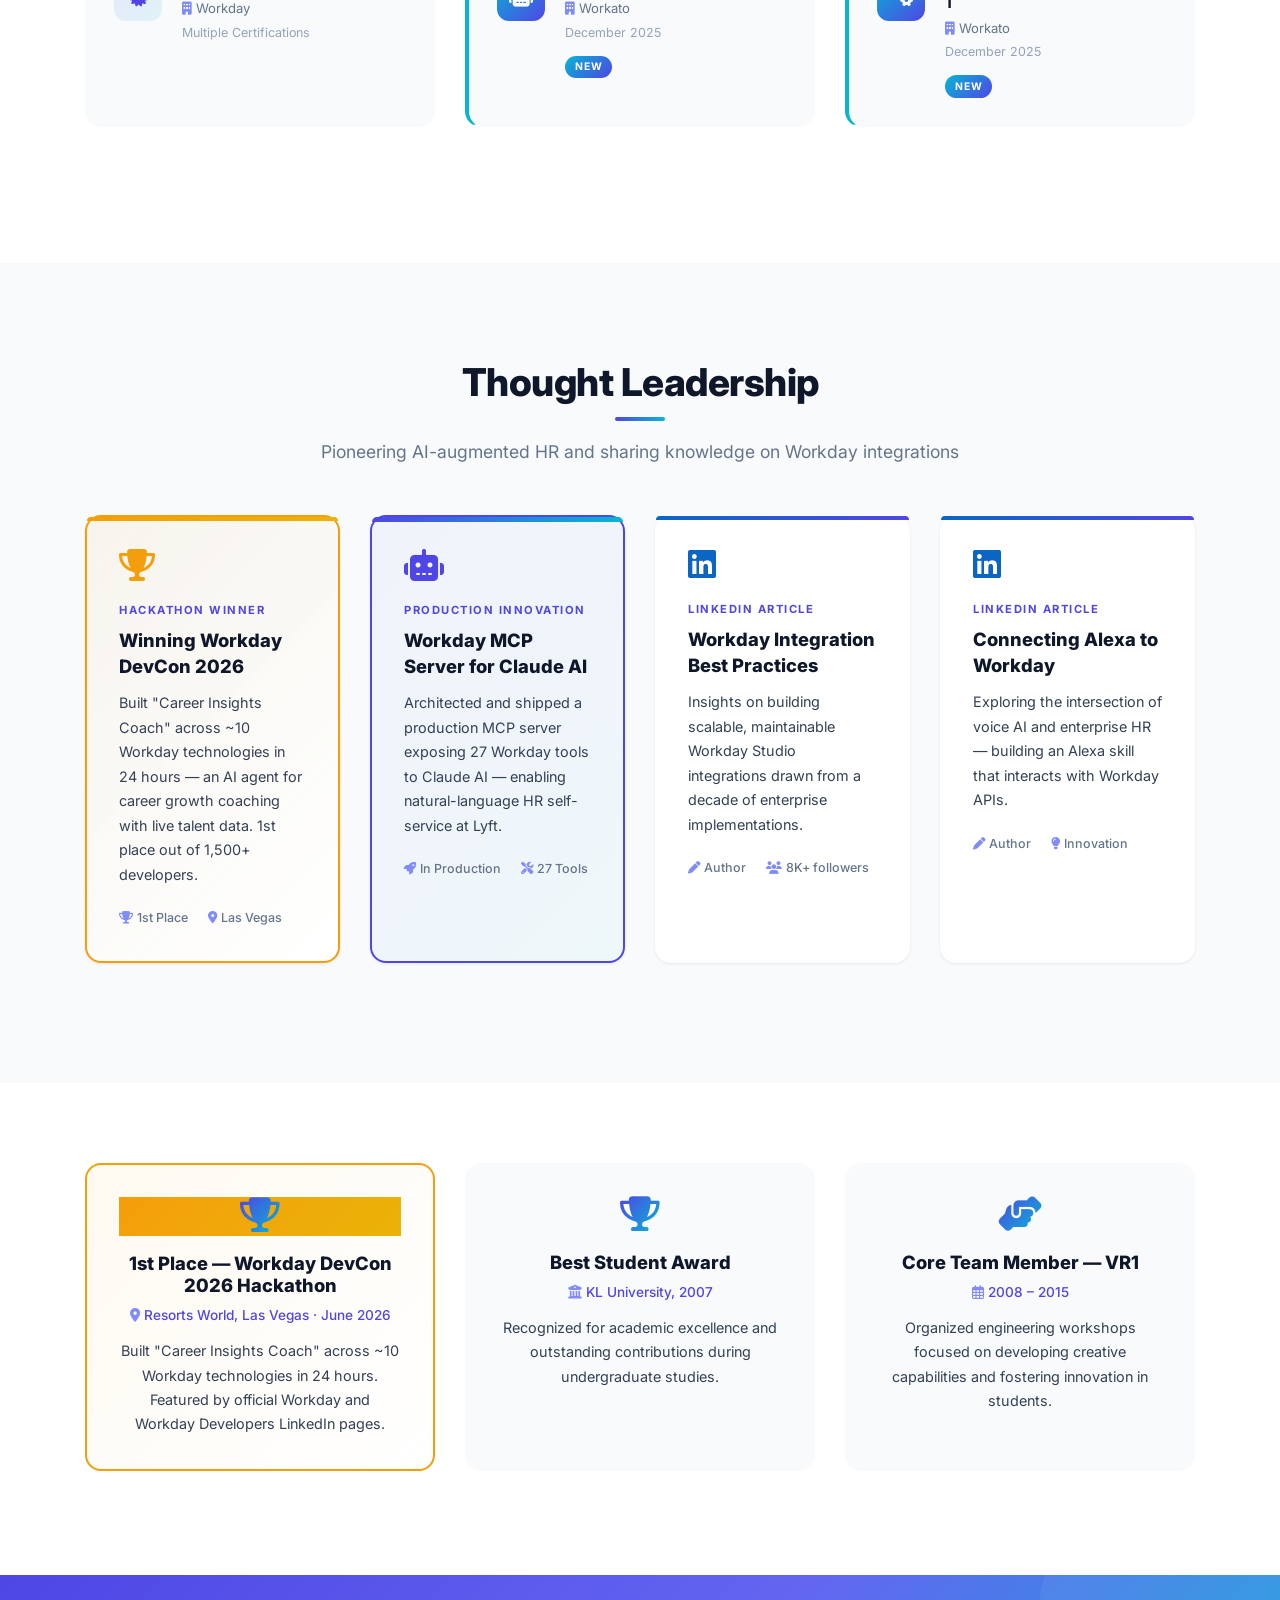
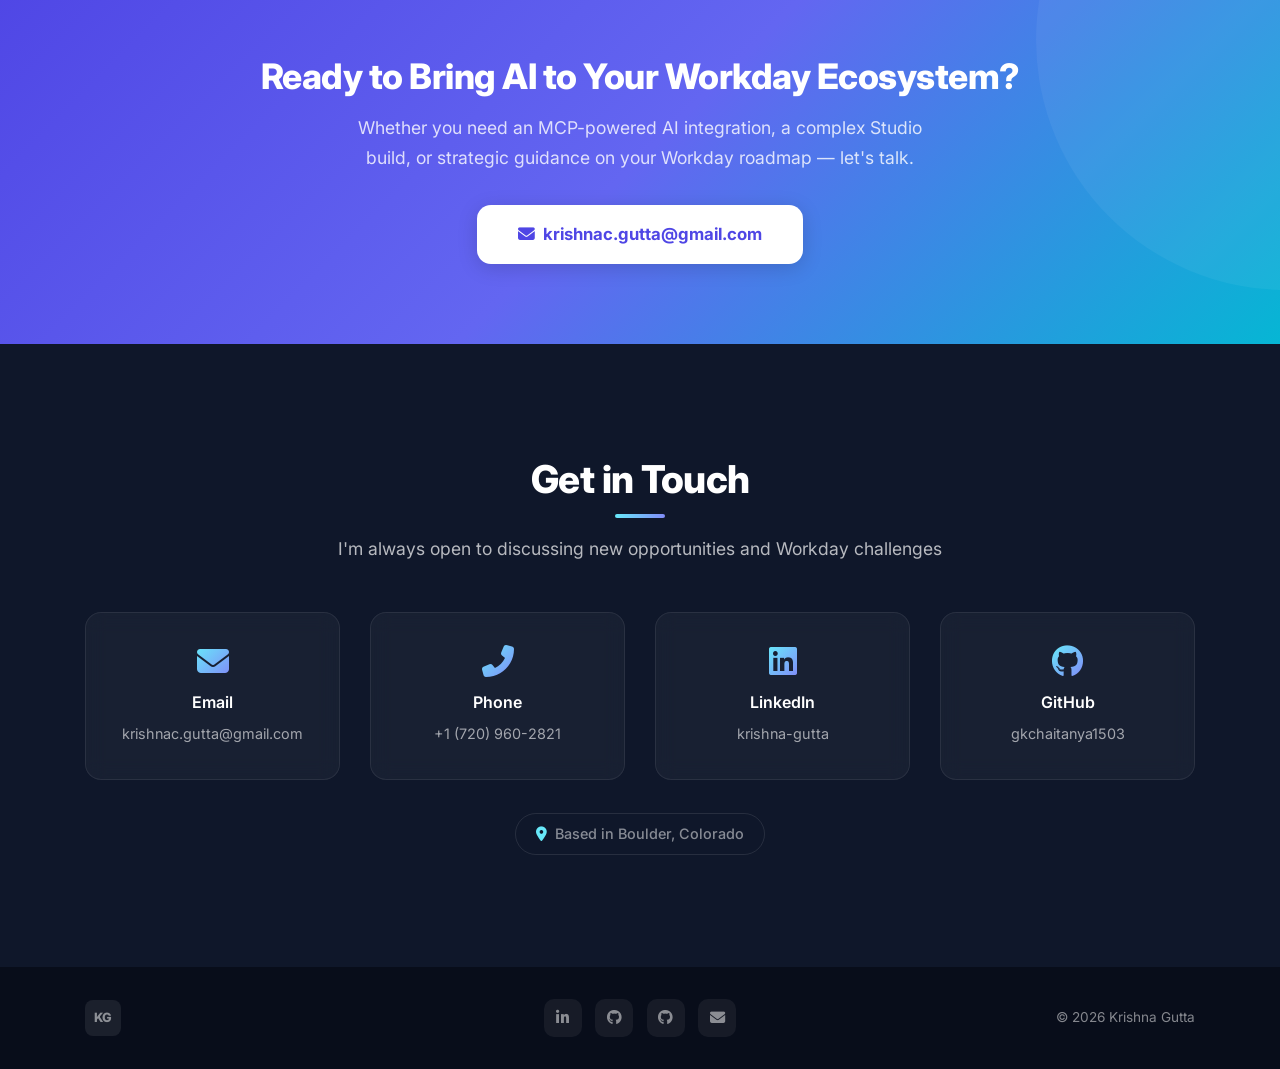
==== commit 77c391f4: "Remove career insights coach architecture image from project card https://claude.ai/code/session_01Y" ====
--- a/index.html
+++ b/index.html
@@ -229,7 +229,6 @@
             </div>
             <div class="col-lg-5 mt-3 mt-lg-0">
               <img src="Images/devcon-1st-place.jpg" alt="Krishna Gutta — 1st Place, Workday DevCon 2026 Hackathon" class="project-image" loading="lazy">
-              <img src="Images/career-insights-coach-architecture.png" alt="Career Insights Coach Architecture" class="project-image mt-2" loading="lazy">
             </div>
           </div>
         </div>
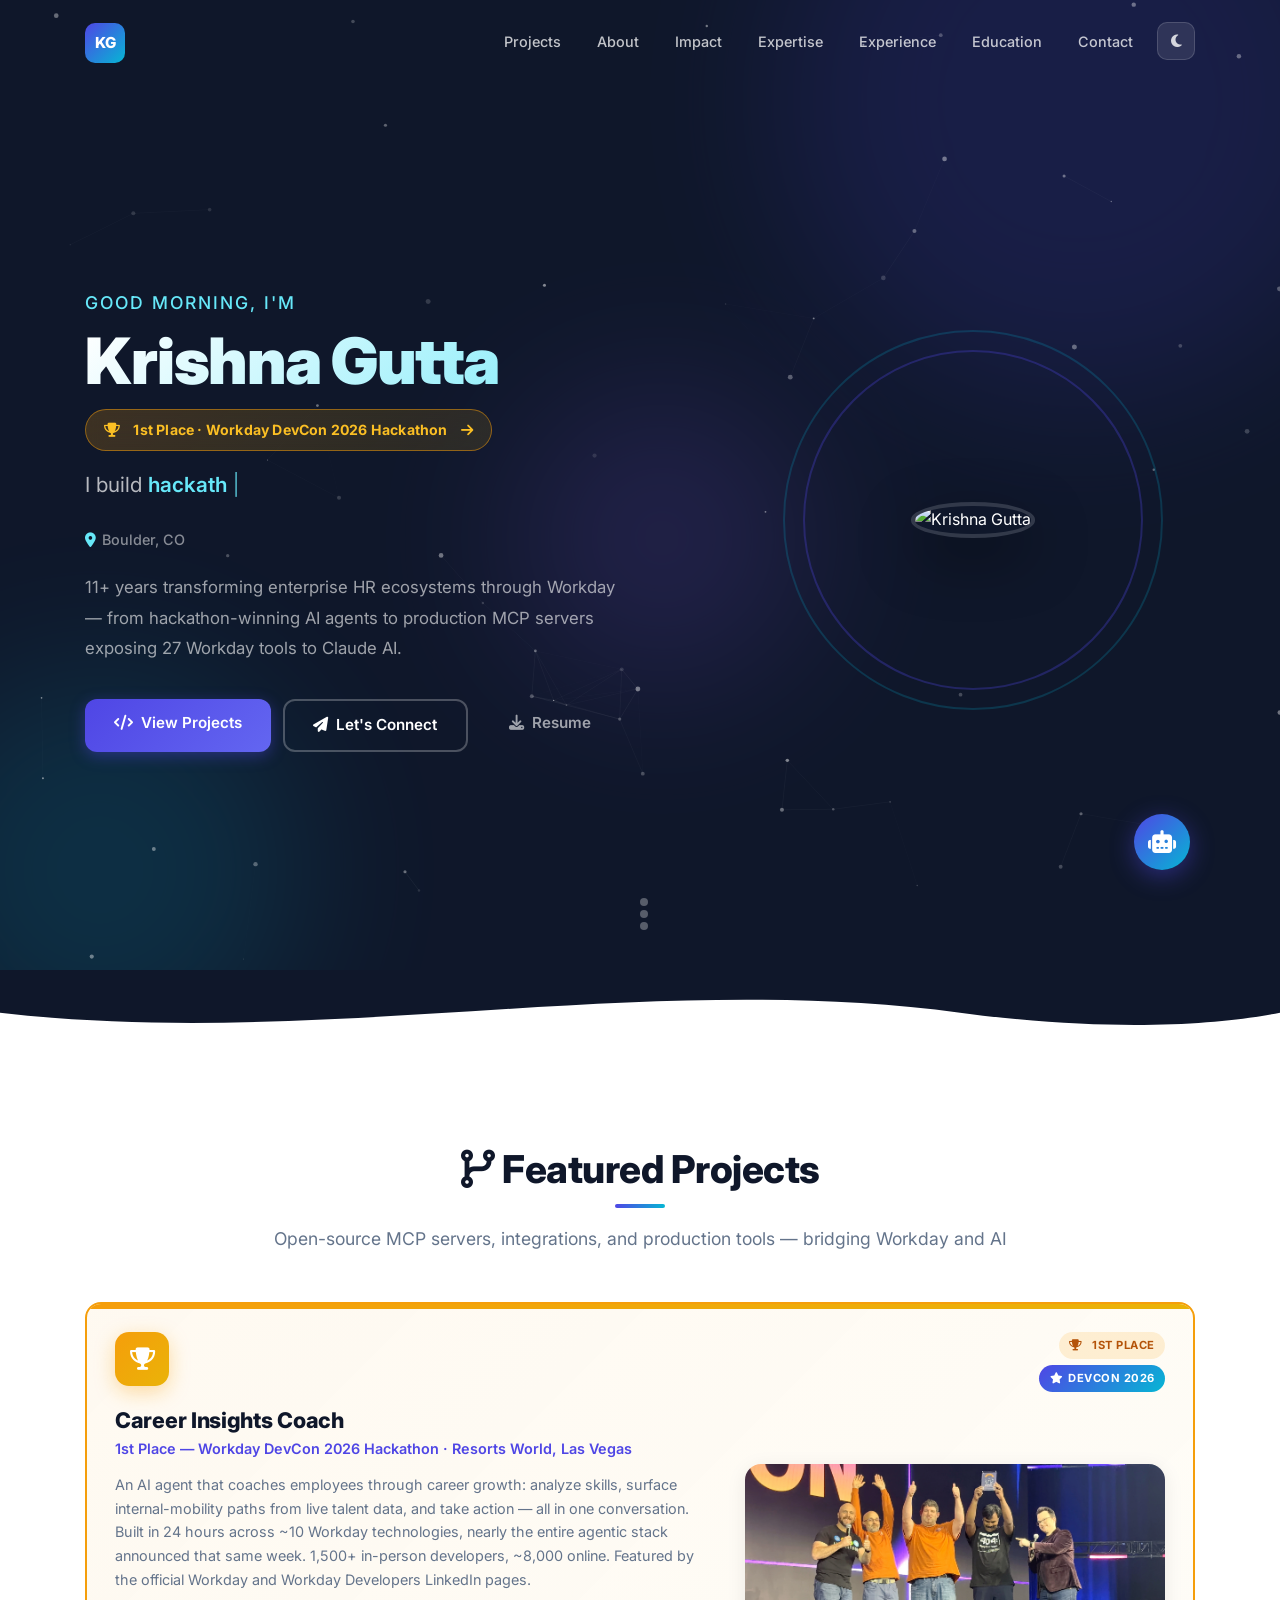
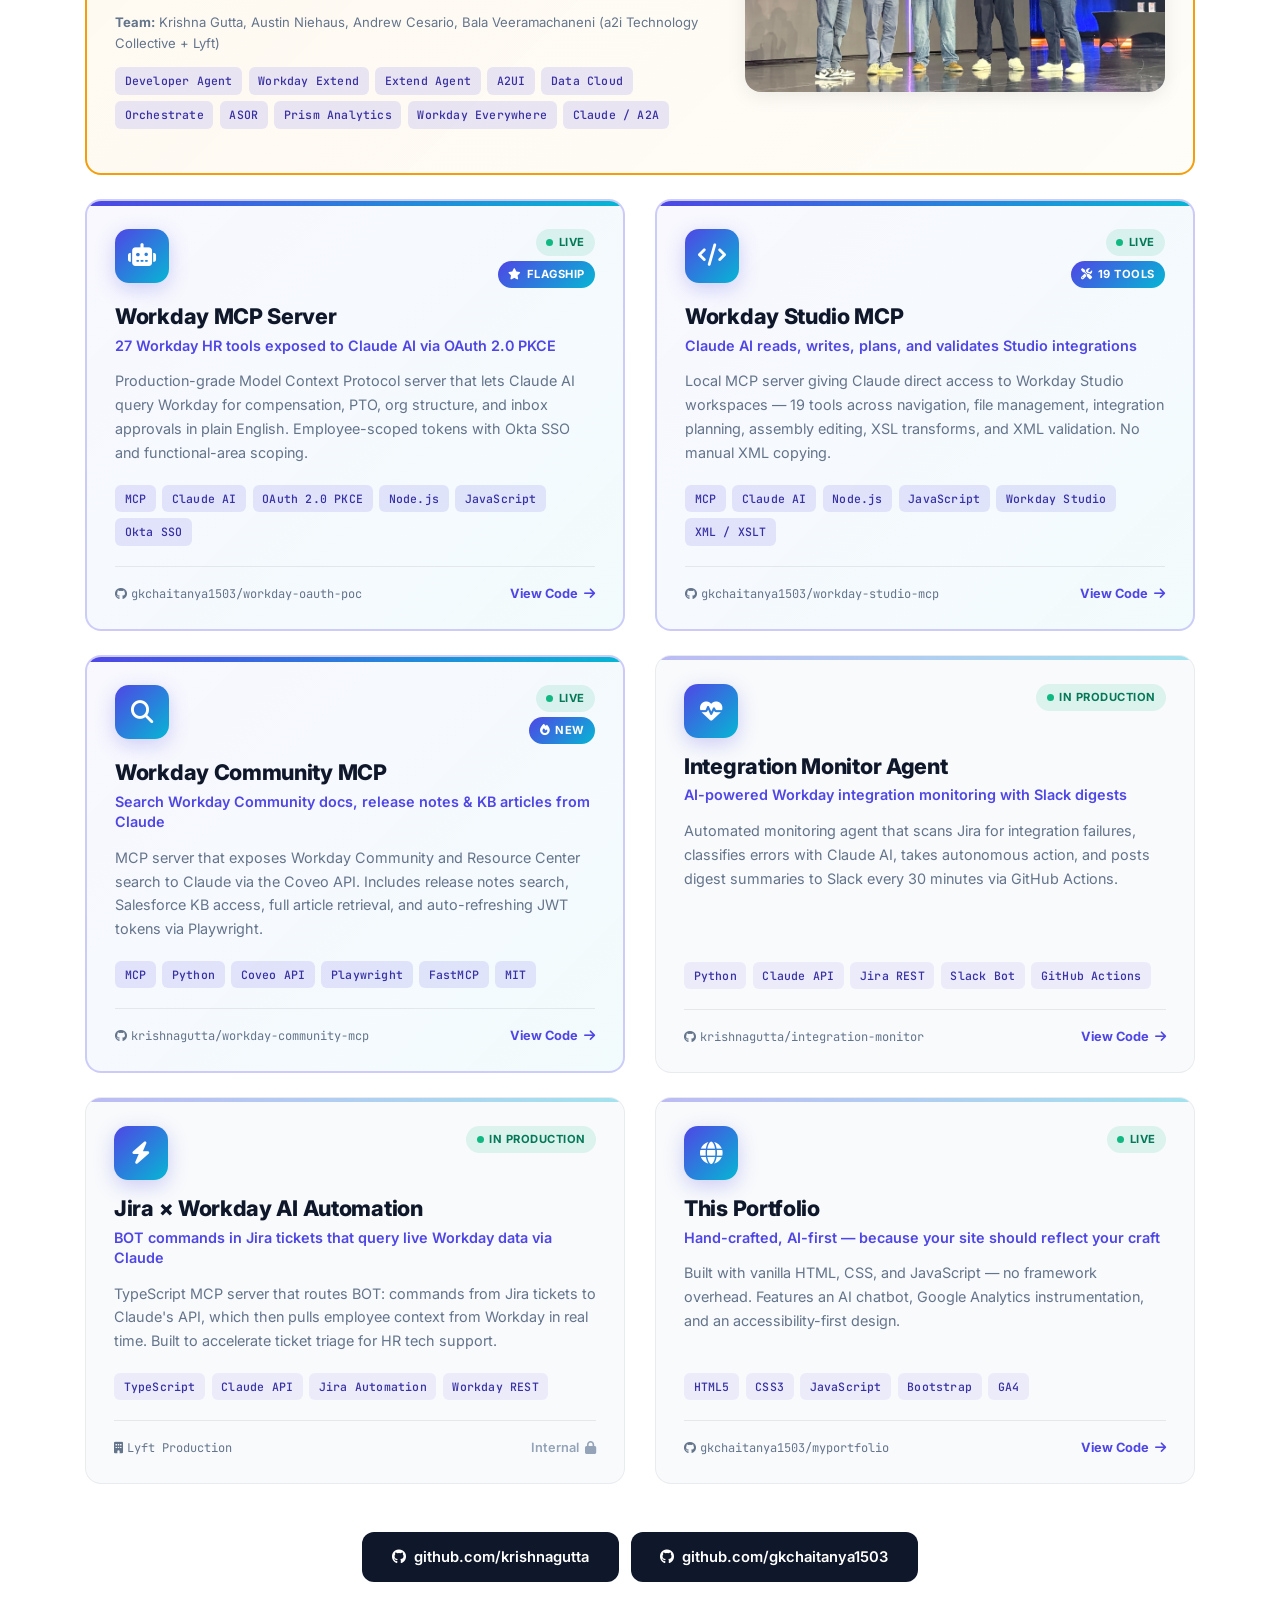
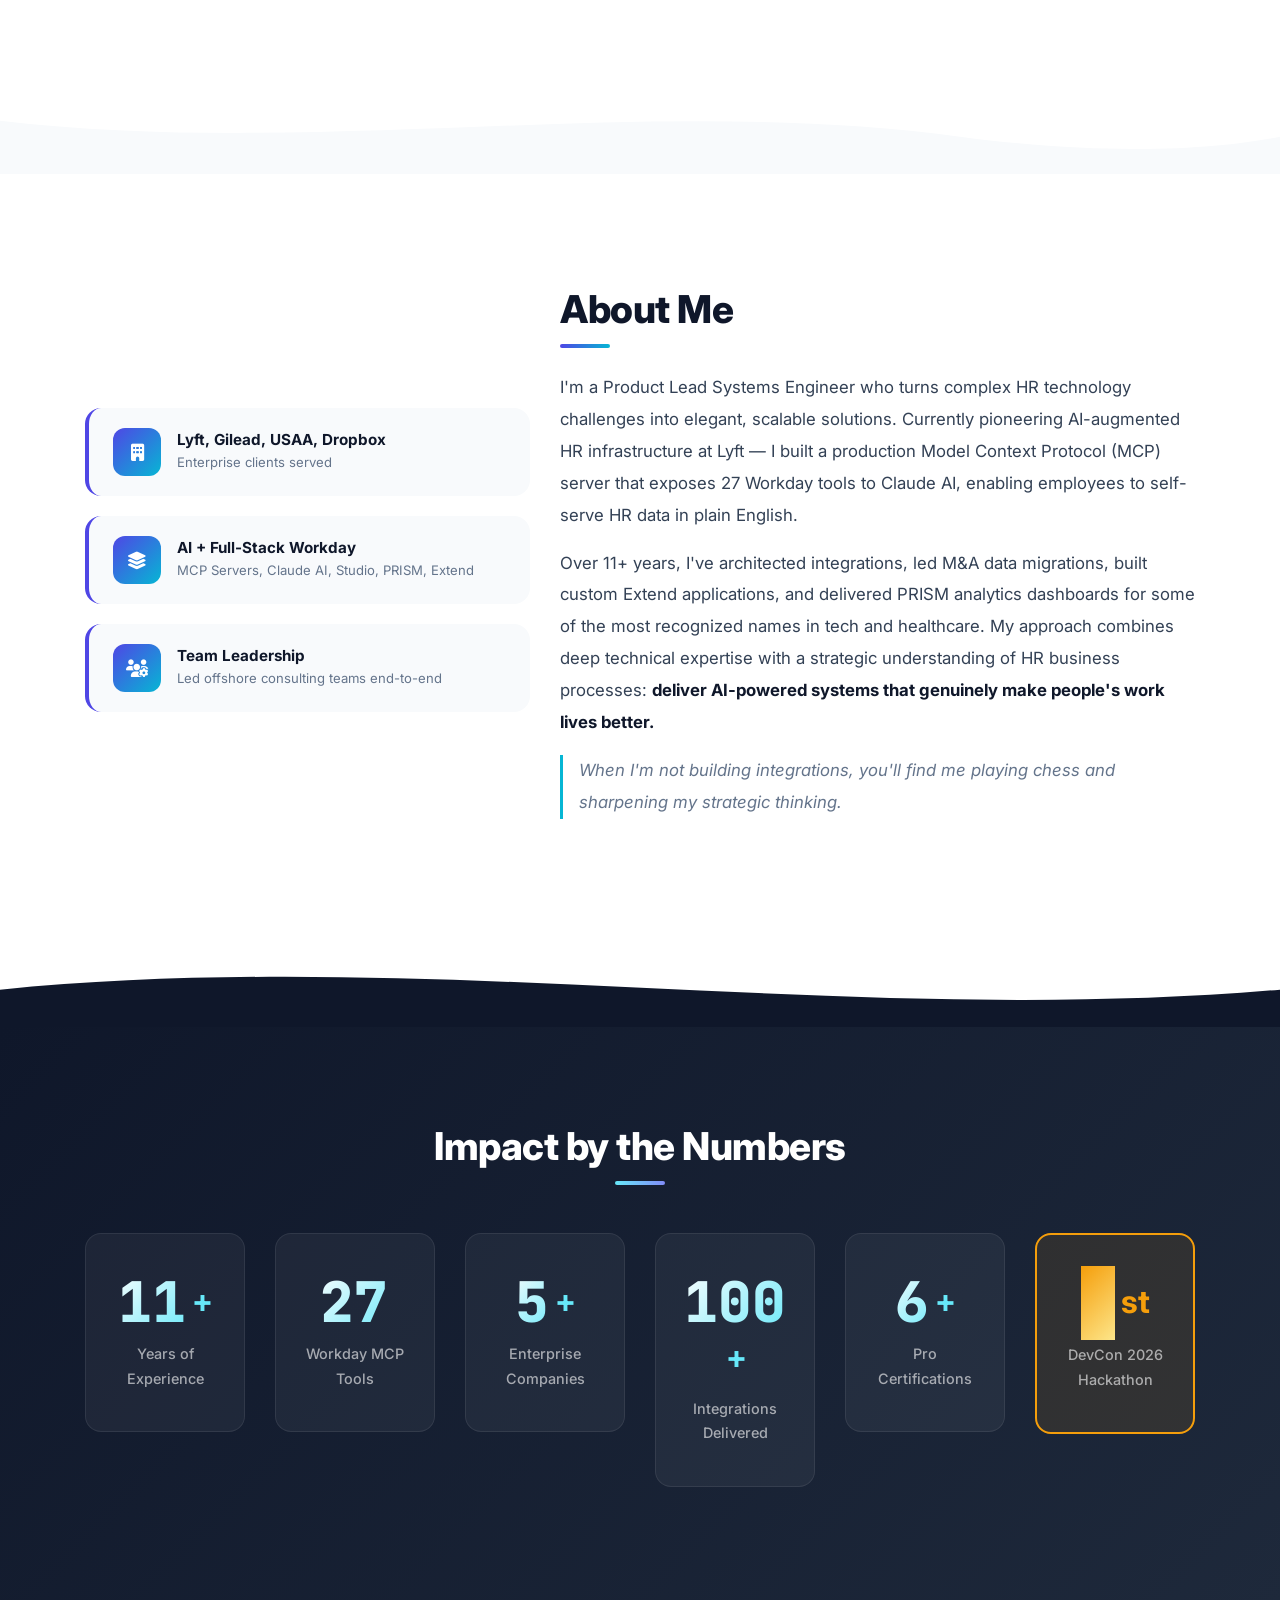
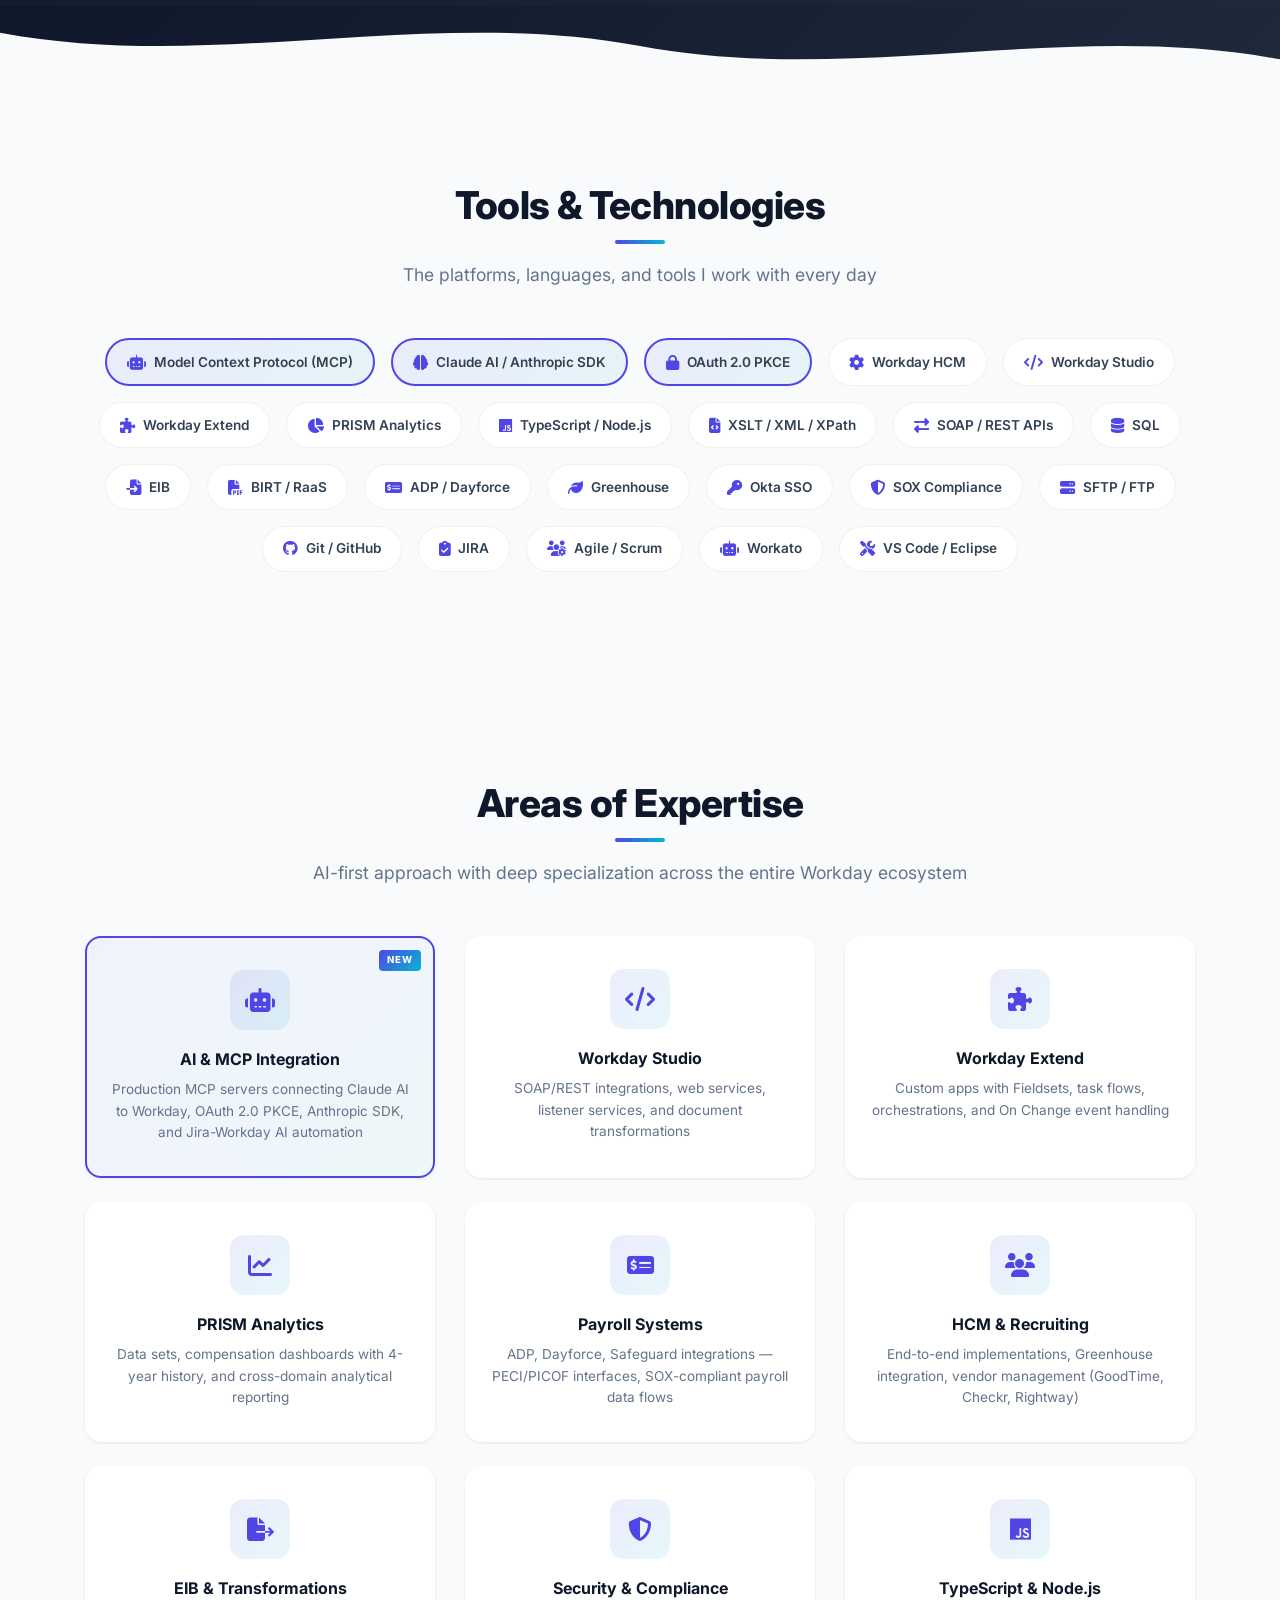
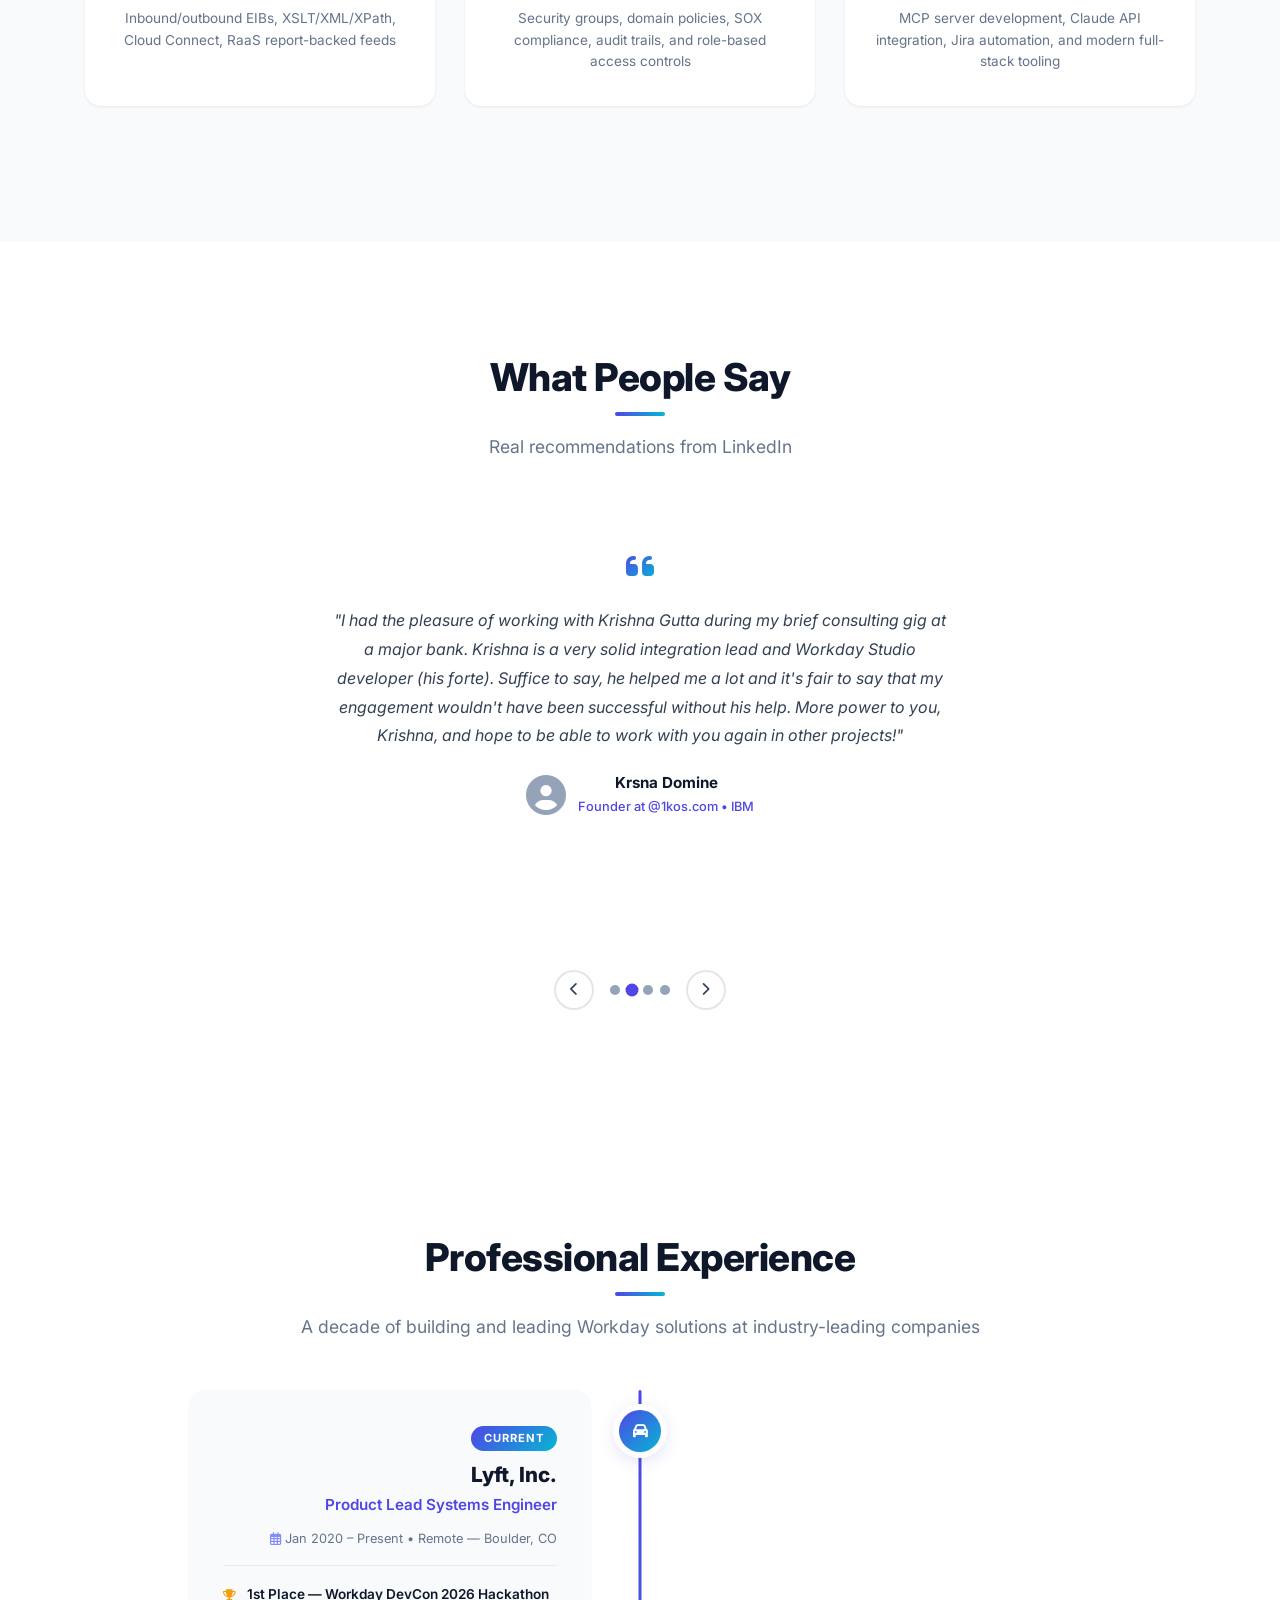
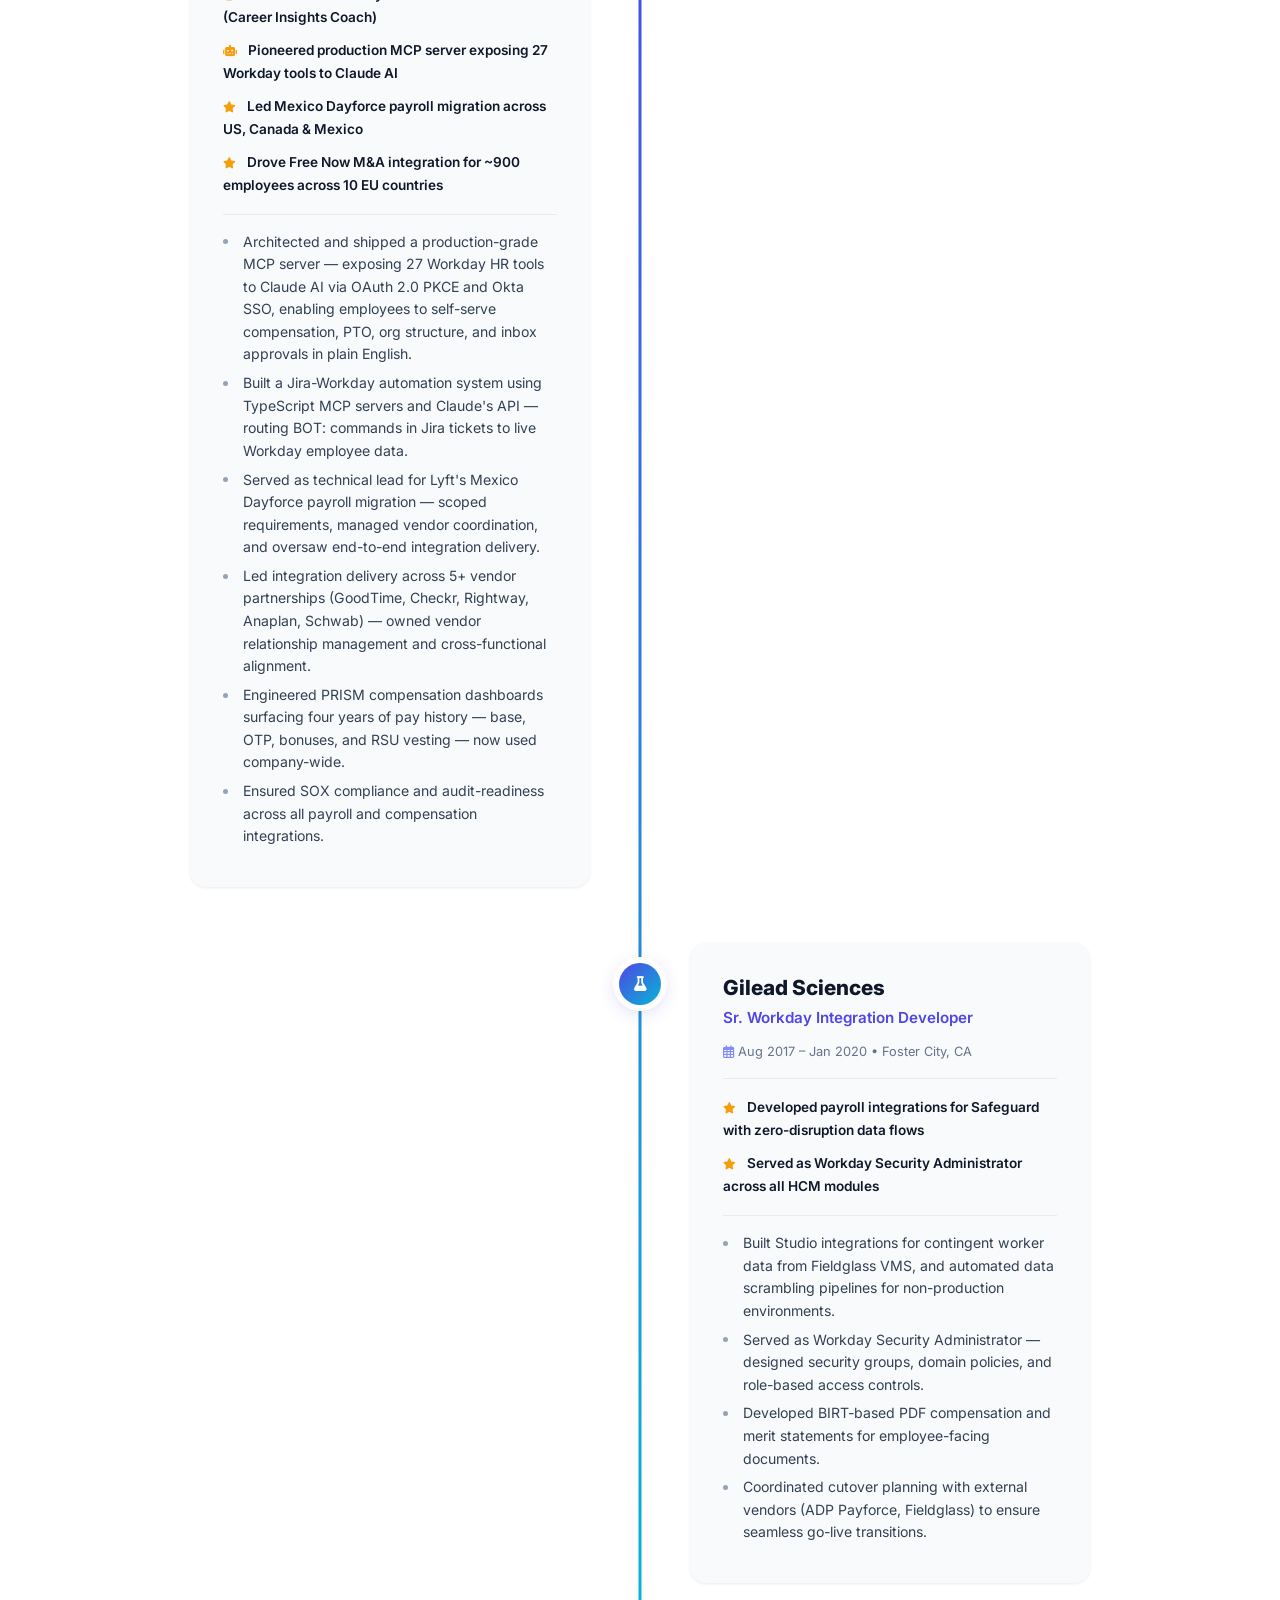
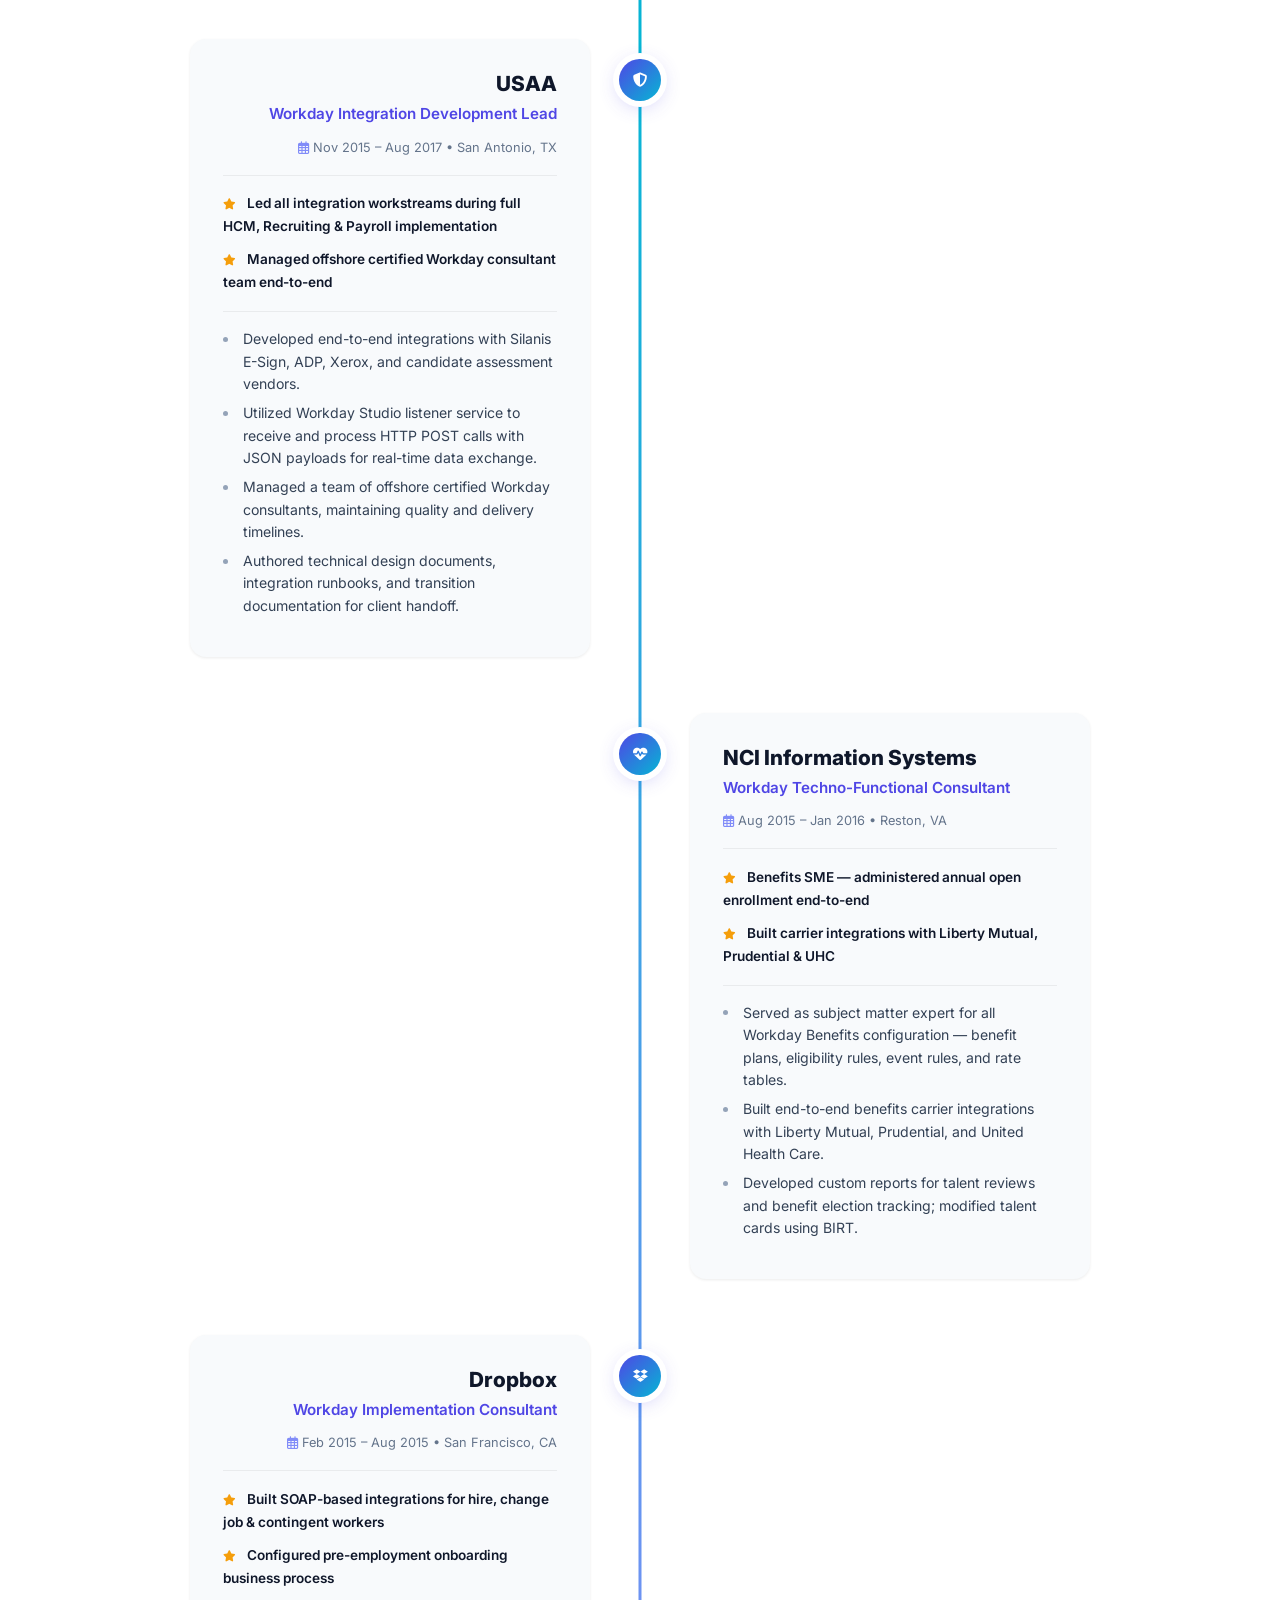
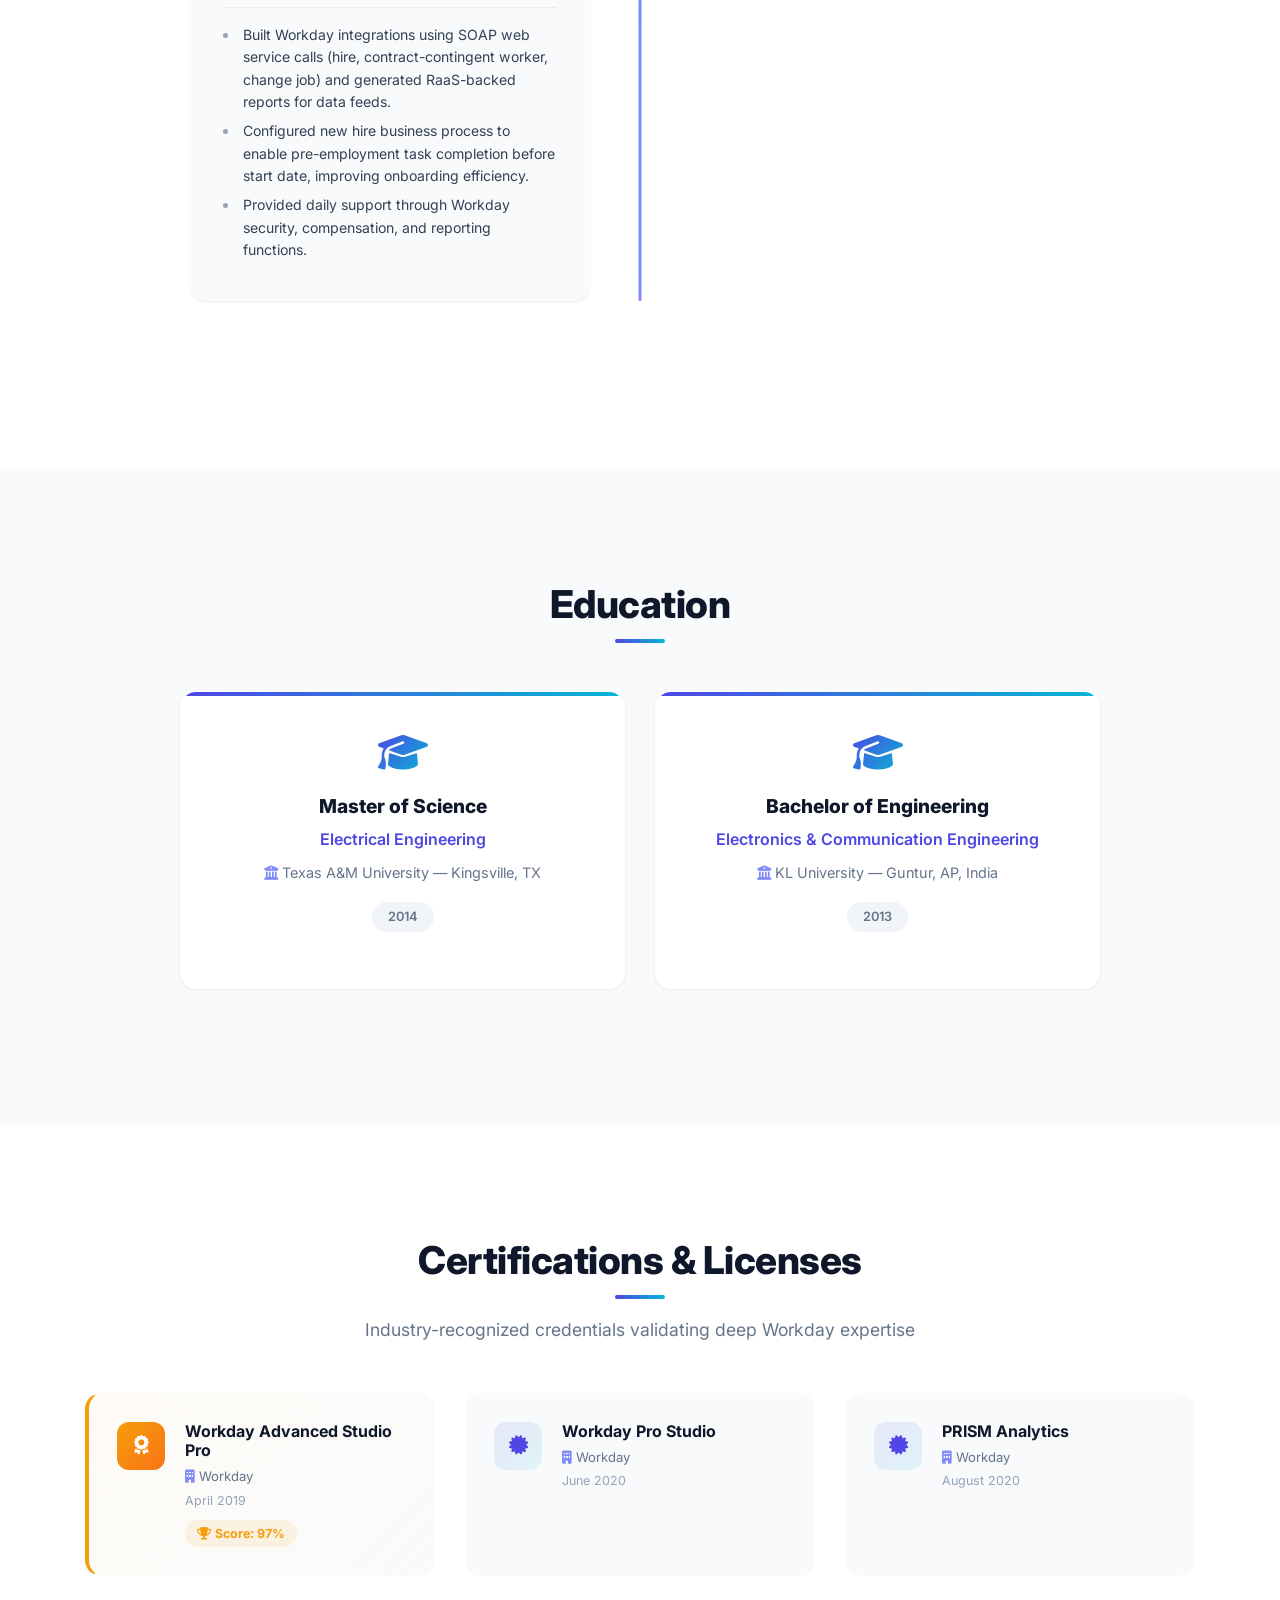
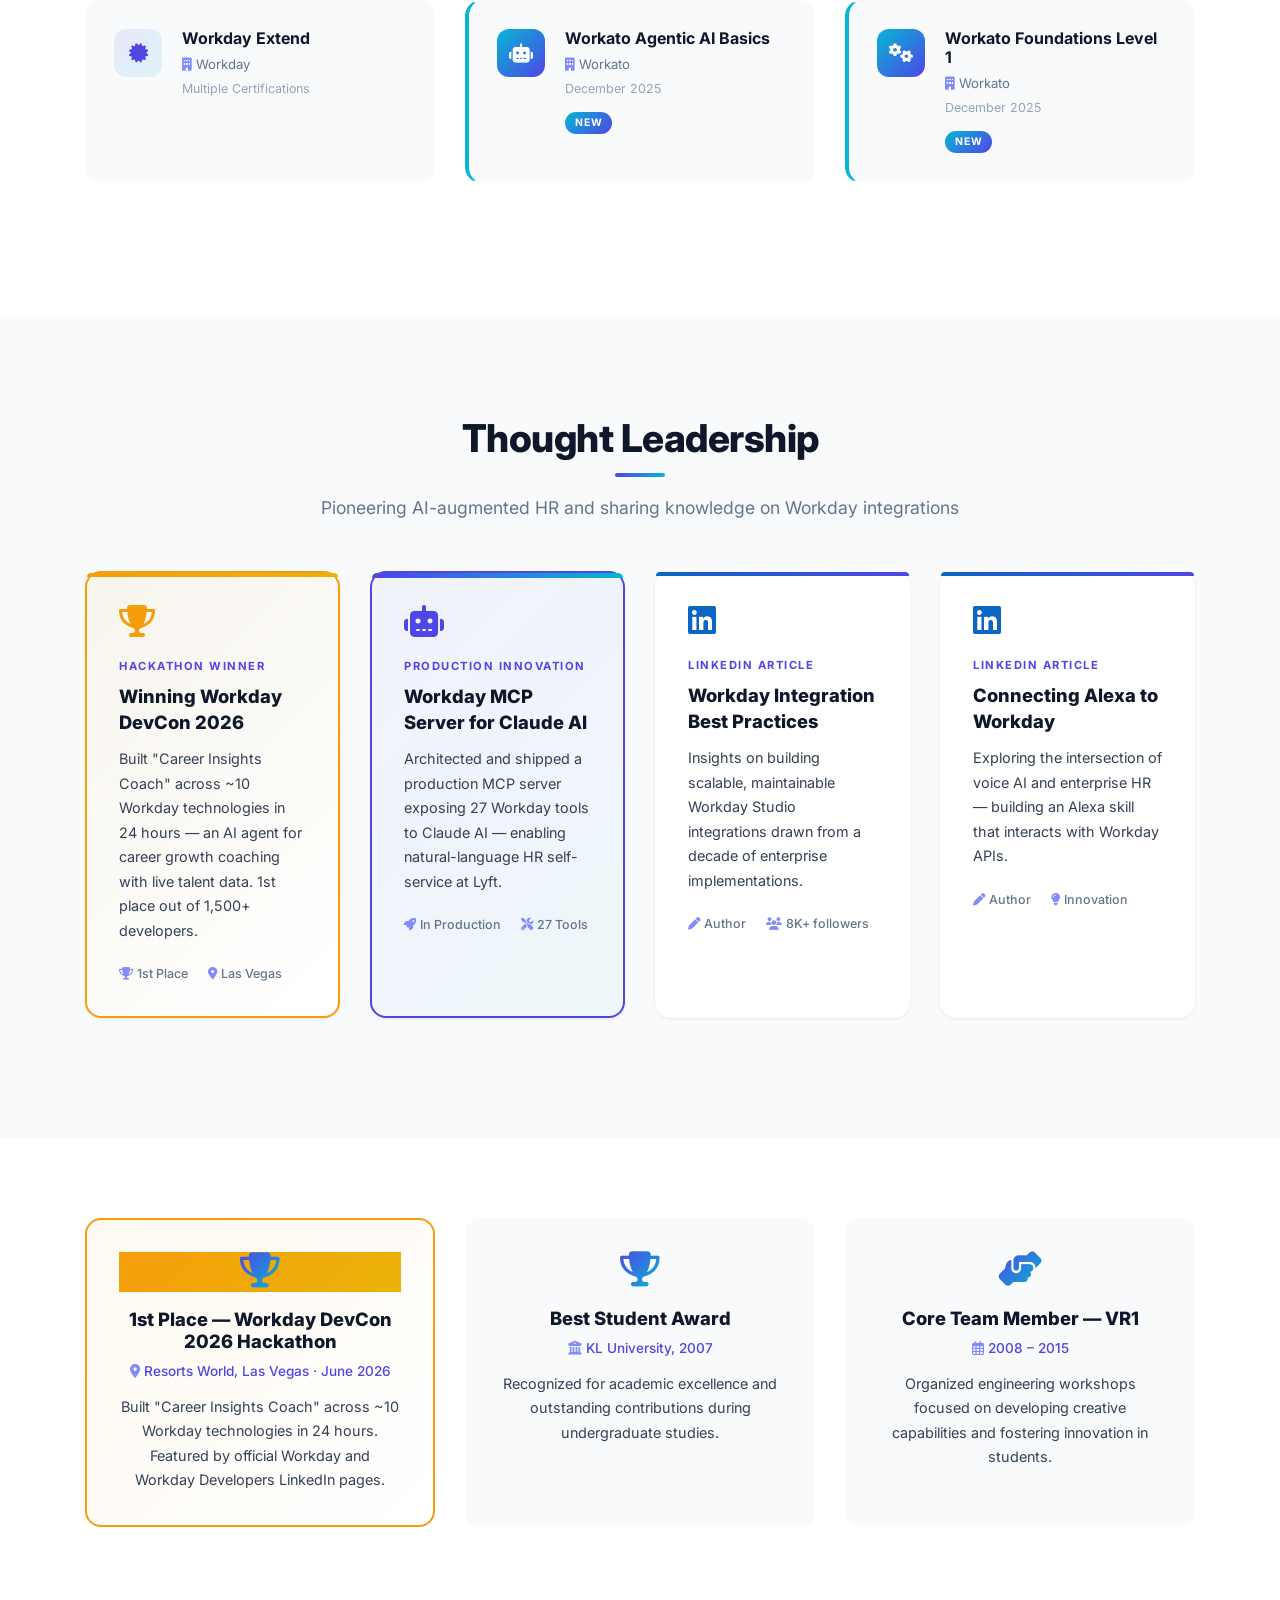
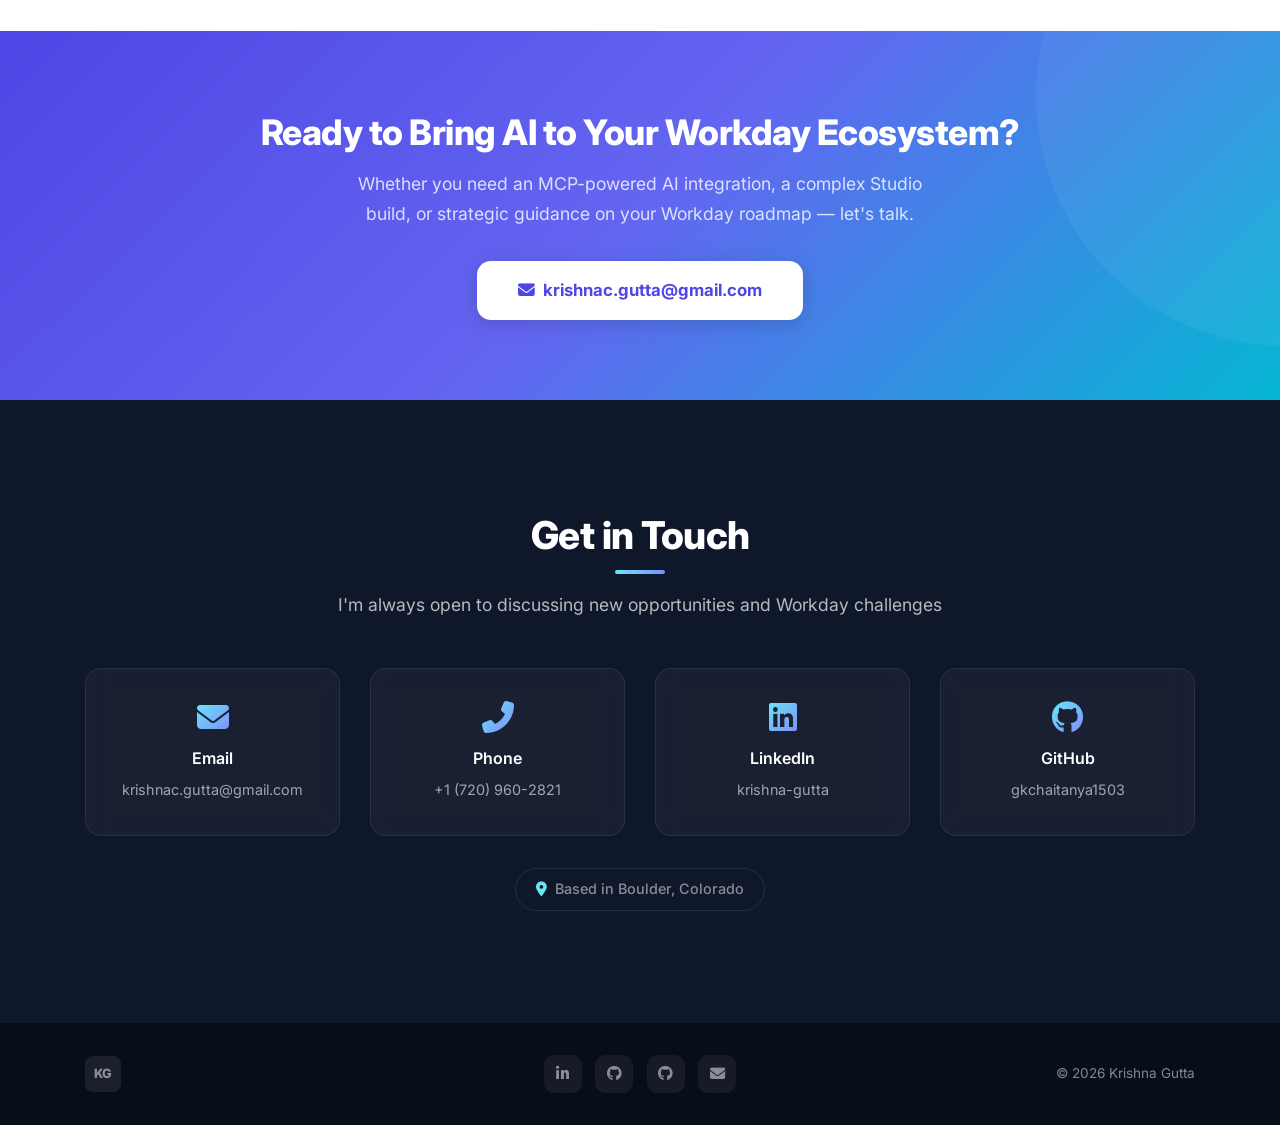
==== commit d78f0160: "Amplify DevCon 2026 win across hero, meta, timeline, and chatbot - Typed animation leads with "hacka" ====
--- a/index.html
+++ b/index.html
@@ -12,14 +12,14 @@
 
     <meta charset="UTF-8">
     <meta name="viewport" content="width=device-width, initial-scale=1.0, shrink-to-fit=no">
-    <title>Krishna Gutta — AI-Augmented Workday Engineer &amp; MCP Pioneer</title>
-    <meta name="description" content="Krishna Gutta — 11+ years transforming enterprise HR through Workday integrations, AI-augmented infrastructure, and Model Context Protocol (MCP) servers at Lyft, Gilead, USAA, and more.">
+    <title>Krishna Gutta — 1st Place DevCon 2026 | AI-Augmented Workday Engineer</title>
+    <meta name="description" content="Krishna Gutta — 1st Place Workday DevCon 2026 Hackathon. 11+ years transforming enterprise HR through AI agents, MCP servers, and Workday integrations at Lyft, Gilead, USAA, and more.">
     <meta name="keywords" content="Workday Integration Engineer, MCP, Model Context Protocol, Claude AI, HCM, Payroll, PRISM, Extend, Studio, Krishna Gutta, AI HR">
 
     <!-- Open Graph / Social Sharing -->
     <meta property="og:type" content="website">
     <meta property="og:title" content="Krishna Gutta — AI-Augmented Workday Engineer">
-    <meta property="og:description" content="11+ years transforming enterprise HR through AI-augmented Workday infrastructure, MCP servers, and scalable integrations at Lyft, Gilead, USAA, and more.">
+    <meta property="og:description" content="1st Place — Workday DevCon 2026 Hackathon. 11+ years building AI agents, MCP servers, and Workday integrations at Lyft, Gilead, USAA, and more.">
     <meta property="og:image" content="https://gkchaitanya1503.github.io/myportfolio/Images/Krishna_Gutta.jpg">
     <meta property="og:url" content="https://gkchaitanya1503.github.io/myportfolio/">
     <meta name="twitter:card" content="summary_large_image">
@@ -145,14 +145,7 @@
           <span class="typed-cursor">|</span>
         </div>
         <p class="hero-location"><i class="fas fa-map-marker-alt"></i> Boulder, CO</p>
-        <p class="hero-text">11+ years transforming enterprise HR ecosystems through Workday — now pioneering AI-augmented HR infrastructure with a production MCP server exposing 27 Workday tools to Claude AI.</p>
-        <a href="#projects" class="hero-build-badge">
-          <span class="hero-build-pulse"></span>
-          <i class="fas fa-rocket mr-2"></i>
-          <span class="hero-build-label">Latest build:</span>
-          <span class="hero-build-name">Workday MCP Server</span>
-          <i class="fas fa-arrow-right ml-2"></i>
-        </a>
+        <p class="hero-text">11+ years transforming enterprise HR ecosystems through Workday — from hackathon-winning AI agents to production MCP servers exposing 27 Workday tools to Claude AI.</p>
         <div class="hero-cta">
           <a href="#projects" class="btn hero-btn-primary">
             <i class="fas fa-code mr-2"></i>View Projects
@@ -724,6 +717,7 @@
           <span class="timeline-role">Product Lead Systems Engineer</span>
           <span class="timeline-date"><i class="far fa-calendar-alt mr-1"></i>Jan 2020 &ndash; Present &bull; Remote &mdash; Boulder, CO</span>
           <div class="timeline-achievements">
+            <div class="achievement"><i class="fas fa-trophy"></i> 1st Place — Workday DevCon 2026 Hackathon (Career Insights Coach)</div>
             <div class="achievement"><i class="fas fa-robot"></i> Pioneered production MCP server exposing 27 Workday tools to Claude AI</div>
             <div class="achievement"><i class="fas fa-star"></i> Led Mexico Dayforce payroll migration across US, Canada &amp; Mexico</div>
             <div class="achievement"><i class="fas fa-star"></i> Drove Free Now M&amp;A integration for ~900 employees across 10 EU countries</div>
@@ -1215,7 +1209,7 @@
   });
 
   // ==================== TYPING ANIMATION ====================
-  var phrases = ['AI-augmented HR infrastructure.','Workday MCP servers for Claude AI.','Workday integrations at scale.','PRISM analytics dashboards.','enterprise payroll systems.','custom Extend applications.'];
+  var phrases = ['hackathon-winning AI agents.','Workday MCP servers for Claude AI.','AI-augmented HR infrastructure.','Workday integrations at scale.','PRISM analytics dashboards.','custom Extend applications.'];
   var pi = 0, ci = 0, del = false, typedEl = document.getElementById('typed-text');
   (function typeLoop() {
     var cur = phrases[pi];
@@ -1488,6 +1482,8 @@
           addBotMsg("<strong>Certifications:</strong><br>&#8226; <strong>Workday Advanced Studio Pro</strong> — 97% score! (2019)<br>&#8226; <strong>Workday Pro Studio</strong> (2020)<br>&#8226; <strong>PRISM Analytics</strong> (2020)<br>&#8226; <strong>Workday Extend</strong> (Multiple)<br>&#8226; <strong>Workato Agentic AI Basics</strong> (2025)<br>&#8226; <strong>Workato Foundations Level 1</strong> (2025)<br><br>6+ industry-recognized credentials.");
         } else if (match(low, ['article','publish','write','blog','thought','alexa','voice'])) {
           addBotMsg("Krishna has published <strong>LinkedIn Pulse articles</strong> on:<br>&#8226; <strong>Workday Integration Best Practices</strong> — building scalable Studio integrations<br>&#8226; <strong>Connecting Alexa to Workday</strong> — voice AI meets enterprise HR<br><br>He shares insights with his <strong>8,000+ LinkedIn followers</strong>.");
+        } else if (match(low, ['devcon','hackathon','career insights','career coach'])) {
+          addBotMsg("<strong>1st Place — Workday DevCon 2026 Hackathon</strong> (Resorts World, Las Vegas)<br><br>Krishna's team built <strong>Career Insights Coach</strong> — an AI agent that coaches employees through career growth using live talent data. Built in <strong>24 hours</strong> across ~10 Workday technologies: Developer Agent, Extend, A2UI, Data Cloud, Orchestrate, ASOR, Prism, Workday Everywhere, and Claude.<br><br><strong>Team:</strong> Krishna Gutta, Austin Niehaus, Andrew Cesario, Bala Veeramachaneni<br><strong>1,500+</strong> in-person developers, <strong>~8,000</strong> online. Featured by official Workday LinkedIn pages.");
         } else if (match(low, ['award','best student','honor','achievement','recognition'])) {
           addBotMsg("<strong>Awards:</strong><br>&#8226; <strong>1st Place — Workday DevCon 2026 Hackathon</strong> (Resorts World, Las Vegas) — built 'Career Insights Coach' across ~10 Workday technologies in 24 hours. 1,500+ developers.<br>&#8226; <strong>Best Student Award</strong> — KL University (2007)<br>&#8226; <strong>Workday Advanced Studio Pro</strong> — scored <strong>97%</strong> (top percentile)");
         } else if (match(low, ['volunteer','community','workshop','vr1'])) {
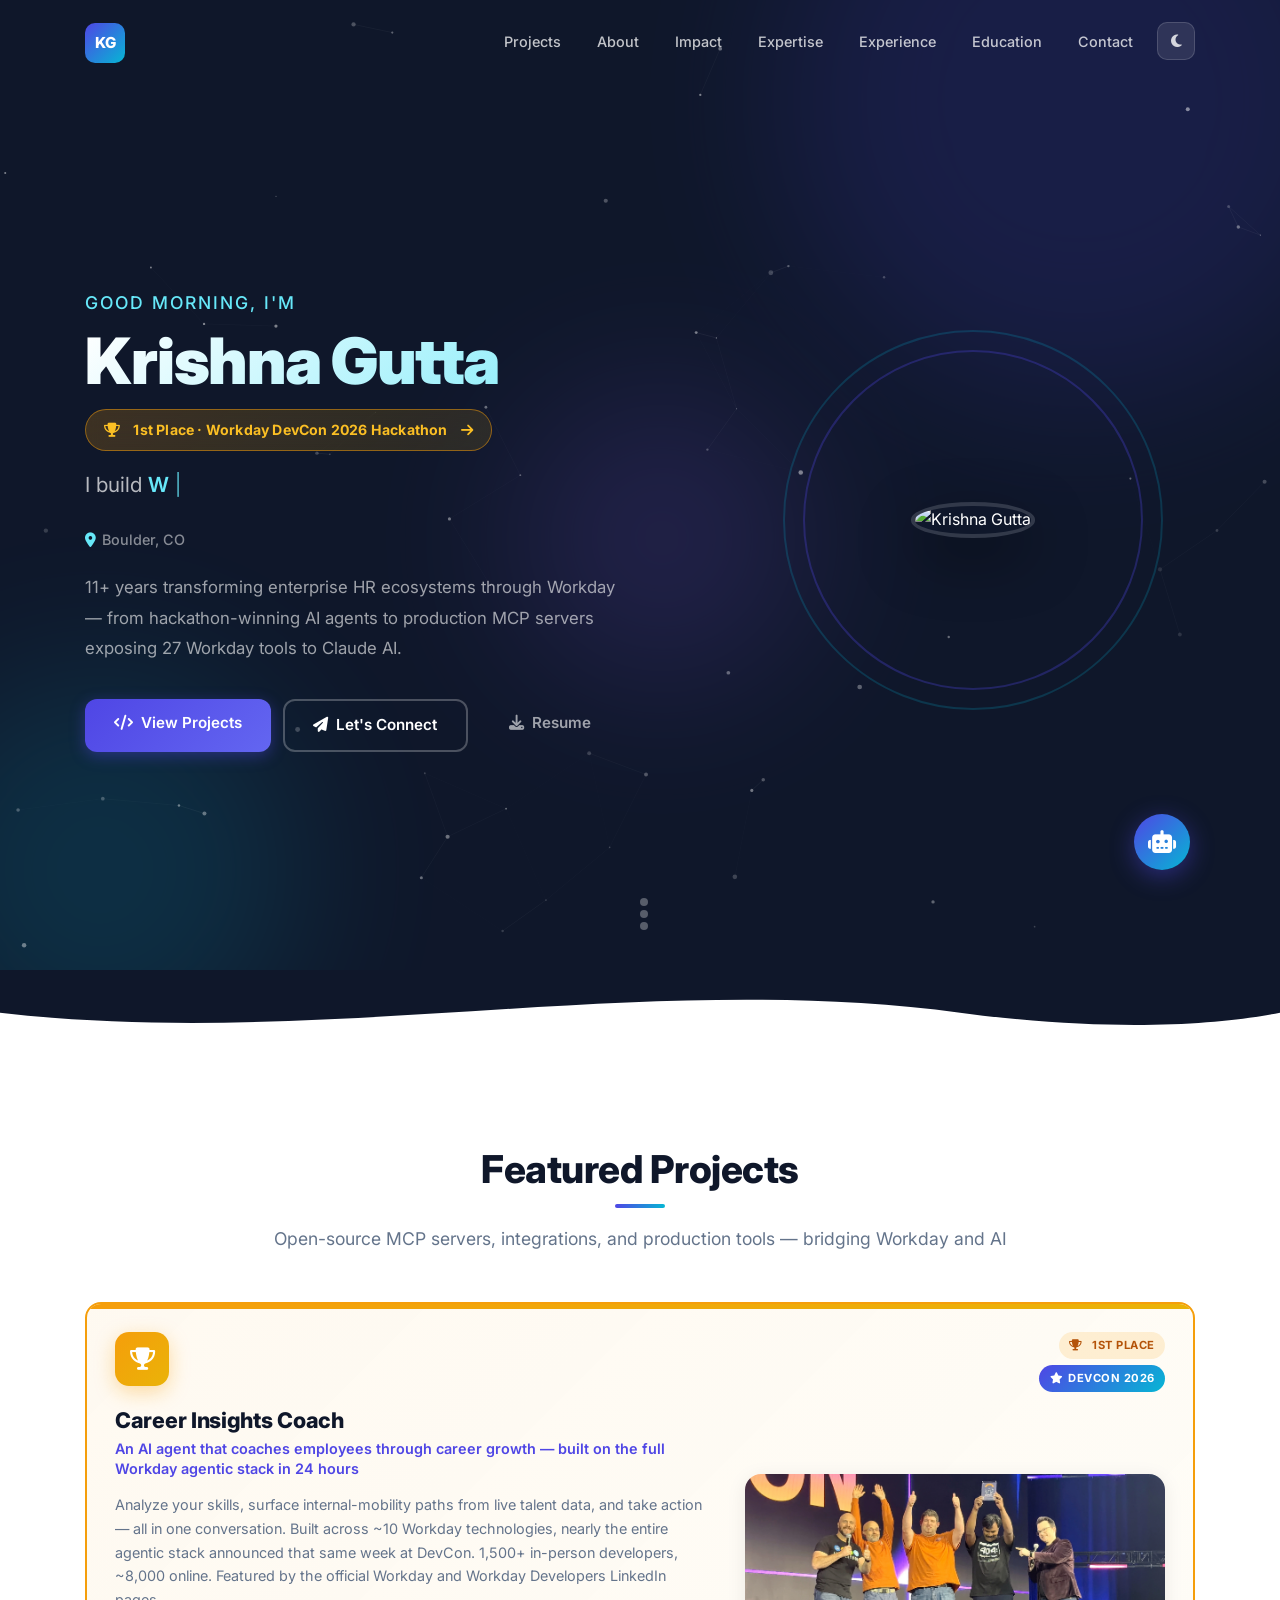
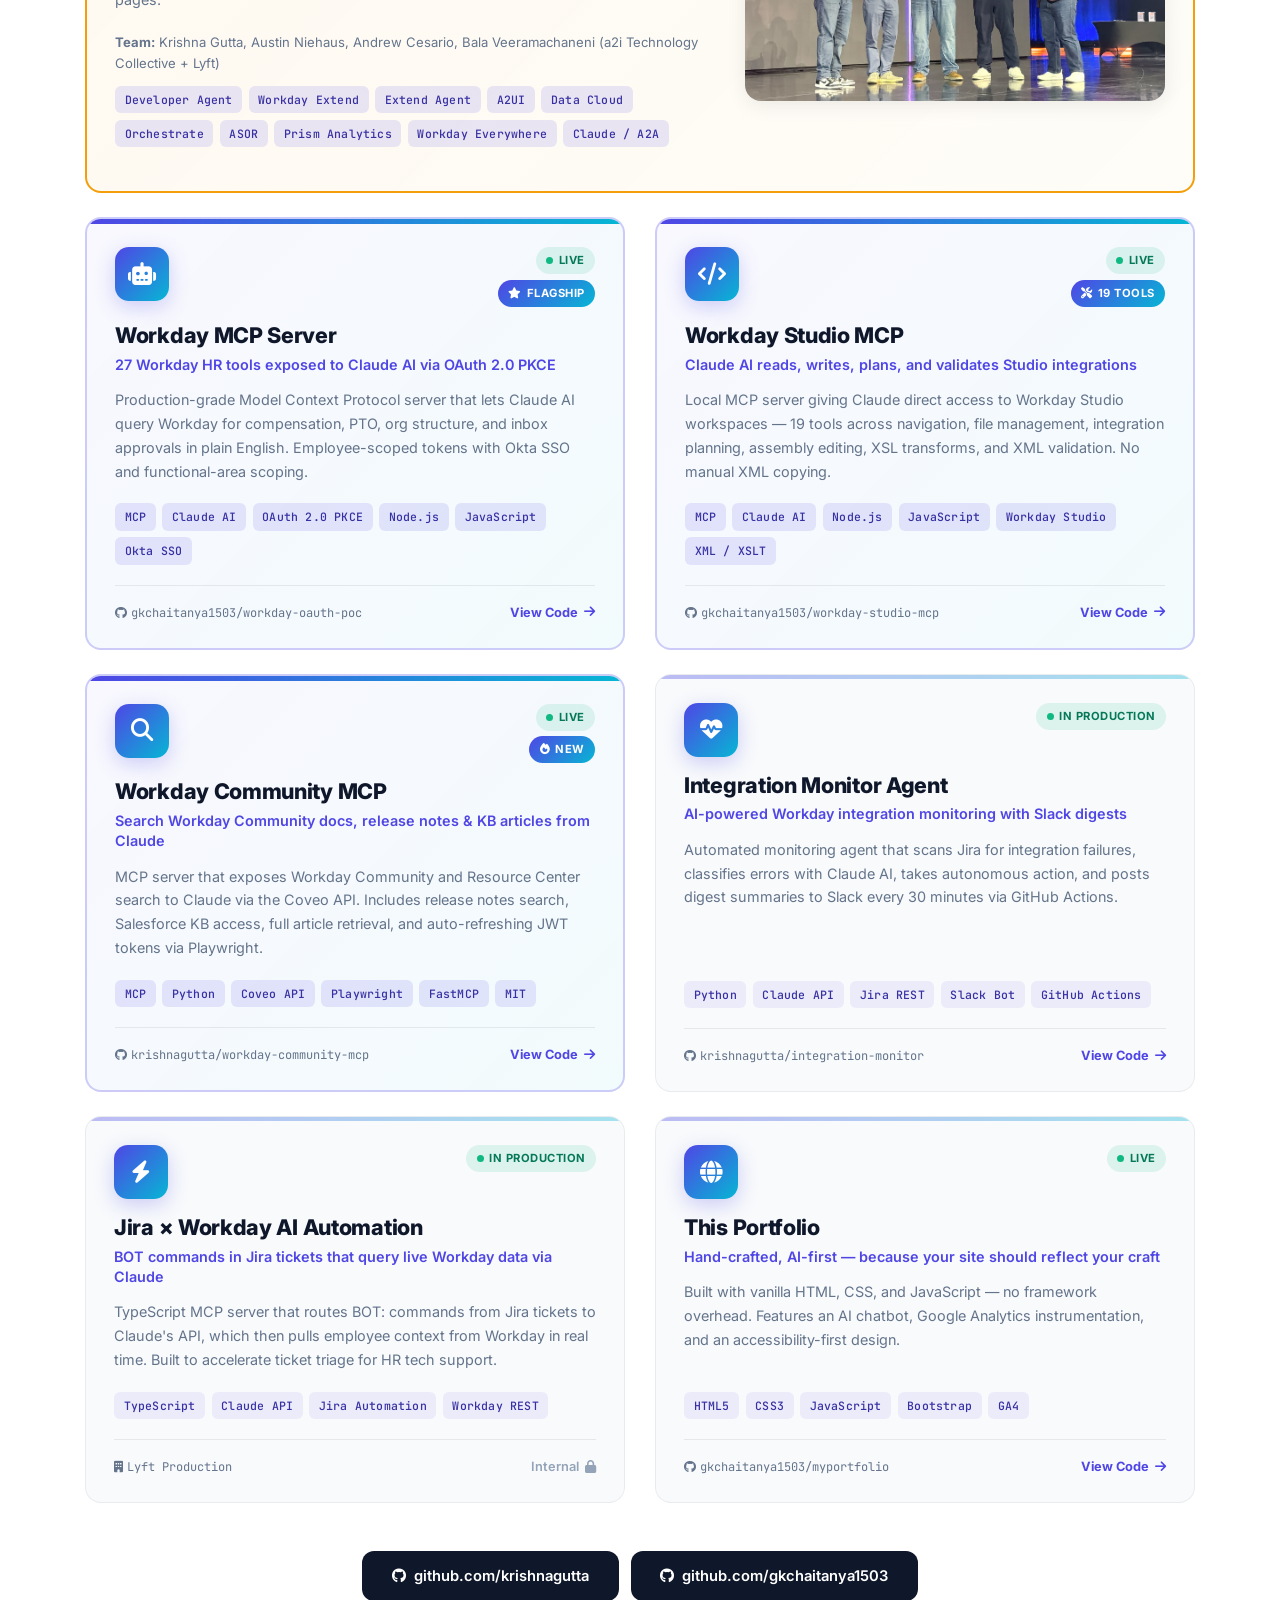
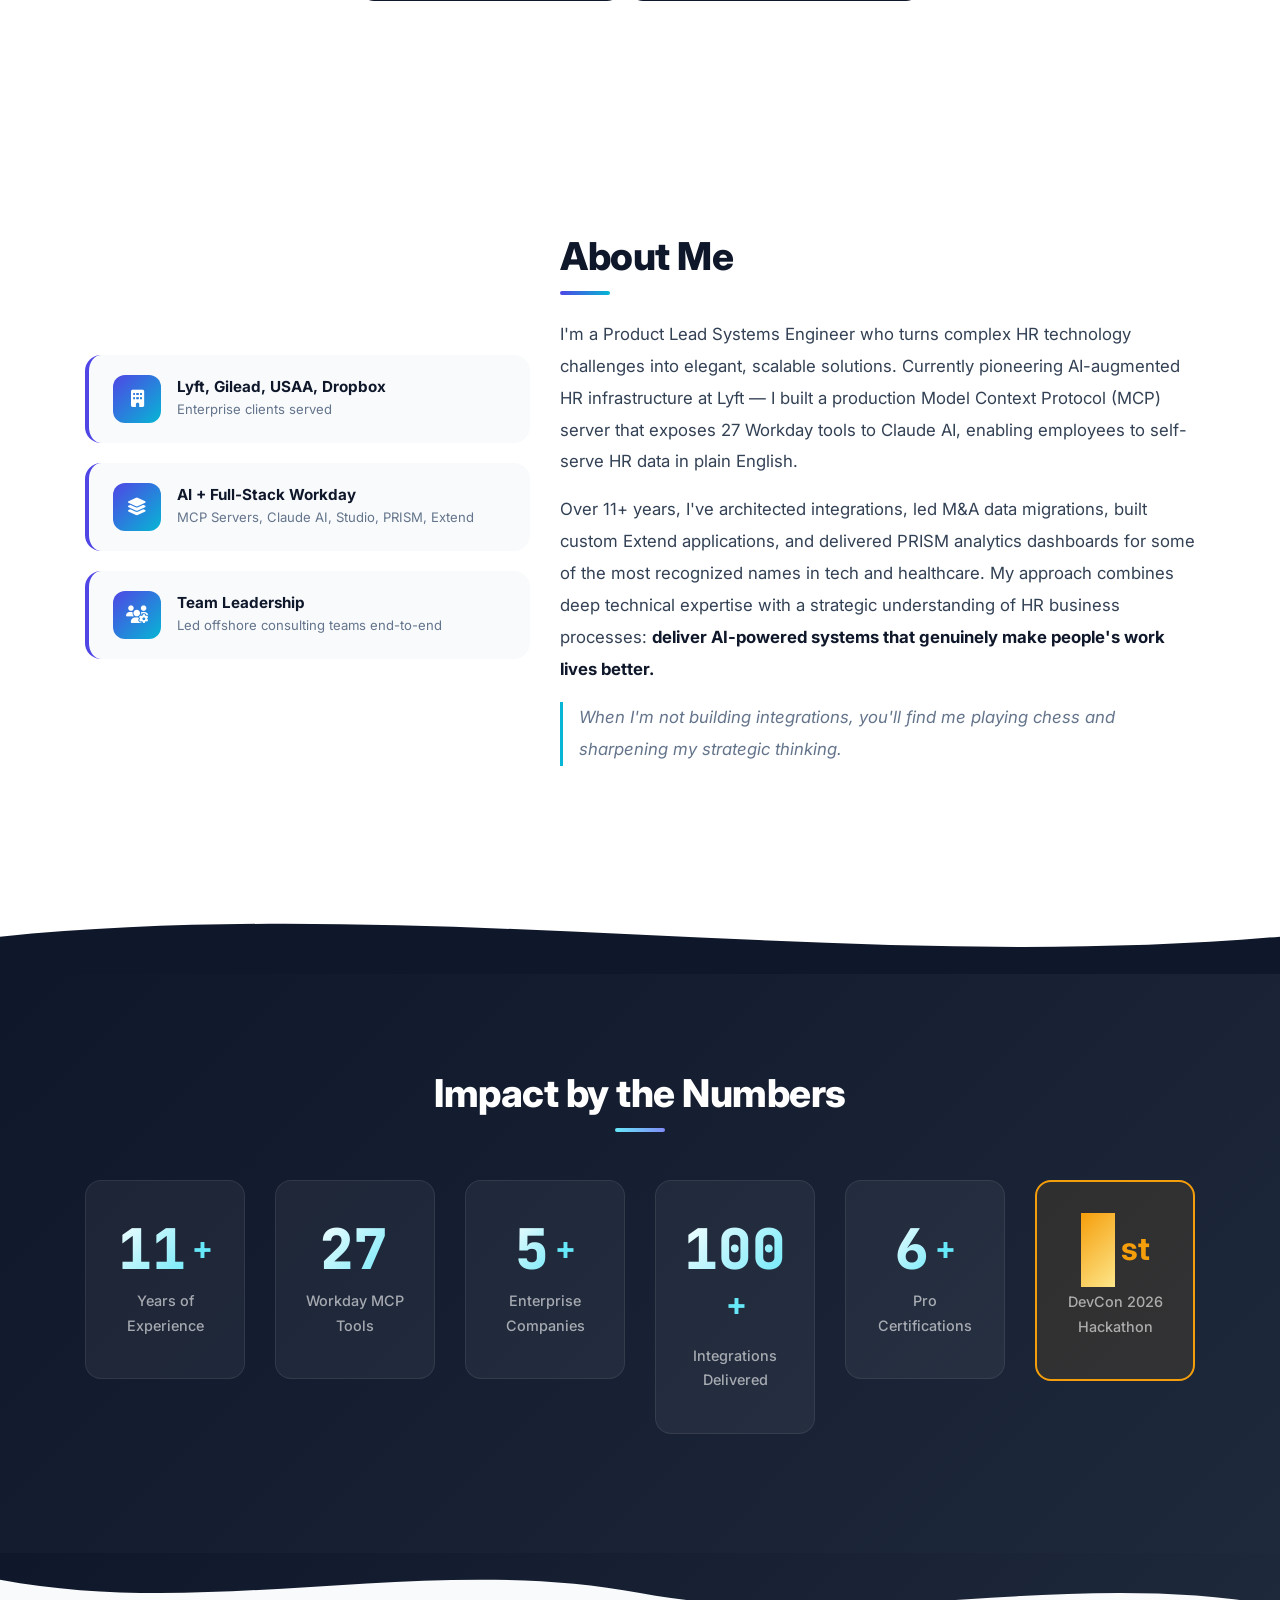
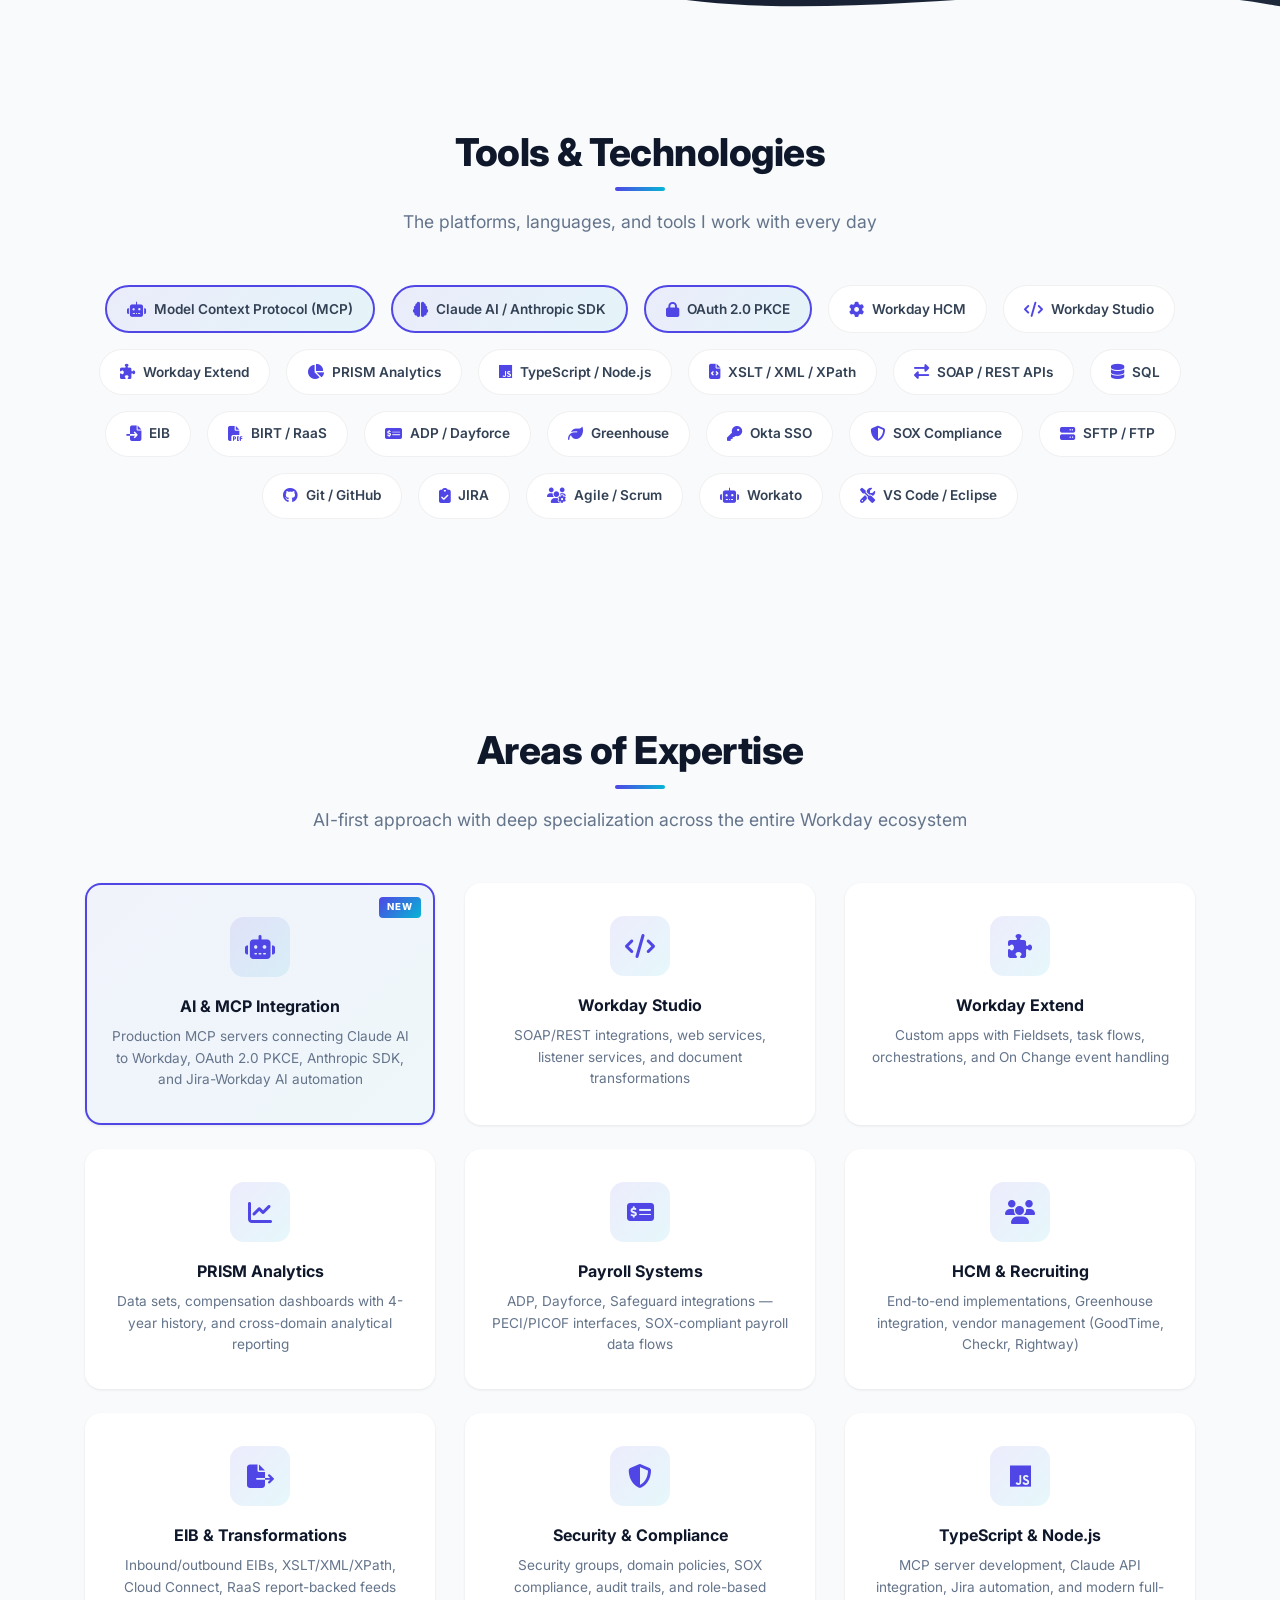
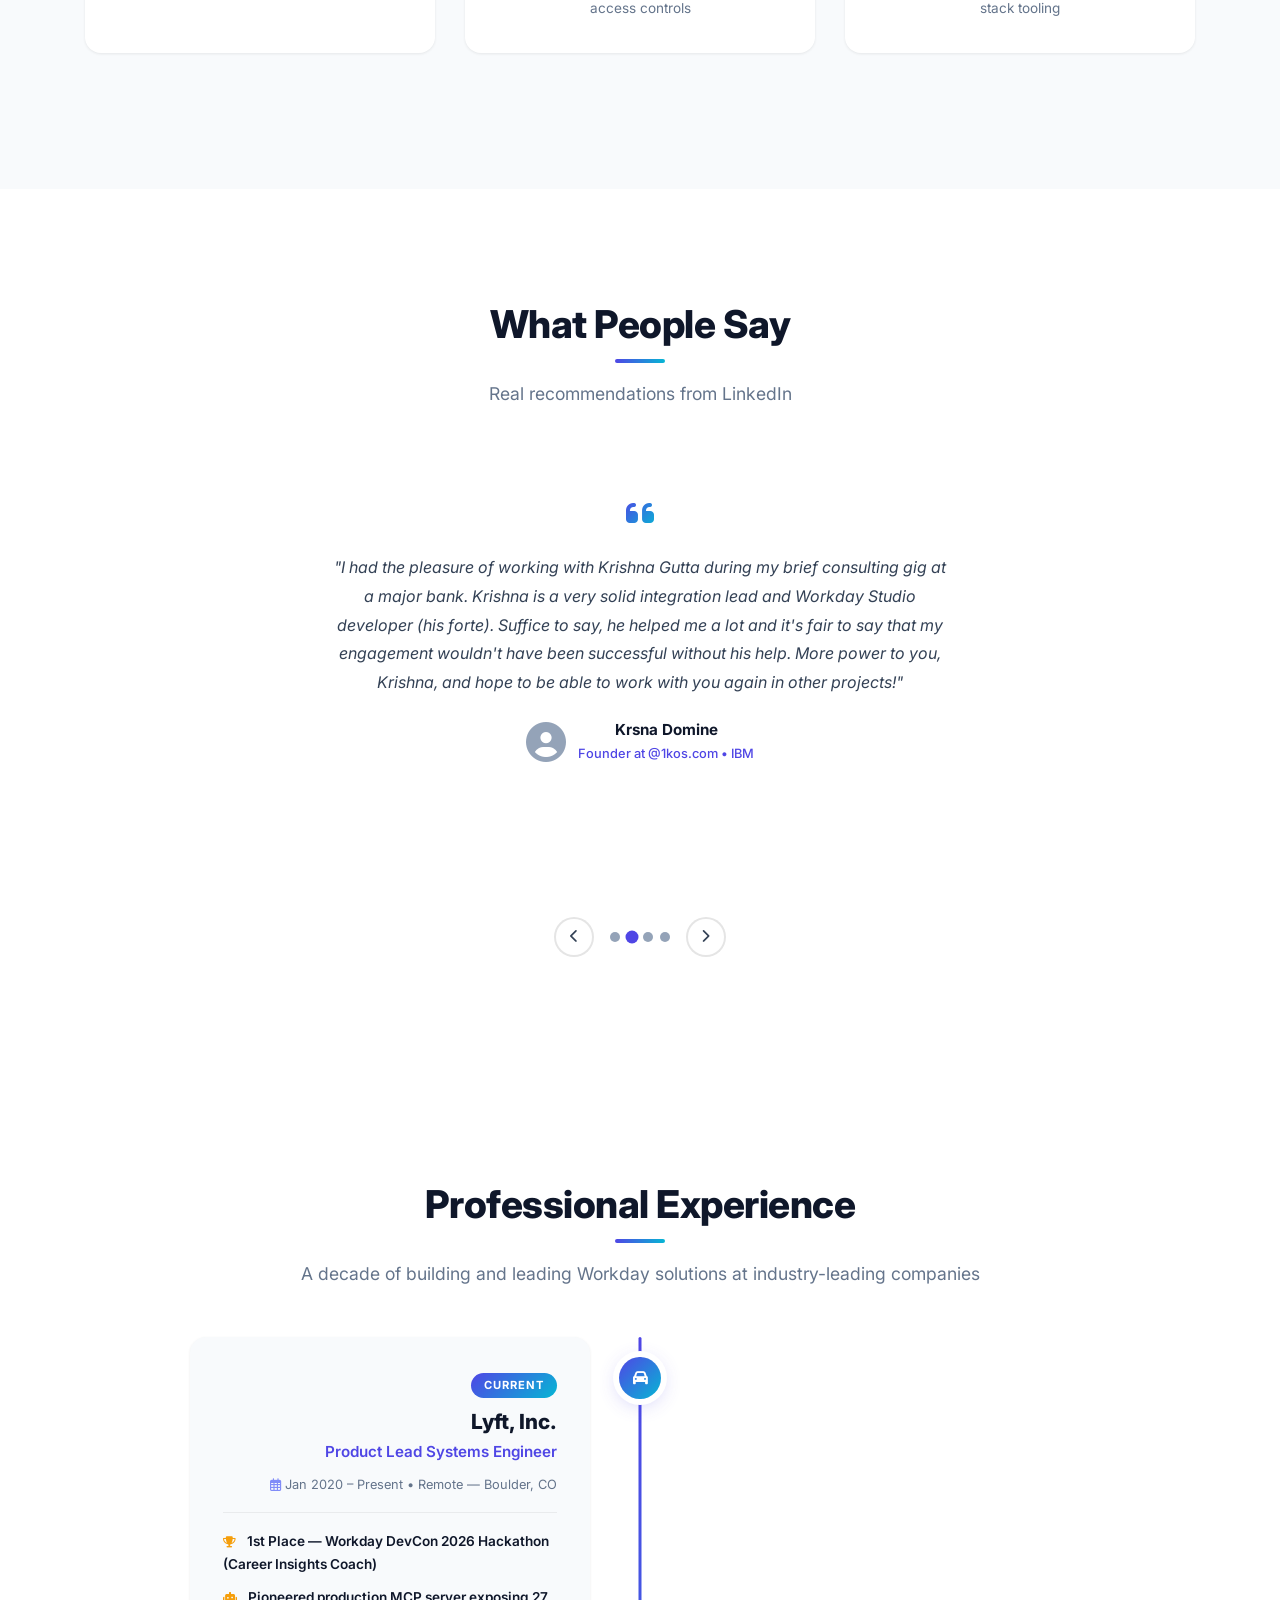
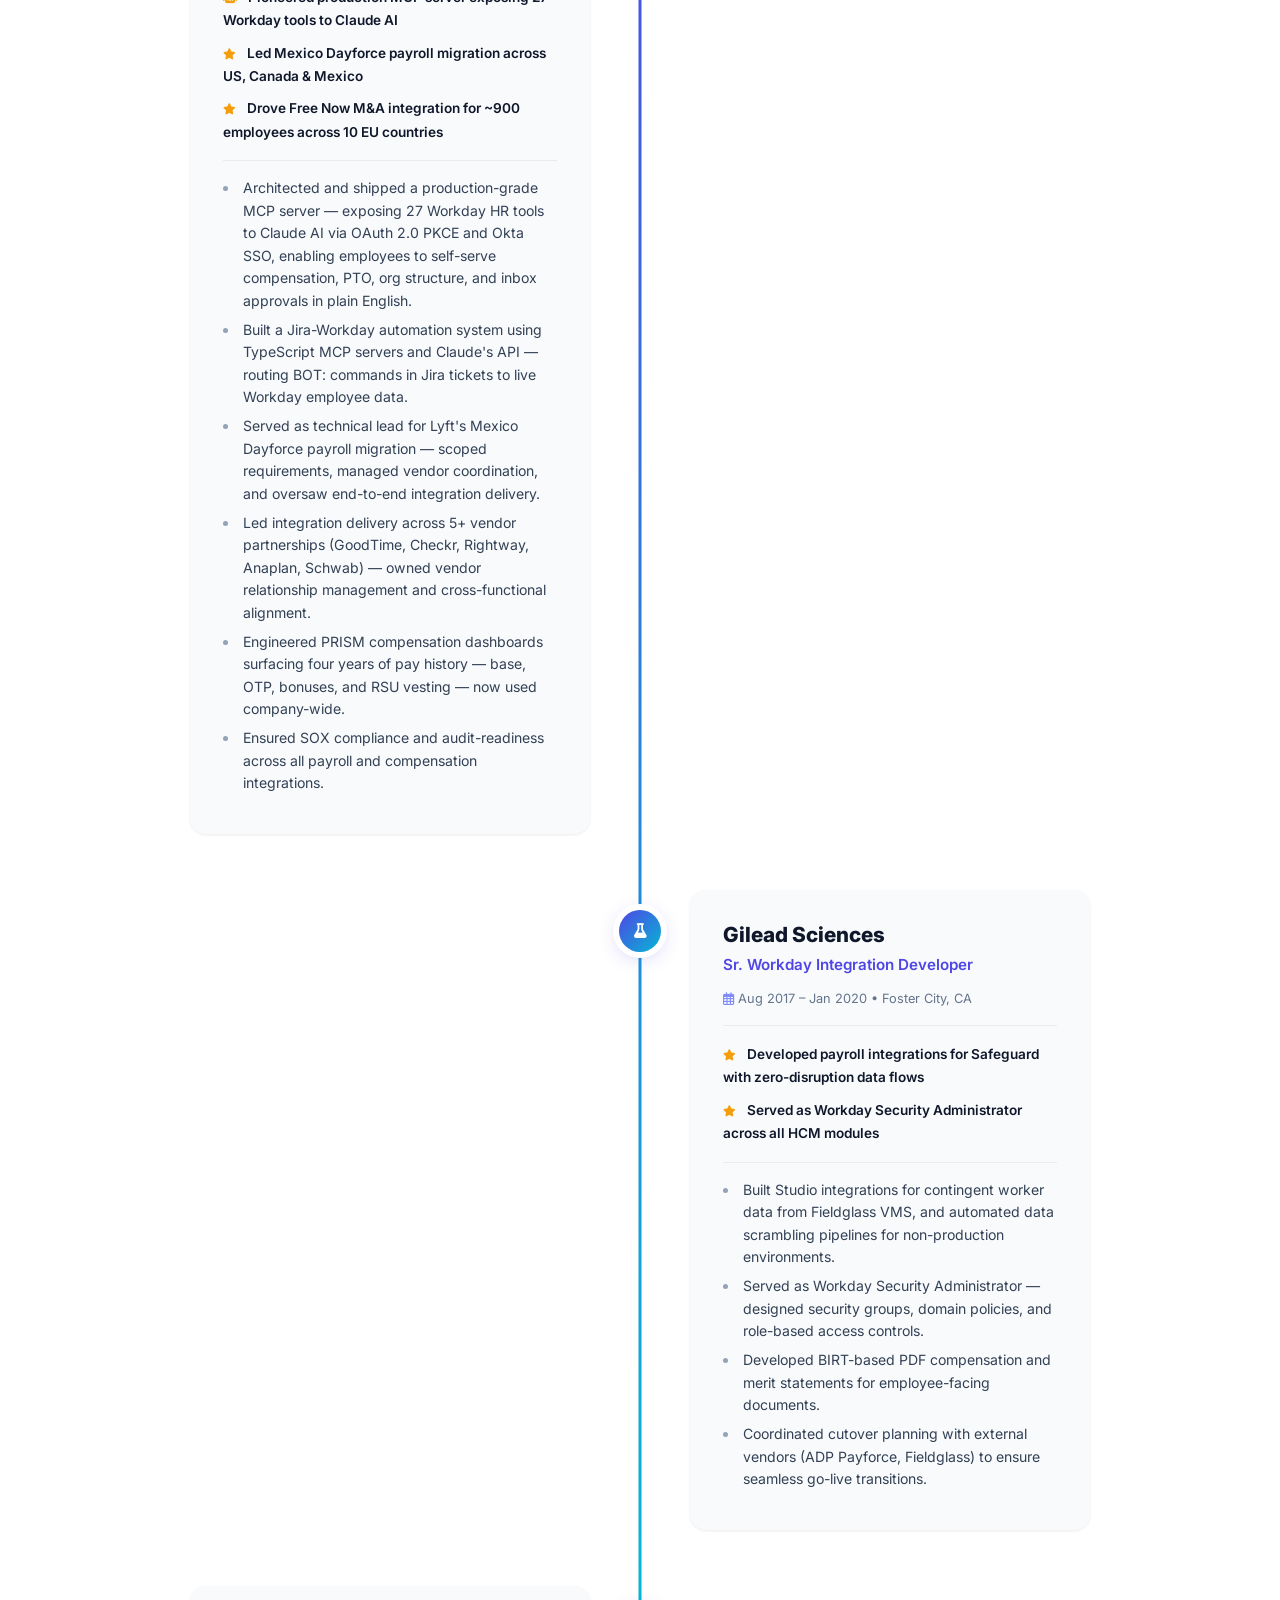
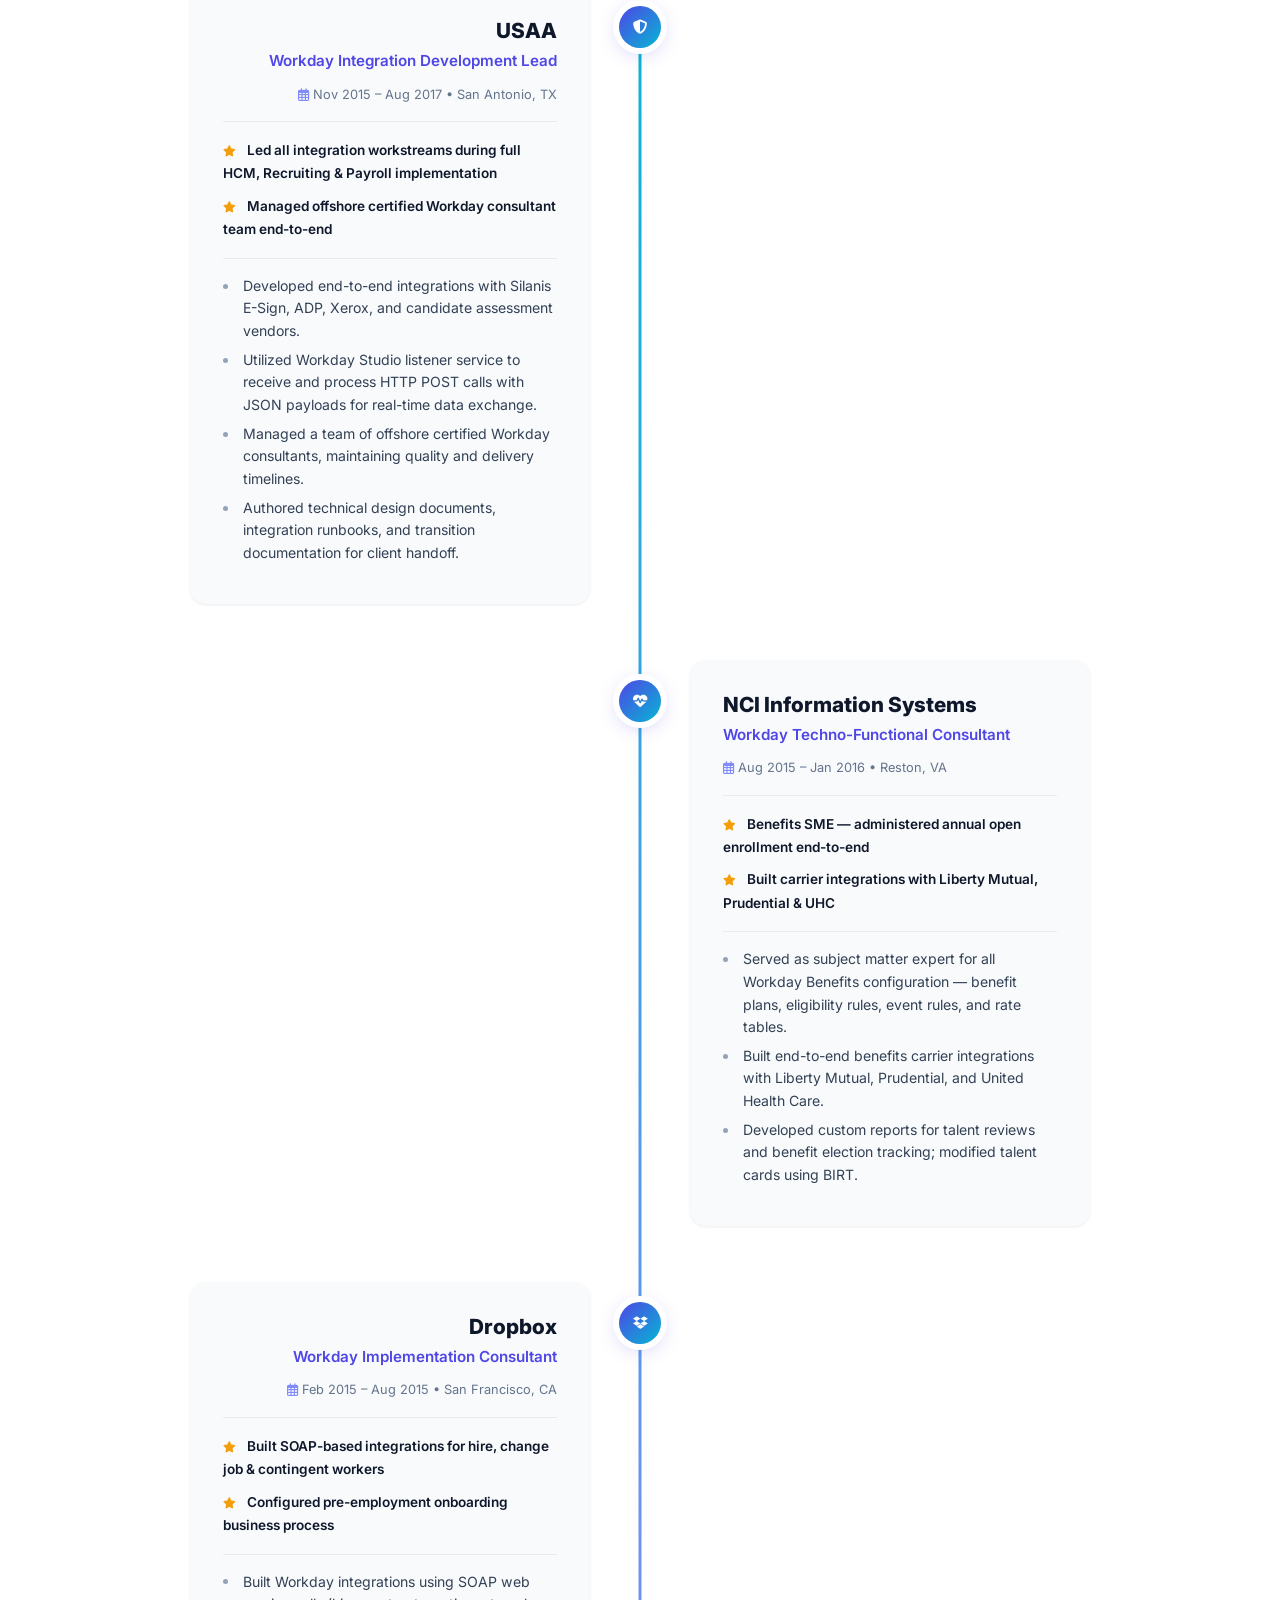
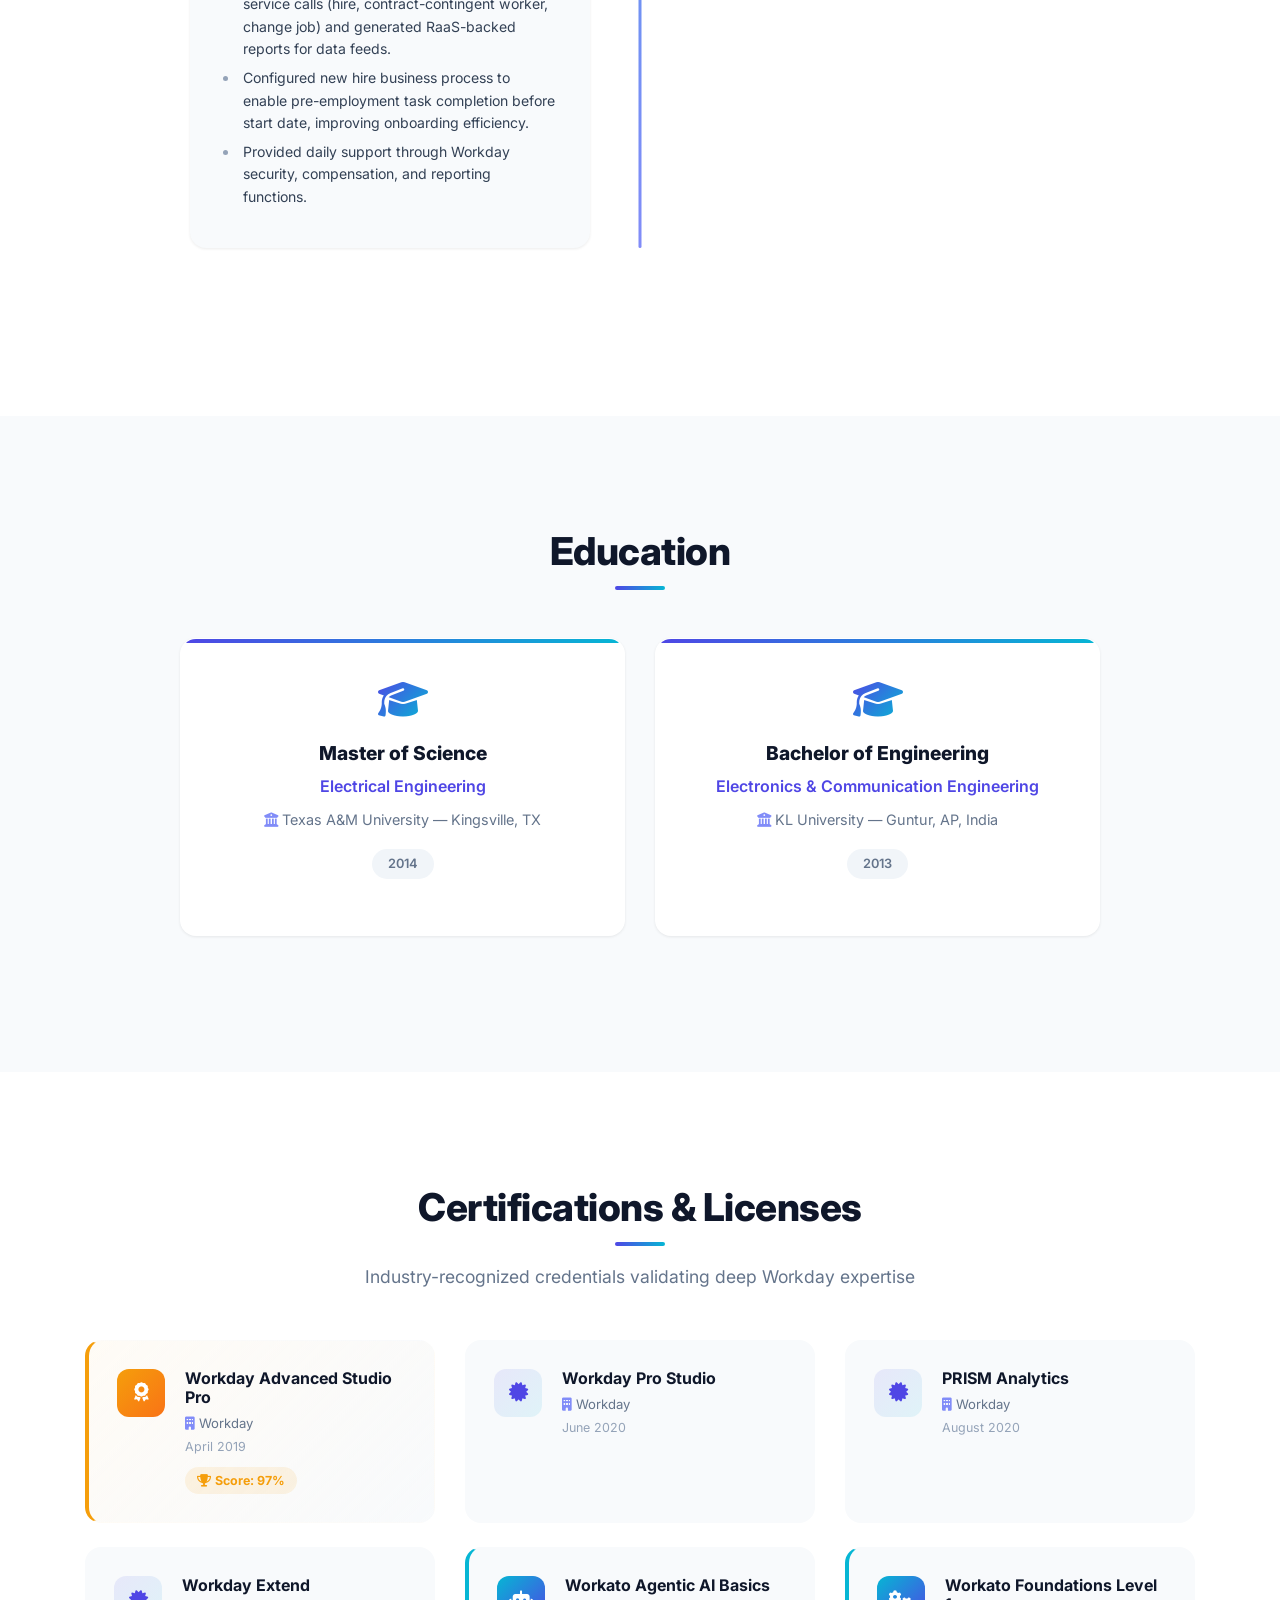
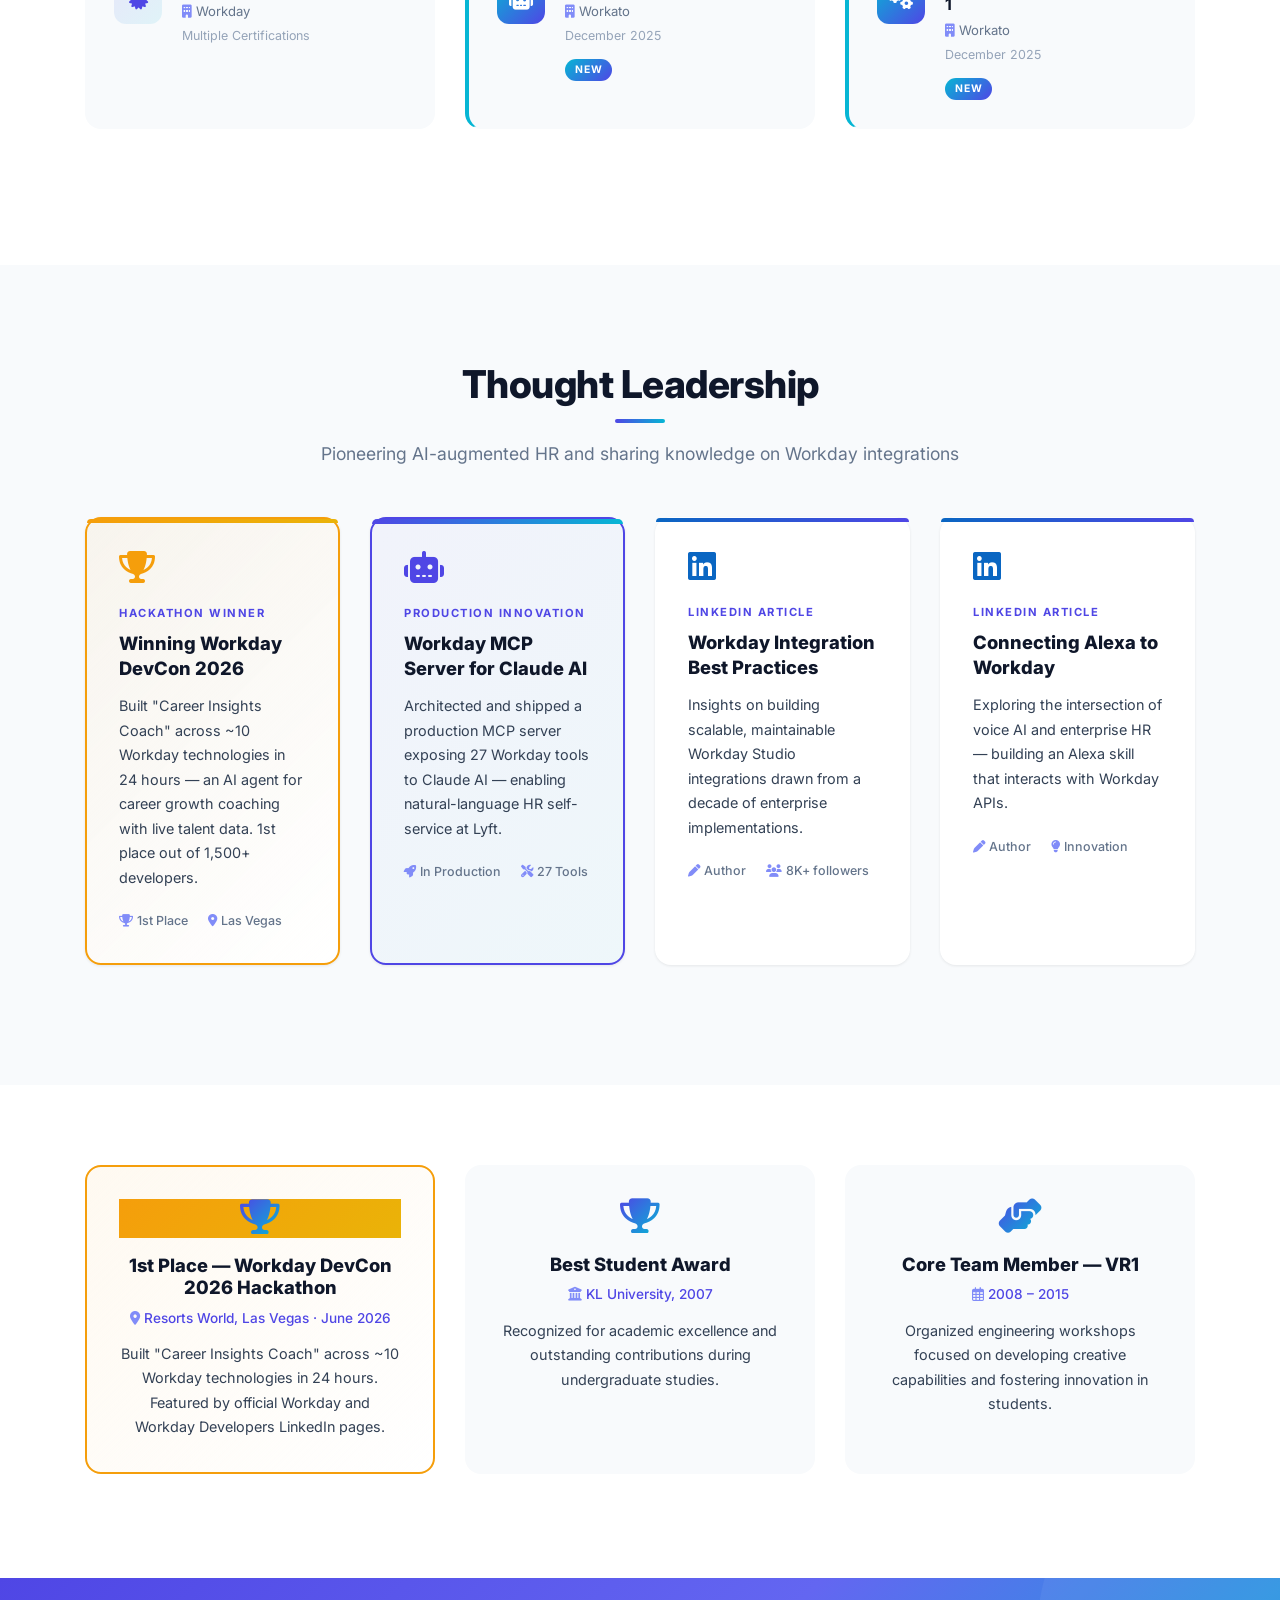
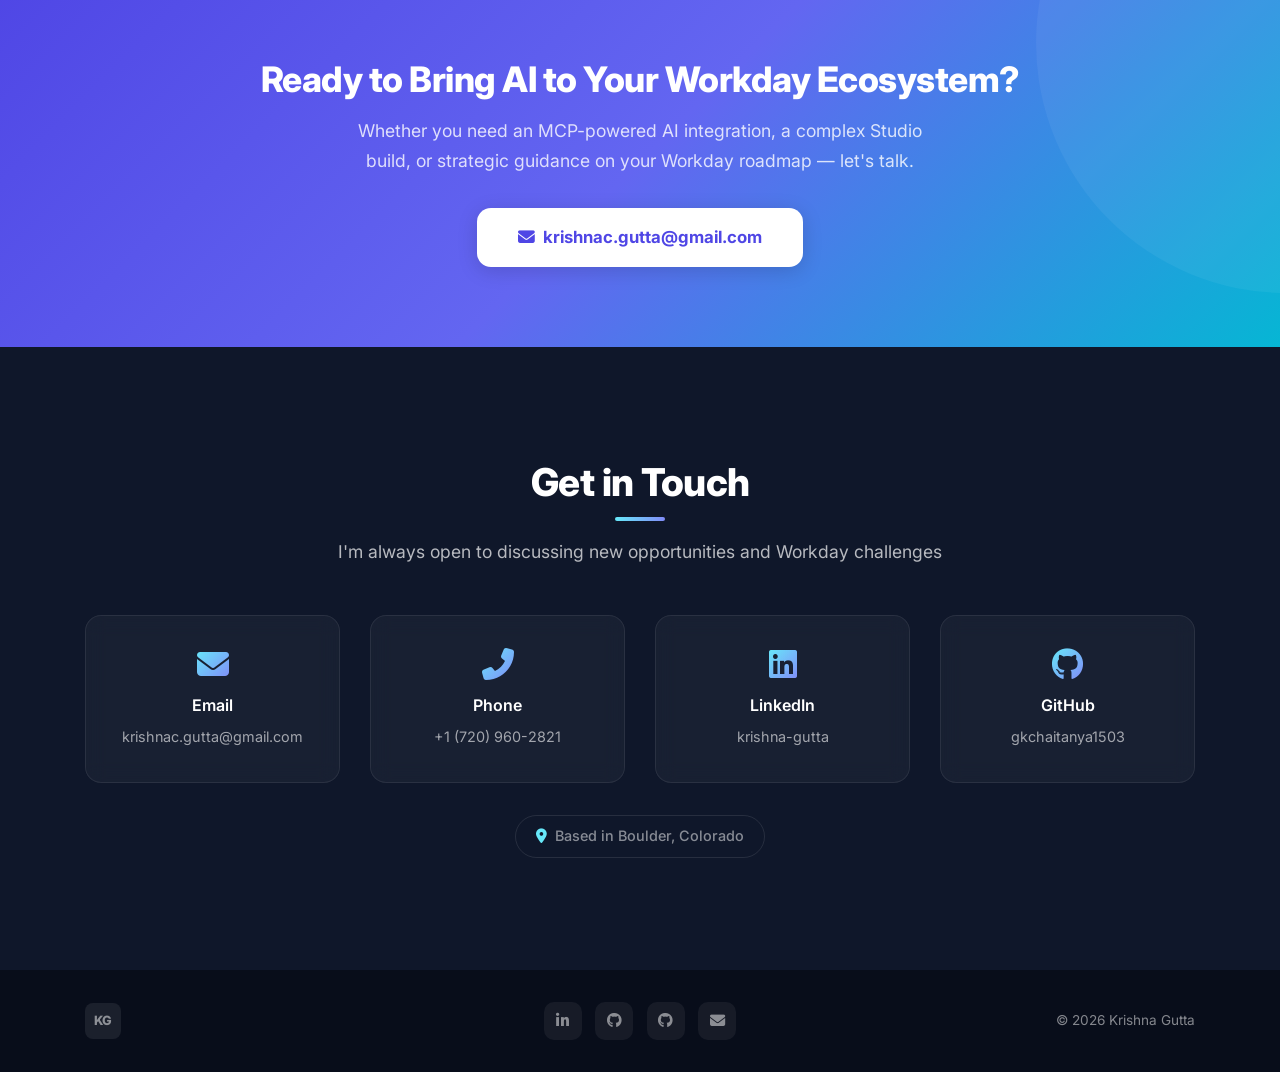
==== commit 59a2199e: "Design polish pass: fix dark-mode wave bug, remove dead CSS, tighten winner card - Remove Projects→A" ====
--- a/index.html
+++ b/index.html
@@ -74,7 +74,7 @@
 <body>
 
 <!-- Skip to content (accessibility) -->
-<a href="#about" class="skip-to-content">Skip to main content</a>
+<a href="#projects" class="skip-to-content">Skip to main content</a>
 
 <!-- Scroll Progress Bar -->
 <div id="scroll-progress"></div>
@@ -186,7 +186,7 @@
 <!-- Featured Projects Section -->
 <section id="projects">
   <div class="container">
-    <h2 class="section-heading text-center" data-aos="fade-up"><i class="fas fa-code-branch mr-2"></i>Featured Projects</h2>
+    <h2 class="section-heading text-center" data-aos="fade-up">Featured Projects</h2>
     <div class="heading-underline" data-aos="fade-up" data-aos-delay="100"></div>
     <p class="section-subtitle text-center" data-aos="fade-up" data-aos-delay="150">Open-source MCP servers, integrations, and production tools — bridging Workday and AI</p>
 
@@ -204,9 +204,9 @@
           <div class="row align-items-center">
             <div class="col-lg-7">
               <h3 class="project-title">Career Insights Coach</h3>
-              <p class="project-tagline">1st Place — Workday DevCon 2026 Hackathon &middot; Resorts World, Las Vegas</p>
-              <p class="project-description">An AI agent that coaches employees through career growth: analyze skills, surface internal-mobility paths from live talent data, and take action — all in one conversation. Built in 24 hours across ~10 Workday technologies, nearly the entire agentic stack announced that same week. 1,500+ in-person developers, ~8,000 online. Featured by the official Workday and Workday Developers LinkedIn pages.</p>
-              <p class="project-description" style="font-size:0.82rem;color:var(--gray);margin-bottom:0.75rem;"><strong>Team:</strong> Krishna Gutta, Austin Niehaus, Andrew Cesario, Bala Veeramachaneni (a2i Technology Collective + Lyft)</p>
+              <p class="project-tagline">An AI agent that coaches employees through career growth — built on the full Workday agentic stack in 24 hours</p>
+              <p class="project-description">Analyze your skills, surface internal-mobility paths from live talent data, and take action — all in one conversation. Built across ~10 Workday technologies, nearly the entire agentic stack announced that same week at DevCon. 1,500+ in-person developers, ~8,000 online. Featured by the official Workday and Workday Developers LinkedIn pages.</p>
+              <p class="project-team"><strong>Team:</strong> Krishna Gutta, Austin Niehaus, Andrew Cesario, Bala Veeramachaneni (a2i Technology Collective + Lyft)</p>
               <div class="project-tech-stack">
                 <span class="tech-badge">Developer Agent</span>
                 <span class="tech-badge">Workday Extend</span>
@@ -400,22 +400,15 @@
     </div>
 
     <div class="text-center mt-4" data-aos="fade-up">
-      <a href="https://github.com/krishnagutta" target="_blank" rel="noopener noreferrer" class="btn projects-more-btn mr-2">
+      <a href="https://github.com/krishnagutta" target="_blank" rel="noopener noreferrer" class="btn projects-more-btn mr-2 mb-2">
         <i class="fab fa-github mr-2"></i>github.com/krishnagutta
       </a>
-      <a href="https://github.com/gkchaitanya1503" target="_blank" rel="noopener noreferrer" class="btn projects-more-btn">
+      <a href="https://github.com/gkchaitanya1503" target="_blank" rel="noopener noreferrer" class="btn projects-more-btn mb-2">
         <i class="fab fa-github mr-2"></i>github.com/gkchaitanya1503
       </a>
     </div>
   </div>
 </section>
-
-<!-- Wave Divider: Projects → About -->
-<div class="wave-divider wave-white-to-light">
-  <svg viewBox="0 0 1440 120" preserveAspectRatio="none">
-    <path d="M0,40 C360,96 720,0 1080,64 C1260,96 1380,80 1440,64 L1440,120 L0,120 Z" fill="currentColor"/>
-  </svg>
-</div>
 
 <!-- About Section -->
 <section id="about">
@@ -1095,8 +1088,8 @@
       <div class="col-md-4 text-center mb-3 mb-md-0">
         <div class="footer-social">
           <a href="https://www.linkedin.com/in/krishna-gutta/" target="_blank" rel="noopener noreferrer" aria-label="LinkedIn"><i class="fab fa-linkedin-in"></i></a>
-          <a href="https://github.com/krishnagutta" target="_blank" rel="noopener noreferrer" aria-label="GitHub"><i class="fab fa-github"></i></a>
-          <a href="https://github.com/gkchaitanya1503" target="_blank" rel="noopener noreferrer" aria-label="GitHub 2"><i class="fab fa-github"></i></a>
+          <a href="https://github.com/krishnagutta" target="_blank" rel="noopener noreferrer" aria-label="GitHub — krishnagutta" title="GitHub — krishnagutta"><i class="fab fa-github"></i></a>
+          <a href="https://github.com/gkchaitanya1503" target="_blank" rel="noopener noreferrer" aria-label="GitHub — gkchaitanya1503" title="GitHub — gkchaitanya1503"><i class="fab fa-github"></i></a>
           <a href="mailto:krishnac.gutta@gmail.com" aria-label="Email"><i class="fas fa-envelope"></i></a>
         </div>
       </div>
--- a/styles.css
+++ b/styles.css
@@ -637,60 +637,7 @@
   color: var(--primary) !important;
 }
 
-/* ========================================
-   HERO BUILD BADGE
-   ======================================== */
-.hero-build-badge {
-  display: inline-flex;
-  align-items: center;
-  gap: 0.35rem;
-  background: rgba(79, 70, 229, 0.15);
-  border: 1px solid rgba(79, 70, 229, 0.35);
-  color: var(--white) !important;
-  padding: 0.55rem 1rem 0.55rem 0.85rem;
-  border-radius: 999px;
-  font-size: 0.82rem;
-  font-weight: 500;
-  text-decoration: none !important;
-  margin-bottom: 1.75rem;
-  transition: all 0.3s ease;
-  backdrop-filter: blur(10px);
-  -webkit-backdrop-filter: blur(10px);
-}
-
-.hero-build-badge:hover {
-  background: rgba(79, 70, 229, 0.28);
-  border-color: rgba(6, 182, 212, 0.6);
-  transform: translateY(-2px);
-  color: var(--white) !important;
-  text-decoration: none !important;
-}
-
-.hero-build-badge .hero-build-label {
-  color: rgba(255, 255, 255, 0.7);
-  margin-right: 0.15rem;
-}
-
-.hero-build-badge .hero-build-name {
-  color: var(--accent-light);
-  font-weight: 700;
-}
-
-.hero-build-badge i.fa-rocket {
-  color: var(--accent-light);
-}
-
-.hero-build-pulse {
-  display: inline-block;
-  width: 8px;
-  height: 8px;
-  border-radius: 50%;
-  background: #10b981;
-  box-shadow: 0 0 0 0 rgba(16, 185, 129, 0.7);
-  animation: build-pulse 2s infinite;
-  margin-right: 0.25rem;
-}
-
+/* Pulse animation (used by .status-pulse project badges) */
 @keyframes build-pulse {
   0% { box-shadow: 0 0 0 0 rgba(16, 185, 129, 0.7); }
   70% { box-shadow: 0 0 0 10px rgba(16, 185, 129, 0); }
@@ -982,6 +929,15 @@
   flex-grow: 1;
 }
 
+.project-team {
+  font-size: 0.82rem;
+  color: var(--gray);
+  line-height: 1.6;
+  margin-bottom: 0.75rem;
+}
+
+body.dark-mode .project-team { color: #94a3b8; }
+
 .project-tech-stack {
   display: flex;
   flex-wrap: wrap;
@@ -1055,12 +1011,6 @@
   color: var(--white) !important;
 }
 
-/* Wave divider variant */
-.wave-white-to-light {
-  color: var(--bg-light);
-}
-body:not(.dark-mode) .wave-white-to-light { color: var(--bg-light); }
-
 /* Dark mode for projects */
 body.dark-mode #projects { background: #0f172a; }
 body.dark-mode .project-card {
@@ -1112,7 +1062,8 @@
 @media (max-width: 767.98px) {
   .project-card { padding: 1.4rem; }
   .project-title { font-size: 1.15rem; }
-  .hero-build-badge { font-size: 0.75rem; padding: 0.45rem 0.85rem; }
+  .hero-award-badge { font-size: 0.78rem; padding: 0.45rem 0.9rem; }
+  .hero-award-badge span { white-space: normal; }
 }
 
 /* ========================================
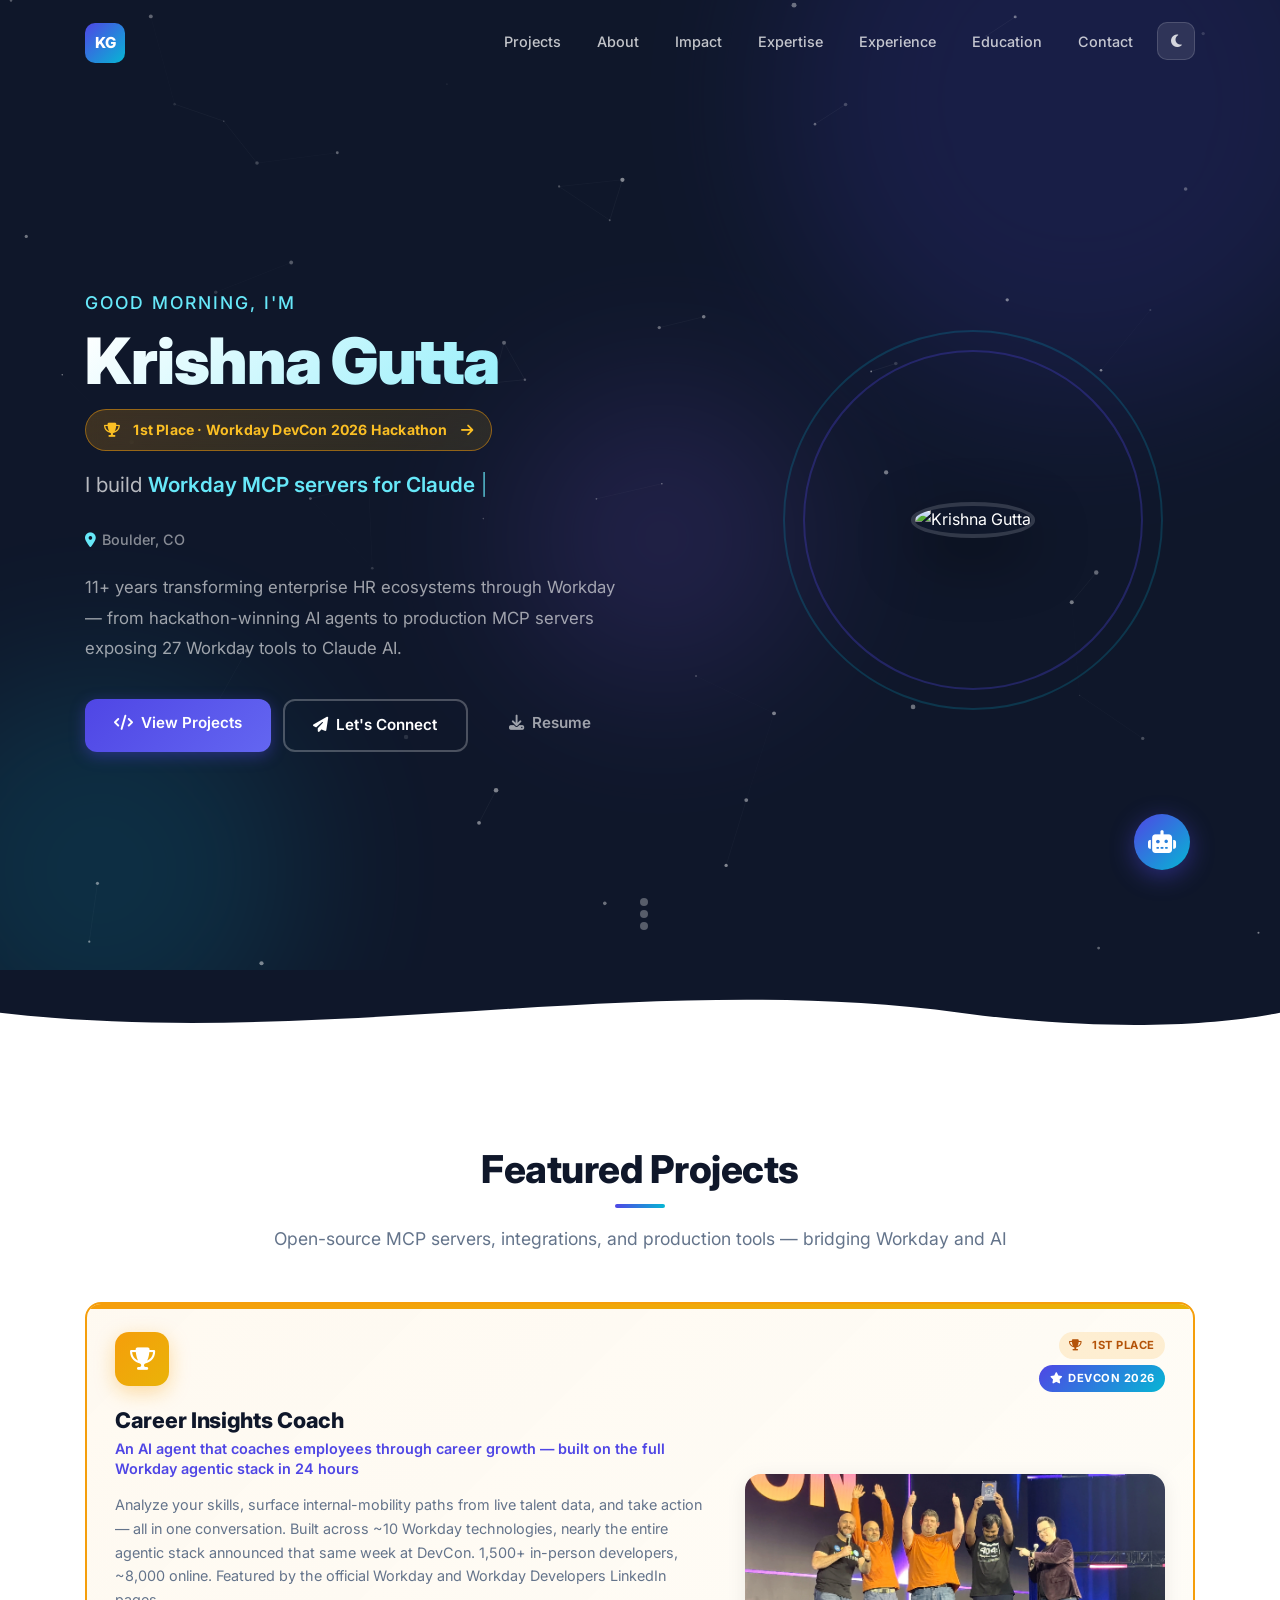
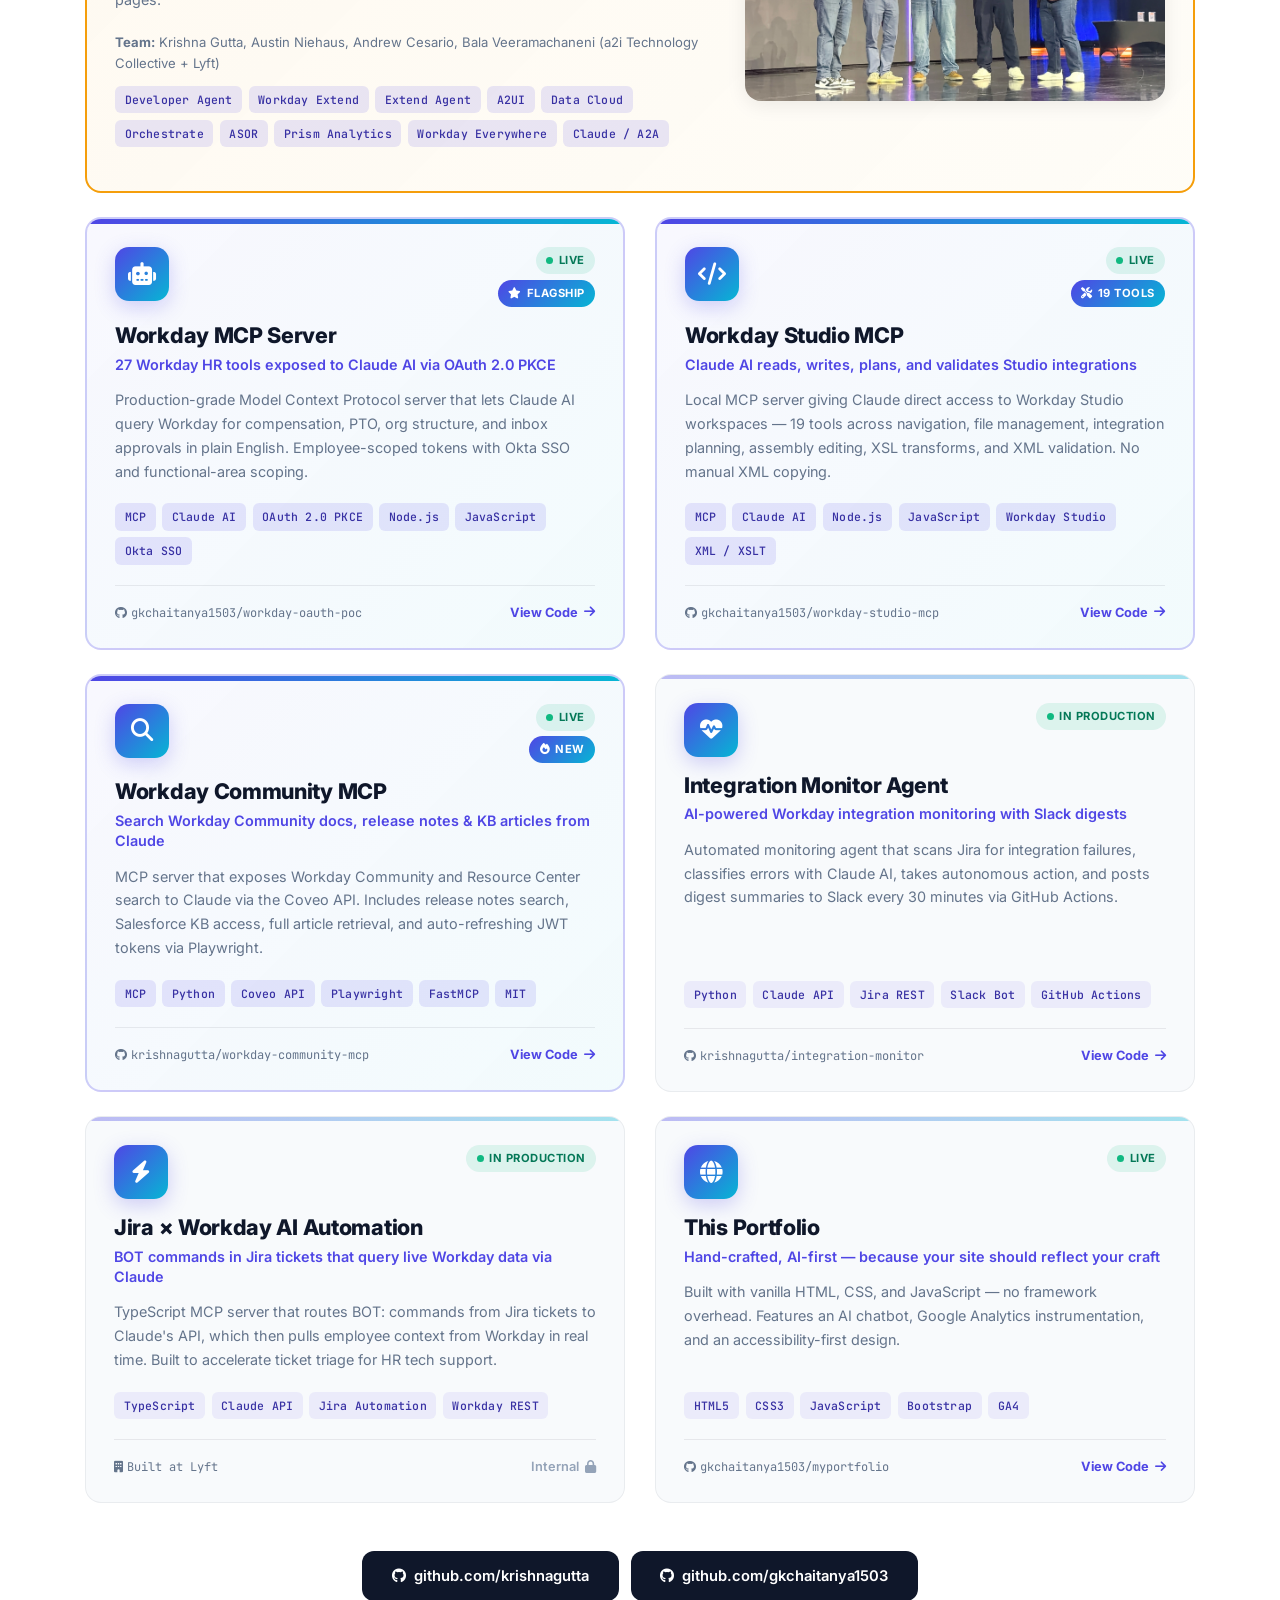
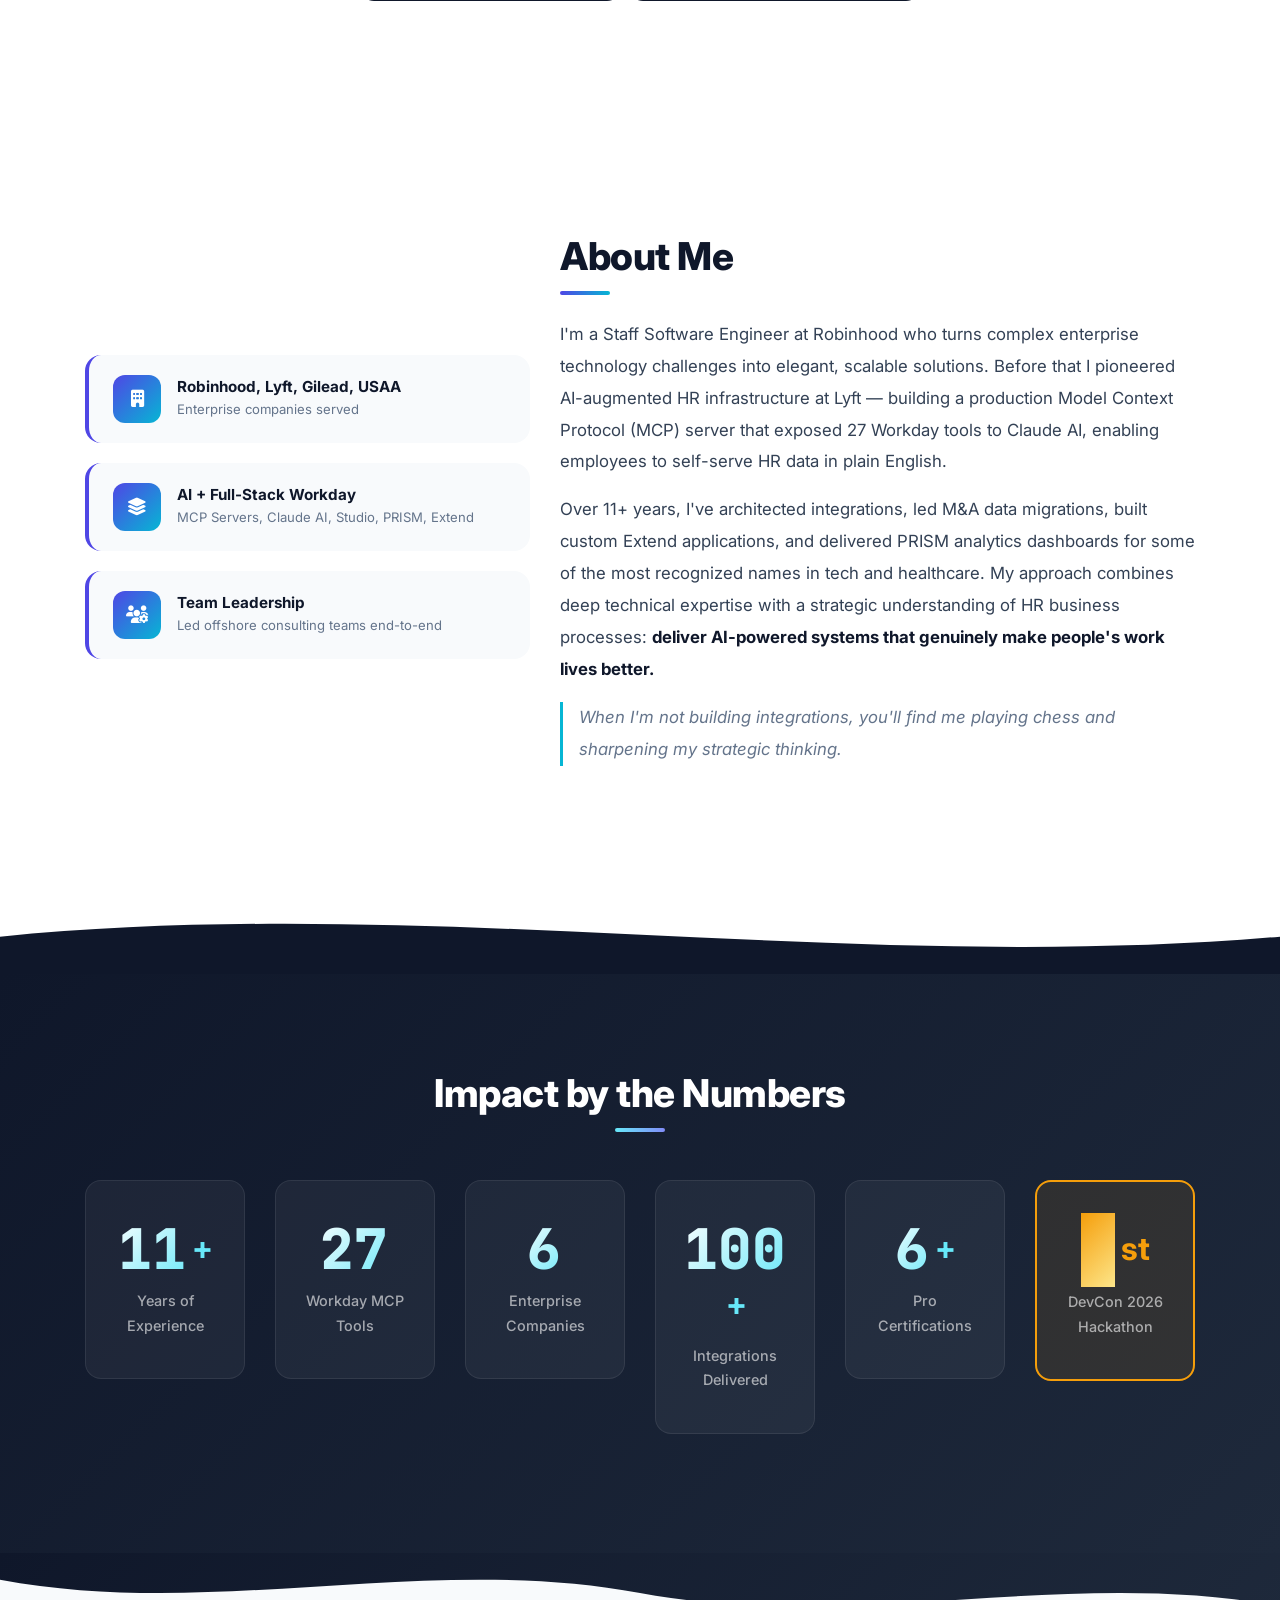
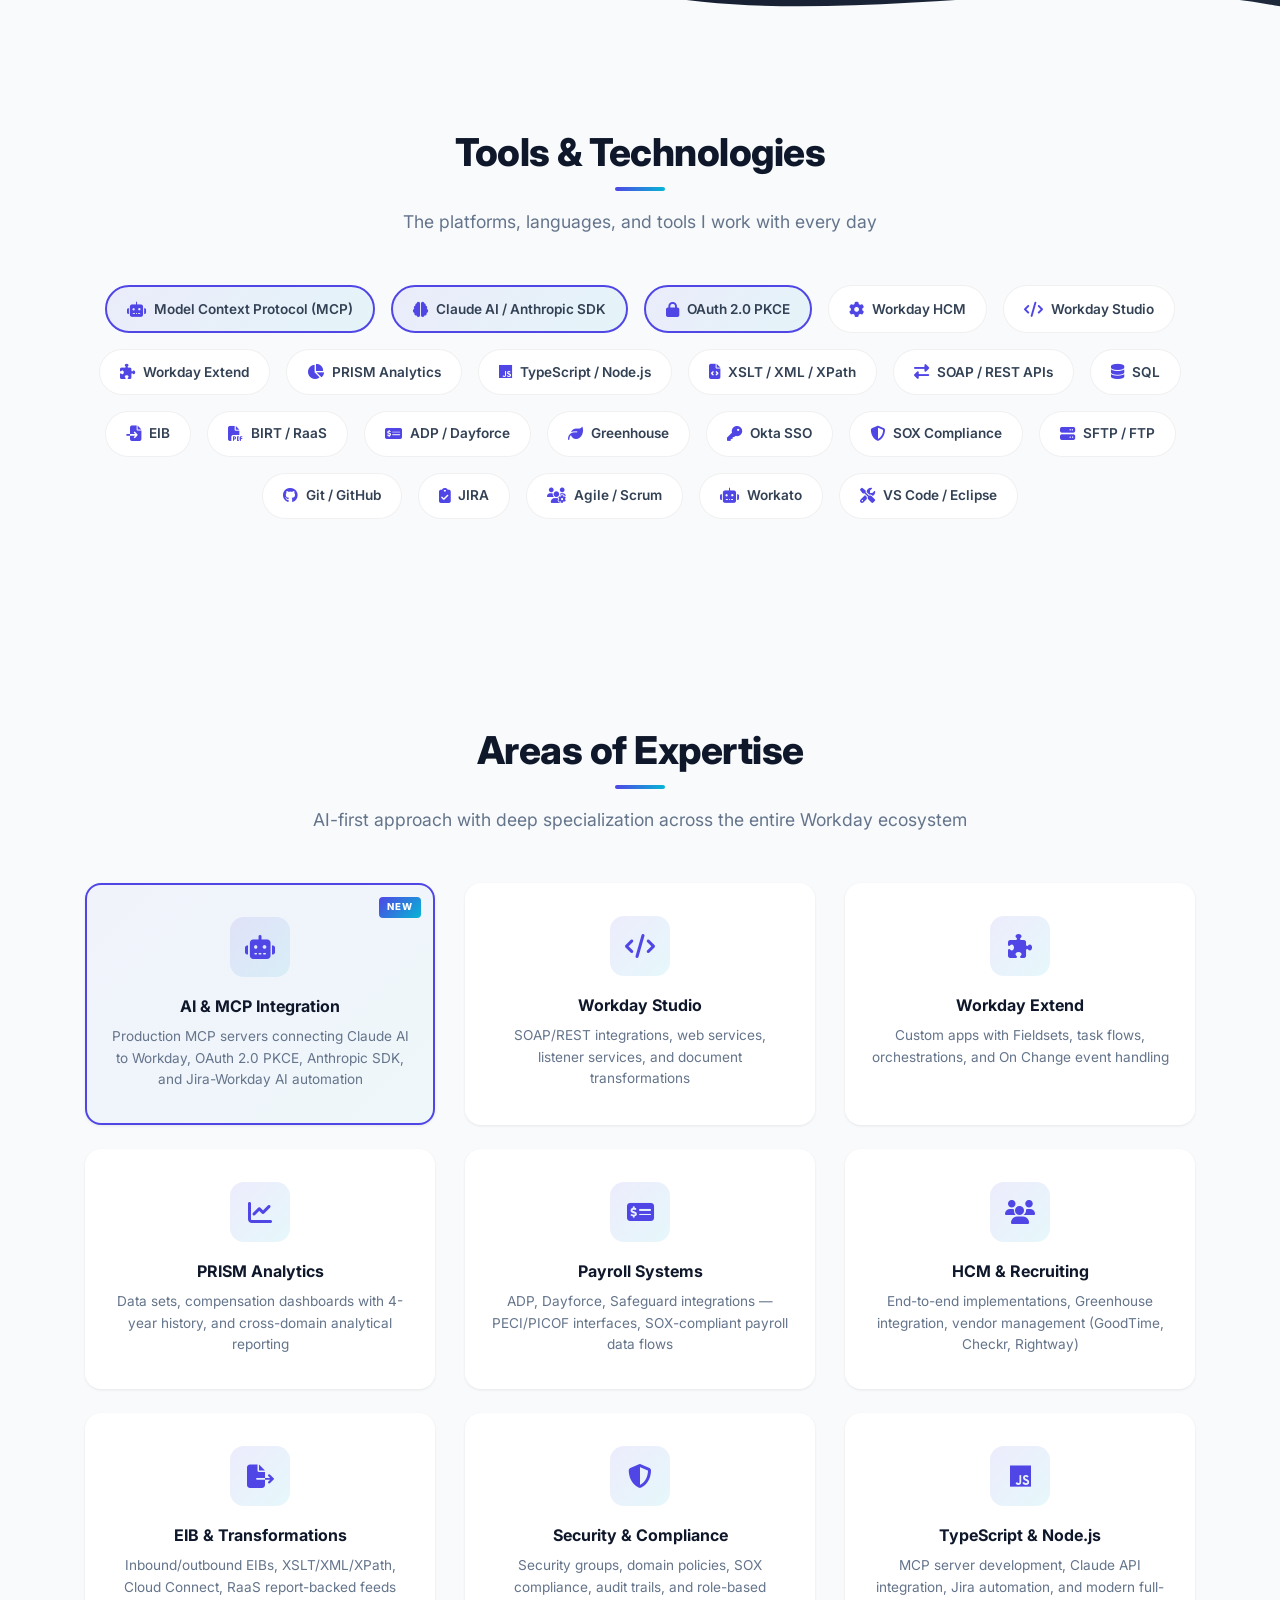
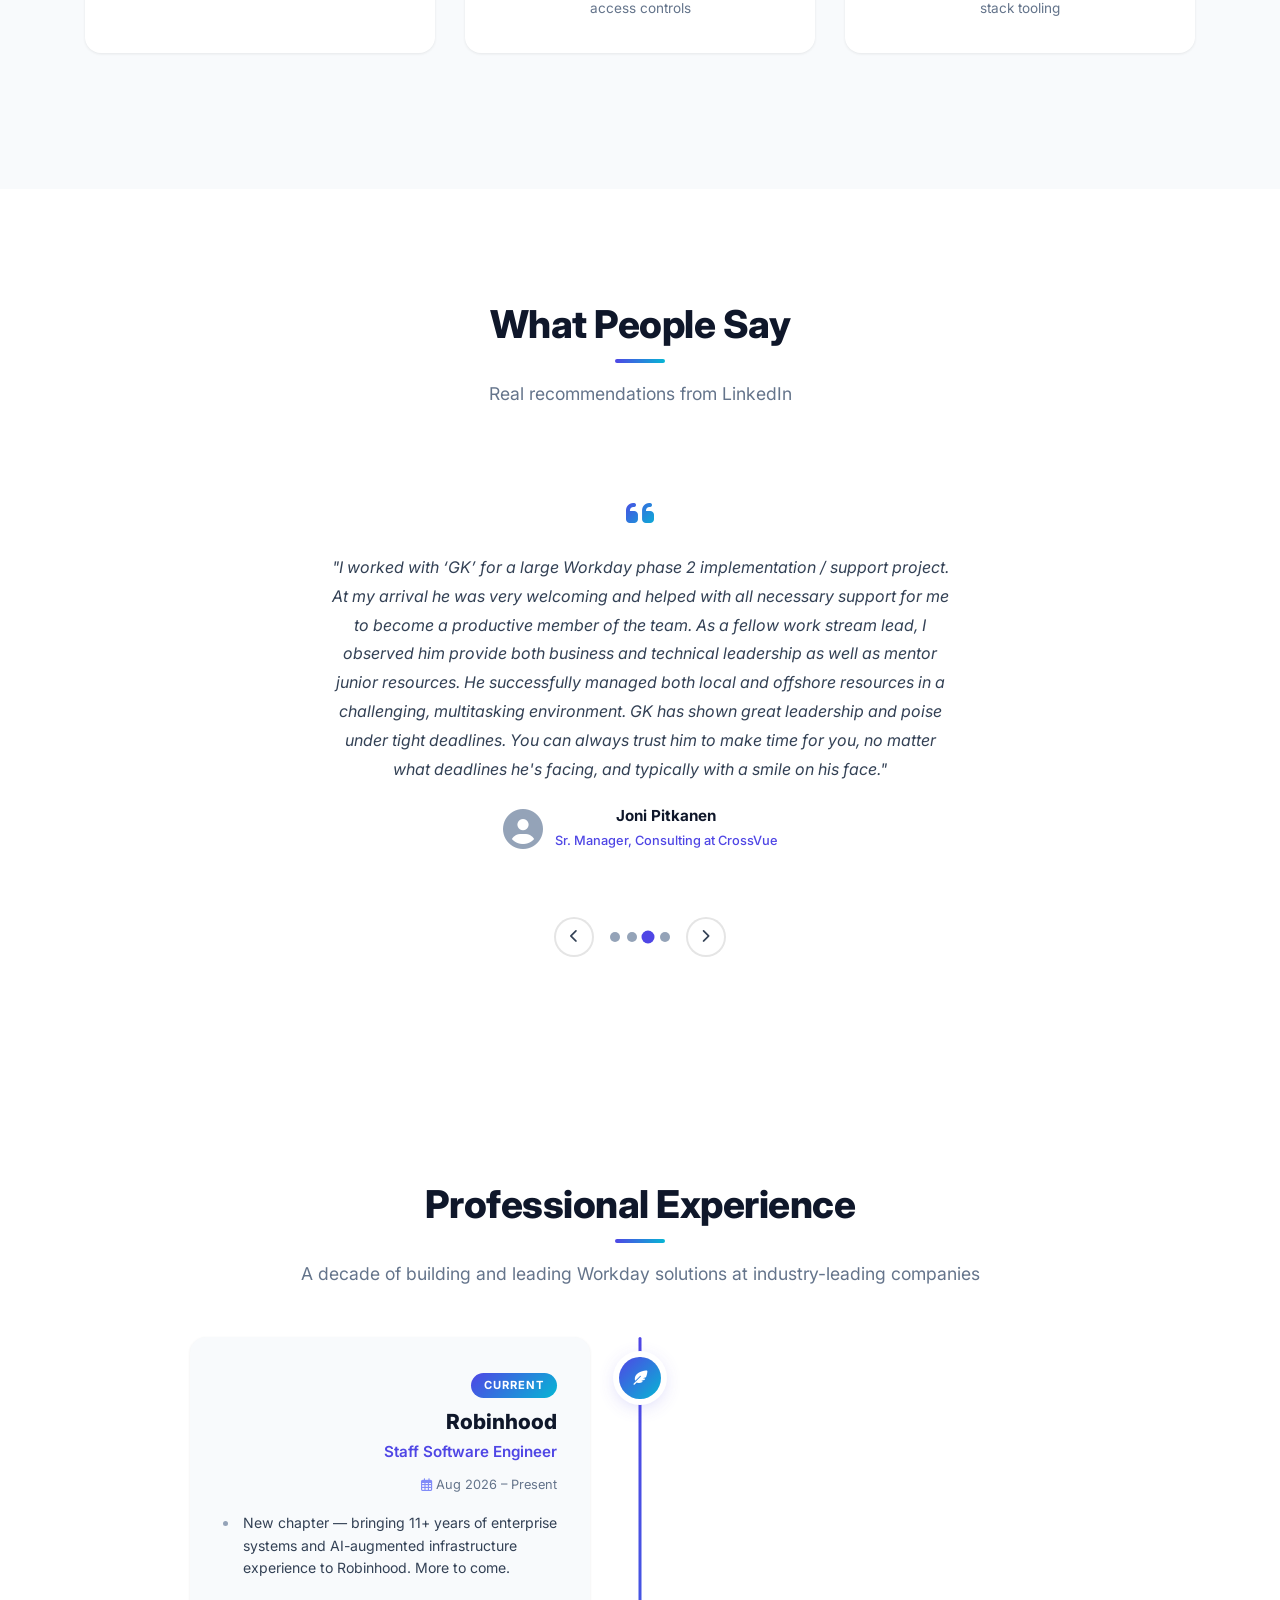
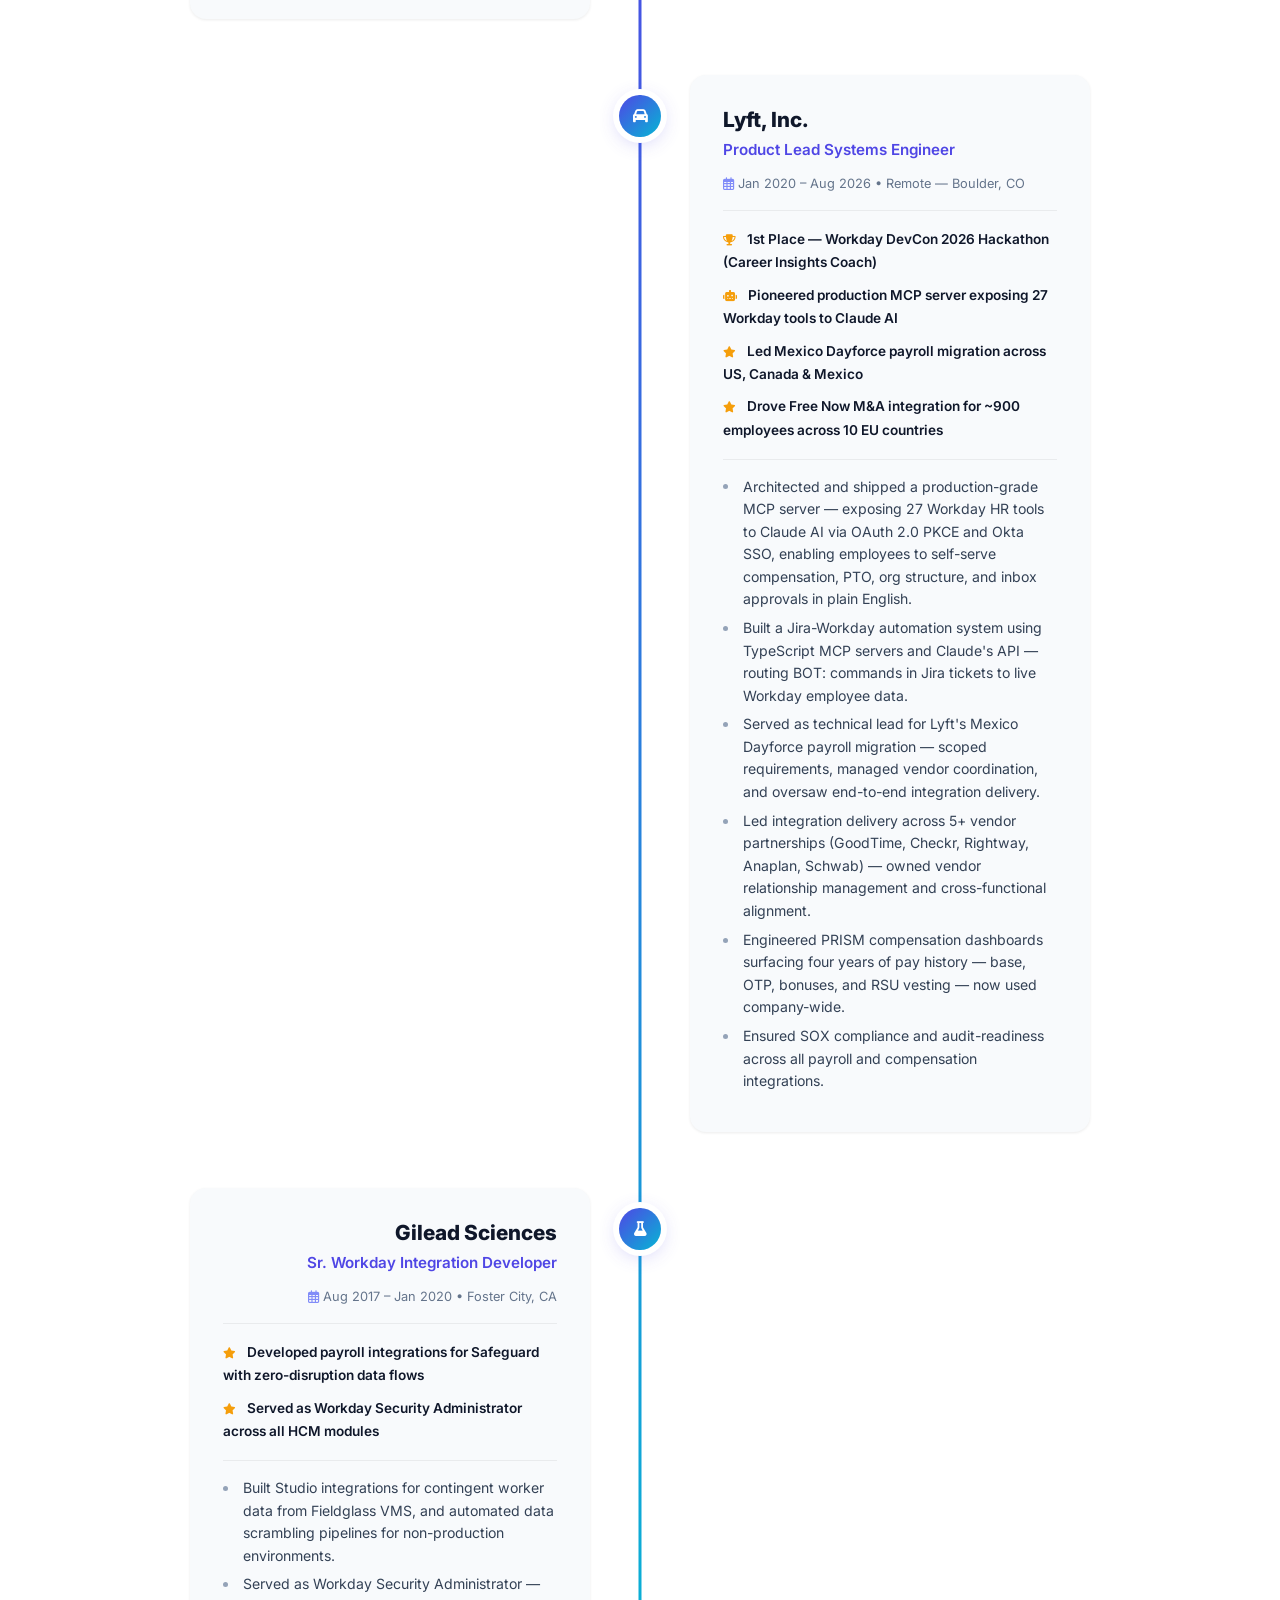
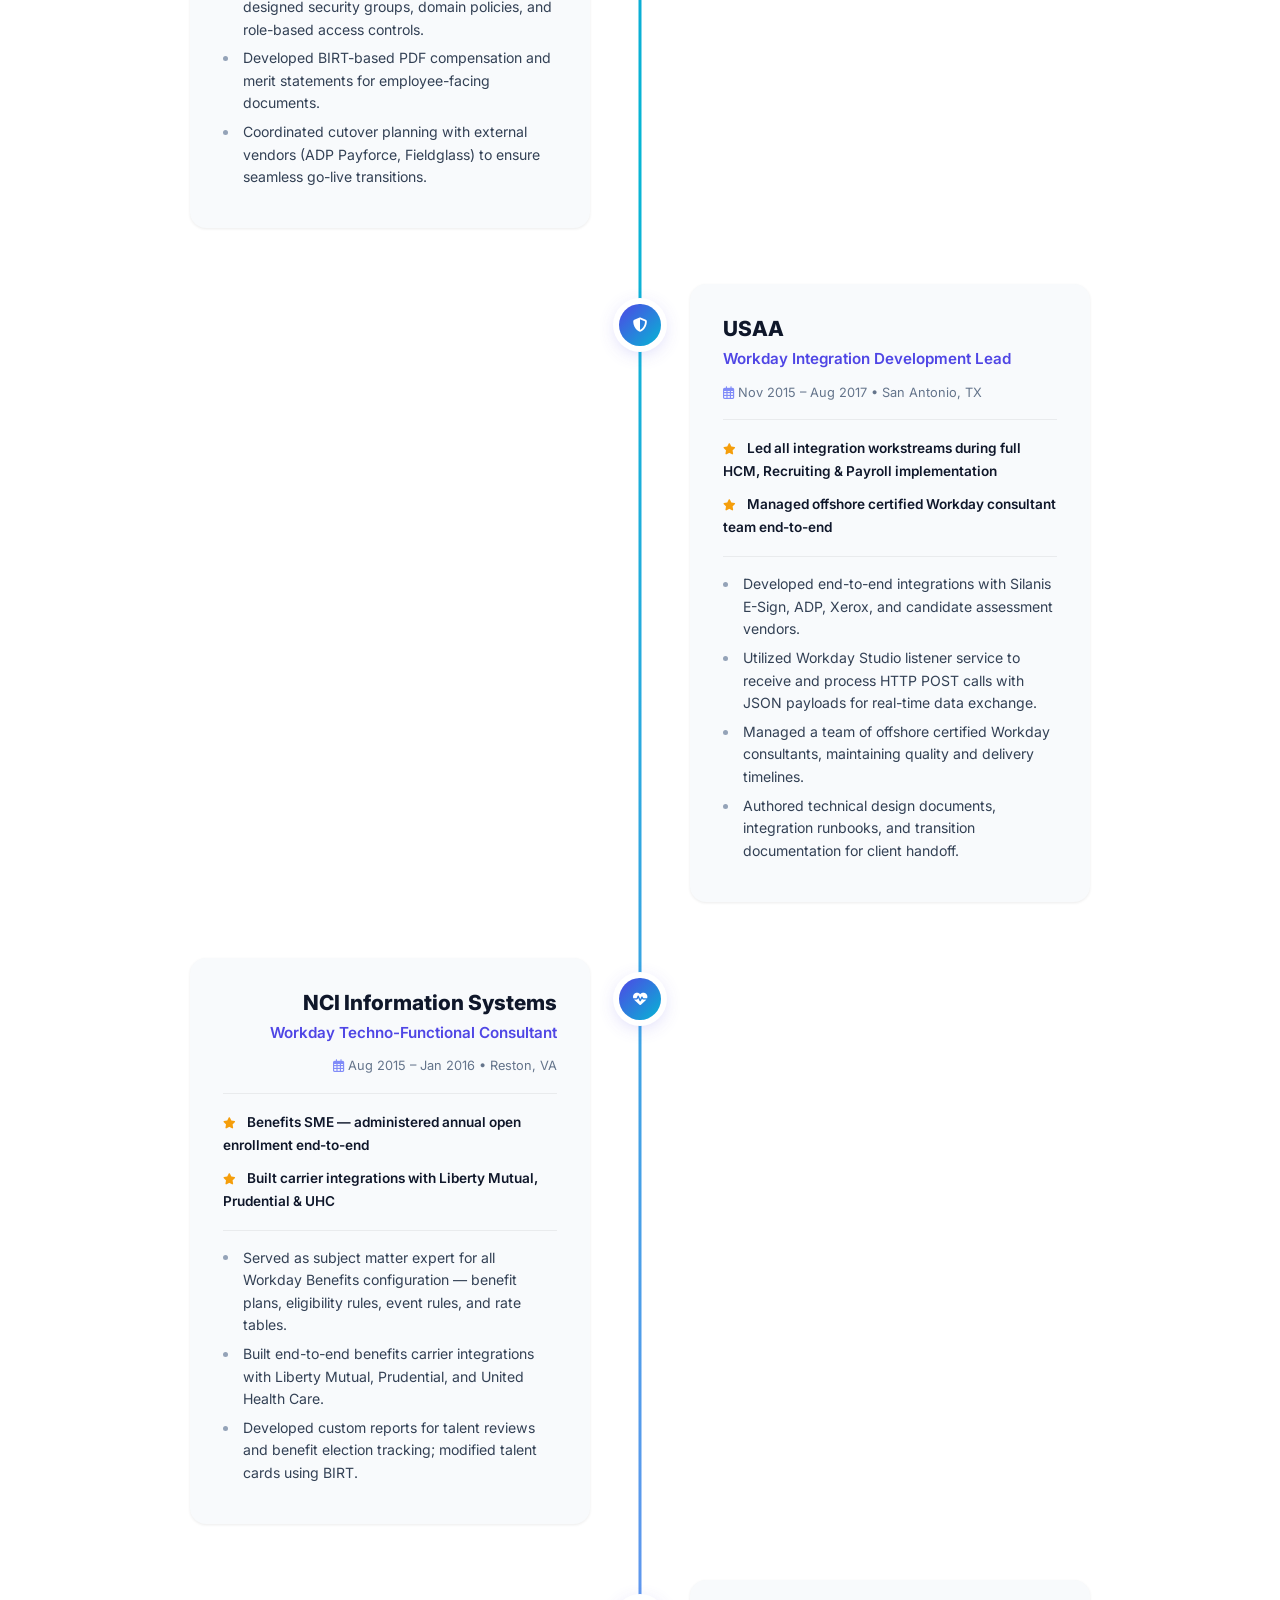
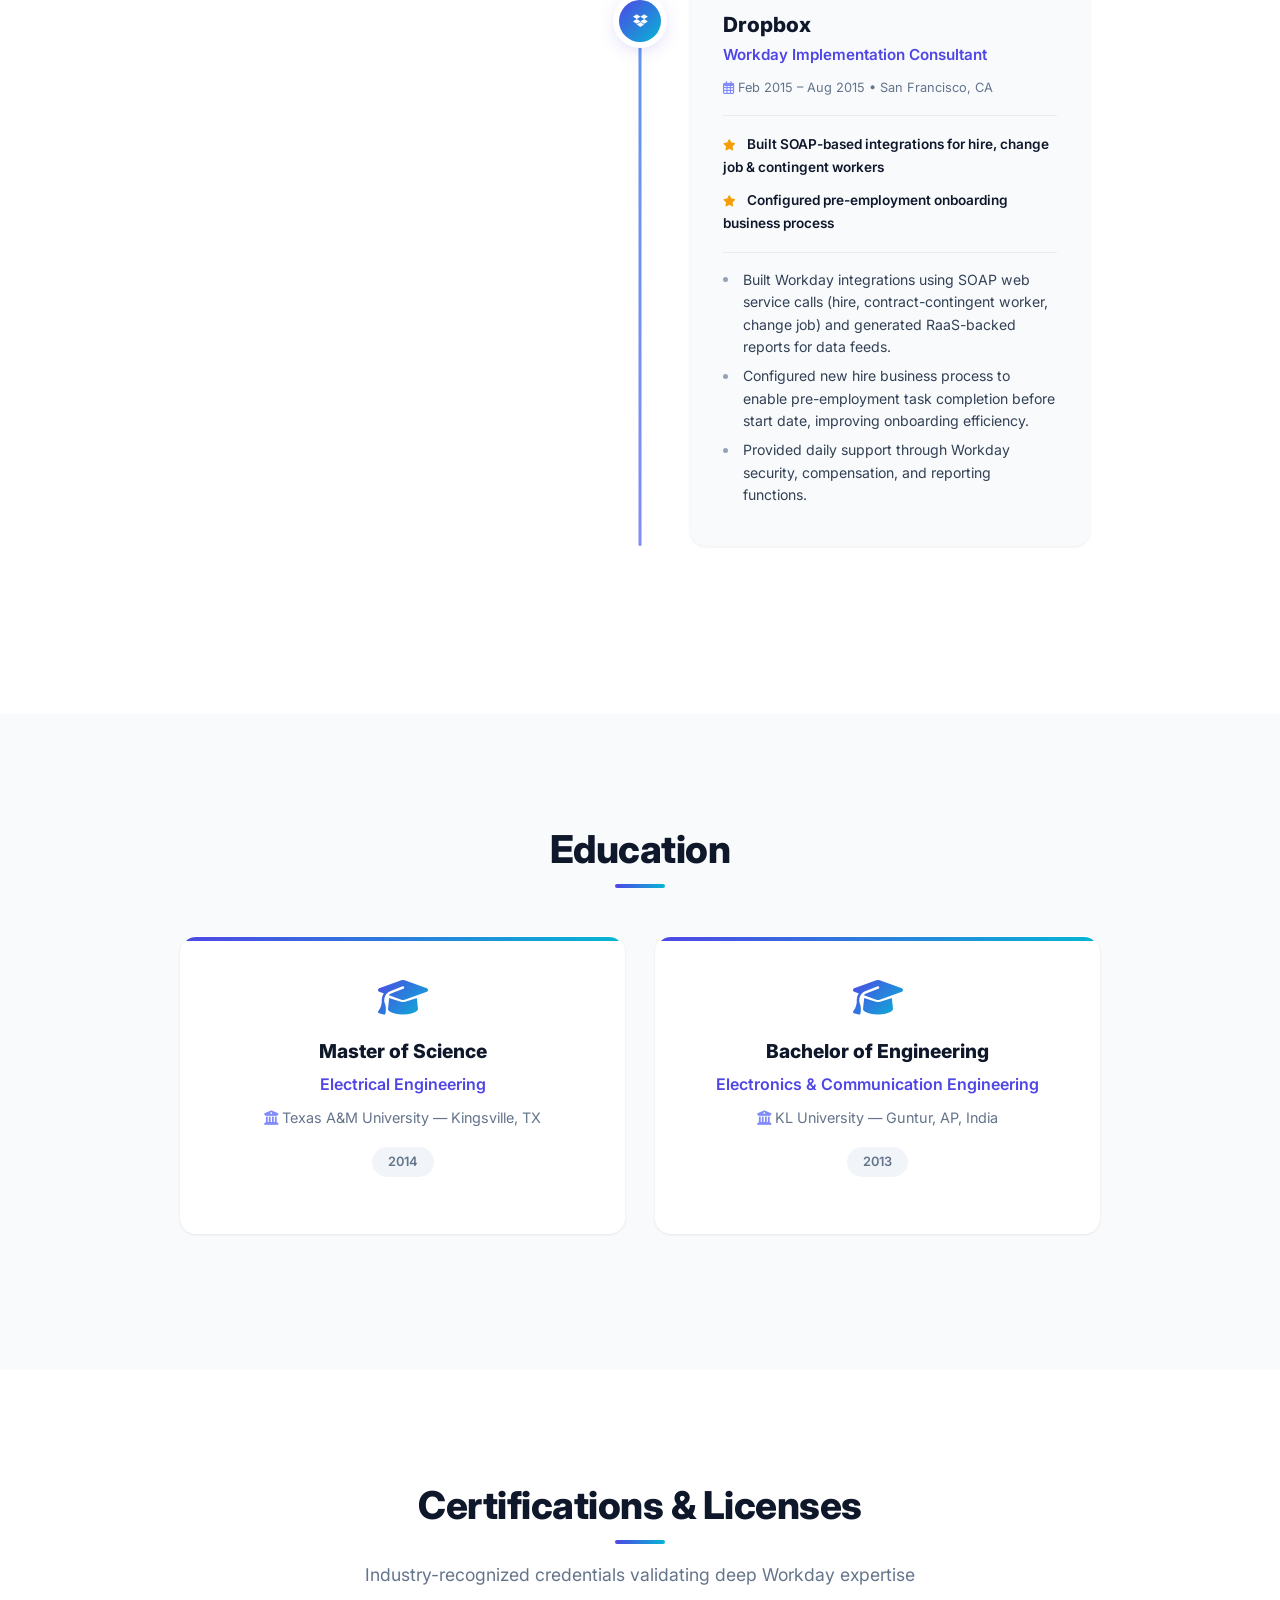
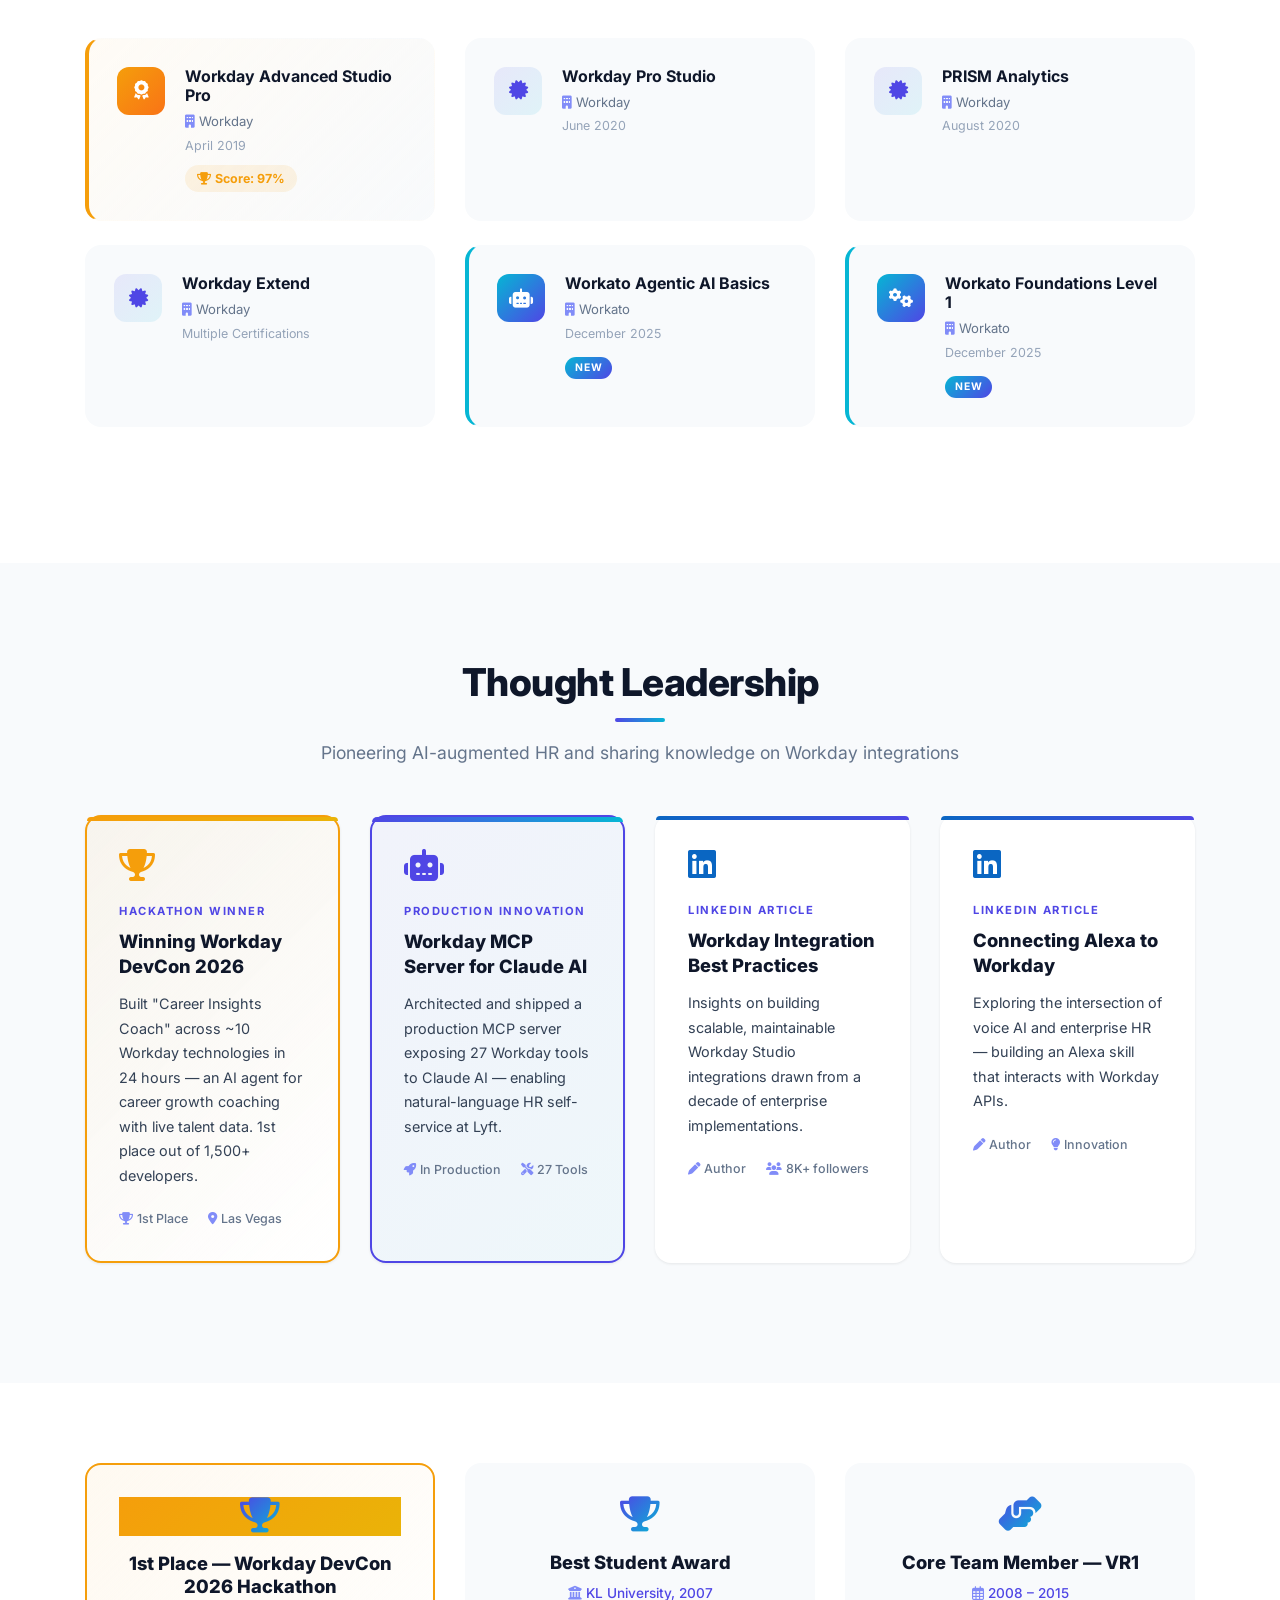
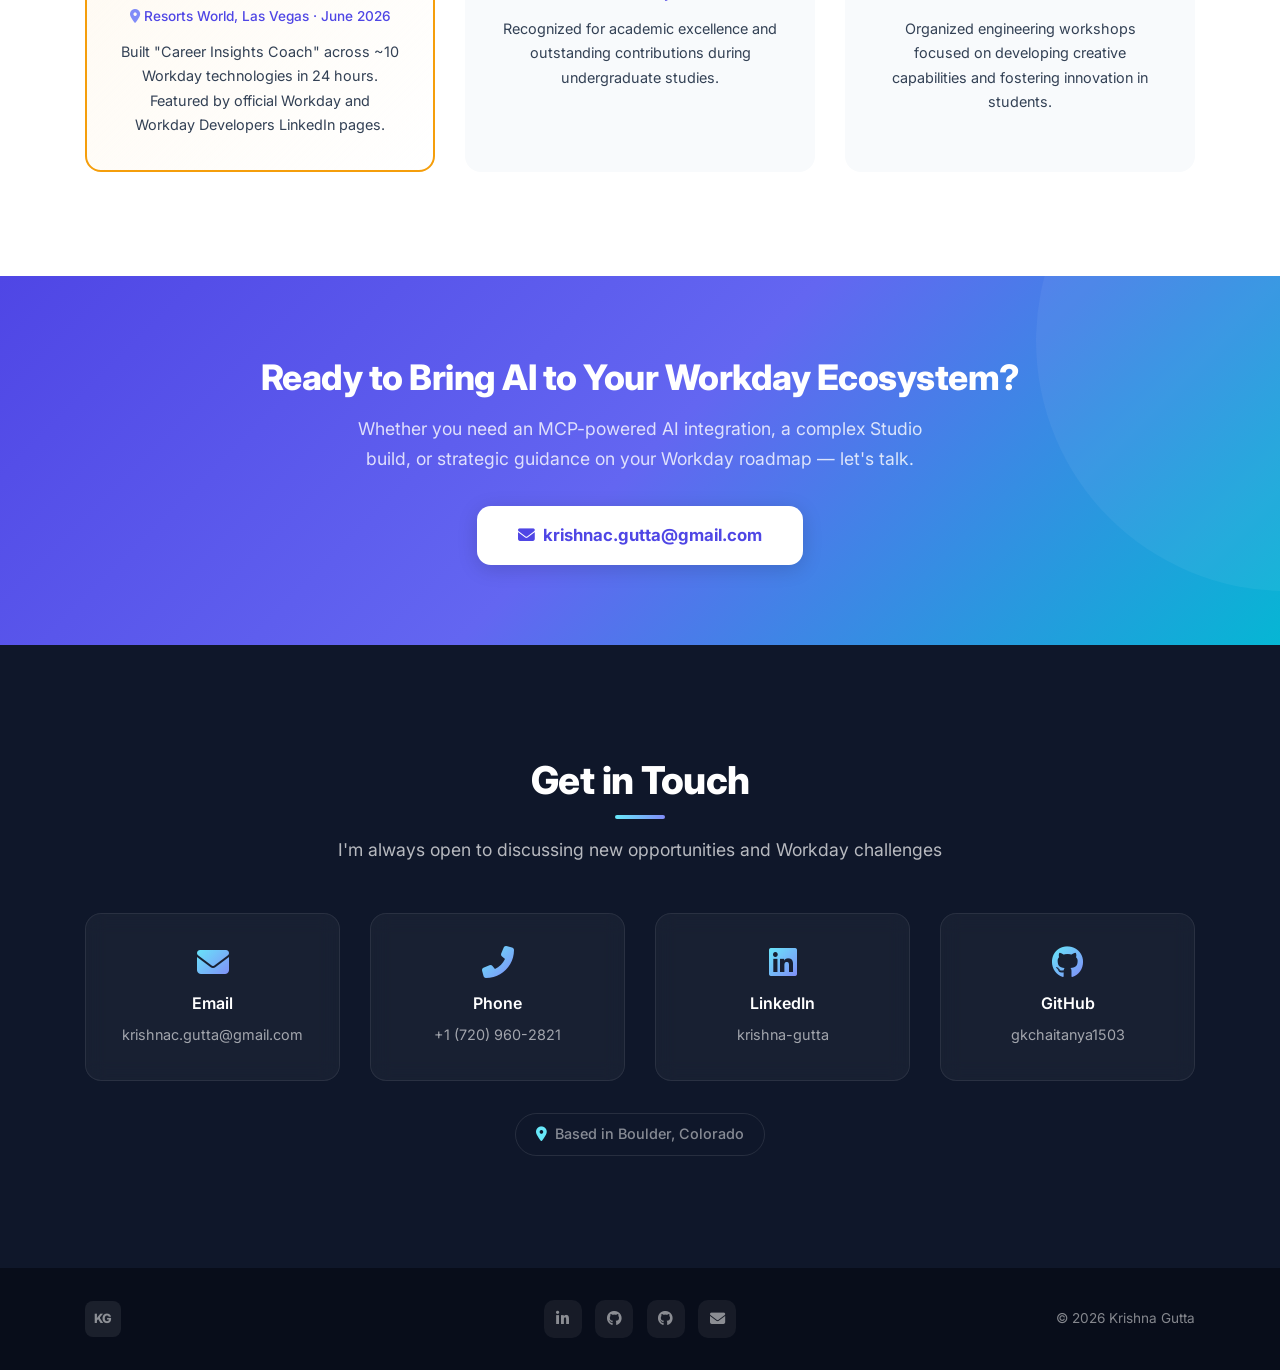
==== commit ca35dccd: "Update current role: Staff Software Engineer at Robinhood (Aug 2026) - New Robinhood timeline entry " ====
--- a/index.html
+++ b/index.html
@@ -1,1515 +1,1531 @@
-<!DOCTYPE html>
-<html lang="en">
-<head>
-    <!-- Google tag (gtag.js) -->
-    <script async src="https://www.googletagmanager.com/gtag/js?id=G-E3PZRJH48M"></script>
-    <script>
-      window.dataLayer = window.dataLayer || [];
-      function gtag(){dataLayer.push(arguments);}
-      gtag('js', new Date());
-      gtag('config', 'G-E3PZRJH48M');
-    </script>
-
-    <meta charset="UTF-8">
-    <meta name="viewport" content="width=device-width, initial-scale=1.0, shrink-to-fit=no">
-    <title>Krishna Gutta — 1st Place DevCon 2026 | AI-Augmented Workday Engineer</title>
-    <meta name="description" content="Krishna Gutta — 1st Place Workday DevCon 2026 Hackathon. 11+ years transforming enterprise HR through AI agents, MCP servers, and Workday integrations at Lyft, Gilead, USAA, and more.">
-    <meta name="keywords" content="Workday Integration Engineer, MCP, Model Context Protocol, Claude AI, HCM, Payroll, PRISM, Extend, Studio, Krishna Gutta, AI HR">
-
-    <!-- Open Graph / Social Sharing -->
-    <meta property="og:type" content="website">
-    <meta property="og:title" content="Krishna Gutta — AI-Augmented Workday Engineer">
-    <meta property="og:description" content="1st Place — Workday DevCon 2026 Hackathon. 11+ years building AI agents, MCP servers, and Workday integrations at Lyft, Gilead, USAA, and more.">
-    <meta property="og:image" content="https://gkchaitanya1503.github.io/myportfolio/Images/Krishna_Gutta.jpg">
-    <meta property="og:url" content="https://gkchaitanya1503.github.io/myportfolio/">
-    <meta name="twitter:card" content="summary_large_image">
-
-    <!-- Structured Data -->
-    <script type="application/ld+json">
-    {
-      "@context": "https://schema.org",
-      "@type": "Person",
-      "name": "Krishna Gutta",
-      "jobTitle": "Product Lead Systems Engineer",
-      "url": "https://gkchaitanya1503.github.io/myportfolio/",
-      "address": {"@type": "PostalAddress", "addressLocality": "Boulder", "addressRegion": "CO", "addressCountry": "US"},
-      "sameAs": [
-        "https://www.linkedin.com/in/krishna-gutta/",
-        "https://github.com/krishnagutta",
-        "https://github.com/gkchaitanya1503"
-      ],
-      "alumniOf": [
-        {"@type": "CollegeOrUniversity", "name": "Texas A&M University"},
-        {"@type": "CollegeOrUniversity", "name": "KL University"}
-      ],
-      "hasCredential": [
-        {"@type": "EducationalOccupationalCredential", "credentialCategory": "Professional Certification", "name": "Workday Pro Studio"},
-        {"@type": "EducationalOccupationalCredential", "credentialCategory": "Professional Certification", "name": "Workday Advanced Studio Pro"},
-        {"@type": "EducationalOccupationalCredential", "credentialCategory": "Professional Certification", "name": "Workday PRISM Analytics"},
-        {"@type": "EducationalOccupationalCredential", "credentialCategory": "Professional Certification", "name": "Workday Extend"},
-        {"@type": "EducationalOccupationalCredential", "credentialCategory": "Professional Certification", "name": "Workato Automation Pro"}
-      ],
-      "knowsAbout": ["Workday", "HCM", "Payroll", "PRISM", "Workday Extend", "Workday Studio", "Model Context Protocol", "MCP", "Claude AI", "Anthropic SDK", "TypeScript", "Node.js", "Workato", "Agentic AI"]
-    }
-    </script>
-
-    <!-- Favicon -->
-    <link rel="icon" type="image/svg+xml" href="data:image/svg+xml,%3Csvg xmlns='http://www.w3.org/2000/svg' viewBox='0 0 64 64'%3E%3Cdefs%3E%3ClinearGradient id='g' x1='0%25' y1='0%25' x2='100%25' y2='100%25'%3E%3Cstop offset='0%25' stop-color='%234f46e5'/%3E%3Cstop offset='100%25' stop-color='%2306b6d4'/%3E%3C/linearGradient%3E%3C/defs%3E%3Crect rx='14' width='64' height='64' fill='url(%23g)'/%3E%3Ctext x='32' y='43' text-anchor='middle' font-family='Inter,system-ui,sans-serif' font-weight='800' font-size='28' fill='white'%3EKG%3C/text%3E%3C/svg%3E">
-
-    <!-- Google Fonts -->
-    <link rel="preconnect" href="https://fonts.googleapis.com">
-    <link rel="preconnect" href="https://fonts.gstatic.com" crossorigin>
-    <link href="https://fonts.googleapis.com/css2?family=Inter:wght@300;400;500;600;700;800;900&family=JetBrains+Mono:wght@500&display=swap" rel="stylesheet">
-
-    <!-- Bootstrap 4.5 CSS -->
-    <link rel="stylesheet" href="https://maxcdn.bootstrapcdn.com/bootstrap/4.5.2/css/bootstrap.min.css">
-    <!-- Font Awesome 6 -->
-    <link rel="stylesheet" href="https://cdnjs.cloudflare.com/ajax/libs/font-awesome/6.5.1/css/all.min.css">
-    <!-- AOS Animations -->
-    <link rel="stylesheet" href="https://cdn.jsdelivr.net/npm/aos@2.3.1/dist/aos.css">
-    <!-- Custom CSS -->
-    <link rel="stylesheet" href="styles.css">
-
-</head>
-<body>
-
-<!-- Skip to content (accessibility) -->
-<a href="#projects" class="skip-to-content">Skip to main content</a>
-
-<!-- Scroll Progress Bar -->
-<div id="scroll-progress"></div>
-
-<!-- Preloader -->
-<div id="preloader">
-  <div class="preloader-inner">
-    <div class="preloader-ring"></div>
-    <span class="preloader-text">KG</span>
-  </div>
-</div>
-
-<!-- Navigation -->
-<header>
-  <nav class="navbar navbar-expand-lg navbar-dark fixed-top">
-    <div class="container">
-      <a class="navbar-brand" href="#">
-        <span class="brand-icon">KG</span>
-      </a>
-      <button class="navbar-toggler" type="button" data-toggle="collapse" data-target="#navbarNav"
-              aria-controls="navbarNav" aria-expanded="false" aria-label="Toggle navigation">
-        <span class="navbar-toggler-icon"></span>
-      </button>
-      <div class="collapse navbar-collapse" id="navbarNav">
-        <ul class="navbar-nav ml-auto">
-          <li class="nav-item"><a class="nav-link" href="#projects">Projects</a></li>
-          <li class="nav-item"><a class="nav-link" href="#about">About</a></li>
-          <li class="nav-item"><a class="nav-link" href="#impact">Impact</a></li>
-          <li class="nav-item"><a class="nav-link" href="#skills">Expertise</a></li>
-          <li class="nav-item"><a class="nav-link" href="#experience">Experience</a></li>
-          <li class="nav-item"><a class="nav-link" href="#education">Education</a></li>
-          <li class="nav-item"><a class="nav-link" href="#contact">Contact</a></li>
-          <li class="nav-item ml-2">
-            <button class="theme-toggle" id="theme-toggle" aria-label="Toggle dark mode">
-              <i class="fas fa-moon" id="theme-icon"></i>
-            </button>
-          </li>
-        </ul>
-      </div>
-    </div>
-  </nav>
-</header>
-
-<main>
-
-<!-- Hero Section -->
-<section id="hero">
-  <div class="hero-mouse-glow" id="hero-glow"></div>
-  <canvas id="hero-particles"></canvas>
-  <div class="hero-bg-shapes">
-    <div class="shape shape-1"></div>
-    <div class="shape shape-2"></div>
-    <div class="shape shape-3"></div>
-  </div>
-  <div class="container position-relative">
-    <div class="row align-items-center min-vh-100">
-      <div class="col-lg-7 text-center text-lg-left" data-aos="fade-right" data-aos-duration="1000">
-        <p class="hero-greeting" id="hero-greeting">Hello, I'm</p>
-        <h1 class="hero-title">Krishna Gutta</h1>
-        <a href="#projects" class="hero-award-badge">
-          <i class="fas fa-trophy mr-2"></i>
-          <span>1st Place &middot; Workday DevCon 2026 Hackathon</span>
-          <i class="fas fa-arrow-right ml-2"></i>
-        </a>
-        <div class="hero-typed-wrap">
-          <span class="hero-typed-prefix">I build </span>
-          <span class="hero-typed" id="typed-text"></span>
-          <span class="typed-cursor">|</span>
-        </div>
-        <p class="hero-location"><i class="fas fa-map-marker-alt"></i> Boulder, CO</p>
-        <p class="hero-text">11+ years transforming enterprise HR ecosystems through Workday — from hackathon-winning AI agents to production MCP servers exposing 27 Workday tools to Claude AI.</p>
-        <div class="hero-cta">
-          <a href="#projects" class="btn hero-btn-primary">
-            <i class="fas fa-code mr-2"></i>View Projects
-          </a>
-          <a href="#contact" class="btn hero-btn-outline">
-            <i class="fas fa-paper-plane mr-2"></i>Let's Connect
-          </a>
-          <a href="Krishna_Gutta_Resume_2026.docx" download class="btn hero-btn-ghost">
-            <i class="fas fa-download mr-2"></i>Resume
-          </a>
-        </div>
-      </div>
-      <div class="col-lg-5 text-center mt-5 mt-lg-0" data-aos="fade-left" data-aos-duration="1000">
-        <div class="hero-image-wrap">
-          <img src="Images/Krishna_Gutta.jpg" alt="Krishna Gutta" class="hero-image" loading="lazy">
-          <div class="hero-image-ring"></div>
-          <div class="hero-image-ring hero-image-ring-2"></div>
-        </div>
-      </div>
-    </div>
-    <div class="scroll-indicator" data-aos="fade-up" data-aos-delay="1200">
-      <a href="#about">
-        <span></span>
-        <span></span>
-        <span></span>
-      </a>
-    </div>
-  </div>
-</section>
-
-<!-- Wave Divider: Hero → Projects -->
-<div class="wave-divider wave-navy-to-white">
-  <svg viewBox="0 0 1440 120" preserveAspectRatio="none">
-    <path d="M0,64 C360,120 720,0 1080,64 C1260,96 1380,80 1440,64 L1440,120 L0,120 Z" fill="currentColor"/>
-  </svg>
-</div>
-
-<!-- Featured Projects Section -->
-<section id="projects">
-  <div class="container">
-    <h2 class="section-heading text-center" data-aos="fade-up">Featured Projects</h2>
-    <div class="heading-underline" data-aos="fade-up" data-aos-delay="100"></div>
-    <p class="section-subtitle text-center" data-aos="fade-up" data-aos-delay="150">Open-source MCP servers, integrations, and production tools — bridging Workday and AI</p>
-
-    <div class="row mt-5">
-      <!-- Career Insights Coach — DevCon 2026 Hackathon Winner -->
-      <div class="col-12 mb-4" data-aos="fade-up" data-aos-delay="50">
-        <div class="project-card project-card-featured project-card-winner">
-          <div class="project-card-header">
-            <div class="project-icon project-icon-winner"><i class="fas fa-trophy"></i></div>
-            <div class="project-badges">
-              <span class="project-status project-status-winner"><i class="fas fa-trophy mr-1"></i>1st Place</span>
-              <span class="project-star"><i class="fas fa-star"></i>DevCon 2026</span>
-            </div>
-          </div>
-          <div class="row align-items-center">
-            <div class="col-lg-7">
-              <h3 class="project-title">Career Insights Coach</h3>
-              <p class="project-tagline">An AI agent that coaches employees through career growth — built on the full Workday agentic stack in 24 hours</p>
-              <p class="project-description">Analyze your skills, surface internal-mobility paths from live talent data, and take action — all in one conversation. Built across ~10 Workday technologies, nearly the entire agentic stack announced that same week at DevCon. 1,500+ in-person developers, ~8,000 online. Featured by the official Workday and Workday Developers LinkedIn pages.</p>
-              <p class="project-team"><strong>Team:</strong> Krishna Gutta, Austin Niehaus, Andrew Cesario, Bala Veeramachaneni (a2i Technology Collective + Lyft)</p>
-              <div class="project-tech-stack">
-                <span class="tech-badge">Developer Agent</span>
-                <span class="tech-badge">Workday Extend</span>
-                <span class="tech-badge">Extend Agent</span>
-                <span class="tech-badge">A2UI</span>
-                <span class="tech-badge">Data Cloud</span>
-                <span class="tech-badge">Orchestrate</span>
-                <span class="tech-badge">ASOR</span>
-                <span class="tech-badge">Prism Analytics</span>
-                <span class="tech-badge">Workday Everywhere</span>
-                <span class="tech-badge">Claude / A2A</span>
-              </div>
-            </div>
-            <div class="col-lg-5 mt-3 mt-lg-0">
-              <img src="Images/devcon-1st-place.jpg" alt="Krishna Gutta — 1st Place, Workday DevCon 2026 Hackathon" class="project-image" loading="lazy">
-            </div>
-          </div>
-        </div>
-      </div>
-
-      <!-- Workday MCP / OAuth PKCE -->
-      <div class="col-lg-6 mb-4" data-aos="fade-up" data-aos-delay="100">
-        <a href="https://github.com/gkchaitanya1503/workday-oauth-poc" target="_blank" rel="noopener noreferrer" class="project-card-link">
-          <div class="project-card project-card-featured">
-            <div class="project-card-header">
-              <div class="project-icon"><i class="fas fa-robot"></i></div>
-              <div class="project-badges">
-                <span class="project-status project-status-live"><span class="status-pulse"></span>Live</span>
-                <span class="project-star"><i class="fas fa-star"></i>Flagship</span>
-              </div>
-            </div>
-            <h3 class="project-title">Workday MCP Server</h3>
-            <p class="project-tagline">27 Workday HR tools exposed to Claude AI via OAuth 2.0 PKCE</p>
-            <p class="project-description">Production-grade Model Context Protocol server that lets Claude AI query Workday for compensation, PTO, org structure, and inbox approvals in plain English. Employee-scoped tokens with Okta SSO and functional-area scoping.</p>
-            <div class="project-tech-stack">
-              <span class="tech-badge">MCP</span>
-              <span class="tech-badge">Claude AI</span>
-              <span class="tech-badge">OAuth 2.0 PKCE</span>
-              <span class="tech-badge">Node.js</span>
-              <span class="tech-badge">JavaScript</span>
-              <span class="tech-badge">Okta SSO</span>
-            </div>
-            <div class="project-footer">
-              <span class="project-meta"><i class="fab fa-github mr-1"></i>gkchaitanya1503/workday-oauth-poc</span>
-              <span class="project-cta">View Code <i class="fas fa-arrow-right"></i></span>
-            </div>
-          </div>
-        </a>
-      </div>
-
-      <!-- Workday Studio MCP -->
-      <div class="col-lg-6 mb-4" data-aos="fade-up" data-aos-delay="200">
-        <a href="https://github.com/gkchaitanya1503/workday-studio-mcp" target="_blank" rel="noopener noreferrer" class="project-card-link">
-          <div class="project-card project-card-featured">
-            <div class="project-card-header">
-              <div class="project-icon"><i class="fas fa-code"></i></div>
-              <div class="project-badges">
-                <span class="project-status project-status-live"><span class="status-pulse"></span>Live</span>
-                <span class="project-star"><i class="fas fa-tools"></i>19 Tools</span>
-              </div>
-            </div>
-            <h3 class="project-title">Workday Studio MCP</h3>
-            <p class="project-tagline">Claude AI reads, writes, plans, and validates Studio integrations</p>
-            <p class="project-description">Local MCP server giving Claude direct access to Workday Studio workspaces — 19 tools across navigation, file management, integration planning, assembly editing, XSL transforms, and XML validation. No manual XML copying.</p>
-            <div class="project-tech-stack">
-              <span class="tech-badge">MCP</span>
-              <span class="tech-badge">Claude AI</span>
-              <span class="tech-badge">Node.js</span>
-              <span class="tech-badge">JavaScript</span>
-              <span class="tech-badge">Workday Studio</span>
-              <span class="tech-badge">XML / XSLT</span>
-            </div>
-            <div class="project-footer">
-              <span class="project-meta"><i class="fab fa-github mr-1"></i>gkchaitanya1503/workday-studio-mcp</span>
-              <span class="project-cta">View Code <i class="fas fa-arrow-right"></i></span>
-            </div>
-          </div>
-        </a>
-      </div>
-
-      <!-- Workday Community MCP -->
-      <div class="col-lg-6 mb-4" data-aos="fade-up" data-aos-delay="300">
-        <a href="https://github.com/krishnagutta/workday-community-mcp" target="_blank" rel="noopener noreferrer" class="project-card-link">
-          <div class="project-card project-card-featured">
-            <div class="project-card-header">
-              <div class="project-icon"><i class="fas fa-search"></i></div>
-              <div class="project-badges">
-                <span class="project-status project-status-live"><span class="status-pulse"></span>Live</span>
-                <span class="project-star"><i class="fas fa-fire"></i>New</span>
-              </div>
-            </div>
-            <h3 class="project-title">Workday Community MCP</h3>
-            <p class="project-tagline">Search Workday Community docs, release notes &amp; KB articles from Claude</p>
-            <p class="project-description">MCP server that exposes Workday Community and Resource Center search to Claude via the Coveo API. Includes release notes search, Salesforce KB access, full article retrieval, and auto-refreshing JWT tokens via Playwright.</p>
-            <div class="project-tech-stack">
-              <span class="tech-badge">MCP</span>
-              <span class="tech-badge">Python</span>
-              <span class="tech-badge">Coveo API</span>
-              <span class="tech-badge">Playwright</span>
-              <span class="tech-badge">FastMCP</span>
-              <span class="tech-badge">MIT</span>
-            </div>
-            <div class="project-footer">
-              <span class="project-meta"><i class="fab fa-github mr-1"></i>krishnagutta/workday-community-mcp</span>
-              <span class="project-cta">View Code <i class="fas fa-arrow-right"></i></span>
-            </div>
-          </div>
-        </a>
-      </div>
-
-      <!-- Integration Monitor -->
-      <div class="col-lg-6 mb-4" data-aos="fade-up" data-aos-delay="400">
-        <a href="https://github.com/krishnagutta/integration-monitor" target="_blank" rel="noopener noreferrer" class="project-card-link">
-          <div class="project-card">
-            <div class="project-card-header">
-              <div class="project-icon"><i class="fas fa-heartbeat"></i></div>
-              <div class="project-badges">
-                <span class="project-status project-status-live"><span class="status-pulse"></span>In Production</span>
-              </div>
-            </div>
-            <h3 class="project-title">Integration Monitor Agent</h3>
-            <p class="project-tagline">AI-powered Workday integration monitoring with Slack digests</p>
-            <p class="project-description">Automated monitoring agent that scans Jira for integration failures, classifies errors with Claude AI, takes autonomous action, and posts digest summaries to Slack every 30 minutes via GitHub Actions.</p>
-            <div class="project-tech-stack">
-              <span class="tech-badge">Python</span>
-              <span class="tech-badge">Claude API</span>
-              <span class="tech-badge">Jira REST</span>
-              <span class="tech-badge">Slack Bot</span>
-              <span class="tech-badge">GitHub Actions</span>
-            </div>
-            <div class="project-footer">
-              <span class="project-meta"><i class="fab fa-github mr-1"></i>krishnagutta/integration-monitor</span>
-              <span class="project-cta">View Code <i class="fas fa-arrow-right"></i></span>
-            </div>
-          </div>
-        </a>
-      </div>
-
-      <!-- Jira-Workday Automation -->
-      <div class="col-lg-6 mb-4" data-aos="fade-up" data-aos-delay="500">
-        <div class="project-card">
-          <div class="project-card-header">
-            <div class="project-icon"><i class="fas fa-bolt"></i></div>
-            <div class="project-badges">
-              <span class="project-status project-status-live"><span class="status-pulse"></span>In Production</span>
-            </div>
-          </div>
-          <h3 class="project-title">Jira &times; Workday AI Automation</h3>
-          <p class="project-tagline">BOT commands in Jira tickets that query live Workday data via Claude</p>
-          <p class="project-description">TypeScript MCP server that routes BOT: commands from Jira tickets to Claude's API, which then pulls employee context from Workday in real time. Built to accelerate ticket triage for HR tech support.</p>
-          <div class="project-tech-stack">
-            <span class="tech-badge">TypeScript</span>
-            <span class="tech-badge">Claude API</span>
-            <span class="tech-badge">Jira Automation</span>
-            <span class="tech-badge">Workday REST</span>
-          </div>
-          <div class="project-footer">
-            <span class="project-meta"><i class="fas fa-building mr-1"></i>Lyft Production</span>
-            <span class="project-cta project-cta-disabled">Internal <i class="fas fa-lock"></i></span>
-          </div>
-        </div>
-      </div>
-
-      <!-- This Portfolio -->
-      <div class="col-lg-6 mb-4" data-aos="fade-up" data-aos-delay="600">
-        <a href="https://github.com/gkchaitanya1503/myportfolio" target="_blank" rel="noopener noreferrer" class="project-card-link">
-          <div class="project-card">
-            <div class="project-card-header">
-              <div class="project-icon"><i class="fas fa-globe"></i></div>
-              <div class="project-badges">
-                <span class="project-status project-status-live"><span class="status-pulse"></span>Live</span>
-              </div>
-            </div>
-            <h3 class="project-title">This Portfolio</h3>
-            <p class="project-tagline">Hand-crafted, AI-first — because your site should reflect your craft</p>
-            <p class="project-description">Built with vanilla HTML, CSS, and JavaScript — no framework overhead. Features an AI chatbot, Google Analytics instrumentation, and an accessibility-first design.</p>
-            <div class="project-tech-stack">
-              <span class="tech-badge">HTML5</span>
-              <span class="tech-badge">CSS3</span>
-              <span class="tech-badge">JavaScript</span>
-              <span class="tech-badge">Bootstrap</span>
-              <span class="tech-badge">GA4</span>
-            </div>
-            <div class="project-footer">
-              <span class="project-meta"><i class="fab fa-github mr-1"></i>gkchaitanya1503/myportfolio</span>
-              <span class="project-cta">View Code <i class="fas fa-arrow-right"></i></span>
-            </div>
-          </div>
-        </a>
-      </div>
-    </div>
-
-    <div class="text-center mt-4" data-aos="fade-up">
-      <a href="https://github.com/krishnagutta" target="_blank" rel="noopener noreferrer" class="btn projects-more-btn mr-2 mb-2">
-        <i class="fab fa-github mr-2"></i>github.com/krishnagutta
-      </a>
-      <a href="https://github.com/gkchaitanya1503" target="_blank" rel="noopener noreferrer" class="btn projects-more-btn mb-2">
-        <i class="fab fa-github mr-2"></i>github.com/gkchaitanya1503
-      </a>
-    </div>
-  </div>
-</section>
-
-<!-- About Section -->
-<section id="about">
-  <div class="container">
-    <div class="row align-items-center">
-      <div class="col-lg-5 mb-4 mb-lg-0" data-aos="fade-right">
-        <div class="about-highlights">
-          <div class="about-highlight-item">
-            <div class="about-highlight-icon"><i class="fas fa-building"></i></div>
-            <div>
-              <h4>Lyft, Gilead, USAA, Dropbox</h4>
-              <p>Enterprise clients served</p>
-            </div>
-          </div>
-          <div class="about-highlight-item">
-            <div class="about-highlight-icon"><i class="fas fa-layer-group"></i></div>
-            <div>
-              <h4>AI + Full-Stack Workday</h4>
-              <p>MCP Servers, Claude AI, Studio, PRISM, Extend</p>
-            </div>
-          </div>
-          <div class="about-highlight-item">
-            <div class="about-highlight-icon"><i class="fas fa-users-cog"></i></div>
-            <div>
-              <h4>Team Leadership</h4>
-              <p>Led offshore consulting teams end-to-end</p>
-            </div>
-          </div>
-        </div>
-      </div>
-      <div class="col-lg-7" data-aos="fade-left">
-        <h2 class="section-heading">About Me</h2>
-        <div class="heading-underline heading-underline-left"></div>
-        <p class="about-text mt-4">
-          I'm a Product Lead Systems Engineer who turns complex HR technology challenges into elegant, scalable solutions. Currently pioneering AI-augmented HR infrastructure at Lyft — I built a production Model Context Protocol (MCP) server that exposes 27 Workday tools to Claude AI, enabling employees to self-serve HR data in plain English.
-        </p>
-        <p class="about-text">
-          Over 11+ years, I've architected integrations, led M&amp;A data migrations, built custom Extend applications, and delivered PRISM analytics dashboards for some of the most recognized names in tech and healthcare. My approach combines deep technical expertise with a strategic understanding of HR business processes: <strong>deliver AI-powered systems that genuinely make people's work lives better.</strong>
-        </p>
-        <p class="about-text about-personal">When I'm not building integrations, you'll find me playing chess and sharpening my strategic thinking.</p>
-      </div>
-    </div>
-  </div>
-</section>
-
-<!-- Wave Divider: About → Impact -->
-<div class="wave-divider wave-white-to-navy">
-  <svg viewBox="0 0 1440 120" preserveAspectRatio="none">
-    <path d="M0,64 C480,0 960,120 1440,64 L1440,120 L0,120 Z" fill="currentColor"/>
-  </svg>
-</div>
-
-<!-- Impact Stats Section -->
-<section id="impact">
-  <div class="container">
-    <h2 class="section-heading text-center" data-aos="fade-up">Impact by the Numbers</h2>
-    <div class="heading-underline" data-aos="fade-up" data-aos-delay="100"></div>
-    <div class="row mt-5">
-      <div class="col-lg-2 col-md-4 col-6 mb-4" data-aos="zoom-in" data-aos-delay="100">
-        <div class="stat-card">
-          <div class="stat-number" data-target="11">0</div>
-          <div class="stat-suffix">+</div>
-          <p class="stat-label">Years of Experience</p>
-        </div>
-      </div>
-      <div class="col-lg-2 col-md-4 col-6 mb-4" data-aos="zoom-in" data-aos-delay="150">
-        <div class="stat-card">
-          <div class="stat-number" data-target="27">0</div>
-          <div class="stat-suffix"></div>
-          <p class="stat-label">Workday MCP Tools</p>
-        </div>
-      </div>
-      <div class="col-lg-2 col-md-4 col-6 mb-4" data-aos="zoom-in" data-aos-delay="200">
-        <div class="stat-card">
-          <div class="stat-number" data-target="5">0</div>
-          <div class="stat-suffix">+</div>
-          <p class="stat-label">Enterprise Companies</p>
-        </div>
-      </div>
-      <div class="col-lg-2 col-md-4 col-6 mb-4" data-aos="zoom-in" data-aos-delay="250">
-        <div class="stat-card">
-          <div class="stat-number" data-target="100">0</div>
-          <div class="stat-suffix">+</div>
-          <p class="stat-label">Integrations Delivered</p>
-        </div>
-      </div>
-      <div class="col-lg-2 col-md-4 col-6 mb-4" data-aos="zoom-in" data-aos-delay="300">
-        <div class="stat-card">
-          <div class="stat-number" data-target="6">0</div>
-          <div class="stat-suffix">+</div>
-          <p class="stat-label">Pro Certifications</p>
-        </div>
-      </div>
-      <div class="col-lg-2 col-md-4 col-6 mb-4" data-aos="zoom-in" data-aos-delay="350">
-        <div class="stat-card stat-card-winner">
-          <div class="stat-number" data-target="1">0</div>
-          <div class="stat-suffix">st</div>
-          <p class="stat-label">DevCon 2026 Hackathon</p>
-        </div>
-      </div>
-    </div>
-  </div>
-</section>
-
-<!-- Wave Divider: Impact → Tools -->
-<div class="wave-divider wave-navy-to-light">
-  <svg viewBox="0 0 1440 120" preserveAspectRatio="none">
-    <path d="M0,40 C240,100 480,0 720,60 C960,120 1200,20 1440,80 L1440,120 L0,120 Z" fill="currentColor"/>
-  </svg>
-</div>
-
-<!-- Tools & Technologies Section -->
-<section id="tools">
-  <div class="container">
-    <h2 class="section-heading text-center" data-aos="fade-up">Tools & Technologies</h2>
-    <div class="heading-underline" data-aos="fade-up" data-aos-delay="100"></div>
-    <p class="section-subtitle text-center" data-aos="fade-up" data-aos-delay="150">The platforms, languages, and tools I work with every day</p>
-    <div class="tools-cloud mt-5" data-aos="fade-up" data-aos-delay="200">
-      <div class="tool-item tool-highlight"><i class="fas fa-robot"></i><span>Model Context Protocol (MCP)</span></div>
-      <div class="tool-item tool-highlight"><i class="fas fa-brain"></i><span>Claude AI / Anthropic SDK</span></div>
-      <div class="tool-item tool-highlight"><i class="fas fa-lock"></i><span>OAuth 2.0 PKCE</span></div>
-      <div class="tool-item"><i class="fas fa-cog"></i><span>Workday HCM</span></div>
-      <div class="tool-item"><i class="fas fa-code"></i><span>Workday Studio</span></div>
-      <div class="tool-item"><i class="fas fa-puzzle-piece"></i><span>Workday Extend</span></div>
-      <div class="tool-item"><i class="fas fa-chart-pie"></i><span>PRISM Analytics</span></div>
-      <div class="tool-item"><i class="fab fa-js"></i><span>TypeScript / Node.js</span></div>
-      <div class="tool-item"><i class="fas fa-file-code"></i><span>XSLT / XML / XPath</span></div>
-      <div class="tool-item"><i class="fas fa-exchange-alt"></i><span>SOAP / REST APIs</span></div>
-      <div class="tool-item"><i class="fas fa-database"></i><span>SQL</span></div>
-      <div class="tool-item"><i class="fas fa-file-import"></i><span>EIB</span></div>
-      <div class="tool-item"><i class="fas fa-file-pdf"></i><span>BIRT / RaaS</span></div>
-      <div class="tool-item"><i class="fas fa-money-check-alt"></i><span>ADP / Dayforce</span></div>
-      <div class="tool-item"><i class="fas fa-leaf"></i><span>Greenhouse</span></div>
-      <div class="tool-item"><i class="fas fa-key"></i><span>Okta SSO</span></div>
-      <div class="tool-item"><i class="fas fa-shield-alt"></i><span>SOX Compliance</span></div>
-      <div class="tool-item"><i class="fas fa-server"></i><span>SFTP / FTP</span></div>
-      <div class="tool-item"><i class="fab fa-github"></i><span>Git / GitHub</span></div>
-      <div class="tool-item"><i class="fas fa-clipboard-check"></i><span>JIRA</span></div>
-      <div class="tool-item"><i class="fas fa-users-cog"></i><span>Agile / Scrum</span></div>
-      <div class="tool-item"><i class="fas fa-robot"></i><span>Workato</span></div>
-      <div class="tool-item"><i class="fas fa-tools"></i><span>VS Code / Eclipse</span></div>
-    </div>
-  </div>
-</section>
-
-<!-- Skills Section -->
-<section id="skills">
-  <div class="container">
-    <h2 class="section-heading text-center" data-aos="fade-up">Areas of Expertise</h2>
-    <div class="heading-underline" data-aos="fade-up" data-aos-delay="100"></div>
-    <p class="section-subtitle text-center" data-aos="fade-up" data-aos-delay="150">AI-first approach with deep specialization across the entire Workday ecosystem</p>
-    <div class="row mt-5">
-      <div class="col-md-4 col-sm-6 mb-4" data-aos="fade-up" data-aos-delay="100">
-        <div class="skill-card skill-card-featured">
-          <div class="skill-icon-wrap"><i class="fas fa-robot"></i></div>
-          <h4>AI &amp; MCP Integration</h4>
-          <p>Production MCP servers connecting Claude AI to Workday, OAuth 2.0 PKCE, Anthropic SDK, and Jira-Workday AI automation</p>
-        </div>
-      </div>
-      <div class="col-md-4 col-sm-6 mb-4" data-aos="fade-up" data-aos-delay="150">
-        <div class="skill-card">
-          <div class="skill-icon-wrap"><i class="fas fa-code"></i></div>
-          <h4>Workday Studio</h4>
-          <p>SOAP/REST integrations, web services, listener services, and document transformations</p>
-        </div>
-      </div>
-      <div class="col-md-4 col-sm-6 mb-4" data-aos="fade-up" data-aos-delay="200">
-        <div class="skill-card">
-          <div class="skill-icon-wrap"><i class="fas fa-puzzle-piece"></i></div>
-          <h4>Workday Extend</h4>
-          <p>Custom apps with Fieldsets, task flows, orchestrations, and On Change event handling</p>
-        </div>
-      </div>
-      <div class="col-md-4 col-sm-6 mb-4" data-aos="fade-up" data-aos-delay="250">
-        <div class="skill-card">
-          <div class="skill-icon-wrap"><i class="fas fa-chart-line"></i></div>
-          <h4>PRISM Analytics</h4>
-          <p>Data sets, compensation dashboards with 4-year history, and cross-domain analytical reporting</p>
-        </div>
-      </div>
-      <div class="col-md-4 col-sm-6 mb-4" data-aos="fade-up" data-aos-delay="300">
-        <div class="skill-card">
-          <div class="skill-icon-wrap"><i class="fas fa-money-check-alt"></i></div>
-          <h4>Payroll Systems</h4>
-          <p>ADP, Dayforce, Safeguard integrations — PECI/PICOF interfaces, SOX-compliant payroll data flows</p>
-        </div>
-      </div>
-      <div class="col-md-4 col-sm-6 mb-4" data-aos="fade-up" data-aos-delay="350">
-        <div class="skill-card">
-          <div class="skill-icon-wrap"><i class="fas fa-users"></i></div>
-          <h4>HCM &amp; Recruiting</h4>
-          <p>End-to-end implementations, Greenhouse integration, vendor management (GoodTime, Checkr, Rightway)</p>
-        </div>
-      </div>
-      <div class="col-md-4 col-sm-6 mb-4" data-aos="fade-up" data-aos-delay="400">
-        <div class="skill-card">
-          <div class="skill-icon-wrap"><i class="fas fa-file-export"></i></div>
-          <h4>EIB &amp; Transformations</h4>
-          <p>Inbound/outbound EIBs, XSLT/XML/XPath, Cloud Connect, RaaS report-backed feeds</p>
-        </div>
-      </div>
-      <div class="col-md-4 col-sm-6 mb-4" data-aos="fade-up" data-aos-delay="450">
-        <div class="skill-card">
-          <div class="skill-icon-wrap"><i class="fas fa-shield-halved"></i></div>
-          <h4>Security &amp; Compliance</h4>
-          <p>Security groups, domain policies, SOX compliance, audit trails, and role-based access controls</p>
-        </div>
-      </div>
-      <div class="col-md-4 col-sm-6 mb-4" data-aos="fade-up" data-aos-delay="500">
-        <div class="skill-card">
-          <div class="skill-icon-wrap"><i class="fab fa-js"></i></div>
-          <h4>TypeScript &amp; Node.js</h4>
-          <p>MCP server development, Claude API integration, Jira automation, and modern full-stack tooling</p>
-        </div>
-      </div>
-    </div>
-  </div>
-</section>
-
-<!-- Testimonials Section -->
-<section id="testimonials">
-  <div class="container">
-    <h2 class="section-heading text-center" data-aos="fade-up">What People Say</h2>
-    <div class="heading-underline" data-aos="fade-up" data-aos-delay="100"></div>
-    <p class="section-subtitle text-center" data-aos="fade-up" data-aos-delay="150">Real recommendations from LinkedIn</p>
-    <div class="testimonial-slider mt-5" data-aos="fade-up" data-aos-delay="200">
-      <div class="testimonial-track" id="testimonial-track">
-        <div class="testimonial-card">
-          <div class="testimonial-quote"><i class="fas fa-quote-left"></i></div>
-          <p>"Krishna and I worked together closely at USAA in the critical months before we launched our transition to Workday Recruiting. His steady hand, guidance, and deep expertise were foundational to ensuring we were able to go live with several important integrations to handle our back end assessment and other recruiting-related business processes. His important collaborative work with my team and with the Workday SMEs helped drive smart decisions and successful testing for our bedrock system. I would work with Krishna on any project in the future recommend him without hesitation!"</p>
-          <div class="testimonial-author">
-            <div class="testimonial-avatar"><i class="fas fa-user-circle"></i></div>
-            <div>
-              <h5>Justo "Pete" Herrera</h5>
-              <span>Retired from the USAF and USAA</span>
-            </div>
-          </div>
-        </div>
-        <div class="testimonial-card">
-          <div class="testimonial-quote"><i class="fas fa-quote-left"></i></div>
-          <p>"I had the pleasure of working with Krishna Gutta during my brief consulting gig at a major bank. Krishna is a very solid integration lead and Workday Studio developer (his forte). Suffice to say, he helped me a lot and it's fair to say that my engagement wouldn't have been successful without his help. More power to you, Krishna, and hope to be able to work with you again in other projects!"</p>
-          <div class="testimonial-author">
-            <div class="testimonial-avatar"><i class="fas fa-user-circle"></i></div>
-            <div>
-              <h5>Krsna Domine</h5>
-              <span>Founder at @1kos.com &bull; IBM</span>
-            </div>
-          </div>
-        </div>
-        <div class="testimonial-card">
-          <div class="testimonial-quote"><i class="fas fa-quote-left"></i></div>
-          <p>"I worked with &lsquo;GK&rsquo; for a large Workday phase 2 implementation / support project. At my arrival he was very welcoming and helped with all necessary support for me to become a productive member of the team. As a fellow work stream lead, I observed him provide both business and technical leadership as well as mentor junior resources. He successfully managed both local and offshore resources in a challenging, multitasking environment. GK has shown great leadership and poise under tight deadlines. You can always trust him to make time for you, no matter what deadlines he's facing, and typically with a smile on his face."</p>
-          <div class="testimonial-author">
-            <div class="testimonial-avatar"><i class="fas fa-user-circle"></i></div>
-            <div>
-              <h5>Joni Pitkanen</h5>
-              <span>Sr. Manager, Consulting at CrossVue</span>
-            </div>
-          </div>
-        </div>
-        <div class="testimonial-card">
-          <div class="testimonial-quote"><i class="fas fa-quote-left"></i></div>
-          <p>"I worked with Krishna for 6 months on a large, complex implementation and came to quickly value his many contributions and positive attitude. He is professional and hard-working and quickly teaches himself new skills and technical concepts as needed, to resolve any issues that come up and to meet deadlines. He is a team-player who is always willing to help others and can be counted on to do the right thing, at the right time. I was impressed by his initiative to learn new things and get things done, always with a friendly and kind attitude."</p>
-          <div class="testimonial-author">
-            <div class="testimonial-avatar"><i class="fas fa-user-circle"></i></div>
-            <div>
-              <h5>Katy Janfeshan</h5>
-              <span>Enterprise Technology Consultant</span>
-            </div>
-          </div>
-        </div>
-      </div>
-      <div class="testimonial-nav">
-        <button class="testimonial-prev" id="testimonial-prev" aria-label="Previous"><i class="fas fa-chevron-left"></i></button>
-        <div class="testimonial-dots" id="testimonial-dots"></div>
-        <button class="testimonial-next" id="testimonial-next" aria-label="Next"><i class="fas fa-chevron-right"></i></button>
-      </div>
-    </div>
-  </div>
-</section>
-
-<!-- Experience Section -->
-<section id="experience">
-  <div class="container">
-    <h2 class="section-heading text-center" data-aos="fade-up">Professional Experience</h2>
-    <div class="heading-underline" data-aos="fade-up" data-aos-delay="100"></div>
-    <p class="section-subtitle text-center" data-aos="fade-up" data-aos-delay="150">A decade of building and leading Workday solutions at industry-leading companies</p>
-
-    <div class="timeline mt-5">
-
-      <!-- Lyft -->
-      <div class="timeline-item timeline-left" data-aos="fade-right">
-        <div class="timeline-dot">
-          <i class="fas fa-car"></i>
-        </div>
-        <div class="timeline-content">
-          <div class="timeline-badge">Current</div>
-          <h3>Lyft, Inc.</h3>
-          <span class="timeline-role">Product Lead Systems Engineer</span>
-          <span class="timeline-date"><i class="far fa-calendar-alt mr-1"></i>Jan 2020 &ndash; Present &bull; Remote &mdash; Boulder, CO</span>
-          <div class="timeline-achievements">
-            <div class="achievement"><i class="fas fa-trophy"></i> 1st Place — Workday DevCon 2026 Hackathon (Career Insights Coach)</div>
-            <div class="achievement"><i class="fas fa-robot"></i> Pioneered production MCP server exposing 27 Workday tools to Claude AI</div>
-            <div class="achievement"><i class="fas fa-star"></i> Led Mexico Dayforce payroll migration across US, Canada &amp; Mexico</div>
-            <div class="achievement"><i class="fas fa-star"></i> Drove Free Now M&amp;A integration for ~900 employees across 10 EU countries</div>
-          </div>
-          <ul class="timeline-details">
-            <li>Architected and shipped a production-grade MCP server — exposing 27 Workday HR tools to Claude AI via OAuth 2.0 PKCE and Okta SSO, enabling employees to self-serve compensation, PTO, org structure, and inbox approvals in plain English.</li>
-            <li>Built a Jira-Workday automation system using TypeScript MCP servers and Claude's API — routing BOT: commands in Jira tickets to live Workday employee data.</li>
-            <li>Served as technical lead for Lyft's Mexico Dayforce payroll migration — scoped requirements, managed vendor coordination, and oversaw end-to-end integration delivery.</li>
-            <li>Led integration delivery across 5+ vendor partnerships (GoodTime, Checkr, Rightway, Anaplan, Schwab) — owned vendor relationship management and cross-functional alignment.</li>
-            <li>Engineered PRISM compensation dashboards surfacing four years of pay history — base, OTP, bonuses, and RSU vesting — now used company-wide.</li>
-            <li>Ensured SOX compliance and audit-readiness across all payroll and compensation integrations.</li>
-          </ul>
-        </div>
-      </div>
-
-      <!-- Gilead -->
-      <div class="timeline-item timeline-right" data-aos="fade-left">
-        <div class="timeline-dot">
-          <i class="fas fa-flask"></i>
-        </div>
-        <div class="timeline-content">
-          <h3>Gilead Sciences</h3>
-          <span class="timeline-role">Sr. Workday Integration Developer</span>
-          <span class="timeline-date"><i class="far fa-calendar-alt mr-1"></i>Aug 2017 &ndash; Jan 2020 &bull; Foster City, CA</span>
-          <div class="timeline-achievements">
-            <div class="achievement"><i class="fas fa-star"></i> Developed payroll integrations for Safeguard with zero-disruption data flows</div>
-            <div class="achievement"><i class="fas fa-star"></i> Served as Workday Security Administrator across all HCM modules</div>
-          </div>
-          <ul class="timeline-details">
-            <li>Built Studio integrations for contingent worker data from Fieldglass VMS, and automated data scrambling pipelines for non-production environments.</li>
-            <li>Served as Workday Security Administrator — designed security groups, domain policies, and role-based access controls.</li>
-            <li>Developed BIRT-based PDF compensation and merit statements for employee-facing documents.</li>
-            <li>Coordinated cutover planning with external vendors (ADP Payforce, Fieldglass) to ensure seamless go-live transitions.</li>
-          </ul>
-        </div>
-      </div>
-
-      <!-- USAA -->
-      <div class="timeline-item timeline-left" data-aos="fade-right">
-        <div class="timeline-dot">
-          <i class="fas fa-shield-alt"></i>
-        </div>
-        <div class="timeline-content">
-          <h3>USAA</h3>
-          <span class="timeline-role">Workday Integration Development Lead</span>
-          <span class="timeline-date"><i class="far fa-calendar-alt mr-1"></i>Nov 2015 &ndash; Aug 2017 &bull; San Antonio, TX</span>
-          <div class="timeline-achievements">
-            <div class="achievement"><i class="fas fa-star"></i> Led all integration workstreams during full HCM, Recruiting &amp; Payroll implementation</div>
-            <div class="achievement"><i class="fas fa-star"></i> Managed offshore certified Workday consultant team end-to-end</div>
-          </div>
-          <ul class="timeline-details">
-            <li>Developed end-to-end integrations with Silanis E-Sign, ADP, Xerox, and candidate assessment vendors.</li>
-            <li>Utilized Workday Studio listener service to receive and process HTTP POST calls with JSON payloads for real-time data exchange.</li>
-            <li>Managed a team of offshore certified Workday consultants, maintaining quality and delivery timelines.</li>
-            <li>Authored technical design documents, integration runbooks, and transition documentation for client handoff.</li>
-          </ul>
-        </div>
-      </div>
-
-      <!-- NCI -->
-      <div class="timeline-item timeline-right" data-aos="fade-left">
-        <div class="timeline-dot">
-          <i class="fas fa-heartbeat"></i>
-        </div>
-        <div class="timeline-content">
-          <h3>NCI Information Systems</h3>
-          <span class="timeline-role">Workday Techno-Functional Consultant</span>
-          <span class="timeline-date"><i class="far fa-calendar-alt mr-1"></i>Aug 2015 &ndash; Jan 2016 &bull; Reston, VA</span>
-          <div class="timeline-achievements">
-            <div class="achievement"><i class="fas fa-star"></i> Benefits SME &mdash; administered annual open enrollment end-to-end</div>
-            <div class="achievement"><i class="fas fa-star"></i> Built carrier integrations with Liberty Mutual, Prudential &amp; UHC</div>
-          </div>
-          <ul class="timeline-details">
-            <li>Served as subject matter expert for all Workday Benefits configuration — benefit plans, eligibility rules, event rules, and rate tables.</li>
-            <li>Built end-to-end benefits carrier integrations with Liberty Mutual, Prudential, and United Health Care.</li>
-            <li>Developed custom reports for talent reviews and benefit election tracking; modified talent cards using BIRT.</li>
-          </ul>
-        </div>
-      </div>
-
-      <!-- Dropbox -->
-      <div class="timeline-item timeline-left" data-aos="fade-right">
-        <div class="timeline-dot">
-          <i class="fab fa-dropbox"></i>
-        </div>
-        <div class="timeline-content">
-          <h3>Dropbox</h3>
-          <span class="timeline-role">Workday Implementation Consultant</span>
-          <span class="timeline-date"><i class="far fa-calendar-alt mr-1"></i>Feb 2015 &ndash; Aug 2015 &bull; San Francisco, CA</span>
-          <div class="timeline-achievements">
-            <div class="achievement"><i class="fas fa-star"></i> Built SOAP-based integrations for hire, change job &amp; contingent workers</div>
-            <div class="achievement"><i class="fas fa-star"></i> Configured pre-employment onboarding business process</div>
-          </div>
-          <ul class="timeline-details">
-            <li>Built Workday integrations using SOAP web service calls (hire, contract-contingent worker, change job) and generated RaaS-backed reports for data feeds.</li>
-            <li>Configured new hire business process to enable pre-employment task completion before start date, improving onboarding efficiency.</li>
-            <li>Provided daily support through Workday security, compensation, and reporting functions.</li>
-          </ul>
-        </div>
-      </div>
-
-    </div>
-  </div>
-</section>
-
-<!-- Education Section -->
-<section id="education">
-  <div class="container">
-    <h2 class="section-heading text-center" data-aos="fade-up">Education</h2>
-    <div class="heading-underline" data-aos="fade-up" data-aos-delay="100"></div>
-    <div class="row mt-5 justify-content-center">
-      <div class="col-md-5 mb-4" data-aos="fade-up" data-aos-delay="200">
-        <div class="education-card">
-          <div class="education-icon"><i class="fas fa-graduation-cap"></i></div>
-          <h4>Master of Science</h4>
-          <p class="education-field">Electrical Engineering</p>
-          <p class="education-school"><i class="fas fa-university mr-1"></i>Texas A&amp;M University &mdash; Kingsville, TX</p>
-          <p class="education-year">2014</p>
-        </div>
-      </div>
-      <div class="col-md-5 mb-4" data-aos="fade-up" data-aos-delay="300">
-        <div class="education-card">
-          <div class="education-icon"><i class="fas fa-graduation-cap"></i></div>
-          <h4>Bachelor of Engineering</h4>
-          <p class="education-field">Electronics &amp; Communication Engineering</p>
-          <p class="education-school"><i class="fas fa-university mr-1"></i>KL University &mdash; Guntur, AP, India</p>
-          <p class="education-year">2013</p>
-        </div>
-      </div>
-    </div>
-  </div>
-</section>
-
-<!-- Certifications Section -->
-<section id="certifications">
-  <div class="container">
-    <h2 class="section-heading text-center" data-aos="fade-up">Certifications & Licenses</h2>
-    <div class="heading-underline" data-aos="fade-up" data-aos-delay="100"></div>
-    <p class="section-subtitle text-center" data-aos="fade-up" data-aos-delay="150">Industry-recognized credentials validating deep Workday expertise</p>
-    <div class="row mt-5 justify-content-center">
-      <div class="col-lg-4 col-md-6 mb-4" data-aos="fade-up" data-aos-delay="100">
-        <div class="cert-card cert-highlight">
-          <div class="cert-badge"><i class="fas fa-award"></i></div>
-          <div class="cert-body">
-            <h4>Workday Advanced Studio Pro</h4>
-            <p class="cert-issuer"><i class="fas fa-building mr-1"></i>Workday</p>
-            <p class="cert-date">April 2019</p>
-            <div class="cert-score"><i class="fas fa-trophy mr-1"></i>Score: 97%</div>
-          </div>
-        </div>
-      </div>
-      <div class="col-lg-4 col-md-6 mb-4" data-aos="fade-up" data-aos-delay="150">
-        <div class="cert-card">
-          <div class="cert-badge"><i class="fas fa-certificate"></i></div>
-          <div class="cert-body">
-            <h4>Workday Pro Studio</h4>
-            <p class="cert-issuer"><i class="fas fa-building mr-1"></i>Workday</p>
-            <p class="cert-date">June 2020</p>
-          </div>
-        </div>
-      </div>
-      <div class="col-lg-4 col-md-6 mb-4" data-aos="fade-up" data-aos-delay="200">
-        <div class="cert-card">
-          <div class="cert-badge"><i class="fas fa-certificate"></i></div>
-          <div class="cert-body">
-            <h4>PRISM Analytics</h4>
-            <p class="cert-issuer"><i class="fas fa-building mr-1"></i>Workday</p>
-            <p class="cert-date">August 2020</p>
-          </div>
-        </div>
-      </div>
-      <div class="col-lg-4 col-md-6 mb-4" data-aos="fade-up" data-aos-delay="250">
-        <div class="cert-card">
-          <div class="cert-badge"><i class="fas fa-certificate"></i></div>
-          <div class="cert-body">
-            <h4>Workday Extend</h4>
-            <p class="cert-issuer"><i class="fas fa-building mr-1"></i>Workday</p>
-            <p class="cert-date">Multiple Certifications</p>
-          </div>
-        </div>
-      </div>
-      <div class="col-lg-4 col-md-6 mb-4" data-aos="fade-up" data-aos-delay="300">
-        <div class="cert-card cert-new">
-          <div class="cert-badge"><i class="fas fa-robot"></i></div>
-          <div class="cert-body">
-            <h4>Workato Agentic AI Basics</h4>
-            <p class="cert-issuer"><i class="fas fa-building mr-1"></i>Workato</p>
-            <p class="cert-date">December 2025</p>
-            <span class="cert-tag">New</span>
-          </div>
-        </div>
-      </div>
-      <div class="col-lg-4 col-md-6 mb-4" data-aos="fade-up" data-aos-delay="350">
-        <div class="cert-card cert-new">
-          <div class="cert-badge"><i class="fas fa-cogs"></i></div>
-          <div class="cert-body">
-            <h4>Workato Foundations Level 1</h4>
-            <p class="cert-issuer"><i class="fas fa-building mr-1"></i>Workato</p>
-            <p class="cert-date">December 2025</p>
-            <span class="cert-tag">New</span>
-          </div>
-        </div>
-      </div>
-    </div>
-  </div>
-</section>
-
-<!-- Publications & Thought Leadership -->
-<section id="publications">
-  <div class="container">
-    <h2 class="section-heading text-center" data-aos="fade-up">Thought Leadership</h2>
-    <div class="heading-underline" data-aos="fade-up" data-aos-delay="100"></div>
-    <p class="section-subtitle text-center" data-aos="fade-up" data-aos-delay="150">Pioneering AI-augmented HR and sharing knowledge on Workday integrations</p>
-    <div class="row mt-5 justify-content-center">
-      <div class="col-lg-3 col-md-6 mb-4" data-aos="fade-up" data-aos-delay="150">
-        <div class="pub-card pub-card-winner">
-          <div class="pub-icon"><i class="fas fa-trophy"></i></div>
-          <div class="pub-type">Hackathon Winner</div>
-          <h4>Winning Workday DevCon 2026</h4>
-          <p>Built "Career Insights Coach" across ~10 Workday technologies in 24 hours — an AI agent for career growth coaching with live talent data. 1st place out of 1,500+ developers.</p>
-          <div class="pub-meta">
-            <span><i class="fas fa-trophy mr-1"></i>1st Place</span>
-            <span><i class="fas fa-map-marker-alt mr-1"></i>Las Vegas</span>
-          </div>
-        </div>
-      </div>
-      <div class="col-lg-3 col-md-6 mb-4" data-aos="fade-up" data-aos-delay="200">
-        <div class="pub-card pub-card-featured">
-          <div class="pub-icon"><i class="fas fa-robot"></i></div>
-          <div class="pub-type">Production Innovation</div>
-          <h4>Workday MCP Server for Claude AI</h4>
-          <p>Architected and shipped a production MCP server exposing 27 Workday tools to Claude AI — enabling natural-language HR self-service at Lyft.</p>
-          <div class="pub-meta">
-            <span><i class="fas fa-rocket mr-1"></i>In Production</span>
-            <span><i class="fas fa-tools mr-1"></i>27 Tools</span>
-          </div>
-        </div>
-      </div>
-      <div class="col-lg-3 col-md-6 mb-4" data-aos="fade-up" data-aos-delay="300">
-        <div class="pub-card">
-          <div class="pub-icon"><i class="fab fa-linkedin"></i></div>
-          <div class="pub-type">LinkedIn Article</div>
-          <h4>Workday Integration Best Practices</h4>
-          <p>Insights on building scalable, maintainable Workday Studio integrations drawn from a decade of enterprise implementations.</p>
-          <div class="pub-meta">
-            <span><i class="fas fa-pen mr-1"></i>Author</span>
-            <span><i class="fas fa-users mr-1"></i>8K+ followers</span>
-          </div>
-        </div>
-      </div>
-      <div class="col-lg-3 col-md-6 mb-4" data-aos="fade-up" data-aos-delay="400">
-        <div class="pub-card">
-          <div class="pub-icon"><i class="fab fa-linkedin"></i></div>
-          <div class="pub-type">LinkedIn Article</div>
-          <h4>Connecting Alexa to Workday</h4>
-          <p>Exploring the intersection of voice AI and enterprise HR — building an Alexa skill that interacts with Workday APIs.</p>
-          <div class="pub-meta">
-            <span><i class="fas fa-pen mr-1"></i>Author</span>
-            <span><i class="fas fa-lightbulb mr-1"></i>Innovation</span>
-          </div>
-        </div>
-      </div>
-    </div>
-  </div>
-</section>
-
-<!-- Volunteer & Awards -->
-<section id="volunteer">
-  <div class="container">
-    <div class="row justify-content-center">
-      <div class="col-lg-4 col-md-6 mb-4" data-aos="fade-up" data-aos-delay="100">
-        <div class="volunteer-card volunteer-card-winner">
-          <div class="volunteer-icon"><i class="fas fa-trophy"></i></div>
-          <h4>1st Place — Workday DevCon 2026 Hackathon</h4>
-          <p class="volunteer-org"><i class="fas fa-map-marker-alt mr-1"></i>Resorts World, Las Vegas &middot; June 2026</p>
-          <p class="volunteer-desc">Built "Career Insights Coach" across ~10 Workday technologies in 24 hours. Featured by official Workday and Workday Developers LinkedIn pages.</p>
-        </div>
-      </div>
-      <div class="col-lg-4 col-md-6 mb-4" data-aos="fade-up" data-aos-delay="200">
-        <div class="volunteer-card">
-          <div class="volunteer-icon"><i class="fas fa-trophy"></i></div>
-          <h4>Best Student Award</h4>
-          <p class="volunteer-org"><i class="fas fa-university mr-1"></i>KL University, 2007</p>
-          <p class="volunteer-desc">Recognized for academic excellence and outstanding contributions during undergraduate studies.</p>
-        </div>
-      </div>
-      <div class="col-lg-4 col-md-6 mb-4" data-aos="fade-up" data-aos-delay="300">
-        <div class="volunteer-card">
-          <div class="volunteer-icon"><i class="fas fa-hands-helping"></i></div>
-          <h4>Core Team Member — VR1</h4>
-          <p class="volunteer-org"><i class="far fa-calendar-alt mr-1"></i>2008 &ndash; 2015</p>
-          <p class="volunteer-desc">Organized engineering workshops focused on developing creative capabilities and fostering innovation in students.</p>
-        </div>
-      </div>
-    </div>
-  </div>
-</section>
-
-<!-- CTA Section -->
-<section id="cta">
-  <div class="container text-center">
-    <h2 data-aos="fade-up">Ready to Bring AI to Your Workday Ecosystem?</h2>
-    <p data-aos="fade-up" data-aos-delay="100">Whether you need an MCP-powered AI integration, a complex Studio build, or strategic guidance on your Workday roadmap &mdash; let's talk.</p>
-    <div data-aos="fade-up" data-aos-delay="200">
-      <a href="mailto:krishnac.gutta@gmail.com" class="btn cta-btn">
-        <i class="fas fa-envelope mr-2"></i>krishnac.gutta@gmail.com
-      </a>
-    </div>
-  </div>
-</section>
-
-<!-- Contact Section -->
-<section id="contact">
-  <div class="container">
-    <h2 class="section-heading text-center" data-aos="fade-up">Get in Touch</h2>
-    <div class="heading-underline" data-aos="fade-up" data-aos-delay="100"></div>
-    <p class="section-subtitle text-center" data-aos="fade-up" data-aos-delay="150" style="color: rgba(255,255,255,0.7);">I'm always open to discussing new opportunities and Workday challenges</p>
-    <div class="row mt-5 justify-content-center">
-      <div class="col-lg-3 col-md-6 mb-4" data-aos="fade-up" data-aos-delay="200">
-        <a href="mailto:krishnac.gutta@gmail.com" class="contact-card-link">
-          <div class="contact-card">
-            <i class="fas fa-envelope"></i>
-            <h4>Email</h4>
-            <span>krishnac.gutta@gmail.com</span>
-          </div>
-        </a>
-      </div>
-      <div class="col-lg-3 col-md-6 mb-4" data-aos="fade-up" data-aos-delay="250">
-        <a href="tel:+17209602821" class="contact-card-link">
-          <div class="contact-card">
-            <i class="fas fa-phone-alt"></i>
-            <h4>Phone</h4>
-            <span>+1 (720) 960-2821</span>
-          </div>
-        </a>
-      </div>
-      <div class="col-lg-3 col-md-6 mb-4" data-aos="fade-up" data-aos-delay="300">
-        <a href="https://www.linkedin.com/in/krishna-gutta/" target="_blank" rel="noopener noreferrer" class="contact-card-link">
-          <div class="contact-card">
-            <i class="fab fa-linkedin"></i>
-            <h4>LinkedIn</h4>
-            <span>krishna-gutta</span>
-          </div>
-        </a>
-      </div>
-      <div class="col-lg-3 col-md-6 mb-4" data-aos="fade-up" data-aos-delay="350">
-        <a href="https://github.com/gkchaitanya1503" target="_blank" rel="noopener noreferrer" class="contact-card-link">
-          <div class="contact-card">
-            <i class="fab fa-github"></i>
-            <h4>GitHub</h4>
-            <span>gkchaitanya1503</span>
-          </div>
-        </a>
-      </div>
-    </div>
-    <div class="row justify-content-center mt-2">
-      <div class="col-auto" data-aos="fade-up" data-aos-delay="400">
-        <div class="contact-location">
-          <i class="fas fa-map-marker-alt mr-2"></i>Based in Boulder, Colorado
-        </div>
-      </div>
-    </div>
-  </div>
-</section>
-
-</main>
-
-<!-- Footer -->
-<footer>
-  <div class="container">
-    <div class="row align-items-center">
-      <div class="col-md-4 text-center text-md-left mb-3 mb-md-0">
-        <span class="footer-brand">KG</span>
-      </div>
-      <div class="col-md-4 text-center mb-3 mb-md-0">
-        <div class="footer-social">
-          <a href="https://www.linkedin.com/in/krishna-gutta/" target="_blank" rel="noopener noreferrer" aria-label="LinkedIn"><i class="fab fa-linkedin-in"></i></a>
-          <a href="https://github.com/krishnagutta" target="_blank" rel="noopener noreferrer" aria-label="GitHub — krishnagutta" title="GitHub — krishnagutta"><i class="fab fa-github"></i></a>
-          <a href="https://github.com/gkchaitanya1503" target="_blank" rel="noopener noreferrer" aria-label="GitHub — gkchaitanya1503" title="GitHub — gkchaitanya1503"><i class="fab fa-github"></i></a>
-          <a href="mailto:krishnac.gutta@gmail.com" aria-label="Email"><i class="fas fa-envelope"></i></a>
-        </div>
-      </div>
-      <div class="col-md-4 text-center text-md-right">
-        <p>&copy; <span id="year"></span> Krishna Gutta</p>
-      </div>
-    </div>
-  </div>
-</footer>
-
-<!-- Back to Top -->
-<a href="#hero" id="back-to-top" aria-label="Back to top"><i class="fas fa-chevron-up"></i></a>
-
-<!-- AI Chat Widget -->
-<div id="chat-widget">
-  <button id="chat-toggle" aria-label="Ask me anything">
-    <i class="fas fa-robot" id="chat-toggle-icon"></i>
-  </button>
-  <div id="chat-window">
-    <div class="chat-header">
-      <div class="chat-header-info">
-        <div class="chat-avatar"><i class="fas fa-robot"></i></div>
-        <div>
-          <h4>Ask Krishna's AI</h4>
-          <span class="chat-status"><span class="status-dot"></span> Online</span>
-        </div>
-      </div>
-      <button id="chat-close" aria-label="Close chat"><i class="fas fa-times"></i></button>
-    </div>
-    <div id="chat-messages">
-      <div class="chat-msg bot">
-        <div class="chat-bubble">Hi! I'm Krishna's AI assistant. Ask me anything about his experience, skills, or background. Try clicking a suggestion below!</div>
-      </div>
-    </div>
-    <div id="chat-suggestions">
-      <button class="chat-suggestion" data-q="Tell me about the MCP server you built">MCP Server</button>
-      <button class="chat-suggestion" data-q="Show me your GitHub projects">Projects</button>
-      <button class="chat-suggestion" data-q="What is your Workday experience?">Workday experience</button>
-      <button class="chat-suggestion" data-q="What companies have you worked at?">Companies</button>
-      <button class="chat-suggestion" data-q="What are your skills?">Skills</button>
-      <button class="chat-suggestion" data-q="How can I contact you?">Contact info</button>
-      <button class="chat-suggestion" data-q="What certifications do you have?">Certifications</button>
-      <button class="chat-suggestion" data-q="Tell me about your AI and automation work">AI &amp; Automation</button>
-    </div>
-    <div class="chat-input-wrap">
-      <input type="text" id="chat-input" placeholder="Type a question..." autocomplete="off">
-      <button id="chat-send" aria-label="Send"><i class="fas fa-paper-plane"></i></button>
-    </div>
-  </div>
-</div>
-
-<!-- Scripts -->
-<script src="https://code.jquery.com/jquery-3.6.0.min.js"></script>
-<script src="https://cdn.jsdelivr.net/npm/@popperjs/core@2.11.6/dist/umd/popper.min.js"></script>
-<script src="https://maxcdn.bootstrapcdn.com/bootstrap/4.5.2/js/bootstrap.min.js"></script>
-<script src="https://cdn.jsdelivr.net/npm/aos@2.3.1/dist/aos.js"></script>
-
-<script>
-  // ==================== PRELOADER ====================
-  window.addEventListener('load', function() {
-    var preloader = document.getElementById('preloader');
-    preloader.classList.add('loaded');
-    setTimeout(function() { preloader.style.display = 'none'; }, 600);
-  });
-
-  // ==================== AOS ====================
-  AOS.init({ once: true, duration: 700 });
-
-  // ==================== COPYRIGHT YEAR ====================
-  document.getElementById('year').textContent = new Date().getFullYear();
-
-  // ==================== TIME-OF-DAY GREETING ====================
-  (function() {
-    var h = new Date().getHours();
-    var greeting = h < 12 ? 'Good morning' : h < 17 ? 'Good afternoon' : 'Good evening';
-    document.getElementById('hero-greeting').textContent = greeting + ", I'm";
-  })();
-
-  // ==================== SMOOTH SCROLLING ====================
-  $(document).ready(function() {
-    $('a[href^="#"]').on('click', function(e) {
-      var target = $(this.getAttribute('href'));
-      if (target.length) {
-        e.preventDefault();
-        $('html, body').animate({ scrollTop: target.offset().top - 70 }, 800);
-        $('.navbar-collapse').collapse('hide');
-      }
-    });
-  });
-
-  // ==================== SCROLL EVENTS + PROGRESS BAR ====================
-  var navbar = document.querySelector('.navbar');
-  var backToTop = document.getElementById('back-to-top');
-  var scrollProgress = document.getElementById('scroll-progress');
-  window.addEventListener('scroll', function() {
-    navbar.classList.toggle('navbar-scrolled', window.scrollY > 50);
-    backToTop.classList.toggle('visible', window.scrollY > 500);
-    // Scroll progress bar
-    var scrollHeight = document.documentElement.scrollHeight - window.innerHeight;
-    var scrolled = scrollHeight > 0 ? (window.scrollY / scrollHeight) * 100 : 0;
-    scrollProgress.style.width = scrolled + '%';
-    // Active nav
-    document.querySelectorAll('section[id]').forEach(function(s) {
-      var link = document.querySelector('.nav-link[href="#' + s.id + '"]');
-      if (link) {
-        var pos = window.scrollY + 120;
-        link.classList.toggle('active', pos >= s.offsetTop && pos < s.offsetTop + s.offsetHeight);
-      }
-    });
-  });
-
-  // ==================== TYPING ANIMATION ====================
-  var phrases = ['hackathon-winning AI agents.','Workday MCP servers for Claude AI.','AI-augmented HR infrastructure.','Workday integrations at scale.','PRISM analytics dashboards.','custom Extend applications.'];
-  var pi = 0, ci = 0, del = false, typedEl = document.getElementById('typed-text');
-  (function typeLoop() {
-    var cur = phrases[pi];
-    typedEl.textContent = cur.substring(0, del ? --ci : ++ci);
-    var sp = del ? 30 : 60;
-    if (!del && ci === cur.length) { sp = 2000; del = true; }
-    else if (del && ci === 0) { del = false; pi = (pi + 1) % phrases.length; sp = 400; }
-    setTimeout(typeLoop, sp);
-  })();
-
-  // ==================== COUNTERS ====================
-  var counted = false;
-  function animateCounters() {
-    if (counted) return;
-    var el = document.getElementById('impact');
-    if (el && el.getBoundingClientRect().top < window.innerHeight * 0.8) {
-      counted = true;
-      document.querySelectorAll('.stat-number').forEach(function(c) {
-        var t = +c.dataset.target, st = null;
-        (function step(ts) {
-          if (!st) st = ts;
-          var p = Math.min((ts - st) / 1500, 1);
-          c.textContent = Math.floor((1 - Math.pow(1 - p, 3)) * t);
-          if (p < 1) requestAnimationFrame(step); else c.textContent = t;
-        })(performance.now());
-      });
-    }
-  }
-  window.addEventListener('scroll', animateCounters);
-  animateCounters();
-
-  // ==================== DARK MODE ====================
-  (function() {
-    var toggle = document.getElementById('theme-toggle');
-    var icon = document.getElementById('theme-icon');
-    var saved = localStorage.getItem('theme');
-    if (saved === 'dark') document.body.classList.add('dark-mode');
-    updateIcon();
-    toggle.addEventListener('click', function() {
-      document.body.classList.toggle('dark-mode');
-      localStorage.setItem('theme', document.body.classList.contains('dark-mode') ? 'dark' : 'light');
-      updateIcon();
-    });
-    function updateIcon() {
-      var dark = document.body.classList.contains('dark-mode');
-      icon.className = dark ? 'fas fa-sun' : 'fas fa-moon';
-    }
-  })();
-
-  // ==================== PARTICLE CANVAS ====================
-  (function() {
-    var canvas = document.getElementById('hero-particles');
-    var ctx = canvas.getContext('2d');
-    var particles = [];
-    var count = 60;
-    function resize() {
-      canvas.width = canvas.parentElement.offsetWidth;
-      canvas.height = canvas.parentElement.offsetHeight;
-    }
-    resize();
-    window.addEventListener('resize', resize);
-    for (var i = 0; i < count; i++) {
-      particles.push({
-        x: Math.random() * canvas.width,
-        y: Math.random() * canvas.height,
-        r: Math.random() * 2 + 0.5,
-        dx: (Math.random() - 0.5) * 0.4,
-        dy: (Math.random() - 0.5) * 0.4,
-        o: Math.random() * 0.4 + 0.1
-      });
-    }
-    function draw() {
-      ctx.clearRect(0, 0, canvas.width, canvas.height);
-      particles.forEach(function(p) {
-        p.x += p.dx; p.y += p.dy;
-        if (p.x < 0 || p.x > canvas.width) p.dx *= -1;
-        if (p.y < 0 || p.y > canvas.height) p.dy *= -1;
-        ctx.beginPath();
-        ctx.arc(p.x, p.y, p.r, 0, Math.PI * 2);
-        ctx.fillStyle = 'rgba(255,255,255,' + p.o + ')';
-        ctx.fill();
-      });
-      // Draw connections
-      for (var i = 0; i < particles.length; i++) {
-        for (var j = i + 1; j < particles.length; j++) {
-          var dx = particles[i].x - particles[j].x;
-          var dy = particles[i].y - particles[j].y;
-          var dist = Math.sqrt(dx * dx + dy * dy);
-          if (dist < 120) {
-            ctx.beginPath();
-            ctx.moveTo(particles[i].x, particles[i].y);
-            ctx.lineTo(particles[j].x, particles[j].y);
-            ctx.strokeStyle = 'rgba(255,255,255,' + (0.06 * (1 - dist / 120)) + ')';
-            ctx.stroke();
-          }
-        }
-      }
-      requestAnimationFrame(draw);
-    }
-    draw();
-  })();
-
-  // ==================== 3D TILT EFFECT ON CARDS ====================
-  (function() {
-    var cards = document.querySelectorAll('.skill-card, .education-card, .stat-card, .contact-card');
-    cards.forEach(function(card) {
-      card.addEventListener('mousemove', function(e) {
-        var rect = card.getBoundingClientRect();
-        var x = e.clientX - rect.left;
-        var y = e.clientY - rect.top;
-        var centerX = rect.width / 2;
-        var centerY = rect.height / 2;
-        var rotateX = ((y - centerY) / centerY) * -8;
-        var rotateY = ((x - centerX) / centerX) * 8;
-        card.style.transform = 'perspective(600px) rotateX(' + rotateX + 'deg) rotateY(' + rotateY + 'deg) translateY(-10px)';
-      });
-      card.addEventListener('mouseleave', function() {
-        card.style.transform = '';
-      });
-    });
-  })();
-
-  // ==================== TESTIMONIAL SLIDER ====================
-  (function() {
-    var track = document.getElementById('testimonial-track');
-    var cards = track.querySelectorAll('.testimonial-card');
-    var dotsWrap = document.getElementById('testimonial-dots');
-    var prevBtn = document.getElementById('testimonial-prev');
-    var nextBtn = document.getElementById('testimonial-next');
-    var current = 0;
-    var total = cards.length;
-    var autoTimer;
-
-    for (var i = 0; i < total; i++) {
-      var dot = document.createElement('button');
-      dot.className = 'testimonial-dot' + (i === 0 ? ' active' : '');
-      dot.setAttribute('aria-label', 'Go to slide ' + (i + 1));
-      dot.dataset.index = i;
-      dot.addEventListener('click', function() { goTo(+this.dataset.index); });
-      dotsWrap.appendChild(dot);
-    }
-
-    function goTo(idx) {
-      current = ((idx % total) + total) % total;
-      track.style.transform = 'translateX(-' + (current * 100) + '%)';
-      dotsWrap.querySelectorAll('.testimonial-dot').forEach(function(d, i) {
-        d.classList.toggle('active', i === current);
-      });
-      resetAuto();
-    }
-
-    prevBtn.addEventListener('click', function() { goTo(current - 1); });
-    nextBtn.addEventListener('click', function() { goTo(current + 1); });
-
-    function resetAuto() {
-      clearInterval(autoTimer);
-      autoTimer = setInterval(function() { goTo(current + 1); }, 5000);
-    }
-    resetAuto();
-
-    var startX = 0;
-    track.addEventListener('touchstart', function(e) { startX = e.touches[0].clientX; });
-    track.addEventListener('touchend', function(e) {
-      var diff = startX - e.changedTouches[0].clientX;
-      if (Math.abs(diff) > 50) goTo(current + (diff > 0 ? 1 : -1));
-    });
-  })();
-
-  // ==================== HERO MOUSE GLOW ====================
-  (function() {
-    var hero = document.getElementById('hero');
-    var glow = document.getElementById('hero-glow');
-    hero.addEventListener('mousemove', function(e) {
-      var rect = hero.getBoundingClientRect();
-      glow.style.left = (e.clientX - rect.left) + 'px';
-      glow.style.top = (e.clientY - rect.top) + 'px';
-      glow.style.opacity = '1';
-    });
-    hero.addEventListener('mouseleave', function() {
-      glow.style.opacity = '0';
-    });
-  })();
-
-  // ==================== AI CHATBOT ====================
-  (function() {
-    var chatToggle = document.getElementById('chat-toggle');
-    var chatWindow = document.getElementById('chat-window');
-    var chatClose = document.getElementById('chat-close');
-    var chatInput = document.getElementById('chat-input');
-    var chatSend = document.getElementById('chat-send');
-    var chatMessages = document.getElementById('chat-messages');
-    var toggleIcon = document.getElementById('chat-toggle-icon');
-    var open = false;
-
-    chatToggle.addEventListener('click', function() {
-      open = !open;
-      chatWindow.classList.toggle('open', open);
-      chatToggle.classList.toggle('active', open);
-      toggleIcon.className = open ? 'fas fa-times' : 'fas fa-robot';
-      if (open) chatInput.focus();
-    });
-    chatClose.addEventListener('click', function() {
-      open = false;
-      chatWindow.classList.remove('open');
-      chatToggle.classList.remove('active');
-      toggleIcon.className = 'fas fa-robot';
-    });
-
-    document.querySelectorAll('.chat-suggestion').forEach(function(btn) {
-      btn.addEventListener('click', function() {
-        var q = btn.getAttribute('data-q');
-        addMsg('user', q);
-        respond(q);
-      });
-    });
-
-    chatSend.addEventListener('click', send);
-    chatInput.addEventListener('keypress', function(e) { if (e.key === 'Enter') send(); });
-
-    function send() {
-      var q = chatInput.value.trim();
-      if (!q) return;
-      chatInput.value = '';
-      addMsg('user', q);
-      respond(q);
-    }
-
-    function addMsg(type, text) {
-      var d = document.createElement('div');
-      d.className = 'chat-msg ' + type;
-      d.innerHTML = '<div class="chat-bubble">' + escapeHtml(text) + '</div>';
-      chatMessages.appendChild(d);
-      chatMessages.scrollTop = chatMessages.scrollHeight;
-    }
-
-    function addBotMsg(text) {
-      var d = document.createElement('div');
-      d.className = 'chat-msg bot';
-      d.innerHTML = '<div class="chat-bubble">' + text + '</div>';
-      chatMessages.appendChild(d);
-      chatMessages.scrollTop = chatMessages.scrollHeight;
-    }
-
-    function escapeHtml(t) {
-      var d = document.createElement('div');
-      d.textContent = t;
-      return d.innerHTML;
-    }
-
-    function respond(q) {
-      var low = q.toLowerCase();
-      setTimeout(function() {
-        if (match(low, ['experience','work','career','year','how long'])) {
-          addBotMsg("Krishna has <strong>11+ years</strong> of Workday experience across 5 enterprise companies: <strong>Lyft, Gilead Sciences, USAA, NCI Information Systems,</strong> and <strong>Dropbox</strong>. He's currently a Product Lead Systems Engineer at Lyft (since Jan 2020), where he pioneered a <strong>production MCP server connecting Claude AI to Workday</strong>.");
-        } else if (match(low, ['company','companies','where','employer','worked at','lyft','gilead','usaa','dropbox','nci'])) {
-          addBotMsg("<strong>Companies:</strong><br>&#8226; <strong>Lyft</strong> — Product Lead Systems Engineer (2020–Present)<br>&#8226; <strong>Gilead Sciences</strong> — Sr. Integration Developer (2017–2020)<br>&#8226; <strong>USAA</strong> — Integration Development Lead (2015–2017)<br>&#8226; <strong>NCI Information Systems</strong> — Techno-Functional Consultant (2015–2016)<br>&#8226; <strong>Dropbox</strong> — Implementation Consultant (2015)");
-        } else if (match(low, ['skill','expert','specializ','know','good at','what can','capable'])) {
-          addBotMsg("Krishna's core expertise:<br>&#8226; <strong>AI & MCP</strong> — Production MCP servers, Claude AI, Anthropic SDK<br>&#8226; <strong>Workday Studio</strong> — SOAP/REST integrations<br>&#8226; <strong>TypeScript/Node.js</strong> — MCP servers, Jira automation<br>&#8226; <strong>PRISM Analytics</strong> — Dashboards & datasets<br>&#8226; <strong>Payroll</strong> — ADP, Dayforce, Safeguard<br>&#8226; <strong>Security & Compliance</strong> — SOX, audit-readiness<br>&#8226; <strong>Reporting</strong> — Advanced, composite, BIRT, RAAS");
-        } else if (match(low, ['education','study','degree','university','college','school'])) {
-          addBotMsg("<strong>Education:</strong><br>&#8226; <strong>MS in Electrical Engineering</strong> — Texas A&M University, Kingsville, TX (2014)<br>&#8226; <strong>BE in Electronics & Communication</strong> — KL University, Guntur, India (2013)");
-        } else if (match(low, ['contact','email','phone','reach','linkedin','github','hire'])) {
-          addBotMsg("You can reach Krishna at:<br>&#8226; Email: <a href='mailto:krishnac.gutta@gmail.com'>krishnac.gutta@gmail.com</a><br>&#8226; Phone: <a href='tel:+17209602821'>+1 (720) 960-2821</a><br>&#8226; LinkedIn: <a href='https://www.linkedin.com/in/krishna-gutta/' target='_blank'>krishna-gutta</a><br>&#8226; GitHub: <a href='https://github.com/gkchaitanya1503' target='_blank'>gkchaitanya1503</a>");
-        } else if (match(low, ['extend','app','application','custom app'])) {
-          addBotMsg("At <strong>Lyft</strong>, Krishna built <strong>custom Extend applications</strong> including performance management apps. But his biggest innovation is the <strong>production MCP server</strong> — 27 Workday tools exposed to Claude AI via OAuth 2.0 PKCE and Okta SSO. He also built a <strong>Jira-Workday automation system</strong> using TypeScript MCP servers and Claude's API.");
-        } else if (match(low, ['prism','dashboard','analytics','report'])) {
-          addBotMsg("Krishna built <strong>Prism Data sets</strong> at Lyft for total compensation dashboards covering Base Pay, OTP, Bonuses, and Stock Vesting. He also delivers advanced, composite, and matrix reports using BIRT and RAAS across multiple companies.");
-        } else if (match(low, ['integration','studio','soap','rest'])) {
-          addBotMsg("Krishna has delivered <strong>100+ integrations</strong> using Workday Studio, including:<br>&#8226; <strong>MCP Server</strong> — 27 Workday tools for Claude AI (Lyft)<br>&#8226; Dayforce payroll migration across US, Canada & Mexico (Lyft)<br>&#8226; GoodTime, Checkr, Rightway, Anaplan, Schwab (Lyft)<br>&#8226; Safeguard payroll, Fieldglass VMS (Gilead)<br>&#8226; Silanis E-Sign, ADP, Xerox (USAA)<br>&#8226; Liberty Mutual, Prudential, UHC (NCI)");
-        } else if (match(low, ['certif','license','credential','pro ','workday pro','97'])) {
-          addBotMsg("<strong>Certifications:</strong><br>&#8226; <strong>Workday Advanced Studio Pro</strong> — 97% score! (2019)<br>&#8226; <strong>Workday Pro Studio</strong> (2020)<br>&#8226; <strong>PRISM Analytics</strong> (2020)<br>&#8226; <strong>Workday Extend</strong> (Multiple)<br>&#8226; <strong>Workato Agentic AI Basics</strong> (2025)<br>&#8226; <strong>Workato Foundations Level 1</strong> (2025)<br><br>6+ industry-recognized credentials.");
-        } else if (match(low, ['article','publish','write','blog','thought','alexa','voice'])) {
-          addBotMsg("Krishna has published <strong>LinkedIn Pulse articles</strong> on:<br>&#8226; <strong>Workday Integration Best Practices</strong> — building scalable Studio integrations<br>&#8226; <strong>Connecting Alexa to Workday</strong> — voice AI meets enterprise HR<br><br>He shares insights with his <strong>8,000+ LinkedIn followers</strong>.");
-        } else if (match(low, ['devcon','hackathon','career insights','career coach'])) {
-          addBotMsg("<strong>1st Place — Workday DevCon 2026 Hackathon</strong> (Resorts World, Las Vegas)<br><br>Krishna's team built <strong>Career Insights Coach</strong> — an AI agent that coaches employees through career growth using live talent data. Built in <strong>24 hours</strong> across ~10 Workday technologies: Developer Agent, Extend, A2UI, Data Cloud, Orchestrate, ASOR, Prism, Workday Everywhere, and Claude.<br><br><strong>Team:</strong> Krishna Gutta, Austin Niehaus, Andrew Cesario, Bala Veeramachaneni<br><strong>1,500+</strong> in-person developers, <strong>~8,000</strong> online. Featured by official Workday LinkedIn pages.");
-        } else if (match(low, ['award','best student','honor','achievement','recognition'])) {
-          addBotMsg("<strong>Awards:</strong><br>&#8226; <strong>1st Place — Workday DevCon 2026 Hackathon</strong> (Resorts World, Las Vegas) — built 'Career Insights Coach' across ~10 Workday technologies in 24 hours. 1,500+ developers.<br>&#8226; <strong>Best Student Award</strong> — KL University (2007)<br>&#8226; <strong>Workday Advanced Studio Pro</strong> — scored <strong>97%</strong> (top percentile)");
-        } else if (match(low, ['volunteer','community','workshop','vr1'])) {
-          addBotMsg("Krishna served as a <strong>Core Team Member at VR1</strong> (2008–2015), organizing engineering workshops focused on developing creative capabilities and fostering innovation in students.");
-        } else if (match(low, ['location','where','live','based','city','denver','colorado','boulder'])) {
-          addBotMsg("Krishna is based in <strong>Boulder, Colorado</strong>.");
-        } else if (match(low, ['mcp','model context','protocol','claude','anthropic','27 tool'])) {
-          addBotMsg("Krishna pioneered <strong>AI-augmented HR infrastructure</strong>:<br>&#8226; Built a production <strong>Model Context Protocol (MCP) server</strong> exposing <strong>27 Workday HR tools</strong> to Claude AI — <a href='https://github.com/gkchaitanya1503/workday-oauth-poc' target='_blank'>view on GitHub</a><br>&#8226; Uses <strong>OAuth 2.0 PKCE</strong> and <strong>Okta SSO</strong> for secure authentication<br>&#8226; Enables employees to self-serve comp, PTO, org structure, and inbox approvals in plain English<br>&#8226; Also built a <strong>Jira-Workday automation</strong> using TypeScript MCP servers and Claude's API<br>&#8226; <strong>Workday Studio MCP</strong> — 19 tools for reading, writing, and validating Studio integrations (<a href='https://github.com/gkchaitanya1503/workday-studio-mcp' target='_blank'>GitHub</a>)");
-        } else if (match(low, ['project','github','repo','open source','code'])) {
-          addBotMsg("Check out Krishna's featured projects:<br>&#8226; <strong>Workday MCP Server</strong> — 27 Workday tools for Claude AI (<a href='https://github.com/gkchaitanya1503/workday-oauth-poc' target='_blank'>GitHub</a>)<br>&#8226; <strong>Workday Studio MCP</strong> — 19 tools for Claude to read/write/validate Studio integrations (<a href='https://github.com/gkchaitanya1503/workday-studio-mcp' target='_blank'>GitHub</a>)<br>&#8226; <strong>Workday Community MCP</strong> — Search docs, release notes &amp; KB from Claude (<a href='https://github.com/krishnagutta/workday-community-mcp' target='_blank'>GitHub</a>)<br>&#8226; <strong>Integration Monitor</strong> — AI-powered monitoring agent with Slack digests (<a href='https://github.com/krishnagutta/integration-monitor' target='_blank'>GitHub</a>)<br><br>Repos at <a href='https://github.com/krishnagutta' target='_blank'>github.com/krishnagutta</a> &amp; <a href='https://github.com/gkchaitanya1503' target='_blank'>github.com/gkchaitanya1503</a>");
-        } else if (match(low, ['workato','automation','agentic','ai '])) {
-          addBotMsg("Krishna is at the forefront of <strong>AI + HR automation</strong>:<br>&#8226; Built a production <strong>MCP server</strong> connecting Claude AI to Workday at Lyft<br>&#8226; <strong>Workato Agentic AI Basics</strong> certification (Dec 2025)<br>&#8226; <strong>Workato Foundations Level 1</strong> certification (Dec 2025)<br>&#8226; Developed Jira-Workday automation using <strong>TypeScript MCP servers</strong> and <strong>Claude's API</strong>");
-        } else if (match(low, ['follower','linkedin follow','network','connection'])) {
-          addBotMsg("Krishna has <strong>8,000+ LinkedIn followers</strong> and <strong>500+ connections</strong>. He's an active voice in the Workday community, sharing articles and insights. Connect at <a href='https://www.linkedin.com/in/krishna-gutta/' target='_blank'>linkedin.com/in/krishna-gutta</a>.");
-        } else if (match(low, ['hello','hi','hey','greet'])) {
-          addBotMsg("Hey there! I'm here to tell you about Krishna's Workday expertise. What would you like to know?");
-        } else if (match(low, ['chess','hobby','free time','fun'])) {
-          addBotMsg("Outside of work, Krishna enjoys playing <strong>chess</strong> — it keeps his strategic thinking sharp!");
-        } else if (match(low, ['resume','cv','download'])) {
-          addBotMsg("You can download Krishna's resume directly: <a href='Krishna_Gutta_Resume_2026.docx' download>Download Resume</a>");
-        } else if (match(low, ['thank','thanks','awesome','great'])) {
-          addBotMsg("You're welcome! Feel free to ask anything else or <a href='#contact'>reach out to Krishna directly</a>.");
-        } else {
-          addBotMsg("I can help with questions about Krishna's <strong>experience</strong>, <strong>skills</strong>, <strong>companies</strong>, <strong>certifications</strong>, <strong>articles</strong>, <strong>education</strong>, <strong>Extend apps</strong>, <strong>integrations</strong>, <strong>awards</strong>, or <strong>contact info</strong>. Try one of those topics!");
-        }
-      }, 500);
-    }
-
-    function match(text, keywords) {
-      return keywords.some(function(k) { return text.indexOf(k) !== -1; });
-    }
-  })();
-</script>
-
-</body>
-</html>
+<!DOCTYPE html>
+<html lang="en">
+<head>
+    <!-- Google tag (gtag.js) -->
+    <script async src="https://www.googletagmanager.com/gtag/js?id=G-E3PZRJH48M"></script>
+    <script>
+      window.dataLayer = window.dataLayer || [];
+      function gtag(){dataLayer.push(arguments);}
+      gtag('js', new Date());
+      gtag('config', 'G-E3PZRJH48M');
+    </script>
+
+    <meta charset="UTF-8">
+    <meta name="viewport" content="width=device-width, initial-scale=1.0, shrink-to-fit=no">
+    <title>Krishna Gutta — 1st Place DevCon 2026 | AI-Augmented Workday Engineer</title>
+    <meta name="description" content="Krishna Gutta — Staff Software Engineer at Robinhood. 1st Place Workday DevCon 2026 Hackathon. 11+ years building AI agents, MCP servers, and enterprise integrations at Robinhood, Lyft, Gilead, and more.">
+    <meta name="keywords" content="Workday Integration Engineer, MCP, Model Context Protocol, Claude AI, HCM, Payroll, PRISM, Extend, Studio, Krishna Gutta, AI HR">
+
+    <!-- Open Graph / Social Sharing -->
+    <meta property="og:type" content="website">
+    <meta property="og:title" content="Krishna Gutta — AI-Augmented Workday Engineer">
+    <meta property="og:description" content="Staff Software Engineer at Robinhood. 1st Place — Workday DevCon 2026 Hackathon. 11+ years building AI agents, MCP servers, and enterprise integrations.">
+    <meta property="og:image" content="https://gkchaitanya1503.github.io/myportfolio/Images/Krishna_Gutta.jpg">
+    <meta property="og:url" content="https://gkchaitanya1503.github.io/myportfolio/">
+    <meta name="twitter:card" content="summary_large_image">
+
+    <!-- Structured Data -->
+    <script type="application/ld+json">
+    {
+      "@context": "https://schema.org",
+      "@type": "Person",
+      "name": "Krishna Gutta",
+      "jobTitle": "Staff Software Engineer",
+      "worksFor": {"@type": "Organization", "name": "Robinhood"},
+      "url": "https://gkchaitanya1503.github.io/myportfolio/",
+      "address": {"@type": "PostalAddress", "addressLocality": "Boulder", "addressRegion": "CO", "addressCountry": "US"},
+      "sameAs": [
+        "https://www.linkedin.com/in/krishna-gutta/",
+        "https://github.com/krishnagutta",
+        "https://github.com/gkchaitanya1503"
+      ],
+      "alumniOf": [
+        {"@type": "CollegeOrUniversity", "name": "Texas A&M University"},
+        {"@type": "CollegeOrUniversity", "name": "KL University"}
+      ],
+      "hasCredential": [
+        {"@type": "EducationalOccupationalCredential", "credentialCategory": "Professional Certification", "name": "Workday Pro Studio"},
+        {"@type": "EducationalOccupationalCredential", "credentialCategory": "Professional Certification", "name": "Workday Advanced Studio Pro"},
+        {"@type": "EducationalOccupationalCredential", "credentialCategory": "Professional Certification", "name": "Workday PRISM Analytics"},
+        {"@type": "EducationalOccupationalCredential", "credentialCategory": "Professional Certification", "name": "Workday Extend"},
+        {"@type": "EducationalOccupationalCredential", "credentialCategory": "Professional Certification", "name": "Workato Automation Pro"}
+      ],
+      "knowsAbout": ["Workday", "HCM", "Payroll", "PRISM", "Workday Extend", "Workday Studio", "Model Context Protocol", "MCP", "Claude AI", "Anthropic SDK", "TypeScript", "Node.js", "Workato", "Agentic AI"]
+    }
+    </script>
+
+    <!-- Favicon -->
+    <link rel="icon" type="image/svg+xml" href="data:image/svg+xml,%3Csvg xmlns='http://www.w3.org/2000/svg' viewBox='0 0 64 64'%3E%3Cdefs%3E%3ClinearGradient id='g' x1='0%25' y1='0%25' x2='100%25' y2='100%25'%3E%3Cstop offset='0%25' stop-color='%234f46e5'/%3E%3Cstop offset='100%25' stop-color='%2306b6d4'/%3E%3C/linearGradient%3E%3C/defs%3E%3Crect rx='14' width='64' height='64' fill='url(%23g)'/%3E%3Ctext x='32' y='43' text-anchor='middle' font-family='Inter,system-ui,sans-serif' font-weight='800' font-size='28' fill='white'%3EKG%3C/text%3E%3C/svg%3E">
+
+    <!-- Google Fonts -->
+    <link rel="preconnect" href="https://fonts.googleapis.com">
+    <link rel="preconnect" href="https://fonts.gstatic.com" crossorigin>
+    <link href="https://fonts.googleapis.com/css2?family=Inter:wght@300;400;500;600;700;800;900&family=JetBrains+Mono:wght@500&display=swap" rel="stylesheet">
+
+    <!-- Bootstrap 4.5 CSS -->
+    <link rel="stylesheet" href="https://maxcdn.bootstrapcdn.com/bootstrap/4.5.2/css/bootstrap.min.css">
+    <!-- Font Awesome 6 -->
+    <link rel="stylesheet" href="https://cdnjs.cloudflare.com/ajax/libs/font-awesome/6.5.1/css/all.min.css">
+    <!-- AOS Animations -->
+    <link rel="stylesheet" href="https://cdn.jsdelivr.net/npm/aos@2.3.1/dist/aos.css">
+    <!-- Custom CSS -->
+    <link rel="stylesheet" href="styles.css">
+
+</head>
+<body>
+
+<!-- Skip to content (accessibility) -->
+<a href="#projects" class="skip-to-content">Skip to main content</a>
+
+<!-- Scroll Progress Bar -->
+<div id="scroll-progress"></div>
+
+<!-- Preloader -->
+<div id="preloader">
+  <div class="preloader-inner">
+    <div class="preloader-ring"></div>
+    <span class="preloader-text">KG</span>
+  </div>
+</div>
+
+<!-- Navigation -->
+<header>
+  <nav class="navbar navbar-expand-lg navbar-dark fixed-top">
+    <div class="container">
+      <a class="navbar-brand" href="#">
+        <span class="brand-icon">KG</span>
+      </a>
+      <button class="navbar-toggler" type="button" data-toggle="collapse" data-target="#navbarNav"
+              aria-controls="navbarNav" aria-expanded="false" aria-label="Toggle navigation">
+        <span class="navbar-toggler-icon"></span>
+      </button>
+      <div class="collapse navbar-collapse" id="navbarNav">
+        <ul class="navbar-nav ml-auto">
+          <li class="nav-item"><a class="nav-link" href="#projects">Projects</a></li>
+          <li class="nav-item"><a class="nav-link" href="#about">About</a></li>
+          <li class="nav-item"><a class="nav-link" href="#impact">Impact</a></li>
+          <li class="nav-item"><a class="nav-link" href="#skills">Expertise</a></li>
+          <li class="nav-item"><a class="nav-link" href="#experience">Experience</a></li>
+          <li class="nav-item"><a class="nav-link" href="#education">Education</a></li>
+          <li class="nav-item"><a class="nav-link" href="#contact">Contact</a></li>
+          <li class="nav-item ml-2">
+            <button class="theme-toggle" id="theme-toggle" aria-label="Toggle dark mode">
+              <i class="fas fa-moon" id="theme-icon"></i>
+            </button>
+          </li>
+        </ul>
+      </div>
+    </div>
+  </nav>
+</header>
+
+<main>
+
+<!-- Hero Section -->
+<section id="hero">
+  <div class="hero-mouse-glow" id="hero-glow"></div>
+  <canvas id="hero-particles"></canvas>
+  <div class="hero-bg-shapes">
+    <div class="shape shape-1"></div>
+    <div class="shape shape-2"></div>
+    <div class="shape shape-3"></div>
+  </div>
+  <div class="container position-relative">
+    <div class="row align-items-center min-vh-100">
+      <div class="col-lg-7 text-center text-lg-left" data-aos="fade-right" data-aos-duration="1000">
+        <p class="hero-greeting" id="hero-greeting">Hello, I'm</p>
+        <h1 class="hero-title">Krishna Gutta</h1>
+        <a href="#projects" class="hero-award-badge">
+          <i class="fas fa-trophy mr-2"></i>
+          <span>1st Place &middot; Workday DevCon 2026 Hackathon</span>
+          <i class="fas fa-arrow-right ml-2"></i>
+        </a>
+        <div class="hero-typed-wrap">
+          <span class="hero-typed-prefix">I build </span>
+          <span class="hero-typed" id="typed-text"></span>
+          <span class="typed-cursor">|</span>
+        </div>
+        <p class="hero-location"><i class="fas fa-map-marker-alt"></i> Boulder, CO</p>
+        <p class="hero-text">11+ years transforming enterprise HR ecosystems through Workday — from hackathon-winning AI agents to production MCP servers exposing 27 Workday tools to Claude AI.</p>
+        <div class="hero-cta">
+          <a href="#projects" class="btn hero-btn-primary">
+            <i class="fas fa-code mr-2"></i>View Projects
+          </a>
+          <a href="#contact" class="btn hero-btn-outline">
+            <i class="fas fa-paper-plane mr-2"></i>Let's Connect
+          </a>
+          <a href="Krishna_Gutta_Resume_2026.docx" download class="btn hero-btn-ghost">
+            <i class="fas fa-download mr-2"></i>Resume
+          </a>
+        </div>
+      </div>
+      <div class="col-lg-5 text-center mt-5 mt-lg-0" data-aos="fade-left" data-aos-duration="1000">
+        <div class="hero-image-wrap">
+          <img src="Images/Krishna_Gutta.jpg" alt="Krishna Gutta" class="hero-image" loading="lazy">
+          <div class="hero-image-ring"></div>
+          <div class="hero-image-ring hero-image-ring-2"></div>
+        </div>
+      </div>
+    </div>
+    <div class="scroll-indicator" data-aos="fade-up" data-aos-delay="1200">
+      <a href="#about">
+        <span></span>
+        <span></span>
+        <span></span>
+      </a>
+    </div>
+  </div>
+</section>
+
+<!-- Wave Divider: Hero → Projects -->
+<div class="wave-divider wave-navy-to-white">
+  <svg viewBox="0 0 1440 120" preserveAspectRatio="none">
+    <path d="M0,64 C360,120 720,0 1080,64 C1260,96 1380,80 1440,64 L1440,120 L0,120 Z" fill="currentColor"/>
+  </svg>
+</div>
+
+<!-- Featured Projects Section -->
+<section id="projects">
+  <div class="container">
+    <h2 class="section-heading text-center" data-aos="fade-up">Featured Projects</h2>
+    <div class="heading-underline" data-aos="fade-up" data-aos-delay="100"></div>
+    <p class="section-subtitle text-center" data-aos="fade-up" data-aos-delay="150">Open-source MCP servers, integrations, and production tools — bridging Workday and AI</p>
+
+    <div class="row mt-5">
+      <!-- Career Insights Coach — DevCon 2026 Hackathon Winner -->
+      <div class="col-12 mb-4" data-aos="fade-up" data-aos-delay="50">
+        <div class="project-card project-card-featured project-card-winner">
+          <div class="project-card-header">
+            <div class="project-icon project-icon-winner"><i class="fas fa-trophy"></i></div>
+            <div class="project-badges">
+              <span class="project-status project-status-winner"><i class="fas fa-trophy mr-1"></i>1st Place</span>
+              <span class="project-star"><i class="fas fa-star"></i>DevCon 2026</span>
+            </div>
+          </div>
+          <div class="row align-items-center">
+            <div class="col-lg-7">
+              <h3 class="project-title">Career Insights Coach</h3>
+              <p class="project-tagline">An AI agent that coaches employees through career growth — built on the full Workday agentic stack in 24 hours</p>
+              <p class="project-description">Analyze your skills, surface internal-mobility paths from live talent data, and take action — all in one conversation. Built across ~10 Workday technologies, nearly the entire agentic stack announced that same week at DevCon. 1,500+ in-person developers, ~8,000 online. Featured by the official Workday and Workday Developers LinkedIn pages.</p>
+              <p class="project-team"><strong>Team:</strong> Krishna Gutta, Austin Niehaus, Andrew Cesario, Bala Veeramachaneni (a2i Technology Collective + Lyft)</p>
+              <div class="project-tech-stack">
+                <span class="tech-badge">Developer Agent</span>
+                <span class="tech-badge">Workday Extend</span>
+                <span class="tech-badge">Extend Agent</span>
+                <span class="tech-badge">A2UI</span>
+                <span class="tech-badge">Data Cloud</span>
+                <span class="tech-badge">Orchestrate</span>
+                <span class="tech-badge">ASOR</span>
+                <span class="tech-badge">Prism Analytics</span>
+                <span class="tech-badge">Workday Everywhere</span>
+                <span class="tech-badge">Claude / A2A</span>
+              </div>
+            </div>
+            <div class="col-lg-5 mt-3 mt-lg-0">
+              <img src="Images/devcon-1st-place.jpg" alt="Krishna Gutta — 1st Place, Workday DevCon 2026 Hackathon" class="project-image" loading="lazy">
+            </div>
+          </div>
+        </div>
+      </div>
+
+      <!-- Workday MCP / OAuth PKCE -->
+      <div class="col-lg-6 mb-4" data-aos="fade-up" data-aos-delay="100">
+        <a href="https://github.com/gkchaitanya1503/workday-oauth-poc" target="_blank" rel="noopener noreferrer" class="project-card-link">
+          <div class="project-card project-card-featured">
+            <div class="project-card-header">
+              <div class="project-icon"><i class="fas fa-robot"></i></div>
+              <div class="project-badges">
+                <span class="project-status project-status-live"><span class="status-pulse"></span>Live</span>
+                <span class="project-star"><i class="fas fa-star"></i>Flagship</span>
+              </div>
+            </div>
+            <h3 class="project-title">Workday MCP Server</h3>
+            <p class="project-tagline">27 Workday HR tools exposed to Claude AI via OAuth 2.0 PKCE</p>
+            <p class="project-description">Production-grade Model Context Protocol server that lets Claude AI query Workday for compensation, PTO, org structure, and inbox approvals in plain English. Employee-scoped tokens with Okta SSO and functional-area scoping.</p>
+            <div class="project-tech-stack">
+              <span class="tech-badge">MCP</span>
+              <span class="tech-badge">Claude AI</span>
+              <span class="tech-badge">OAuth 2.0 PKCE</span>
+              <span class="tech-badge">Node.js</span>
+              <span class="tech-badge">JavaScript</span>
+              <span class="tech-badge">Okta SSO</span>
+            </div>
+            <div class="project-footer">
+              <span class="project-meta"><i class="fab fa-github mr-1"></i>gkchaitanya1503/workday-oauth-poc</span>
+              <span class="project-cta">View Code <i class="fas fa-arrow-right"></i></span>
+            </div>
+          </div>
+        </a>
+      </div>
+
+      <!-- Workday Studio MCP -->
+      <div class="col-lg-6 mb-4" data-aos="fade-up" data-aos-delay="200">
+        <a href="https://github.com/gkchaitanya1503/workday-studio-mcp" target="_blank" rel="noopener noreferrer" class="project-card-link">
+          <div class="project-card project-card-featured">
+            <div class="project-card-header">
+              <div class="project-icon"><i class="fas fa-code"></i></div>
+              <div class="project-badges">
+                <span class="project-status project-status-live"><span class="status-pulse"></span>Live</span>
+                <span class="project-star"><i class="fas fa-tools"></i>19 Tools</span>
+              </div>
+            </div>
+            <h3 class="project-title">Workday Studio MCP</h3>
+            <p class="project-tagline">Claude AI reads, writes, plans, and validates Studio integrations</p>
+            <p class="project-description">Local MCP server giving Claude direct access to Workday Studio workspaces — 19 tools across navigation, file management, integration planning, assembly editing, XSL transforms, and XML validation. No manual XML copying.</p>
+            <div class="project-tech-stack">
+              <span class="tech-badge">MCP</span>
+              <span class="tech-badge">Claude AI</span>
+              <span class="tech-badge">Node.js</span>
+              <span class="tech-badge">JavaScript</span>
+              <span class="tech-badge">Workday Studio</span>
+              <span class="tech-badge">XML / XSLT</span>
+            </div>
+            <div class="project-footer">
+              <span class="project-meta"><i class="fab fa-github mr-1"></i>gkchaitanya1503/workday-studio-mcp</span>
+              <span class="project-cta">View Code <i class="fas fa-arrow-right"></i></span>
+            </div>
+          </div>
+        </a>
+      </div>
+
+      <!-- Workday Community MCP -->
+      <div class="col-lg-6 mb-4" data-aos="fade-up" data-aos-delay="300">
+        <a href="https://github.com/krishnagutta/workday-community-mcp" target="_blank" rel="noopener noreferrer" class="project-card-link">
+          <div class="project-card project-card-featured">
+            <div class="project-card-header">
+              <div class="project-icon"><i class="fas fa-search"></i></div>
+              <div class="project-badges">
+                <span class="project-status project-status-live"><span class="status-pulse"></span>Live</span>
+                <span class="project-star"><i class="fas fa-fire"></i>New</span>
+              </div>
+            </div>
+            <h3 class="project-title">Workday Community MCP</h3>
+            <p class="project-tagline">Search Workday Community docs, release notes &amp; KB articles from Claude</p>
+            <p class="project-description">MCP server that exposes Workday Community and Resource Center search to Claude via the Coveo API. Includes release notes search, Salesforce KB access, full article retrieval, and auto-refreshing JWT tokens via Playwright.</p>
+            <div class="project-tech-stack">
+              <span class="tech-badge">MCP</span>
+              <span class="tech-badge">Python</span>
+              <span class="tech-badge">Coveo API</span>
+              <span class="tech-badge">Playwright</span>
+              <span class="tech-badge">FastMCP</span>
+              <span class="tech-badge">MIT</span>
+            </div>
+            <div class="project-footer">
+              <span class="project-meta"><i class="fab fa-github mr-1"></i>krishnagutta/workday-community-mcp</span>
+              <span class="project-cta">View Code <i class="fas fa-arrow-right"></i></span>
+            </div>
+          </div>
+        </a>
+      </div>
+
+      <!-- Integration Monitor -->
+      <div class="col-lg-6 mb-4" data-aos="fade-up" data-aos-delay="400">
+        <a href="https://github.com/krishnagutta/integration-monitor" target="_blank" rel="noopener noreferrer" class="project-card-link">
+          <div class="project-card">
+            <div class="project-card-header">
+              <div class="project-icon"><i class="fas fa-heartbeat"></i></div>
+              <div class="project-badges">
+                <span class="project-status project-status-live"><span class="status-pulse"></span>In Production</span>
+              </div>
+            </div>
+            <h3 class="project-title">Integration Monitor Agent</h3>
+            <p class="project-tagline">AI-powered Workday integration monitoring with Slack digests</p>
+            <p class="project-description">Automated monitoring agent that scans Jira for integration failures, classifies errors with Claude AI, takes autonomous action, and posts digest summaries to Slack every 30 minutes via GitHub Actions.</p>
+            <div class="project-tech-stack">
+              <span class="tech-badge">Python</span>
+              <span class="tech-badge">Claude API</span>
+              <span class="tech-badge">Jira REST</span>
+              <span class="tech-badge">Slack Bot</span>
+              <span class="tech-badge">GitHub Actions</span>
+            </div>
+            <div class="project-footer">
+              <span class="project-meta"><i class="fab fa-github mr-1"></i>krishnagutta/integration-monitor</span>
+              <span class="project-cta">View Code <i class="fas fa-arrow-right"></i></span>
+            </div>
+          </div>
+        </a>
+      </div>
+
+      <!-- Jira-Workday Automation -->
+      <div class="col-lg-6 mb-4" data-aos="fade-up" data-aos-delay="500">
+        <div class="project-card">
+          <div class="project-card-header">
+            <div class="project-icon"><i class="fas fa-bolt"></i></div>
+            <div class="project-badges">
+              <span class="project-status project-status-live"><span class="status-pulse"></span>In Production</span>
+            </div>
+          </div>
+          <h3 class="project-title">Jira &times; Workday AI Automation</h3>
+          <p class="project-tagline">BOT commands in Jira tickets that query live Workday data via Claude</p>
+          <p class="project-description">TypeScript MCP server that routes BOT: commands from Jira tickets to Claude's API, which then pulls employee context from Workday in real time. Built to accelerate ticket triage for HR tech support.</p>
+          <div class="project-tech-stack">
+            <span class="tech-badge">TypeScript</span>
+            <span class="tech-badge">Claude API</span>
+            <span class="tech-badge">Jira Automation</span>
+            <span class="tech-badge">Workday REST</span>
+          </div>
+          <div class="project-footer">
+            <span class="project-meta"><i class="fas fa-building mr-1"></i>Built at Lyft</span>
+            <span class="project-cta project-cta-disabled">Internal <i class="fas fa-lock"></i></span>
+          </div>
+        </div>
+      </div>
+
+      <!-- This Portfolio -->
+      <div class="col-lg-6 mb-4" data-aos="fade-up" data-aos-delay="600">
+        <a href="https://github.com/gkchaitanya1503/myportfolio" target="_blank" rel="noopener noreferrer" class="project-card-link">
+          <div class="project-card">
+            <div class="project-card-header">
+              <div class="project-icon"><i class="fas fa-globe"></i></div>
+              <div class="project-badges">
+                <span class="project-status project-status-live"><span class="status-pulse"></span>Live</span>
+              </div>
+            </div>
+            <h3 class="project-title">This Portfolio</h3>
+            <p class="project-tagline">Hand-crafted, AI-first — because your site should reflect your craft</p>
+            <p class="project-description">Built with vanilla HTML, CSS, and JavaScript — no framework overhead. Features an AI chatbot, Google Analytics instrumentation, and an accessibility-first design.</p>
+            <div class="project-tech-stack">
+              <span class="tech-badge">HTML5</span>
+              <span class="tech-badge">CSS3</span>
+              <span class="tech-badge">JavaScript</span>
+              <span class="tech-badge">Bootstrap</span>
+              <span class="tech-badge">GA4</span>
+            </div>
+            <div class="project-footer">
+              <span class="project-meta"><i class="fab fa-github mr-1"></i>gkchaitanya1503/myportfolio</span>
+              <span class="project-cta">View Code <i class="fas fa-arrow-right"></i></span>
+            </div>
+          </div>
+        </a>
+      </div>
+    </div>
+
+    <div class="text-center mt-4" data-aos="fade-up">
+      <a href="https://github.com/krishnagutta" target="_blank" rel="noopener noreferrer" class="btn projects-more-btn mr-2 mb-2">
+        <i class="fab fa-github mr-2"></i>github.com/krishnagutta
+      </a>
+      <a href="https://github.com/gkchaitanya1503" target="_blank" rel="noopener noreferrer" class="btn projects-more-btn mb-2">
+        <i class="fab fa-github mr-2"></i>github.com/gkchaitanya1503
+      </a>
+    </div>
+  </div>
+</section>
+
+<!-- About Section -->
+<section id="about">
+  <div class="container">
+    <div class="row align-items-center">
+      <div class="col-lg-5 mb-4 mb-lg-0" data-aos="fade-right">
+        <div class="about-highlights">
+          <div class="about-highlight-item">
+            <div class="about-highlight-icon"><i class="fas fa-building"></i></div>
+            <div>
+              <h4>Robinhood, Lyft, Gilead, USAA</h4>
+              <p>Enterprise companies served</p>
+            </div>
+          </div>
+          <div class="about-highlight-item">
+            <div class="about-highlight-icon"><i class="fas fa-layer-group"></i></div>
+            <div>
+              <h4>AI + Full-Stack Workday</h4>
+              <p>MCP Servers, Claude AI, Studio, PRISM, Extend</p>
+            </div>
+          </div>
+          <div class="about-highlight-item">
+            <div class="about-highlight-icon"><i class="fas fa-users-cog"></i></div>
+            <div>
+              <h4>Team Leadership</h4>
+              <p>Led offshore consulting teams end-to-end</p>
+            </div>
+          </div>
+        </div>
+      </div>
+      <div class="col-lg-7" data-aos="fade-left">
+        <h2 class="section-heading">About Me</h2>
+        <div class="heading-underline heading-underline-left"></div>
+        <p class="about-text mt-4">
+          I'm a Staff Software Engineer at Robinhood who turns complex enterprise technology challenges into elegant, scalable solutions. Before that I pioneered AI-augmented HR infrastructure at Lyft — building a production Model Context Protocol (MCP) server that exposed 27 Workday tools to Claude AI, enabling employees to self-serve HR data in plain English.
+        </p>
+        <p class="about-text">
+          Over 11+ years, I've architected integrations, led M&amp;A data migrations, built custom Extend applications, and delivered PRISM analytics dashboards for some of the most recognized names in tech and healthcare. My approach combines deep technical expertise with a strategic understanding of HR business processes: <strong>deliver AI-powered systems that genuinely make people's work lives better.</strong>
+        </p>
+        <p class="about-text about-personal">When I'm not building integrations, you'll find me playing chess and sharpening my strategic thinking.</p>
+      </div>
+    </div>
+  </div>
+</section>
+
+<!-- Wave Divider: About → Impact -->
+<div class="wave-divider wave-white-to-navy">
+  <svg viewBox="0 0 1440 120" preserveAspectRatio="none">
+    <path d="M0,64 C480,0 960,120 1440,64 L1440,120 L0,120 Z" fill="currentColor"/>
+  </svg>
+</div>
+
+<!-- Impact Stats Section -->
+<section id="impact">
+  <div class="container">
+    <h2 class="section-heading text-center" data-aos="fade-up">Impact by the Numbers</h2>
+    <div class="heading-underline" data-aos="fade-up" data-aos-delay="100"></div>
+    <div class="row mt-5">
+      <div class="col-lg-2 col-md-4 col-6 mb-4" data-aos="zoom-in" data-aos-delay="100">
+        <div class="stat-card">
+          <div class="stat-number" data-target="11">0</div>
+          <div class="stat-suffix">+</div>
+          <p class="stat-label">Years of Experience</p>
+        </div>
+      </div>
+      <div class="col-lg-2 col-md-4 col-6 mb-4" data-aos="zoom-in" data-aos-delay="150">
+        <div class="stat-card">
+          <div class="stat-number" data-target="27">0</div>
+          <div class="stat-suffix"></div>
+          <p class="stat-label">Workday MCP Tools</p>
+        </div>
+      </div>
+      <div class="col-lg-2 col-md-4 col-6 mb-4" data-aos="zoom-in" data-aos-delay="200">
+        <div class="stat-card">
+          <div class="stat-number" data-target="6">0</div>
+          <div class="stat-suffix"></div>
+          <p class="stat-label">Enterprise Companies</p>
+        </div>
+      </div>
+      <div class="col-lg-2 col-md-4 col-6 mb-4" data-aos="zoom-in" data-aos-delay="250">
+        <div class="stat-card">
+          <div class="stat-number" data-target="100">0</div>
+          <div class="stat-suffix">+</div>
+          <p class="stat-label">Integrations Delivered</p>
+        </div>
+      </div>
+      <div class="col-lg-2 col-md-4 col-6 mb-4" data-aos="zoom-in" data-aos-delay="300">
+        <div class="stat-card">
+          <div class="stat-number" data-target="6">0</div>
+          <div class="stat-suffix">+</div>
+          <p class="stat-label">Pro Certifications</p>
+        </div>
+      </div>
+      <div class="col-lg-2 col-md-4 col-6 mb-4" data-aos="zoom-in" data-aos-delay="350">
+        <div class="stat-card stat-card-winner">
+          <div class="stat-number" data-target="1">0</div>
+          <div class="stat-suffix">st</div>
+          <p class="stat-label">DevCon 2026 Hackathon</p>
+        </div>
+      </div>
+    </div>
+  </div>
+</section>
+
+<!-- Wave Divider: Impact → Tools -->
+<div class="wave-divider wave-navy-to-light">
+  <svg viewBox="0 0 1440 120" preserveAspectRatio="none">
+    <path d="M0,40 C240,100 480,0 720,60 C960,120 1200,20 1440,80 L1440,120 L0,120 Z" fill="currentColor"/>
+  </svg>
+</div>
+
+<!-- Tools & Technologies Section -->
+<section id="tools">
+  <div class="container">
+    <h2 class="section-heading text-center" data-aos="fade-up">Tools & Technologies</h2>
+    <div class="heading-underline" data-aos="fade-up" data-aos-delay="100"></div>
+    <p class="section-subtitle text-center" data-aos="fade-up" data-aos-delay="150">The platforms, languages, and tools I work with every day</p>
+    <div class="tools-cloud mt-5" data-aos="fade-up" data-aos-delay="200">
+      <div class="tool-item tool-highlight"><i class="fas fa-robot"></i><span>Model Context Protocol (MCP)</span></div>
+      <div class="tool-item tool-highlight"><i class="fas fa-brain"></i><span>Claude AI / Anthropic SDK</span></div>
+      <div class="tool-item tool-highlight"><i class="fas fa-lock"></i><span>OAuth 2.0 PKCE</span></div>
+      <div class="tool-item"><i class="fas fa-cog"></i><span>Workday HCM</span></div>
+      <div class="tool-item"><i class="fas fa-code"></i><span>Workday Studio</span></div>
+      <div class="tool-item"><i class="fas fa-puzzle-piece"></i><span>Workday Extend</span></div>
+      <div class="tool-item"><i class="fas fa-chart-pie"></i><span>PRISM Analytics</span></div>
+      <div class="tool-item"><i class="fab fa-js"></i><span>TypeScript / Node.js</span></div>
+      <div class="tool-item"><i class="fas fa-file-code"></i><span>XSLT / XML / XPath</span></div>
+      <div class="tool-item"><i class="fas fa-exchange-alt"></i><span>SOAP / REST APIs</span></div>
+      <div class="tool-item"><i class="fas fa-database"></i><span>SQL</span></div>
+      <div class="tool-item"><i class="fas fa-file-import"></i><span>EIB</span></div>
+      <div class="tool-item"><i class="fas fa-file-pdf"></i><span>BIRT / RaaS</span></div>
+      <div class="tool-item"><i class="fas fa-money-check-alt"></i><span>ADP / Dayforce</span></div>
+      <div class="tool-item"><i class="fas fa-leaf"></i><span>Greenhouse</span></div>
+      <div class="tool-item"><i class="fas fa-key"></i><span>Okta SSO</span></div>
+      <div class="tool-item"><i class="fas fa-shield-alt"></i><span>SOX Compliance</span></div>
+      <div class="tool-item"><i class="fas fa-server"></i><span>SFTP / FTP</span></div>
+      <div class="tool-item"><i class="fab fa-github"></i><span>Git / GitHub</span></div>
+      <div class="tool-item"><i class="fas fa-clipboard-check"></i><span>JIRA</span></div>
+      <div class="tool-item"><i class="fas fa-users-cog"></i><span>Agile / Scrum</span></div>
+      <div class="tool-item"><i class="fas fa-robot"></i><span>Workato</span></div>
+      <div class="tool-item"><i class="fas fa-tools"></i><span>VS Code / Eclipse</span></div>
+    </div>
+  </div>
+</section>
+
+<!-- Skills Section -->
+<section id="skills">
+  <div class="container">
+    <h2 class="section-heading text-center" data-aos="fade-up">Areas of Expertise</h2>
+    <div class="heading-underline" data-aos="fade-up" data-aos-delay="100"></div>
+    <p class="section-subtitle text-center" data-aos="fade-up" data-aos-delay="150">AI-first approach with deep specialization across the entire Workday ecosystem</p>
+    <div class="row mt-5">
+      <div class="col-md-4 col-sm-6 mb-4" data-aos="fade-up" data-aos-delay="100">
+        <div class="skill-card skill-card-featured">
+          <div class="skill-icon-wrap"><i class="fas fa-robot"></i></div>
+          <h4>AI &amp; MCP Integration</h4>
+          <p>Production MCP servers connecting Claude AI to Workday, OAuth 2.0 PKCE, Anthropic SDK, and Jira-Workday AI automation</p>
+        </div>
+      </div>
+      <div class="col-md-4 col-sm-6 mb-4" data-aos="fade-up" data-aos-delay="150">
+        <div class="skill-card">
+          <div class="skill-icon-wrap"><i class="fas fa-code"></i></div>
+          <h4>Workday Studio</h4>
+          <p>SOAP/REST integrations, web services, listener services, and document transformations</p>
+        </div>
+      </div>
+      <div class="col-md-4 col-sm-6 mb-4" data-aos="fade-up" data-aos-delay="200">
+        <div class="skill-card">
+          <div class="skill-icon-wrap"><i class="fas fa-puzzle-piece"></i></div>
+          <h4>Workday Extend</h4>
+          <p>Custom apps with Fieldsets, task flows, orchestrations, and On Change event handling</p>
+        </div>
+      </div>
+      <div class="col-md-4 col-sm-6 mb-4" data-aos="fade-up" data-aos-delay="250">
+        <div class="skill-card">
+          <div class="skill-icon-wrap"><i class="fas fa-chart-line"></i></div>
+          <h4>PRISM Analytics</h4>
+          <p>Data sets, compensation dashboards with 4-year history, and cross-domain analytical reporting</p>
+        </div>
+      </div>
+      <div class="col-md-4 col-sm-6 mb-4" data-aos="fade-up" data-aos-delay="300">
+        <div class="skill-card">
+          <div class="skill-icon-wrap"><i class="fas fa-money-check-alt"></i></div>
+          <h4>Payroll Systems</h4>
+          <p>ADP, Dayforce, Safeguard integrations — PECI/PICOF interfaces, SOX-compliant payroll data flows</p>
+        </div>
+      </div>
+      <div class="col-md-4 col-sm-6 mb-4" data-aos="fade-up" data-aos-delay="350">
+        <div class="skill-card">
+          <div class="skill-icon-wrap"><i class="fas fa-users"></i></div>
+          <h4>HCM &amp; Recruiting</h4>
+          <p>End-to-end implementations, Greenhouse integration, vendor management (GoodTime, Checkr, Rightway)</p>
+        </div>
+      </div>
+      <div class="col-md-4 col-sm-6 mb-4" data-aos="fade-up" data-aos-delay="400">
+        <div class="skill-card">
+          <div class="skill-icon-wrap"><i class="fas fa-file-export"></i></div>
+          <h4>EIB &amp; Transformations</h4>
+          <p>Inbound/outbound EIBs, XSLT/XML/XPath, Cloud Connect, RaaS report-backed feeds</p>
+        </div>
+      </div>
+      <div class="col-md-4 col-sm-6 mb-4" data-aos="fade-up" data-aos-delay="450">
+        <div class="skill-card">
+          <div class="skill-icon-wrap"><i class="fas fa-shield-halved"></i></div>
+          <h4>Security &amp; Compliance</h4>
+          <p>Security groups, domain policies, SOX compliance, audit trails, and role-based access controls</p>
+        </div>
+      </div>
+      <div class="col-md-4 col-sm-6 mb-4" data-aos="fade-up" data-aos-delay="500">
+        <div class="skill-card">
+          <div class="skill-icon-wrap"><i class="fab fa-js"></i></div>
+          <h4>TypeScript &amp; Node.js</h4>
+          <p>MCP server development, Claude API integration, Jira automation, and modern full-stack tooling</p>
+        </div>
+      </div>
+    </div>
+  </div>
+</section>
+
+<!-- Testimonials Section -->
+<section id="testimonials">
+  <div class="container">
+    <h2 class="section-heading text-center" data-aos="fade-up">What People Say</h2>
+    <div class="heading-underline" data-aos="fade-up" data-aos-delay="100"></div>
+    <p class="section-subtitle text-center" data-aos="fade-up" data-aos-delay="150">Real recommendations from LinkedIn</p>
+    <div class="testimonial-slider mt-5" data-aos="fade-up" data-aos-delay="200">
+      <div class="testimonial-track" id="testimonial-track">
+        <div class="testimonial-card">
+          <div class="testimonial-quote"><i class="fas fa-quote-left"></i></div>
+          <p>"Krishna and I worked together closely at USAA in the critical months before we launched our transition to Workday Recruiting. His steady hand, guidance, and deep expertise were foundational to ensuring we were able to go live with several important integrations to handle our back end assessment and other recruiting-related business processes. His important collaborative work with my team and with the Workday SMEs helped drive smart decisions and successful testing for our bedrock system. I would work with Krishna on any project in the future recommend him without hesitation!"</p>
+          <div class="testimonial-author">
+            <div class="testimonial-avatar"><i class="fas fa-user-circle"></i></div>
+            <div>
+              <h5>Justo "Pete" Herrera</h5>
+              <span>Retired from the USAF and USAA</span>
+            </div>
+          </div>
+        </div>
+        <div class="testimonial-card">
+          <div class="testimonial-quote"><i class="fas fa-quote-left"></i></div>
+          <p>"I had the pleasure of working with Krishna Gutta during my brief consulting gig at a major bank. Krishna is a very solid integration lead and Workday Studio developer (his forte). Suffice to say, he helped me a lot and it's fair to say that my engagement wouldn't have been successful without his help. More power to you, Krishna, and hope to be able to work with you again in other projects!"</p>
+          <div class="testimonial-author">
+            <div class="testimonial-avatar"><i class="fas fa-user-circle"></i></div>
+            <div>
+              <h5>Krsna Domine</h5>
+              <span>Founder at @1kos.com &bull; IBM</span>
+            </div>
+          </div>
+        </div>
+        <div class="testimonial-card">
+          <div class="testimonial-quote"><i class="fas fa-quote-left"></i></div>
+          <p>"I worked with &lsquo;GK&rsquo; for a large Workday phase 2 implementation / support project. At my arrival he was very welcoming and helped with all necessary support for me to become a productive member of the team. As a fellow work stream lead, I observed him provide both business and technical leadership as well as mentor junior resources. He successfully managed both local and offshore resources in a challenging, multitasking environment. GK has shown great leadership and poise under tight deadlines. You can always trust him to make time for you, no matter what deadlines he's facing, and typically with a smile on his face."</p>
+          <div class="testimonial-author">
+            <div class="testimonial-avatar"><i class="fas fa-user-circle"></i></div>
+            <div>
+              <h5>Joni Pitkanen</h5>
+              <span>Sr. Manager, Consulting at CrossVue</span>
+            </div>
+          </div>
+        </div>
+        <div class="testimonial-card">
+          <div class="testimonial-quote"><i class="fas fa-quote-left"></i></div>
+          <p>"I worked with Krishna for 6 months on a large, complex implementation and came to quickly value his many contributions and positive attitude. He is professional and hard-working and quickly teaches himself new skills and technical concepts as needed, to resolve any issues that come up and to meet deadlines. He is a team-player who is always willing to help others and can be counted on to do the right thing, at the right time. I was impressed by his initiative to learn new things and get things done, always with a friendly and kind attitude."</p>
+          <div class="testimonial-author">
+            <div class="testimonial-avatar"><i class="fas fa-user-circle"></i></div>
+            <div>
+              <h5>Katy Janfeshan</h5>
+              <span>Enterprise Technology Consultant</span>
+            </div>
+          </div>
+        </div>
+      </div>
+      <div class="testimonial-nav">
+        <button class="testimonial-prev" id="testimonial-prev" aria-label="Previous"><i class="fas fa-chevron-left"></i></button>
+        <div class="testimonial-dots" id="testimonial-dots"></div>
+        <button class="testimonial-next" id="testimonial-next" aria-label="Next"><i class="fas fa-chevron-right"></i></button>
+      </div>
+    </div>
+  </div>
+</section>
+
+<!-- Experience Section -->
+<section id="experience">
+  <div class="container">
+    <h2 class="section-heading text-center" data-aos="fade-up">Professional Experience</h2>
+    <div class="heading-underline" data-aos="fade-up" data-aos-delay="100"></div>
+    <p class="section-subtitle text-center" data-aos="fade-up" data-aos-delay="150">A decade of building and leading Workday solutions at industry-leading companies</p>
+
+    <div class="timeline mt-5">
+
+      <!-- Robinhood -->
+      <div class="timeline-item timeline-left" data-aos="fade-right">
+        <div class="timeline-dot">
+          <i class="fas fa-feather-alt"></i>
+        </div>
+        <div class="timeline-content">
+          <div class="timeline-badge">Current</div>
+          <h3>Robinhood</h3>
+          <span class="timeline-role">Staff Software Engineer</span>
+          <span class="timeline-date"><i class="far fa-calendar-alt mr-1"></i>Aug 2026 &ndash; Present</span>
+          <ul class="timeline-details">
+            <li>New chapter — bringing 11+ years of enterprise systems and AI-augmented infrastructure experience to Robinhood. More to come.</li>
+          </ul>
+        </div>
+      </div>
+
+      <!-- Lyft -->
+      <div class="timeline-item timeline-right" data-aos="fade-left">
+        <div class="timeline-dot">
+          <i class="fas fa-car"></i>
+        </div>
+        <div class="timeline-content">
+          <h3>Lyft, Inc.</h3>
+          <span class="timeline-role">Product Lead Systems Engineer</span>
+          <span class="timeline-date"><i class="far fa-calendar-alt mr-1"></i>Jan 2020 &ndash; Aug 2026 &bull; Remote &mdash; Boulder, CO</span>
+          <div class="timeline-achievements">
+            <div class="achievement"><i class="fas fa-trophy"></i> 1st Place — Workday DevCon 2026 Hackathon (Career Insights Coach)</div>
+            <div class="achievement"><i class="fas fa-robot"></i> Pioneered production MCP server exposing 27 Workday tools to Claude AI</div>
+            <div class="achievement"><i class="fas fa-star"></i> Led Mexico Dayforce payroll migration across US, Canada &amp; Mexico</div>
+            <div class="achievement"><i class="fas fa-star"></i> Drove Free Now M&amp;A integration for ~900 employees across 10 EU countries</div>
+          </div>
+          <ul class="timeline-details">
+            <li>Architected and shipped a production-grade MCP server — exposing 27 Workday HR tools to Claude AI via OAuth 2.0 PKCE and Okta SSO, enabling employees to self-serve compensation, PTO, org structure, and inbox approvals in plain English.</li>
+            <li>Built a Jira-Workday automation system using TypeScript MCP servers and Claude's API — routing BOT: commands in Jira tickets to live Workday employee data.</li>
+            <li>Served as technical lead for Lyft's Mexico Dayforce payroll migration — scoped requirements, managed vendor coordination, and oversaw end-to-end integration delivery.</li>
+            <li>Led integration delivery across 5+ vendor partnerships (GoodTime, Checkr, Rightway, Anaplan, Schwab) — owned vendor relationship management and cross-functional alignment.</li>
+            <li>Engineered PRISM compensation dashboards surfacing four years of pay history — base, OTP, bonuses, and RSU vesting — now used company-wide.</li>
+            <li>Ensured SOX compliance and audit-readiness across all payroll and compensation integrations.</li>
+          </ul>
+        </div>
+      </div>
+
+      <!-- Gilead -->
+      <div class="timeline-item timeline-left" data-aos="fade-right">
+        <div class="timeline-dot">
+          <i class="fas fa-flask"></i>
+        </div>
+        <div class="timeline-content">
+          <h3>Gilead Sciences</h3>
+          <span class="timeline-role">Sr. Workday Integration Developer</span>
+          <span class="timeline-date"><i class="far fa-calendar-alt mr-1"></i>Aug 2017 &ndash; Jan 2020 &bull; Foster City, CA</span>
+          <div class="timeline-achievements">
+            <div class="achievement"><i class="fas fa-star"></i> Developed payroll integrations for Safeguard with zero-disruption data flows</div>
+            <div class="achievement"><i class="fas fa-star"></i> Served as Workday Security Administrator across all HCM modules</div>
+          </div>
+          <ul class="timeline-details">
+            <li>Built Studio integrations for contingent worker data from Fieldglass VMS, and automated data scrambling pipelines for non-production environments.</li>
+            <li>Served as Workday Security Administrator — designed security groups, domain policies, and role-based access controls.</li>
+            <li>Developed BIRT-based PDF compensation and merit statements for employee-facing documents.</li>
+            <li>Coordinated cutover planning with external vendors (ADP Payforce, Fieldglass) to ensure seamless go-live transitions.</li>
+          </ul>
+        </div>
+      </div>
+
+      <!-- USAA -->
+      <div class="timeline-item timeline-right" data-aos="fade-left">
+        <div class="timeline-dot">
+          <i class="fas fa-shield-alt"></i>
+        </div>
+        <div class="timeline-content">
+          <h3>USAA</h3>
+          <span class="timeline-role">Workday Integration Development Lead</span>
+          <span class="timeline-date"><i class="far fa-calendar-alt mr-1"></i>Nov 2015 &ndash; Aug 2017 &bull; San Antonio, TX</span>
+          <div class="timeline-achievements">
+            <div class="achievement"><i class="fas fa-star"></i> Led all integration workstreams during full HCM, Recruiting &amp; Payroll implementation</div>
+            <div class="achievement"><i class="fas fa-star"></i> Managed offshore certified Workday consultant team end-to-end</div>
+          </div>
+          <ul class="timeline-details">
+            <li>Developed end-to-end integrations with Silanis E-Sign, ADP, Xerox, and candidate assessment vendors.</li>
+            <li>Utilized Workday Studio listener service to receive and process HTTP POST calls with JSON payloads for real-time data exchange.</li>
+            <li>Managed a team of offshore certified Workday consultants, maintaining quality and delivery timelines.</li>
+            <li>Authored technical design documents, integration runbooks, and transition documentation for client handoff.</li>
+          </ul>
+        </div>
+      </div>
+
+      <!-- NCI -->
+      <div class="timeline-item timeline-left" data-aos="fade-right">
+        <div class="timeline-dot">
+          <i class="fas fa-heartbeat"></i>
+        </div>
+        <div class="timeline-content">
+          <h3>NCI Information Systems</h3>
+          <span class="timeline-role">Workday Techno-Functional Consultant</span>
+          <span class="timeline-date"><i class="far fa-calendar-alt mr-1"></i>Aug 2015 &ndash; Jan 2016 &bull; Reston, VA</span>
+          <div class="timeline-achievements">
+            <div class="achievement"><i class="fas fa-star"></i> Benefits SME &mdash; administered annual open enrollment end-to-end</div>
+            <div class="achievement"><i class="fas fa-star"></i> Built carrier integrations with Liberty Mutual, Prudential &amp; UHC</div>
+          </div>
+          <ul class="timeline-details">
+            <li>Served as subject matter expert for all Workday Benefits configuration — benefit plans, eligibility rules, event rules, and rate tables.</li>
+            <li>Built end-to-end benefits carrier integrations with Liberty Mutual, Prudential, and United Health Care.</li>
+            <li>Developed custom reports for talent reviews and benefit election tracking; modified talent cards using BIRT.</li>
+          </ul>
+        </div>
+      </div>
+
+      <!-- Dropbox -->
+      <div class="timeline-item timeline-right" data-aos="fade-left">
+        <div class="timeline-dot">
+          <i class="fab fa-dropbox"></i>
+        </div>
+        <div class="timeline-content">
+          <h3>Dropbox</h3>
+          <span class="timeline-role">Workday Implementation Consultant</span>
+          <span class="timeline-date"><i class="far fa-calendar-alt mr-1"></i>Feb 2015 &ndash; Aug 2015 &bull; San Francisco, CA</span>
+          <div class="timeline-achievements">
+            <div class="achievement"><i class="fas fa-star"></i> Built SOAP-based integrations for hire, change job &amp; contingent workers</div>
+            <div class="achievement"><i class="fas fa-star"></i> Configured pre-employment onboarding business process</div>
+          </div>
+          <ul class="timeline-details">
+            <li>Built Workday integrations using SOAP web service calls (hire, contract-contingent worker, change job) and generated RaaS-backed reports for data feeds.</li>
+            <li>Configured new hire business process to enable pre-employment task completion before start date, improving onboarding efficiency.</li>
+            <li>Provided daily support through Workday security, compensation, and reporting functions.</li>
+          </ul>
+        </div>
+      </div>
+
+    </div>
+  </div>
+</section>
+
+<!-- Education Section -->
+<section id="education">
+  <div class="container">
+    <h2 class="section-heading text-center" data-aos="fade-up">Education</h2>
+    <div class="heading-underline" data-aos="fade-up" data-aos-delay="100"></div>
+    <div class="row mt-5 justify-content-center">
+      <div class="col-md-5 mb-4" data-aos="fade-up" data-aos-delay="200">
+        <div class="education-card">
+          <div class="education-icon"><i class="fas fa-graduation-cap"></i></div>
+          <h4>Master of Science</h4>
+          <p class="education-field">Electrical Engineering</p>
+          <p class="education-school"><i class="fas fa-university mr-1"></i>Texas A&amp;M University &mdash; Kingsville, TX</p>
+          <p class="education-year">2014</p>
+        </div>
+      </div>
+      <div class="col-md-5 mb-4" data-aos="fade-up" data-aos-delay="300">
+        <div class="education-card">
+          <div class="education-icon"><i class="fas fa-graduation-cap"></i></div>
+          <h4>Bachelor of Engineering</h4>
+          <p class="education-field">Electronics &amp; Communication Engineering</p>
+          <p class="education-school"><i class="fas fa-university mr-1"></i>KL University &mdash; Guntur, AP, India</p>
+          <p class="education-year">2013</p>
+        </div>
+      </div>
+    </div>
+  </div>
+</section>
+
+<!-- Certifications Section -->
+<section id="certifications">
+  <div class="container">
+    <h2 class="section-heading text-center" data-aos="fade-up">Certifications & Licenses</h2>
+    <div class="heading-underline" data-aos="fade-up" data-aos-delay="100"></div>
+    <p class="section-subtitle text-center" data-aos="fade-up" data-aos-delay="150">Industry-recognized credentials validating deep Workday expertise</p>
+    <div class="row mt-5 justify-content-center">
+      <div class="col-lg-4 col-md-6 mb-4" data-aos="fade-up" data-aos-delay="100">
+        <div class="cert-card cert-highlight">
+          <div class="cert-badge"><i class="fas fa-award"></i></div>
+          <div class="cert-body">
+            <h4>Workday Advanced Studio Pro</h4>
+            <p class="cert-issuer"><i class="fas fa-building mr-1"></i>Workday</p>
+            <p class="cert-date">April 2019</p>
+            <div class="cert-score"><i class="fas fa-trophy mr-1"></i>Score: 97%</div>
+          </div>
+        </div>
+      </div>
+      <div class="col-lg-4 col-md-6 mb-4" data-aos="fade-up" data-aos-delay="150">
+        <div class="cert-card">
+          <div class="cert-badge"><i class="fas fa-certificate"></i></div>
+          <div class="cert-body">
+            <h4>Workday Pro Studio</h4>
+            <p class="cert-issuer"><i class="fas fa-building mr-1"></i>Workday</p>
+            <p class="cert-date">June 2020</p>
+          </div>
+        </div>
+      </div>
+      <div class="col-lg-4 col-md-6 mb-4" data-aos="fade-up" data-aos-delay="200">
+        <div class="cert-card">
+          <div class="cert-badge"><i class="fas fa-certificate"></i></div>
+          <div class="cert-body">
+            <h4>PRISM Analytics</h4>
+            <p class="cert-issuer"><i class="fas fa-building mr-1"></i>Workday</p>
+            <p class="cert-date">August 2020</p>
+          </div>
+        </div>
+      </div>
+      <div class="col-lg-4 col-md-6 mb-4" data-aos="fade-up" data-aos-delay="250">
+        <div class="cert-card">
+          <div class="cert-badge"><i class="fas fa-certificate"></i></div>
+          <div class="cert-body">
+            <h4>Workday Extend</h4>
+            <p class="cert-issuer"><i class="fas fa-building mr-1"></i>Workday</p>
+            <p class="cert-date">Multiple Certifications</p>
+          </div>
+        </div>
+      </div>
+      <div class="col-lg-4 col-md-6 mb-4" data-aos="fade-up" data-aos-delay="300">
+        <div class="cert-card cert-new">
+          <div class="cert-badge"><i class="fas fa-robot"></i></div>
+          <div class="cert-body">
+            <h4>Workato Agentic AI Basics</h4>
+            <p class="cert-issuer"><i class="fas fa-building mr-1"></i>Workato</p>
+            <p class="cert-date">December 2025</p>
+            <span class="cert-tag">New</span>
+          </div>
+        </div>
+      </div>
+      <div class="col-lg-4 col-md-6 mb-4" data-aos="fade-up" data-aos-delay="350">
+        <div class="cert-card cert-new">
+          <div class="cert-badge"><i class="fas fa-cogs"></i></div>
+          <div class="cert-body">
+            <h4>Workato Foundations Level 1</h4>
+            <p class="cert-issuer"><i class="fas fa-building mr-1"></i>Workato</p>
+            <p class="cert-date">December 2025</p>
+            <span class="cert-tag">New</span>
+          </div>
+        </div>
+      </div>
+    </div>
+  </div>
+</section>
+
+<!-- Publications & Thought Leadership -->
+<section id="publications">
+  <div class="container">
+    <h2 class="section-heading text-center" data-aos="fade-up">Thought Leadership</h2>
+    <div class="heading-underline" data-aos="fade-up" data-aos-delay="100"></div>
+    <p class="section-subtitle text-center" data-aos="fade-up" data-aos-delay="150">Pioneering AI-augmented HR and sharing knowledge on Workday integrations</p>
+    <div class="row mt-5 justify-content-center">
+      <div class="col-lg-3 col-md-6 mb-4" data-aos="fade-up" data-aos-delay="150">
+        <div class="pub-card pub-card-winner">
+          <div class="pub-icon"><i class="fas fa-trophy"></i></div>
+          <div class="pub-type">Hackathon Winner</div>
+          <h4>Winning Workday DevCon 2026</h4>
+          <p>Built "Career Insights Coach" across ~10 Workday technologies in 24 hours — an AI agent for career growth coaching with live talent data. 1st place out of 1,500+ developers.</p>
+          <div class="pub-meta">
+            <span><i class="fas fa-trophy mr-1"></i>1st Place</span>
+            <span><i class="fas fa-map-marker-alt mr-1"></i>Las Vegas</span>
+          </div>
+        </div>
+      </div>
+      <div class="col-lg-3 col-md-6 mb-4" data-aos="fade-up" data-aos-delay="200">
+        <div class="pub-card pub-card-featured">
+          <div class="pub-icon"><i class="fas fa-robot"></i></div>
+          <div class="pub-type">Production Innovation</div>
+          <h4>Workday MCP Server for Claude AI</h4>
+          <p>Architected and shipped a production MCP server exposing 27 Workday tools to Claude AI — enabling natural-language HR self-service at Lyft.</p>
+          <div class="pub-meta">
+            <span><i class="fas fa-rocket mr-1"></i>In Production</span>
+            <span><i class="fas fa-tools mr-1"></i>27 Tools</span>
+          </div>
+        </div>
+      </div>
+      <div class="col-lg-3 col-md-6 mb-4" data-aos="fade-up" data-aos-delay="300">
+        <div class="pub-card">
+          <div class="pub-icon"><i class="fab fa-linkedin"></i></div>
+          <div class="pub-type">LinkedIn Article</div>
+          <h4>Workday Integration Best Practices</h4>
+          <p>Insights on building scalable, maintainable Workday Studio integrations drawn from a decade of enterprise implementations.</p>
+          <div class="pub-meta">
+            <span><i class="fas fa-pen mr-1"></i>Author</span>
+            <span><i class="fas fa-users mr-1"></i>8K+ followers</span>
+          </div>
+        </div>
+      </div>
+      <div class="col-lg-3 col-md-6 mb-4" data-aos="fade-up" data-aos-delay="400">
+        <div class="pub-card">
+          <div class="pub-icon"><i class="fab fa-linkedin"></i></div>
+          <div class="pub-type">LinkedIn Article</div>
+          <h4>Connecting Alexa to Workday</h4>
+          <p>Exploring the intersection of voice AI and enterprise HR — building an Alexa skill that interacts with Workday APIs.</p>
+          <div class="pub-meta">
+            <span><i class="fas fa-pen mr-1"></i>Author</span>
+            <span><i class="fas fa-lightbulb mr-1"></i>Innovation</span>
+          </div>
+        </div>
+      </div>
+    </div>
+  </div>
+</section>
+
+<!-- Volunteer & Awards -->
+<section id="volunteer">
+  <div class="container">
+    <div class="row justify-content-center">
+      <div class="col-lg-4 col-md-6 mb-4" data-aos="fade-up" data-aos-delay="100">
+        <div class="volunteer-card volunteer-card-winner">
+          <div class="volunteer-icon"><i class="fas fa-trophy"></i></div>
+          <h4>1st Place — Workday DevCon 2026 Hackathon</h4>
+          <p class="volunteer-org"><i class="fas fa-map-marker-alt mr-1"></i>Resorts World, Las Vegas &middot; June 2026</p>
+          <p class="volunteer-desc">Built "Career Insights Coach" across ~10 Workday technologies in 24 hours. Featured by official Workday and Workday Developers LinkedIn pages.</p>
+        </div>
+      </div>
+      <div class="col-lg-4 col-md-6 mb-4" data-aos="fade-up" data-aos-delay="200">
+        <div class="volunteer-card">
+          <div class="volunteer-icon"><i class="fas fa-trophy"></i></div>
+          <h4>Best Student Award</h4>
+          <p class="volunteer-org"><i class="fas fa-university mr-1"></i>KL University, 2007</p>
+          <p class="volunteer-desc">Recognized for academic excellence and outstanding contributions during undergraduate studies.</p>
+        </div>
+      </div>
+      <div class="col-lg-4 col-md-6 mb-4" data-aos="fade-up" data-aos-delay="300">
+        <div class="volunteer-card">
+          <div class="volunteer-icon"><i class="fas fa-hands-helping"></i></div>
+          <h4>Core Team Member — VR1</h4>
+          <p class="volunteer-org"><i class="far fa-calendar-alt mr-1"></i>2008 &ndash; 2015</p>
+          <p class="volunteer-desc">Organized engineering workshops focused on developing creative capabilities and fostering innovation in students.</p>
+        </div>
+      </div>
+    </div>
+  </div>
+</section>
+
+<!-- CTA Section -->
+<section id="cta">
+  <div class="container text-center">
+    <h2 data-aos="fade-up">Ready to Bring AI to Your Workday Ecosystem?</h2>
+    <p data-aos="fade-up" data-aos-delay="100">Whether you need an MCP-powered AI integration, a complex Studio build, or strategic guidance on your Workday roadmap &mdash; let's talk.</p>
+    <div data-aos="fade-up" data-aos-delay="200">
+      <a href="mailto:krishnac.gutta@gmail.com" class="btn cta-btn">
+        <i class="fas fa-envelope mr-2"></i>krishnac.gutta@gmail.com
+      </a>
+    </div>
+  </div>
+</section>
+
+<!-- Contact Section -->
+<section id="contact">
+  <div class="container">
+    <h2 class="section-heading text-center" data-aos="fade-up">Get in Touch</h2>
+    <div class="heading-underline" data-aos="fade-up" data-aos-delay="100"></div>
+    <p class="section-subtitle text-center" data-aos="fade-up" data-aos-delay="150" style="color: rgba(255,255,255,0.7);">I'm always open to discussing new opportunities and Workday challenges</p>
+    <div class="row mt-5 justify-content-center">
+      <div class="col-lg-3 col-md-6 mb-4" data-aos="fade-up" data-aos-delay="200">
+        <a href="mailto:krishnac.gutta@gmail.com" class="contact-card-link">
+          <div class="contact-card">
+            <i class="fas fa-envelope"></i>
+            <h4>Email</h4>
+            <span>krishnac.gutta@gmail.com</span>
+          </div>
+        </a>
+      </div>
+      <div class="col-lg-3 col-md-6 mb-4" data-aos="fade-up" data-aos-delay="250">
+        <a href="tel:+17209602821" class="contact-card-link">
+          <div class="contact-card">
+            <i class="fas fa-phone-alt"></i>
+            <h4>Phone</h4>
+            <span>+1 (720) 960-2821</span>
+          </div>
+        </a>
+      </div>
+      <div class="col-lg-3 col-md-6 mb-4" data-aos="fade-up" data-aos-delay="300">
+        <a href="https://www.linkedin.com/in/krishna-gutta/" target="_blank" rel="noopener noreferrer" class="contact-card-link">
+          <div class="contact-card">
+            <i class="fab fa-linkedin"></i>
+            <h4>LinkedIn</h4>
+            <span>krishna-gutta</span>
+          </div>
+        </a>
+      </div>
+      <div class="col-lg-3 col-md-6 mb-4" data-aos="fade-up" data-aos-delay="350">
+        <a href="https://github.com/gkchaitanya1503" target="_blank" rel="noopener noreferrer" class="contact-card-link">
+          <div class="contact-card">
+            <i class="fab fa-github"></i>
+            <h4>GitHub</h4>
+            <span>gkchaitanya1503</span>
+          </div>
+        </a>
+      </div>
+    </div>
+    <div class="row justify-content-center mt-2">
+      <div class="col-auto" data-aos="fade-up" data-aos-delay="400">
+        <div class="contact-location">
+          <i class="fas fa-map-marker-alt mr-2"></i>Based in Boulder, Colorado
+        </div>
+      </div>
+    </div>
+  </div>
+</section>
+
+</main>
+
+<!-- Footer -->
+<footer>
+  <div class="container">
+    <div class="row align-items-center">
+      <div class="col-md-4 text-center text-md-left mb-3 mb-md-0">
+        <span class="footer-brand">KG</span>
+      </div>
+      <div class="col-md-4 text-center mb-3 mb-md-0">
+        <div class="footer-social">
+          <a href="https://www.linkedin.com/in/krishna-gutta/" target="_blank" rel="noopener noreferrer" aria-label="LinkedIn"><i class="fab fa-linkedin-in"></i></a>
+          <a href="https://github.com/krishnagutta" target="_blank" rel="noopener noreferrer" aria-label="GitHub — krishnagutta" title="GitHub — krishnagutta"><i class="fab fa-github"></i></a>
+          <a href="https://github.com/gkchaitanya1503" target="_blank" rel="noopener noreferrer" aria-label="GitHub — gkchaitanya1503" title="GitHub — gkchaitanya1503"><i class="fab fa-github"></i></a>
+          <a href="mailto:krishnac.gutta@gmail.com" aria-label="Email"><i class="fas fa-envelope"></i></a>
+        </div>
+      </div>
+      <div class="col-md-4 text-center text-md-right">
+        <p>&copy; <span id="year"></span> Krishna Gutta</p>
+      </div>
+    </div>
+  </div>
+</footer>
+
+<!-- Back to Top -->
+<a href="#hero" id="back-to-top" aria-label="Back to top"><i class="fas fa-chevron-up"></i></a>
+
+<!-- AI Chat Widget -->
+<div id="chat-widget">
+  <button id="chat-toggle" aria-label="Ask me anything">
+    <i class="fas fa-robot" id="chat-toggle-icon"></i>
+  </button>
+  <div id="chat-window">
+    <div class="chat-header">
+      <div class="chat-header-info">
+        <div class="chat-avatar"><i class="fas fa-robot"></i></div>
+        <div>
+          <h4>Ask Krishna's AI</h4>
+          <span class="chat-status"><span class="status-dot"></span> Online</span>
+        </div>
+      </div>
+      <button id="chat-close" aria-label="Close chat"><i class="fas fa-times"></i></button>
+    </div>
+    <div id="chat-messages">
+      <div class="chat-msg bot">
+        <div class="chat-bubble">Hi! I'm Krishna's AI assistant. Ask me anything about his experience, skills, or background. Try clicking a suggestion below!</div>
+      </div>
+    </div>
+    <div id="chat-suggestions">
+      <button class="chat-suggestion" data-q="Tell me about the MCP server you built">MCP Server</button>
+      <button class="chat-suggestion" data-q="Show me your GitHub projects">Projects</button>
+      <button class="chat-suggestion" data-q="What is your Workday experience?">Workday experience</button>
+      <button class="chat-suggestion" data-q="What companies have you worked at?">Companies</button>
+      <button class="chat-suggestion" data-q="What are your skills?">Skills</button>
+      <button class="chat-suggestion" data-q="How can I contact you?">Contact info</button>
+      <button class="chat-suggestion" data-q="What certifications do you have?">Certifications</button>
+      <button class="chat-suggestion" data-q="Tell me about your AI and automation work">AI &amp; Automation</button>
+    </div>
+    <div class="chat-input-wrap">
+      <input type="text" id="chat-input" placeholder="Type a question..." autocomplete="off">
+      <button id="chat-send" aria-label="Send"><i class="fas fa-paper-plane"></i></button>
+    </div>
+  </div>
+</div>
+
+<!-- Scripts -->
+<script src="https://code.jquery.com/jquery-3.6.0.min.js"></script>
+<script src="https://cdn.jsdelivr.net/npm/@popperjs/core@2.11.6/dist/umd/popper.min.js"></script>
+<script src="https://maxcdn.bootstrapcdn.com/bootstrap/4.5.2/js/bootstrap.min.js"></script>
+<script src="https://cdn.jsdelivr.net/npm/aos@2.3.1/dist/aos.js"></script>
+
+<script>
+  // ==================== PRELOADER ====================
+  window.addEventListener('load', function() {
+    var preloader = document.getElementById('preloader');
+    preloader.classList.add('loaded');
+    setTimeout(function() { preloader.style.display = 'none'; }, 600);
+  });
+
+  // ==================== AOS ====================
+  AOS.init({ once: true, duration: 700 });
+
+  // ==================== COPYRIGHT YEAR ====================
+  document.getElementById('year').textContent = new Date().getFullYear();
+
+  // ==================== TIME-OF-DAY GREETING ====================
+  (function() {
+    var h = new Date().getHours();
+    var greeting = h < 12 ? 'Good morning' : h < 17 ? 'Good afternoon' : 'Good evening';
+    document.getElementById('hero-greeting').textContent = greeting + ", I'm";
+  })();
+
+  // ==================== SMOOTH SCROLLING ====================
+  $(document).ready(function() {
+    $('a[href^="#"]').on('click', function(e) {
+      var target = $(this.getAttribute('href'));
+      if (target.length) {
+        e.preventDefault();
+        $('html, body').animate({ scrollTop: target.offset().top - 70 }, 800);
+        $('.navbar-collapse').collapse('hide');
+      }
+    });
+  });
+
+  // ==================== SCROLL EVENTS + PROGRESS BAR ====================
+  var navbar = document.querySelector('.navbar');
+  var backToTop = document.getElementById('back-to-top');
+  var scrollProgress = document.getElementById('scroll-progress');
+  window.addEventListener('scroll', function() {
+    navbar.classList.toggle('navbar-scrolled', window.scrollY > 50);
+    backToTop.classList.toggle('visible', window.scrollY > 500);
+    // Scroll progress bar
+    var scrollHeight = document.documentElement.scrollHeight - window.innerHeight;
+    var scrolled = scrollHeight > 0 ? (window.scrollY / scrollHeight) * 100 : 0;
+    scrollProgress.style.width = scrolled + '%';
+    // Active nav
+    document.querySelectorAll('section[id]').forEach(function(s) {
+      var link = document.querySelector('.nav-link[href="#' + s.id + '"]');
+      if (link) {
+        var pos = window.scrollY + 120;
+        link.classList.toggle('active', pos >= s.offsetTop && pos < s.offsetTop + s.offsetHeight);
+      }
+    });
+  });
+
+  // ==================== TYPING ANIMATION ====================
+  var phrases = ['hackathon-winning AI agents.','Workday MCP servers for Claude AI.','AI-augmented HR infrastructure.','Workday integrations at scale.','PRISM analytics dashboards.','custom Extend applications.'];
+  var pi = 0, ci = 0, del = false, typedEl = document.getElementById('typed-text');
+  (function typeLoop() {
+    var cur = phrases[pi];
+    typedEl.textContent = cur.substring(0, del ? --ci : ++ci);
+    var sp = del ? 30 : 60;
+    if (!del && ci === cur.length) { sp = 2000; del = true; }
+    else if (del && ci === 0) { del = false; pi = (pi + 1) % phrases.length; sp = 400; }
+    setTimeout(typeLoop, sp);
+  })();
+
+  // ==================== COUNTERS ====================
+  var counted = false;
+  function animateCounters() {
+    if (counted) return;
+    var el = document.getElementById('impact');
+    if (el && el.getBoundingClientRect().top < window.innerHeight * 0.8) {
+      counted = true;
+      document.querySelectorAll('.stat-number').forEach(function(c) {
+        var t = +c.dataset.target, st = null;
+        (function step(ts) {
+          if (!st) st = ts;
+          var p = Math.min((ts - st) / 1500, 1);
+          c.textContent = Math.floor((1 - Math.pow(1 - p, 3)) * t);
+          if (p < 1) requestAnimationFrame(step); else c.textContent = t;
+        })(performance.now());
+      });
+    }
+  }
+  window.addEventListener('scroll', animateCounters);
+  animateCounters();
+
+  // ==================== DARK MODE ====================
+  (function() {
+    var toggle = document.getElementById('theme-toggle');
+    var icon = document.getElementById('theme-icon');
+    var saved = localStorage.getItem('theme');
+    if (saved === 'dark') document.body.classList.add('dark-mode');
+    updateIcon();
+    toggle.addEventListener('click', function() {
+      document.body.classList.toggle('dark-mode');
+      localStorage.setItem('theme', document.body.classList.contains('dark-mode') ? 'dark' : 'light');
+      updateIcon();
+    });
+    function updateIcon() {
+      var dark = document.body.classList.contains('dark-mode');
+      icon.className = dark ? 'fas fa-sun' : 'fas fa-moon';
+    }
+  })();
+
+  // ==================== PARTICLE CANVAS ====================
+  (function() {
+    var canvas = document.getElementById('hero-particles');
+    var ctx = canvas.getContext('2d');
+    var particles = [];
+    var count = 60;
+    function resize() {
+      canvas.width = canvas.parentElement.offsetWidth;
+      canvas.height = canvas.parentElement.offsetHeight;
+    }
+    resize();
+    window.addEventListener('resize', resize);
+    for (var i = 0; i < count; i++) {
+      particles.push({
+        x: Math.random() * canvas.width,
+        y: Math.random() * canvas.height,
+        r: Math.random() * 2 + 0.5,
+        dx: (Math.random() - 0.5) * 0.4,
+        dy: (Math.random() - 0.5) * 0.4,
+        o: Math.random() * 0.4 + 0.1
+      });
+    }
+    function draw() {
+      ctx.clearRect(0, 0, canvas.width, canvas.height);
+      particles.forEach(function(p) {
+        p.x += p.dx; p.y += p.dy;
+        if (p.x < 0 || p.x > canvas.width) p.dx *= -1;
+        if (p.y < 0 || p.y > canvas.height) p.dy *= -1;
+        ctx.beginPath();
+        ctx.arc(p.x, p.y, p.r, 0, Math.PI * 2);
+        ctx.fillStyle = 'rgba(255,255,255,' + p.o + ')';
+        ctx.fill();
+      });
+      // Draw connections
+      for (var i = 0; i < particles.length; i++) {
+        for (var j = i + 1; j < particles.length; j++) {
+          var dx = particles[i].x - particles[j].x;
+          var dy = particles[i].y - particles[j].y;
+          var dist = Math.sqrt(dx * dx + dy * dy);
+          if (dist < 120) {
+            ctx.beginPath();
+            ctx.moveTo(particles[i].x, particles[i].y);
+            ctx.lineTo(particles[j].x, particles[j].y);
+            ctx.strokeStyle = 'rgba(255,255,255,' + (0.06 * (1 - dist / 120)) + ')';
+            ctx.stroke();
+          }
+        }
+      }
+      requestAnimationFrame(draw);
+    }
+    draw();
+  })();
+
+  // ==================== 3D TILT EFFECT ON CARDS ====================
+  (function() {
+    var cards = document.querySelectorAll('.skill-card, .education-card, .stat-card, .contact-card');
+    cards.forEach(function(card) {
+      card.addEventListener('mousemove', function(e) {
+        var rect = card.getBoundingClientRect();
+        var x = e.clientX - rect.left;
+        var y = e.clientY - rect.top;
+        var centerX = rect.width / 2;
+        var centerY = rect.height / 2;
+        var rotateX = ((y - centerY) / centerY) * -8;
+        var rotateY = ((x - centerX) / centerX) * 8;
+        card.style.transform = 'perspective(600px) rotateX(' + rotateX + 'deg) rotateY(' + rotateY + 'deg) translateY(-10px)';
+      });
+      card.addEventListener('mouseleave', function() {
+        card.style.transform = '';
+      });
+    });
+  })();
+
+  // ==================== TESTIMONIAL SLIDER ====================
+  (function() {
+    var track = document.getElementById('testimonial-track');
+    var cards = track.querySelectorAll('.testimonial-card');
+    var dotsWrap = document.getElementById('testimonial-dots');
+    var prevBtn = document.getElementById('testimonial-prev');
+    var nextBtn = document.getElementById('testimonial-next');
+    var current = 0;
+    var total = cards.length;
+    var autoTimer;
+
+    for (var i = 0; i < total; i++) {
+      var dot = document.createElement('button');
+      dot.className = 'testimonial-dot' + (i === 0 ? ' active' : '');
+      dot.setAttribute('aria-label', 'Go to slide ' + (i + 1));
+      dot.dataset.index = i;
+      dot.addEventListener('click', function() { goTo(+this.dataset.index); });
+      dotsWrap.appendChild(dot);
+    }
+
+    function goTo(idx) {
+      current = ((idx % total) + total) % total;
+      track.style.transform = 'translateX(-' + (current * 100) + '%)';
+      dotsWrap.querySelectorAll('.testimonial-dot').forEach(function(d, i) {
+        d.classList.toggle('active', i === current);
+      });
+      resetAuto();
+    }
+
+    prevBtn.addEventListener('click', function() { goTo(current - 1); });
+    nextBtn.addEventListener('click', function() { goTo(current + 1); });
+
+    function resetAuto() {
+      clearInterval(autoTimer);
+      autoTimer = setInterval(function() { goTo(current + 1); }, 5000);
+    }
+    resetAuto();
+
+    var startX = 0;
+    track.addEventListener('touchstart', function(e) { startX = e.touches[0].clientX; });
+    track.addEventListener('touchend', function(e) {
+      var diff = startX - e.changedTouches[0].clientX;
+      if (Math.abs(diff) > 50) goTo(current + (diff > 0 ? 1 : -1));
+    });
+  })();
+
+  // ==================== HERO MOUSE GLOW ====================
+  (function() {
+    var hero = document.getElementById('hero');
+    var glow = document.getElementById('hero-glow');
+    hero.addEventListener('mousemove', function(e) {
+      var rect = hero.getBoundingClientRect();
+      glow.style.left = (e.clientX - rect.left) + 'px';
+      glow.style.top = (e.clientY - rect.top) + 'px';
+      glow.style.opacity = '1';
+    });
+    hero.addEventListener('mouseleave', function() {
+      glow.style.opacity = '0';
+    });
+  })();
+
+  // ==================== AI CHATBOT ====================
+  (function() {
+    var chatToggle = document.getElementById('chat-toggle');
+    var chatWindow = document.getElementById('chat-window');
+    var chatClose = document.getElementById('chat-close');
+    var chatInput = document.getElementById('chat-input');
+    var chatSend = document.getElementById('chat-send');
+    var chatMessages = document.getElementById('chat-messages');
+    var toggleIcon = document.getElementById('chat-toggle-icon');
+    var open = false;
+
+    chatToggle.addEventListener('click', function() {
+      open = !open;
+      chatWindow.classList.toggle('open', open);
+      chatToggle.classList.toggle('active', open);
+      toggleIcon.className = open ? 'fas fa-times' : 'fas fa-robot';
+      if (open) chatInput.focus();
+    });
+    chatClose.addEventListener('click', function() {
+      open = false;
+      chatWindow.classList.remove('open');
+      chatToggle.classList.remove('active');
+      toggleIcon.className = 'fas fa-robot';
+    });
+
+    document.querySelectorAll('.chat-suggestion').forEach(function(btn) {
+      btn.addEventListener('click', function() {
+        var q = btn.getAttribute('data-q');
+        addMsg('user', q);
+        respond(q);
+      });
+    });
+
+    chatSend.addEventListener('click', send);
+    chatInput.addEventListener('keypress', function(e) { if (e.key === 'Enter') send(); });
+
+    function send() {
+      var q = chatInput.value.trim();
+      if (!q) return;
+      chatInput.value = '';
+      addMsg('user', q);
+      respond(q);
+    }
+
+    function addMsg(type, text) {
+      var d = document.createElement('div');
+      d.className = 'chat-msg ' + type;
+      d.innerHTML = '<div class="chat-bubble">' + escapeHtml(text) + '</div>';
+      chatMessages.appendChild(d);
+      chatMessages.scrollTop = chatMessages.scrollHeight;
+    }
+
+    function addBotMsg(text) {
+      var d = document.createElement('div');
+      d.className = 'chat-msg bot';
+      d.innerHTML = '<div class="chat-bubble">' + text + '</div>';
+      chatMessages.appendChild(d);
+      chatMessages.scrollTop = chatMessages.scrollHeight;
+    }
+
+    function escapeHtml(t) {
+      var d = document.createElement('div');
+      d.textContent = t;
+      return d.innerHTML;
+    }
+
+    function respond(q) {
+      var low = q.toLowerCase();
+      setTimeout(function() {
+        if (match(low, ['experience','work','career','year','how long'])) {
+          addBotMsg("Krishna has <strong>11+ years</strong> of enterprise engineering experience across 6 companies. He's currently a <strong>Staff Software Engineer at Robinhood</strong> (since Aug 2026). Before that, at Lyft, he pioneered a <strong>production MCP server connecting Claude AI to Workday</strong> and won <strong>1st Place at the Workday DevCon 2026 Hackathon</strong>.");
+        } else if (match(low, ['company','companies','where','employer','worked at','lyft','gilead','usaa','dropbox','nci'])) {
+          addBotMsg("<strong>Companies:</strong><br>&#8226; <strong>Robinhood</strong> — Staff Software Engineer (Aug 2026–Present)<br>&#8226; <strong>Lyft</strong> — Product Lead Systems Engineer (2020–2026)<br>&#8226; <strong>Gilead Sciences</strong> — Sr. Integration Developer (2017–2020)<br>&#8226; <strong>USAA</strong> — Integration Development Lead (2015–2017)<br>&#8226; <strong>NCI Information Systems</strong> — Techno-Functional Consultant (2015–2016)<br>&#8226; <strong>Dropbox</strong> — Implementation Consultant (2015)");
+        } else if (match(low, ['skill','expert','specializ','know','good at','what can','capable'])) {
+          addBotMsg("Krishna's core expertise:<br>&#8226; <strong>AI & MCP</strong> — Production MCP servers, Claude AI, Anthropic SDK<br>&#8226; <strong>Workday Studio</strong> — SOAP/REST integrations<br>&#8226; <strong>TypeScript/Node.js</strong> — MCP servers, Jira automation<br>&#8226; <strong>PRISM Analytics</strong> — Dashboards & datasets<br>&#8226; <strong>Payroll</strong> — ADP, Dayforce, Safeguard<br>&#8226; <strong>Security & Compliance</strong> — SOX, audit-readiness<br>&#8226; <strong>Reporting</strong> — Advanced, composite, BIRT, RAAS");
+        } else if (match(low, ['education','study','degree','university','college','school'])) {
+          addBotMsg("<strong>Education:</strong><br>&#8226; <strong>MS in Electrical Engineering</strong> — Texas A&M University, Kingsville, TX (2014)<br>&#8226; <strong>BE in Electronics & Communication</strong> — KL University, Guntur, India (2013)");
+        } else if (match(low, ['contact','email','phone','reach','linkedin','github','hire'])) {
+          addBotMsg("You can reach Krishna at:<br>&#8226; Email: <a href='mailto:krishnac.gutta@gmail.com'>krishnac.gutta@gmail.com</a><br>&#8226; Phone: <a href='tel:+17209602821'>+1 (720) 960-2821</a><br>&#8226; LinkedIn: <a href='https://www.linkedin.com/in/krishna-gutta/' target='_blank'>krishna-gutta</a><br>&#8226; GitHub: <a href='https://github.com/gkchaitanya1503' target='_blank'>gkchaitanya1503</a>");
+        } else if (match(low, ['extend','app','application','custom app'])) {
+          addBotMsg("At <strong>Lyft</strong>, Krishna built <strong>custom Extend applications</strong> including performance management apps. But his biggest innovation is the <strong>production MCP server</strong> — 27 Workday tools exposed to Claude AI via OAuth 2.0 PKCE and Okta SSO. He also built a <strong>Jira-Workday automation system</strong> using TypeScript MCP servers and Claude's API.");
+        } else if (match(low, ['prism','dashboard','analytics','report'])) {
+          addBotMsg("Krishna built <strong>Prism Data sets</strong> at Lyft for total compensation dashboards covering Base Pay, OTP, Bonuses, and Stock Vesting. He also delivers advanced, composite, and matrix reports using BIRT and RAAS across multiple companies.");
+        } else if (match(low, ['integration','studio','soap','rest'])) {
+          addBotMsg("Krishna has delivered <strong>100+ integrations</strong> using Workday Studio, including:<br>&#8226; <strong>MCP Server</strong> — 27 Workday tools for Claude AI (Lyft)<br>&#8226; Dayforce payroll migration across US, Canada & Mexico (Lyft)<br>&#8226; GoodTime, Checkr, Rightway, Anaplan, Schwab (Lyft)<br>&#8226; Safeguard payroll, Fieldglass VMS (Gilead)<br>&#8226; Silanis E-Sign, ADP, Xerox (USAA)<br>&#8226; Liberty Mutual, Prudential, UHC (NCI)");
+        } else if (match(low, ['certif','license','credential','pro ','workday pro','97'])) {
+          addBotMsg("<strong>Certifications:</strong><br>&#8226; <strong>Workday Advanced Studio Pro</strong> — 97% score! (2019)<br>&#8226; <strong>Workday Pro Studio</strong> (2020)<br>&#8226; <strong>PRISM Analytics</strong> (2020)<br>&#8226; <strong>Workday Extend</strong> (Multiple)<br>&#8226; <strong>Workato Agentic AI Basics</strong> (2025)<br>&#8226; <strong>Workato Foundations Level 1</strong> (2025)<br><br>6+ industry-recognized credentials.");
+        } else if (match(low, ['article','publish','write','blog','thought','alexa','voice'])) {
+          addBotMsg("Krishna has published <strong>LinkedIn Pulse articles</strong> on:<br>&#8226; <strong>Workday Integration Best Practices</strong> — building scalable Studio integrations<br>&#8226; <strong>Connecting Alexa to Workday</strong> — voice AI meets enterprise HR<br><br>He shares insights with his <strong>8,000+ LinkedIn followers</strong>.");
+        } else if (match(low, ['devcon','hackathon','career insights','career coach'])) {
+          addBotMsg("<strong>1st Place — Workday DevCon 2026 Hackathon</strong> (Resorts World, Las Vegas)<br><br>Krishna's team built <strong>Career Insights Coach</strong> — an AI agent that coaches employees through career growth using live talent data. Built in <strong>24 hours</strong> across ~10 Workday technologies: Developer Agent, Extend, A2UI, Data Cloud, Orchestrate, ASOR, Prism, Workday Everywhere, and Claude.<br><br><strong>Team:</strong> Krishna Gutta, Austin Niehaus, Andrew Cesario, Bala Veeramachaneni<br><strong>1,500+</strong> in-person developers, <strong>~8,000</strong> online. Featured by official Workday LinkedIn pages.");
+        } else if (match(low, ['award','best student','honor','achievement','recognition'])) {
+          addBotMsg("<strong>Awards:</strong><br>&#8226; <strong>1st Place — Workday DevCon 2026 Hackathon</strong> (Resorts World, Las Vegas) — built 'Career Insights Coach' across ~10 Workday technologies in 24 hours. 1,500+ developers.<br>&#8226; <strong>Best Student Award</strong> — KL University (2007)<br>&#8226; <strong>Workday Advanced Studio Pro</strong> — scored <strong>97%</strong> (top percentile)");
+        } else if (match(low, ['volunteer','community','workshop','vr1'])) {
+          addBotMsg("Krishna served as a <strong>Core Team Member at VR1</strong> (2008–2015), organizing engineering workshops focused on developing creative capabilities and fostering innovation in students.");
+        } else if (match(low, ['location','where','live','based','city','denver','colorado','boulder'])) {
+          addBotMsg("Krishna is based in <strong>Boulder, Colorado</strong>.");
+        } else if (match(low, ['mcp','model context','protocol','claude','anthropic','27 tool'])) {
+          addBotMsg("Krishna pioneered <strong>AI-augmented HR infrastructure</strong>:<br>&#8226; Built a production <strong>Model Context Protocol (MCP) server</strong> exposing <strong>27 Workday HR tools</strong> to Claude AI — <a href='https://github.com/gkchaitanya1503/workday-oauth-poc' target='_blank'>view on GitHub</a><br>&#8226; Uses <strong>OAuth 2.0 PKCE</strong> and <strong>Okta SSO</strong> for secure authentication<br>&#8226; Enables employees to self-serve comp, PTO, org structure, and inbox approvals in plain English<br>&#8226; Also built a <strong>Jira-Workday automation</strong> using TypeScript MCP servers and Claude's API<br>&#8226; <strong>Workday Studio MCP</strong> — 19 tools for reading, writing, and validating Studio integrations (<a href='https://github.com/gkchaitanya1503/workday-studio-mcp' target='_blank'>GitHub</a>)");
+        } else if (match(low, ['project','github','repo','open source','code'])) {
+          addBotMsg("Check out Krishna's featured projects:<br>&#8226; <strong>Workday MCP Server</strong> — 27 Workday tools for Claude AI (<a href='https://github.com/gkchaitanya1503/workday-oauth-poc' target='_blank'>GitHub</a>)<br>&#8226; <strong>Workday Studio MCP</strong> — 19 tools for Claude to read/write/validate Studio integrations (<a href='https://github.com/gkchaitanya1503/workday-studio-mcp' target='_blank'>GitHub</a>)<br>&#8226; <strong>Workday Community MCP</strong> — Search docs, release notes &amp; KB from Claude (<a href='https://github.com/krishnagutta/workday-community-mcp' target='_blank'>GitHub</a>)<br>&#8226; <strong>Integration Monitor</strong> — AI-powered monitoring agent with Slack digests (<a href='https://github.com/krishnagutta/integration-monitor' target='_blank'>GitHub</a>)<br><br>Repos at <a href='https://github.com/krishnagutta' target='_blank'>github.com/krishnagutta</a> &amp; <a href='https://github.com/gkchaitanya1503' target='_blank'>github.com/gkchaitanya1503</a>");
+        } else if (match(low, ['workato','automation','agentic','ai '])) {
+          addBotMsg("Krishna is at the forefront of <strong>AI + HR automation</strong>:<br>&#8226; Built a production <strong>MCP server</strong> connecting Claude AI to Workday at Lyft<br>&#8226; <strong>Workato Agentic AI Basics</strong> certification (Dec 2025)<br>&#8226; <strong>Workato Foundations Level 1</strong> certification (Dec 2025)<br>&#8226; Developed Jira-Workday automation using <strong>TypeScript MCP servers</strong> and <strong>Claude's API</strong>");
+        } else if (match(low, ['follower','linkedin follow','network','connection'])) {
+          addBotMsg("Krishna has <strong>8,000+ LinkedIn followers</strong> and <strong>500+ connections</strong>. He's an active voice in the Workday community, sharing articles and insights. Connect at <a href='https://www.linkedin.com/in/krishna-gutta/' target='_blank'>linkedin.com/in/krishna-gutta</a>.");
+        } else if (match(low, ['hello','hi','hey','greet'])) {
+          addBotMsg("Hey there! I'm here to tell you about Krishna's Workday expertise. What would you like to know?");
+        } else if (match(low, ['chess','hobby','free time','fun'])) {
+          addBotMsg("Outside of work, Krishna enjoys playing <strong>chess</strong> — it keeps his strategic thinking sharp!");
+        } else if (match(low, ['resume','cv','download'])) {
+          addBotMsg("You can download Krishna's resume directly: <a href='Krishna_Gutta_Resume_2026.docx' download>Download Resume</a>");
+        } else if (match(low, ['thank','thanks','awesome','great'])) {
+          addBotMsg("You're welcome! Feel free to ask anything else or <a href='#contact'>reach out to Krishna directly</a>.");
+        } else {
+          addBotMsg("I can help with questions about Krishna's <strong>experience</strong>, <strong>skills</strong>, <strong>companies</strong>, <strong>certifications</strong>, <strong>articles</strong>, <strong>education</strong>, <strong>Extend apps</strong>, <strong>integrations</strong>, <strong>awards</strong>, or <strong>contact info</strong>. Try one of those topics!");
+        }
+      }, 500);
+    }
+
+    function match(text, keywords) {
+      return keywords.some(function(k) { return text.indexOf(k) !== -1; });
+    }
+  })();
+</script>
+
+</body>
+</html>
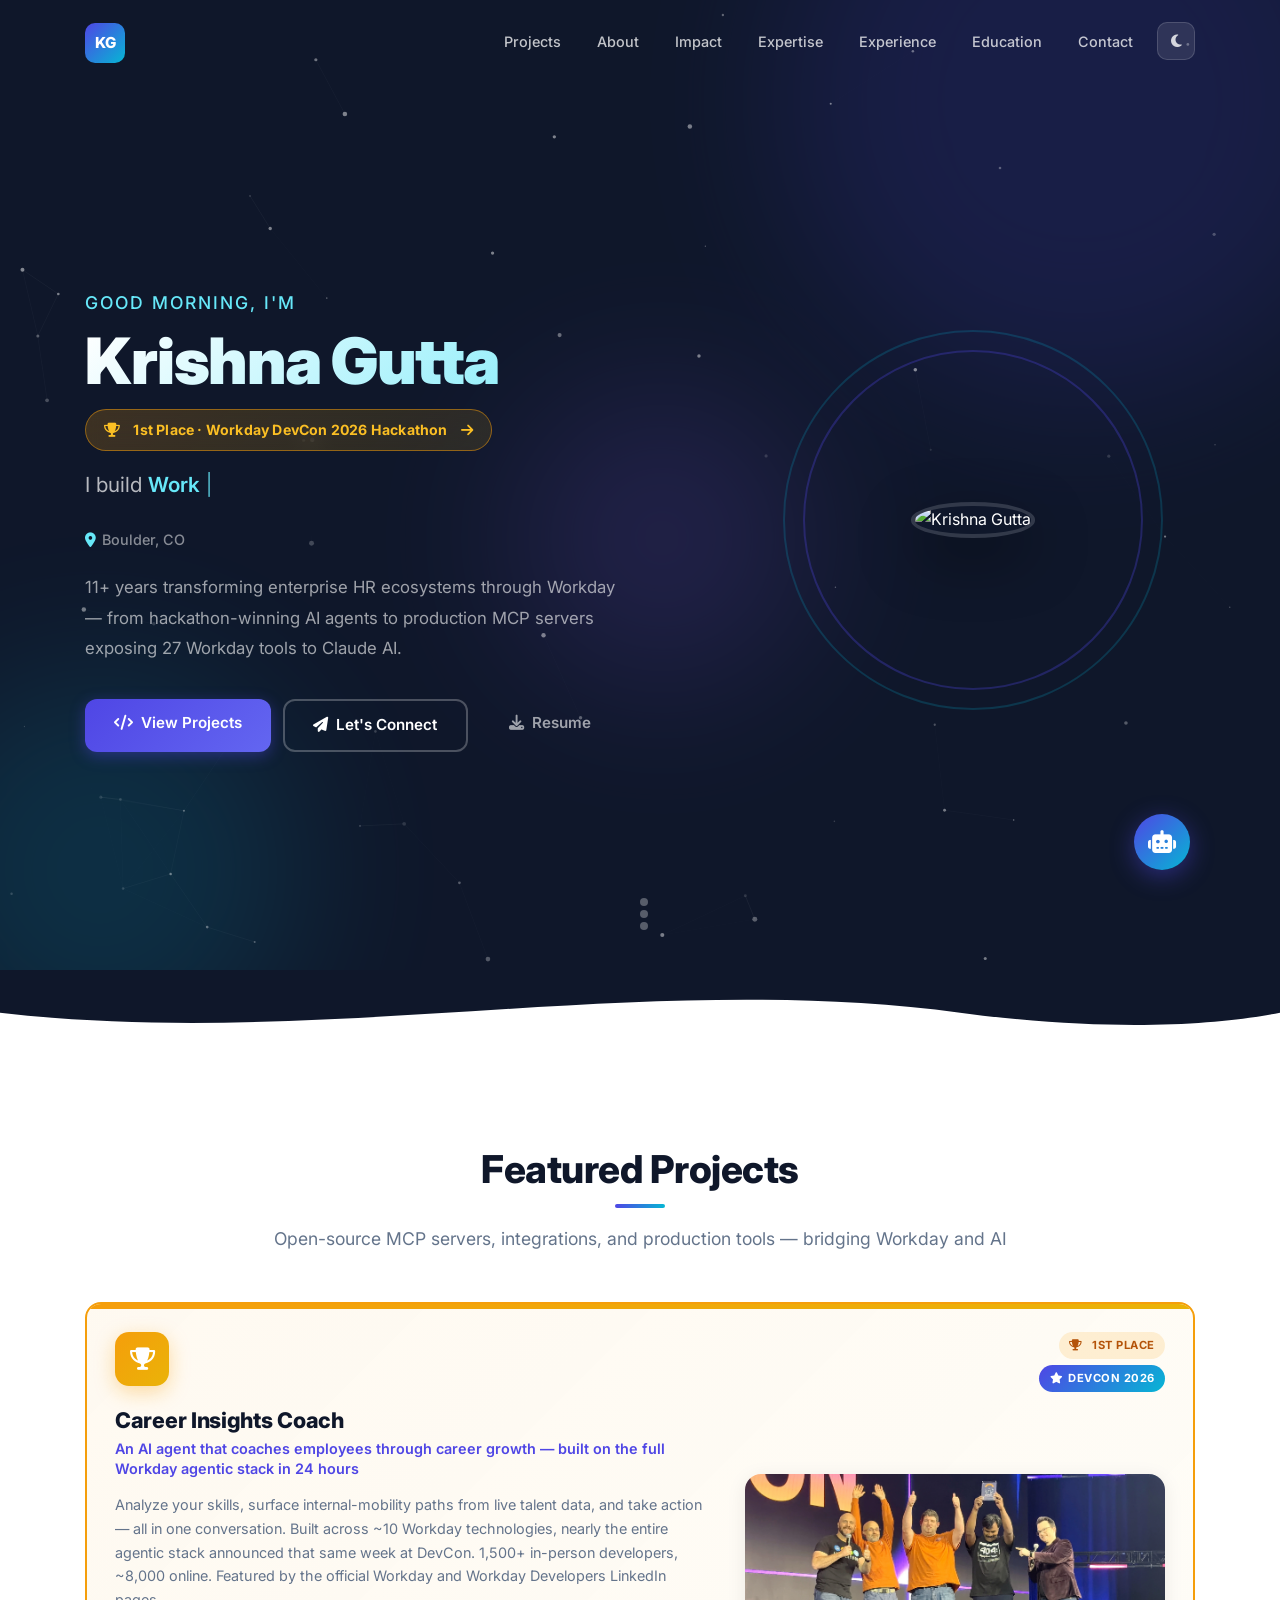
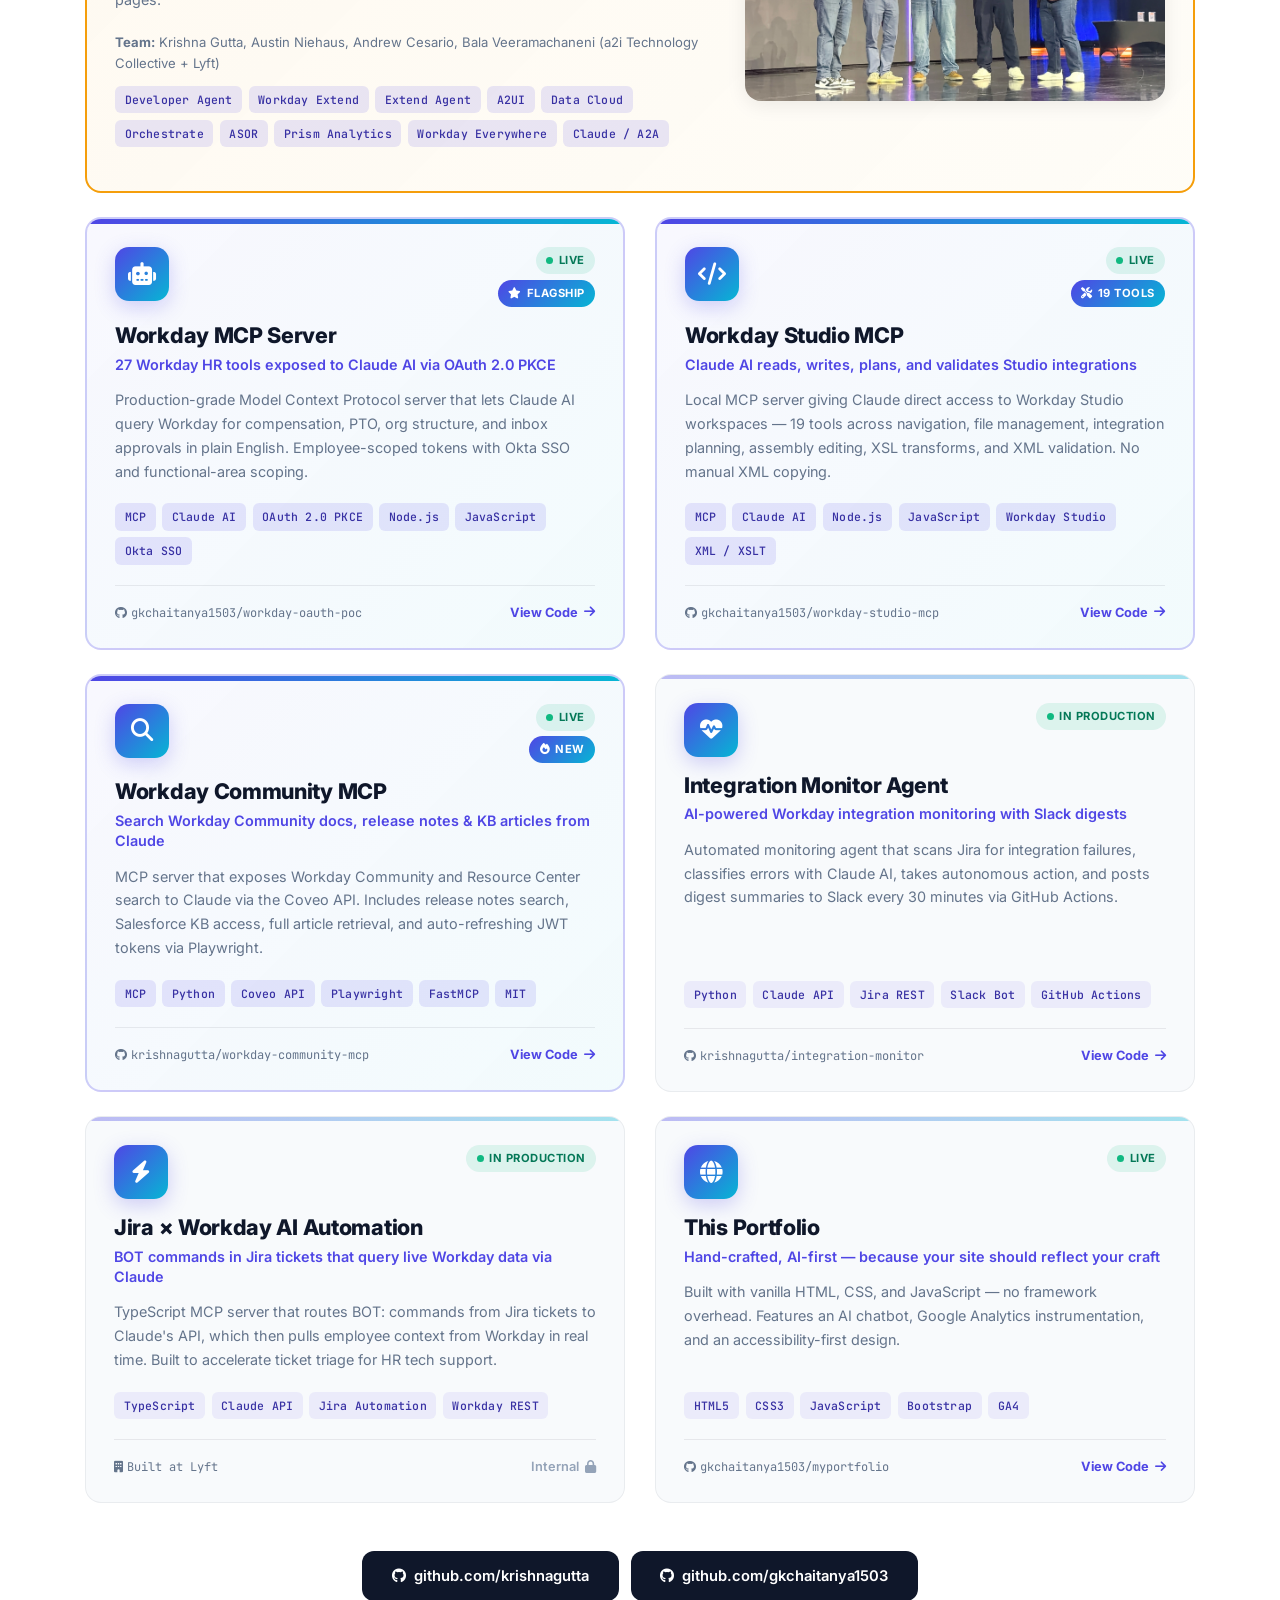
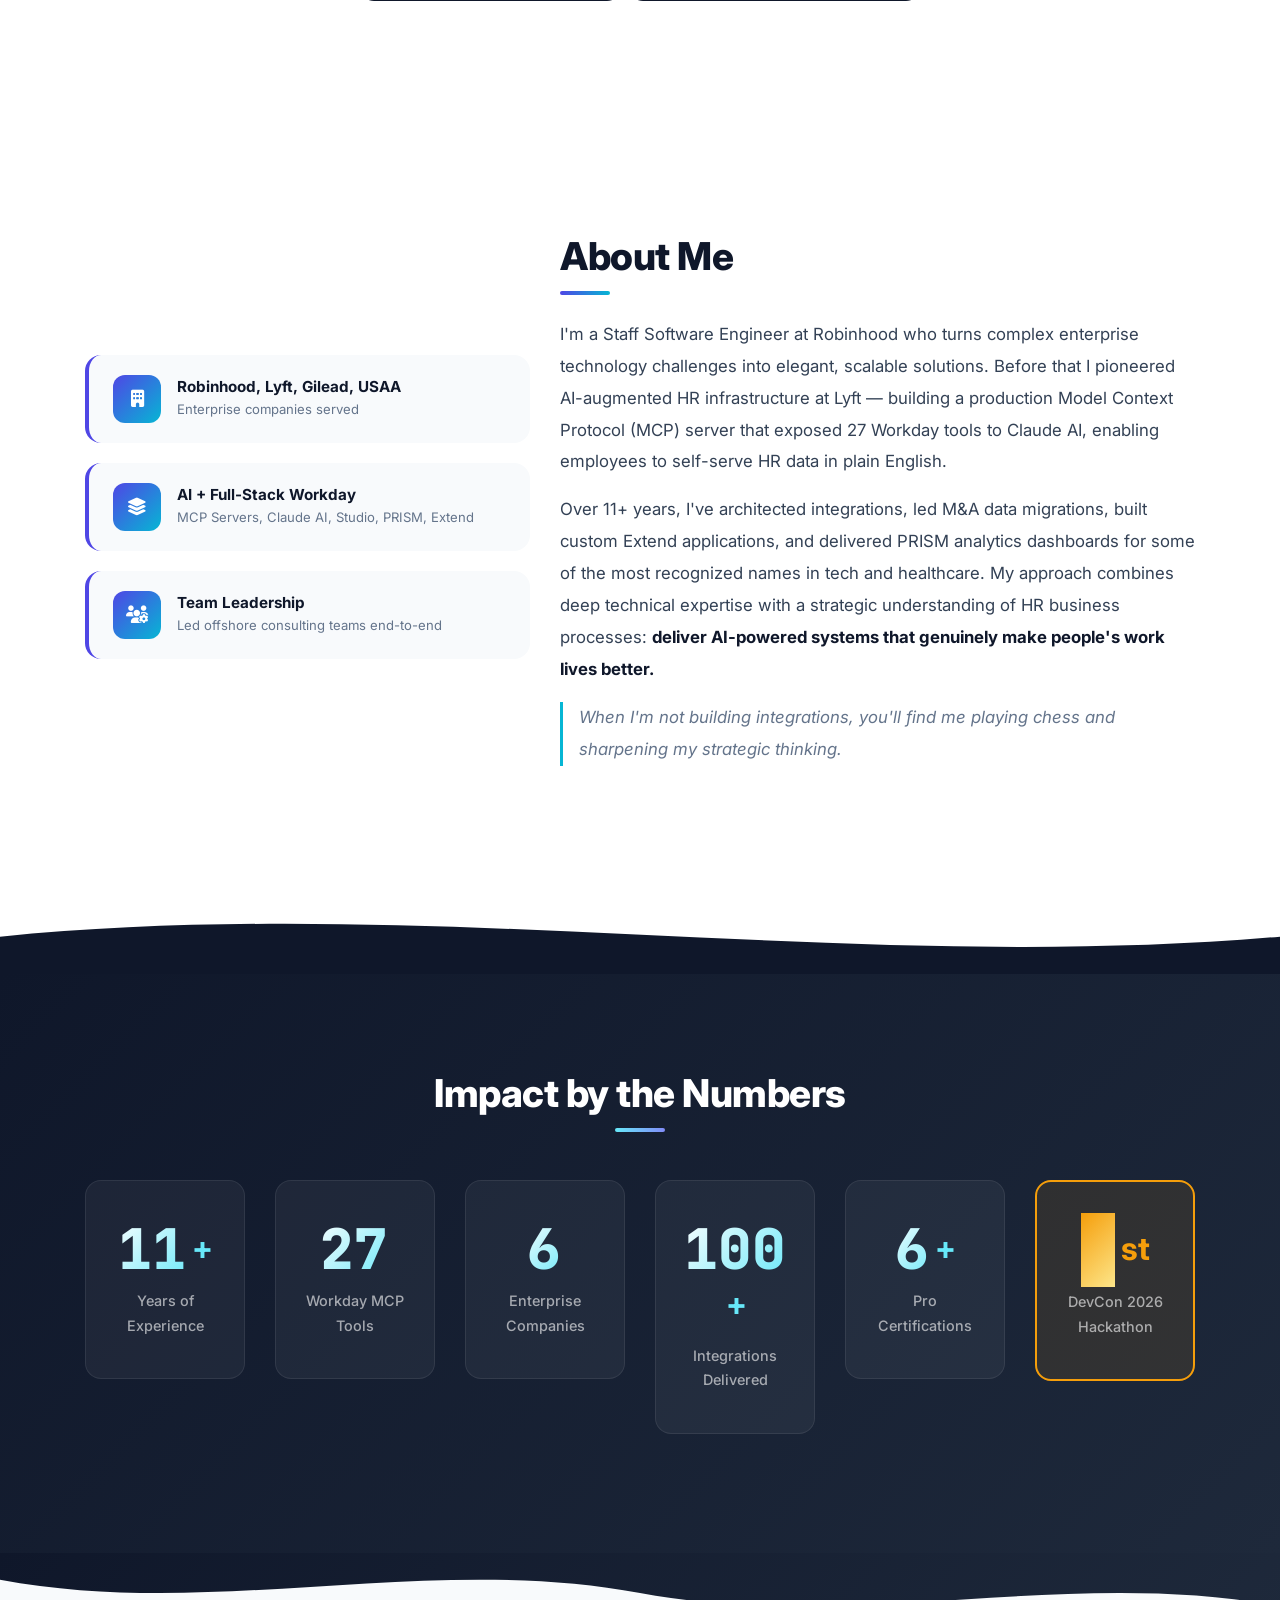
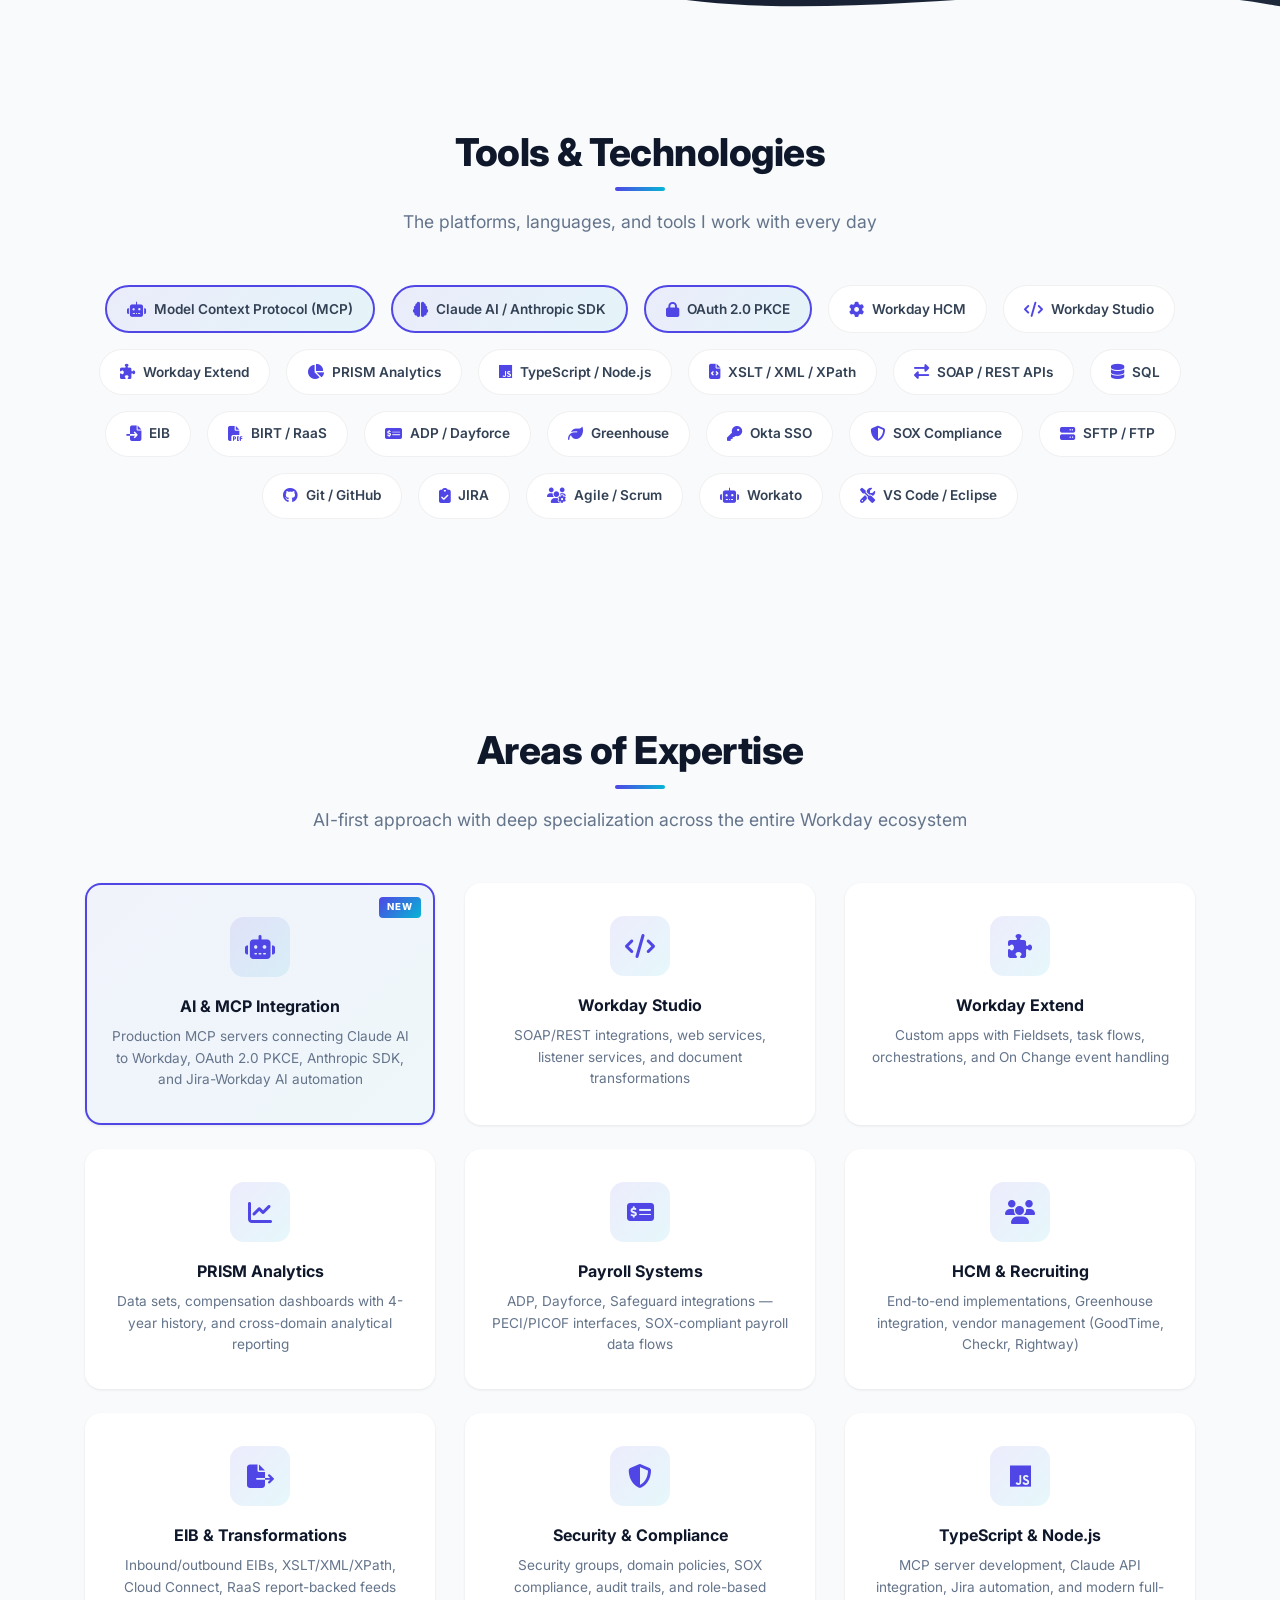
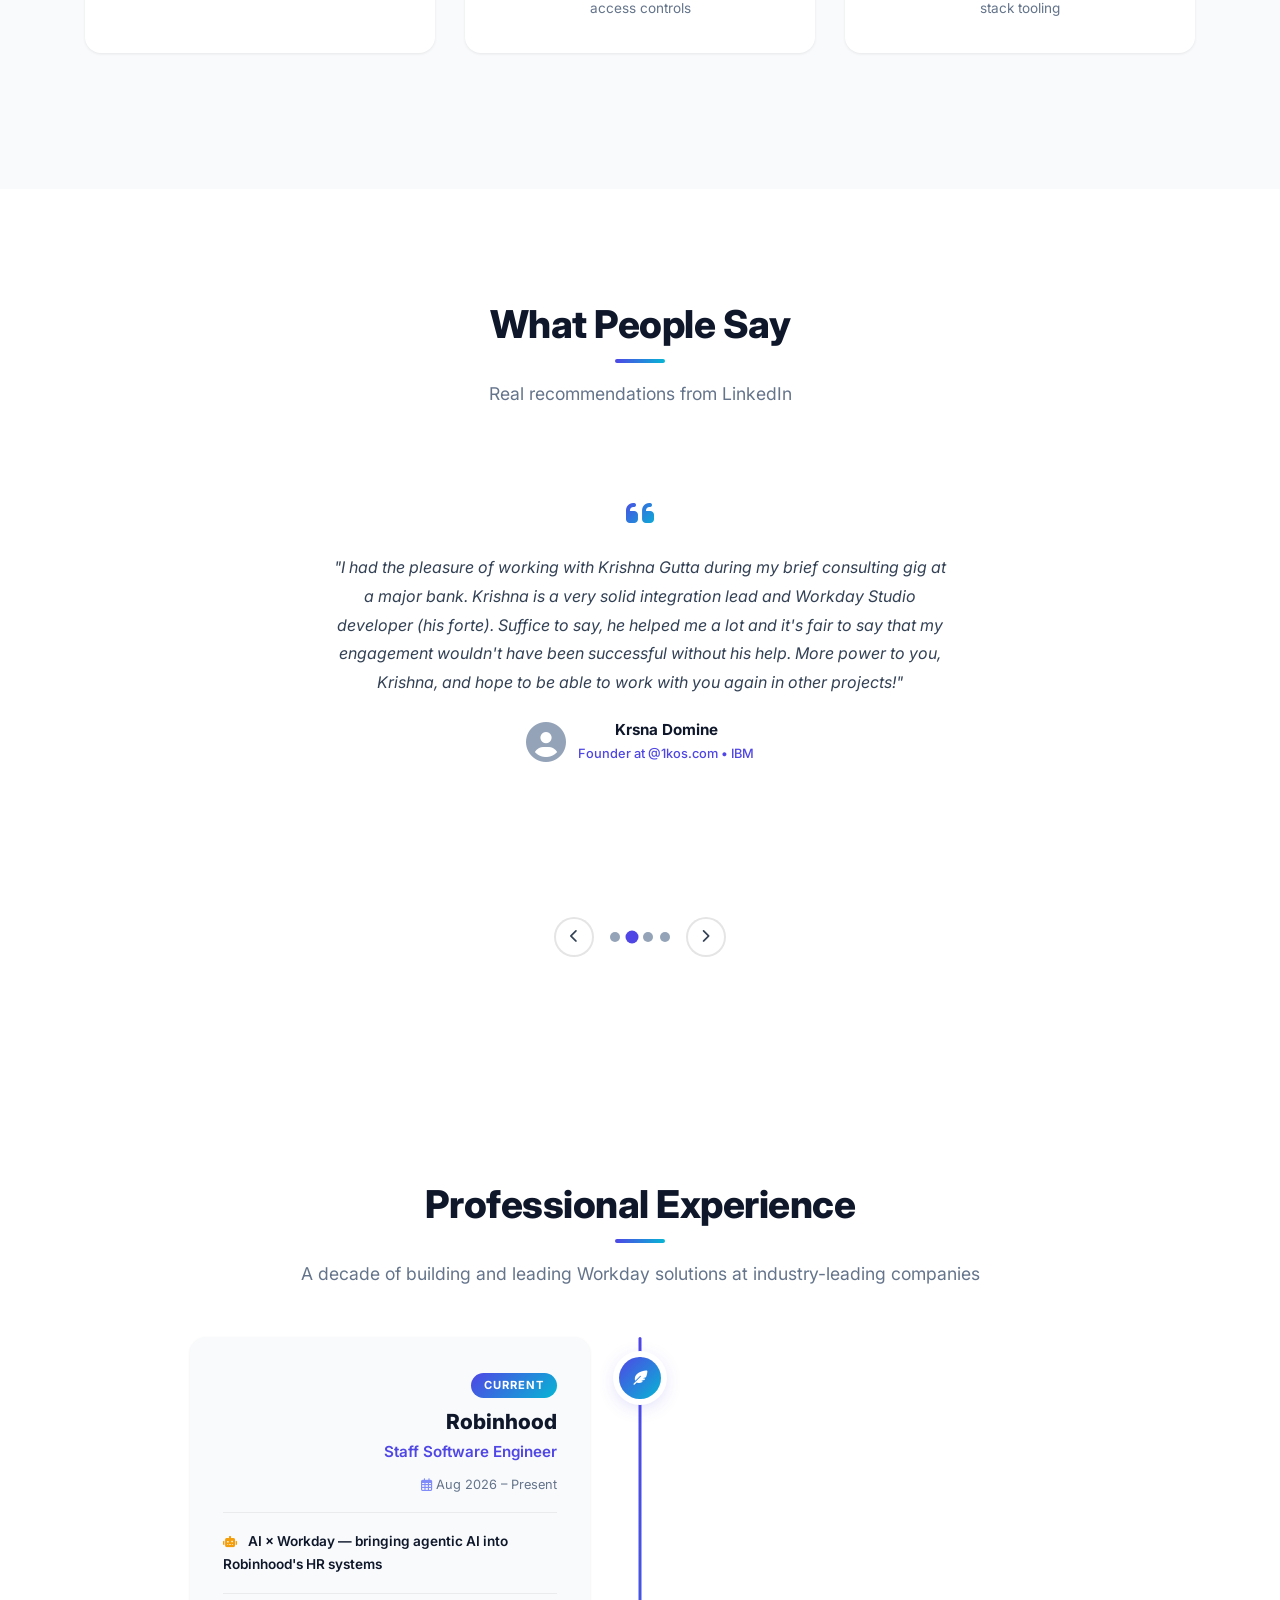
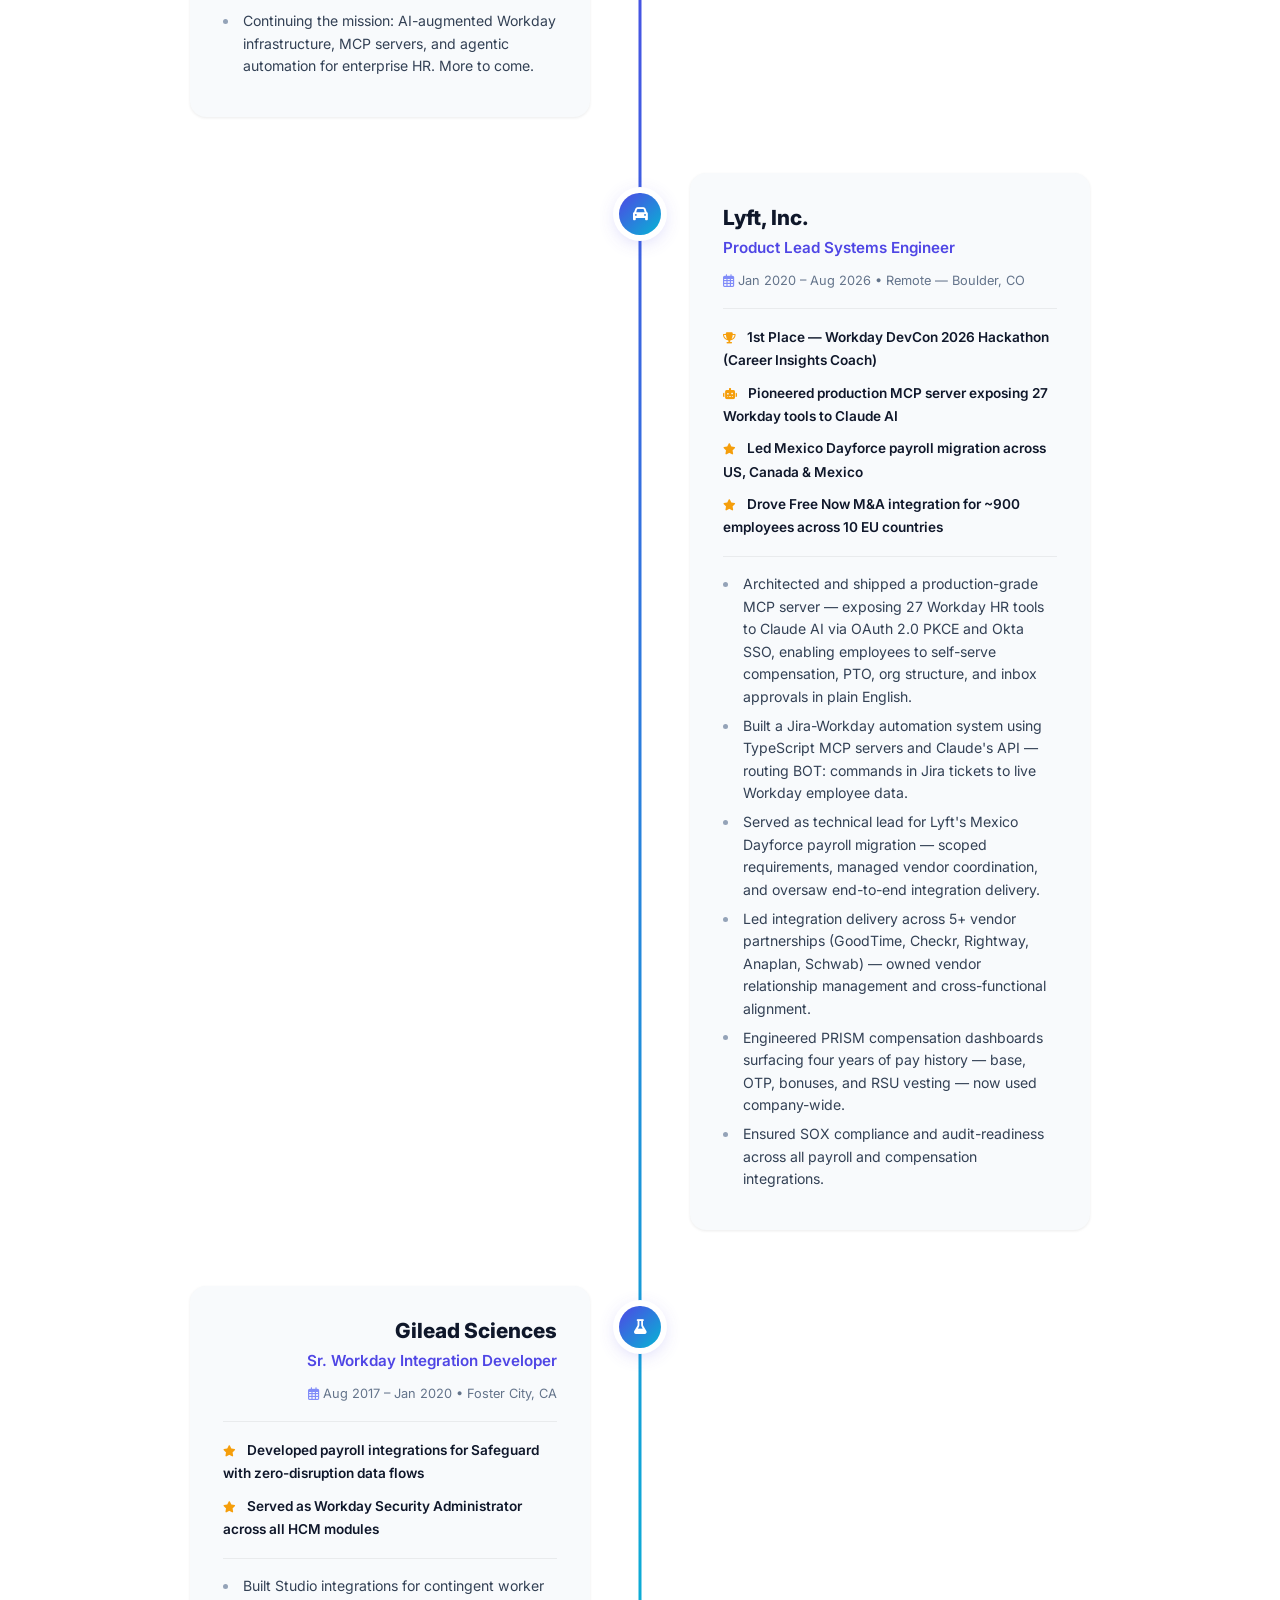
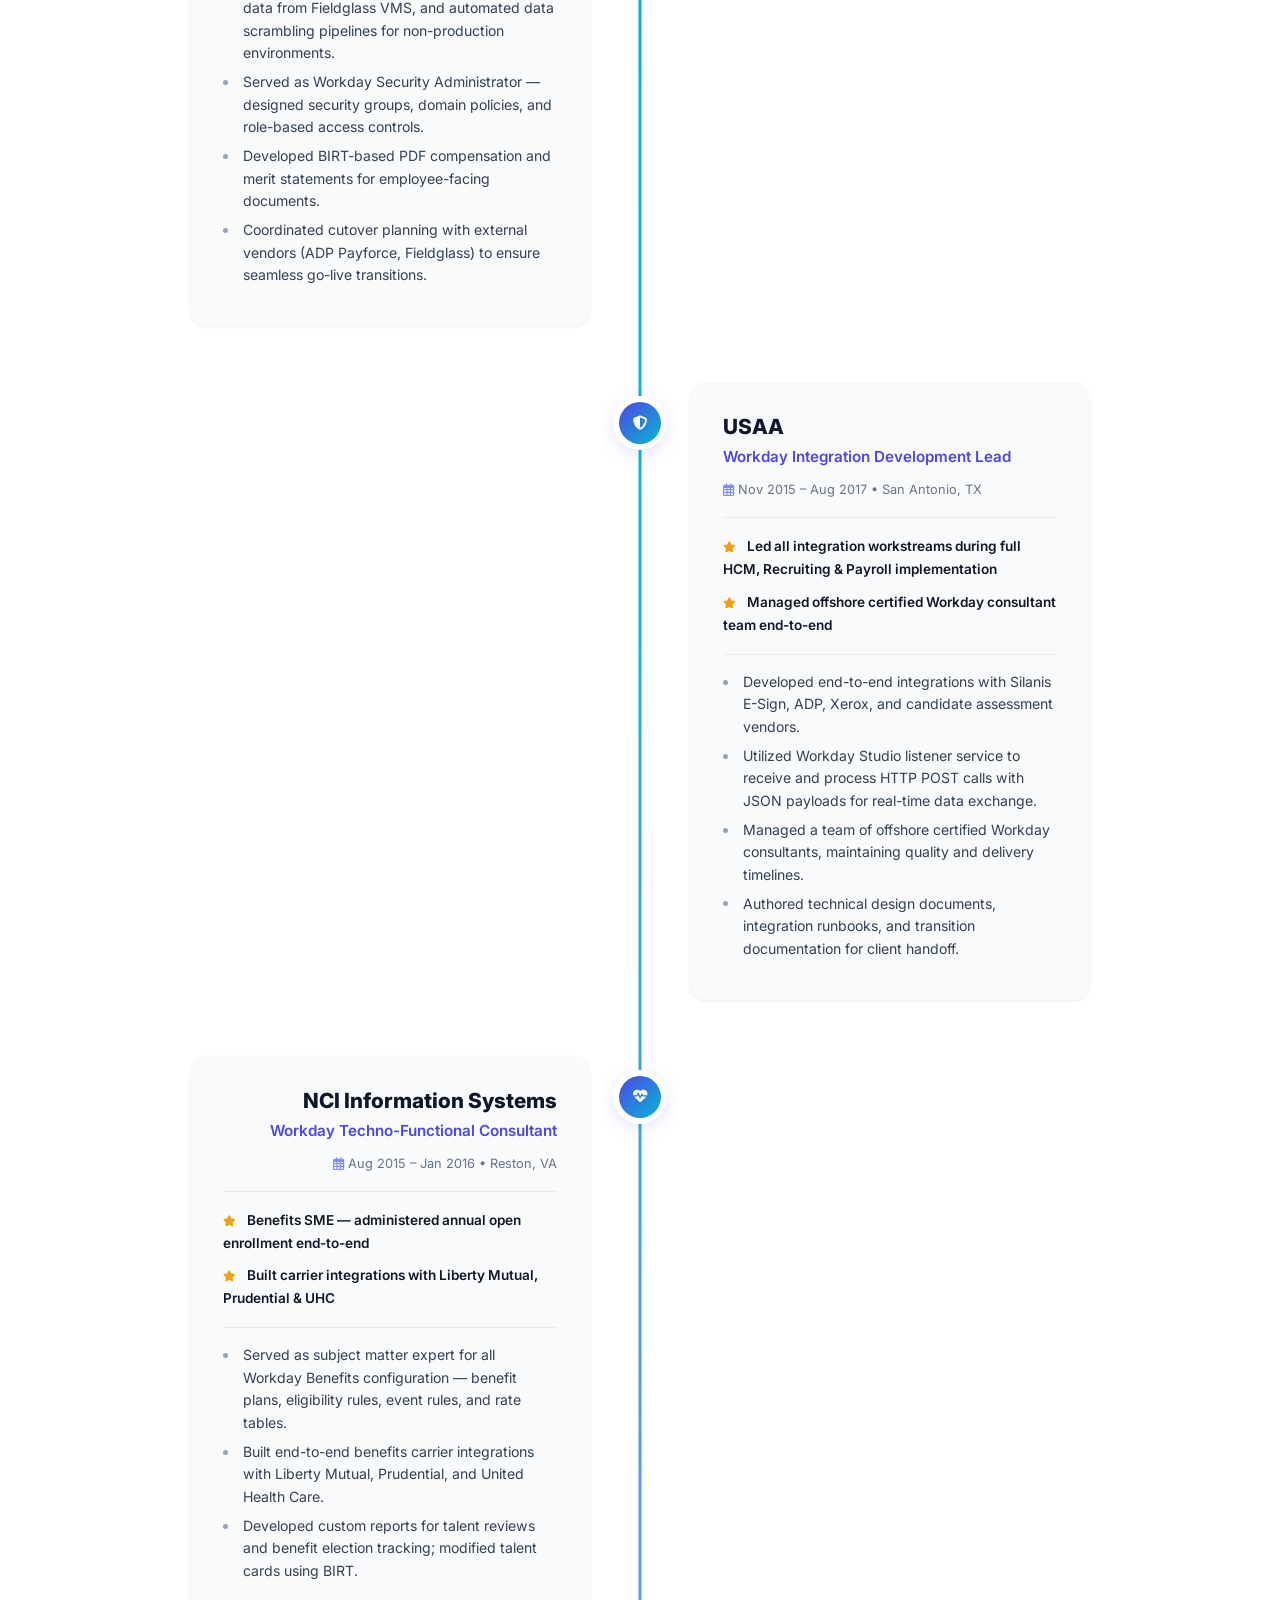
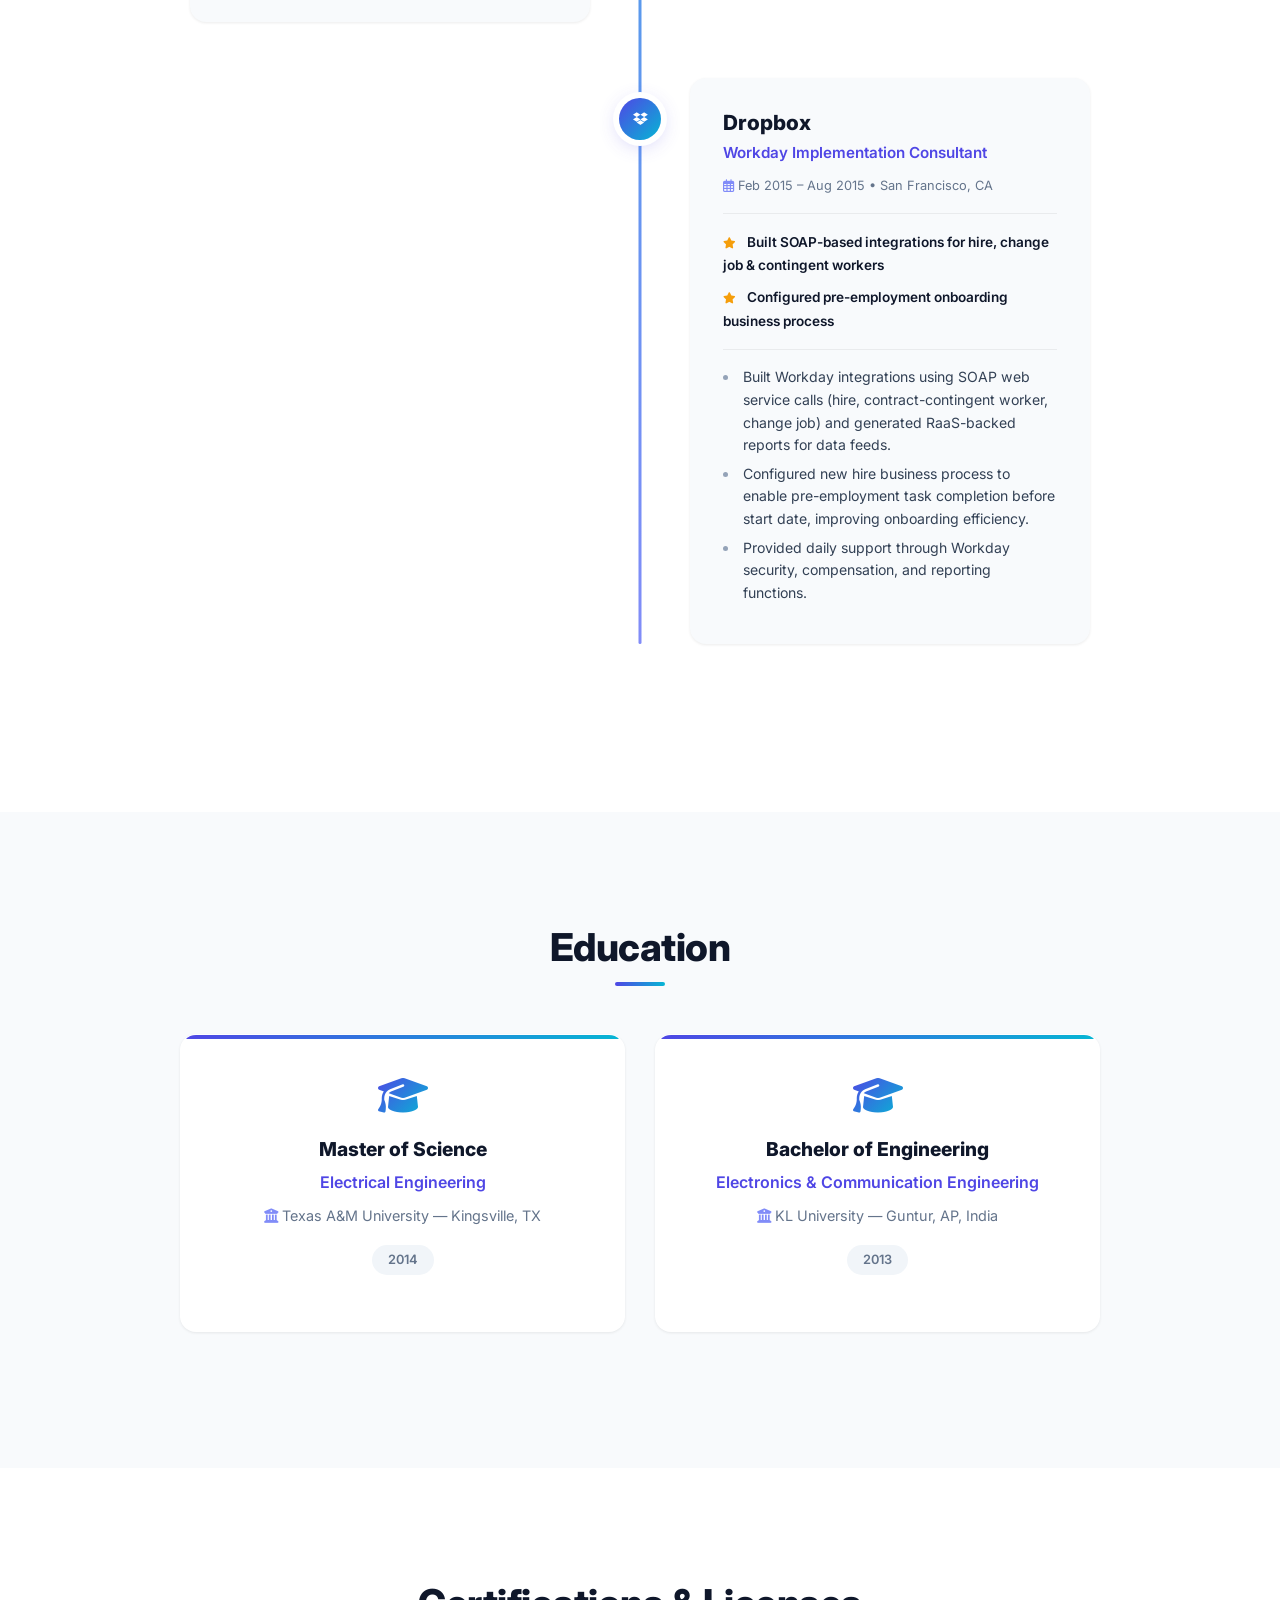
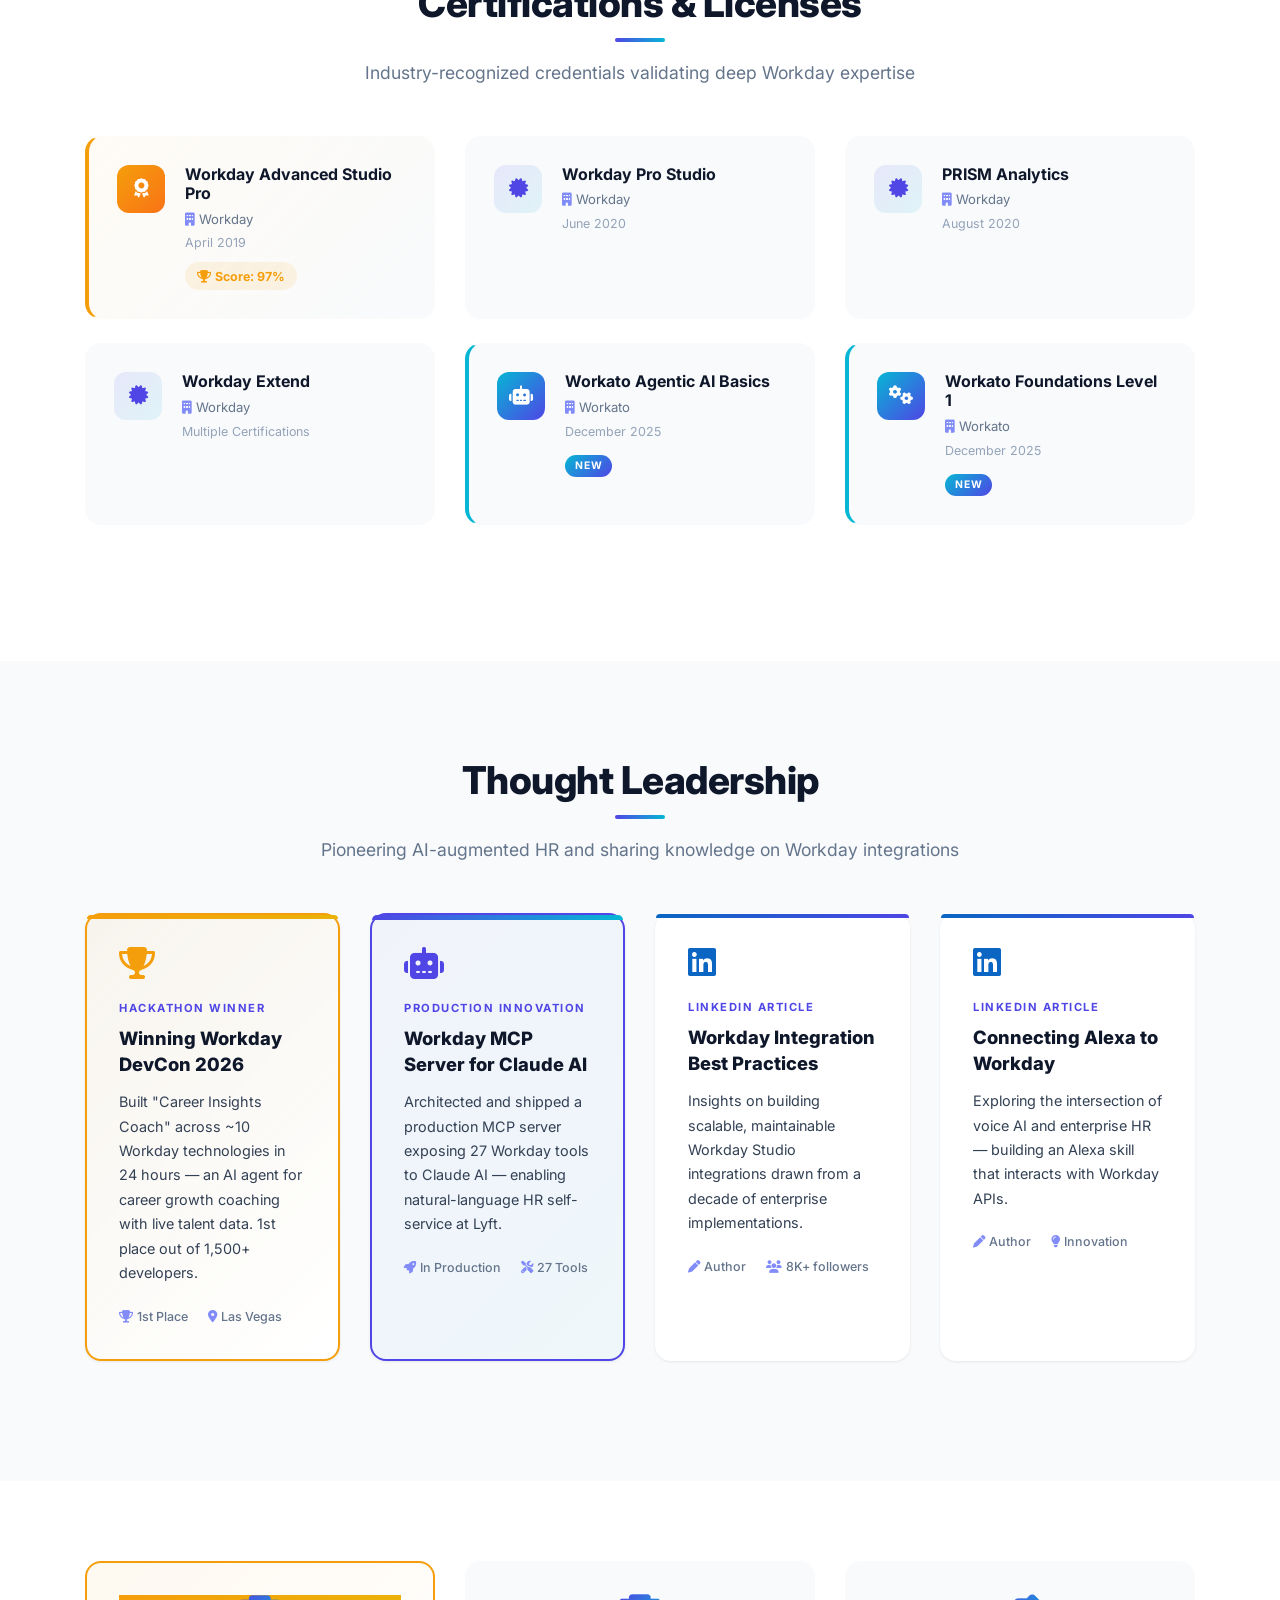
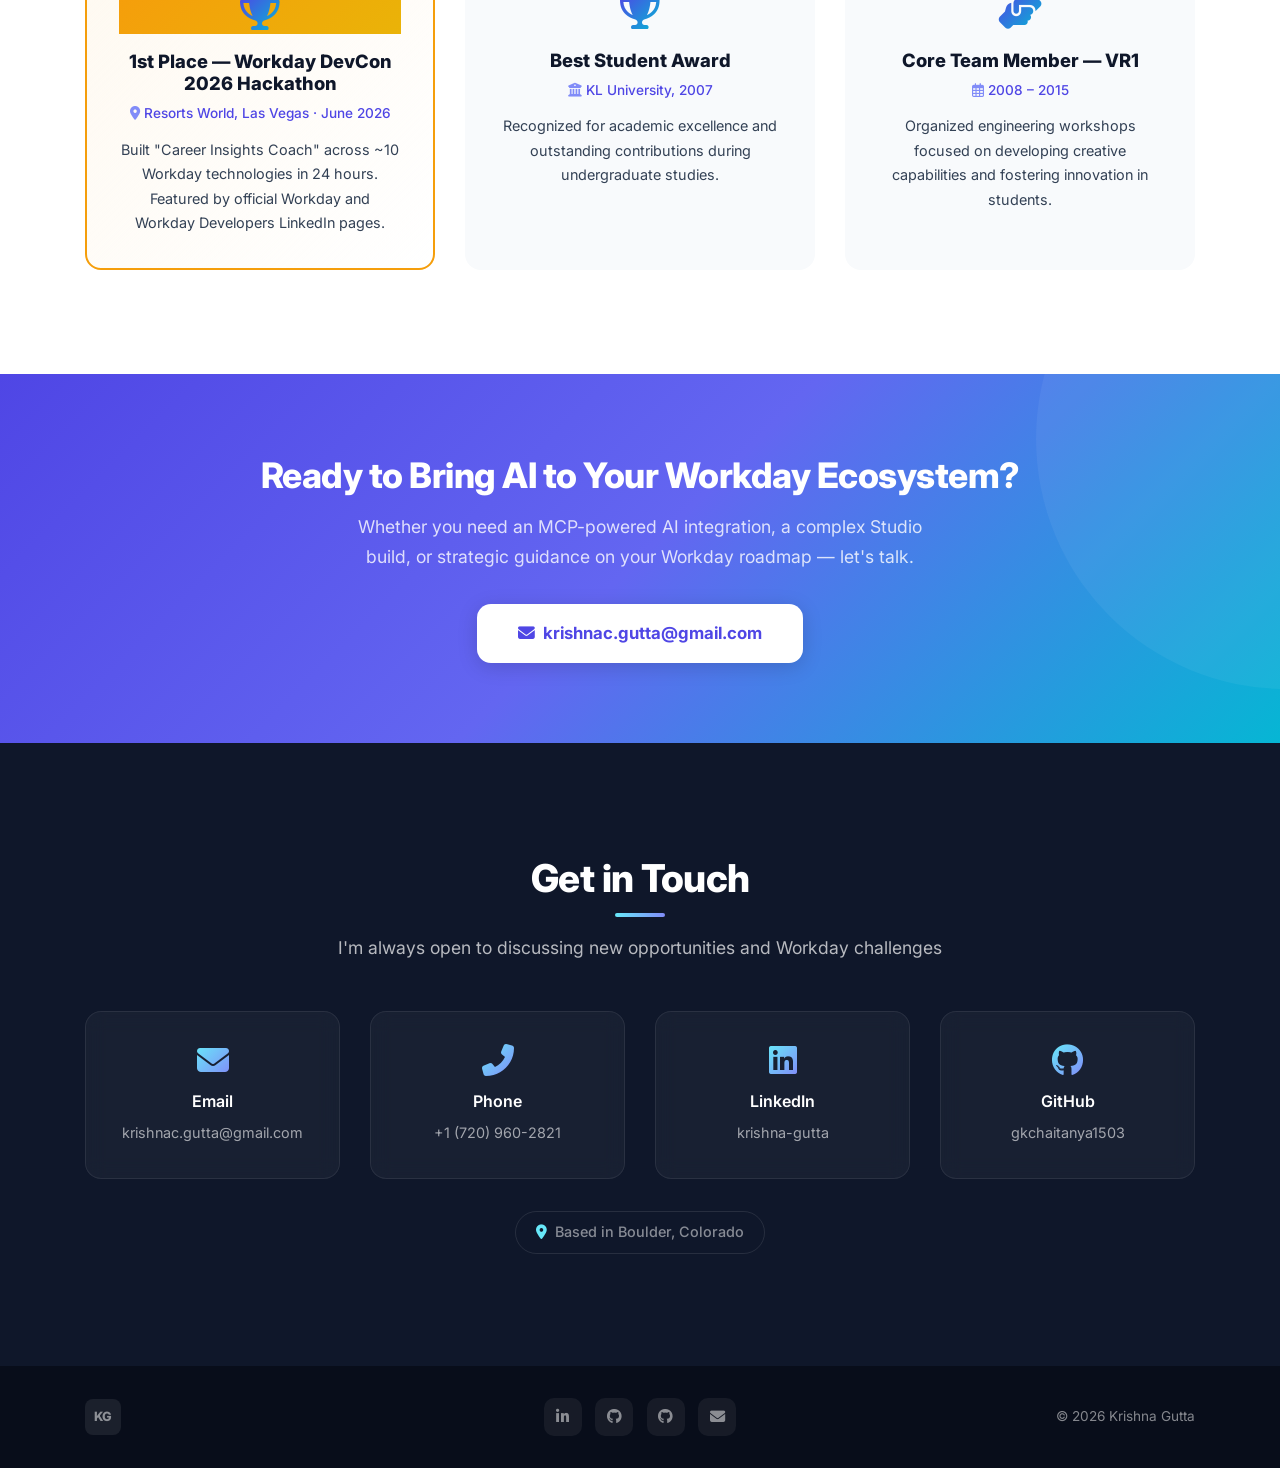
==== commit eedc92d3: "Sharpen Robinhood entry: AI x Workday is the focus https://claude.ai/code/session_01YFhyhV1qxBwLvfh5" ====
--- a/index.html
+++ b/index.html
@@ -710,8 +710,11 @@
           <h3>Robinhood</h3>
           <span class="timeline-role">Staff Software Engineer</span>
           <span class="timeline-date"><i class="far fa-calendar-alt mr-1"></i>Aug 2026 &ndash; Present</span>
+          <div class="timeline-achievements">
+            <div class="achievement"><i class="fas fa-robot"></i> AI &times; Workday — bringing agentic AI into Robinhood's HR systems</div>
+          </div>
           <ul class="timeline-details">
-            <li>New chapter — bringing 11+ years of enterprise systems and AI-augmented infrastructure experience to Robinhood. More to come.</li>
+            <li>Continuing the mission: AI-augmented Workday infrastructure, MCP servers, and agentic automation for enterprise HR. More to come.</li>
           </ul>
         </div>
       </div>
